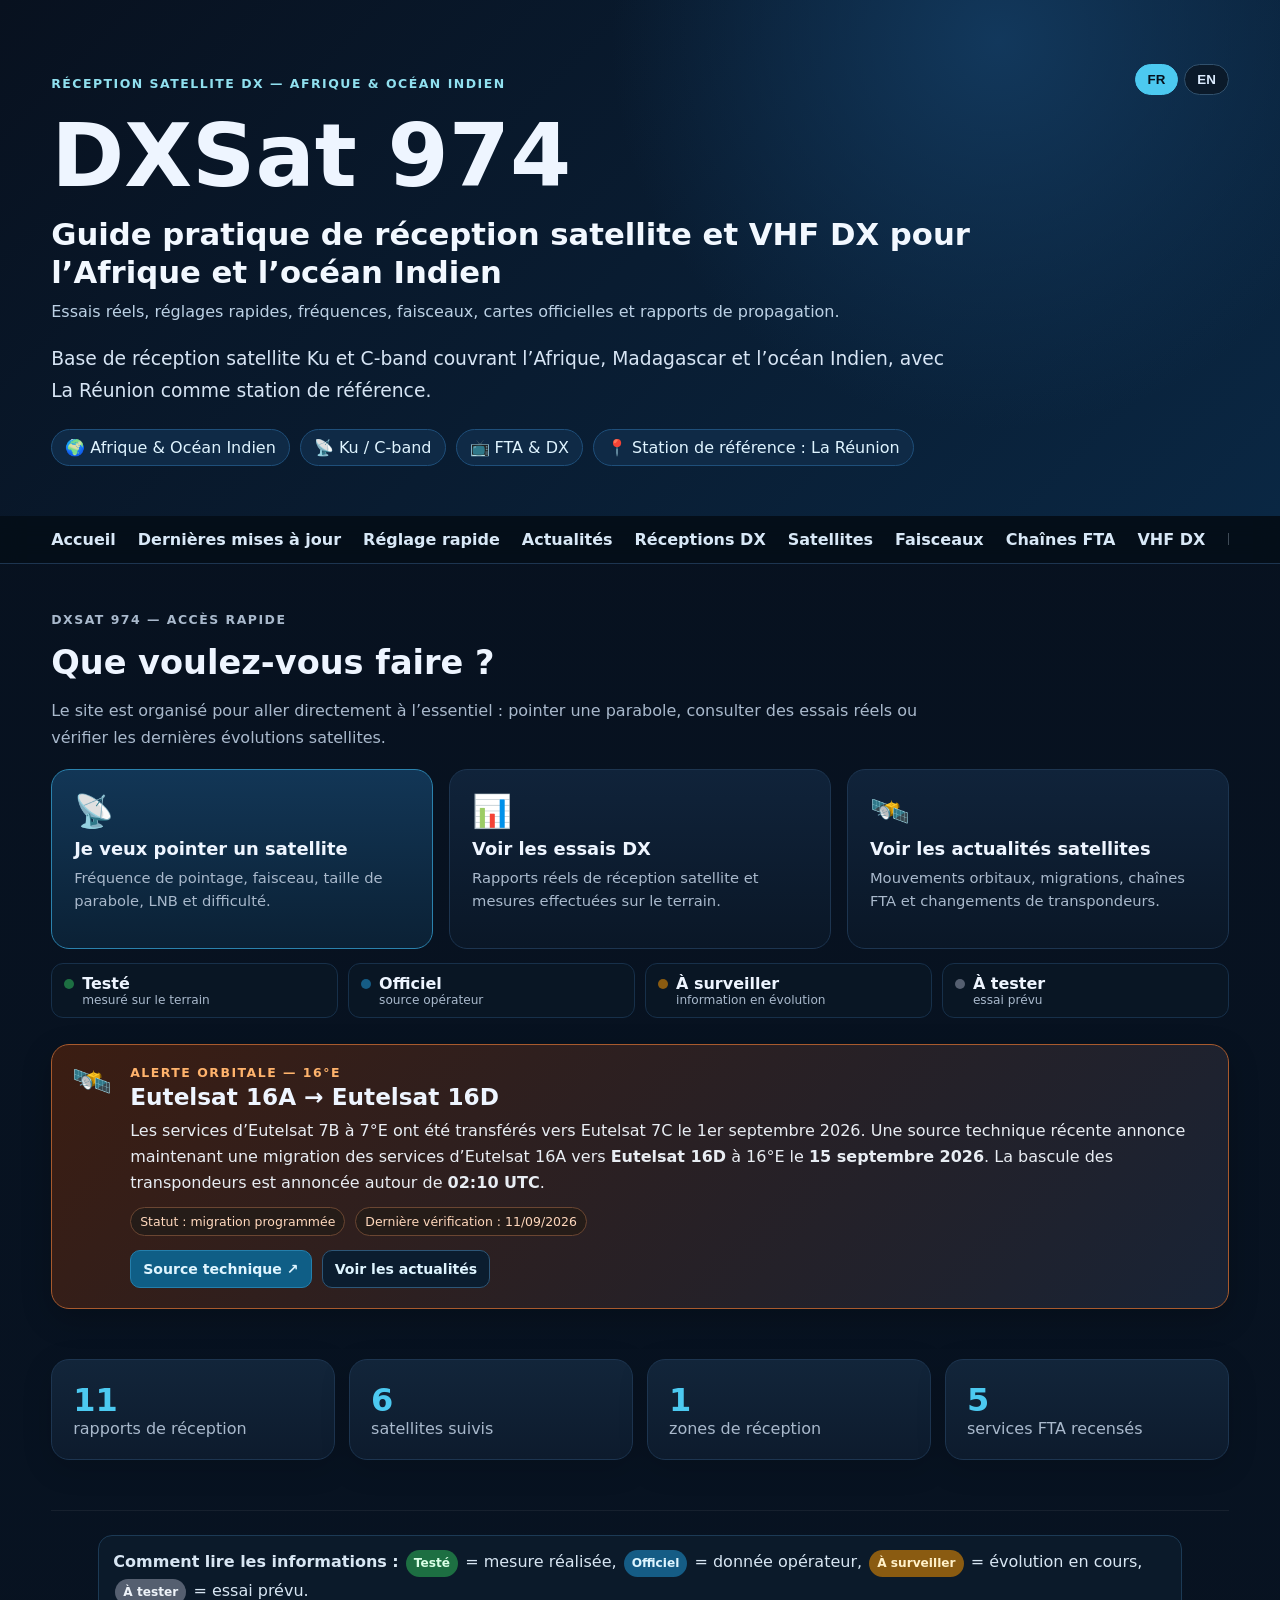
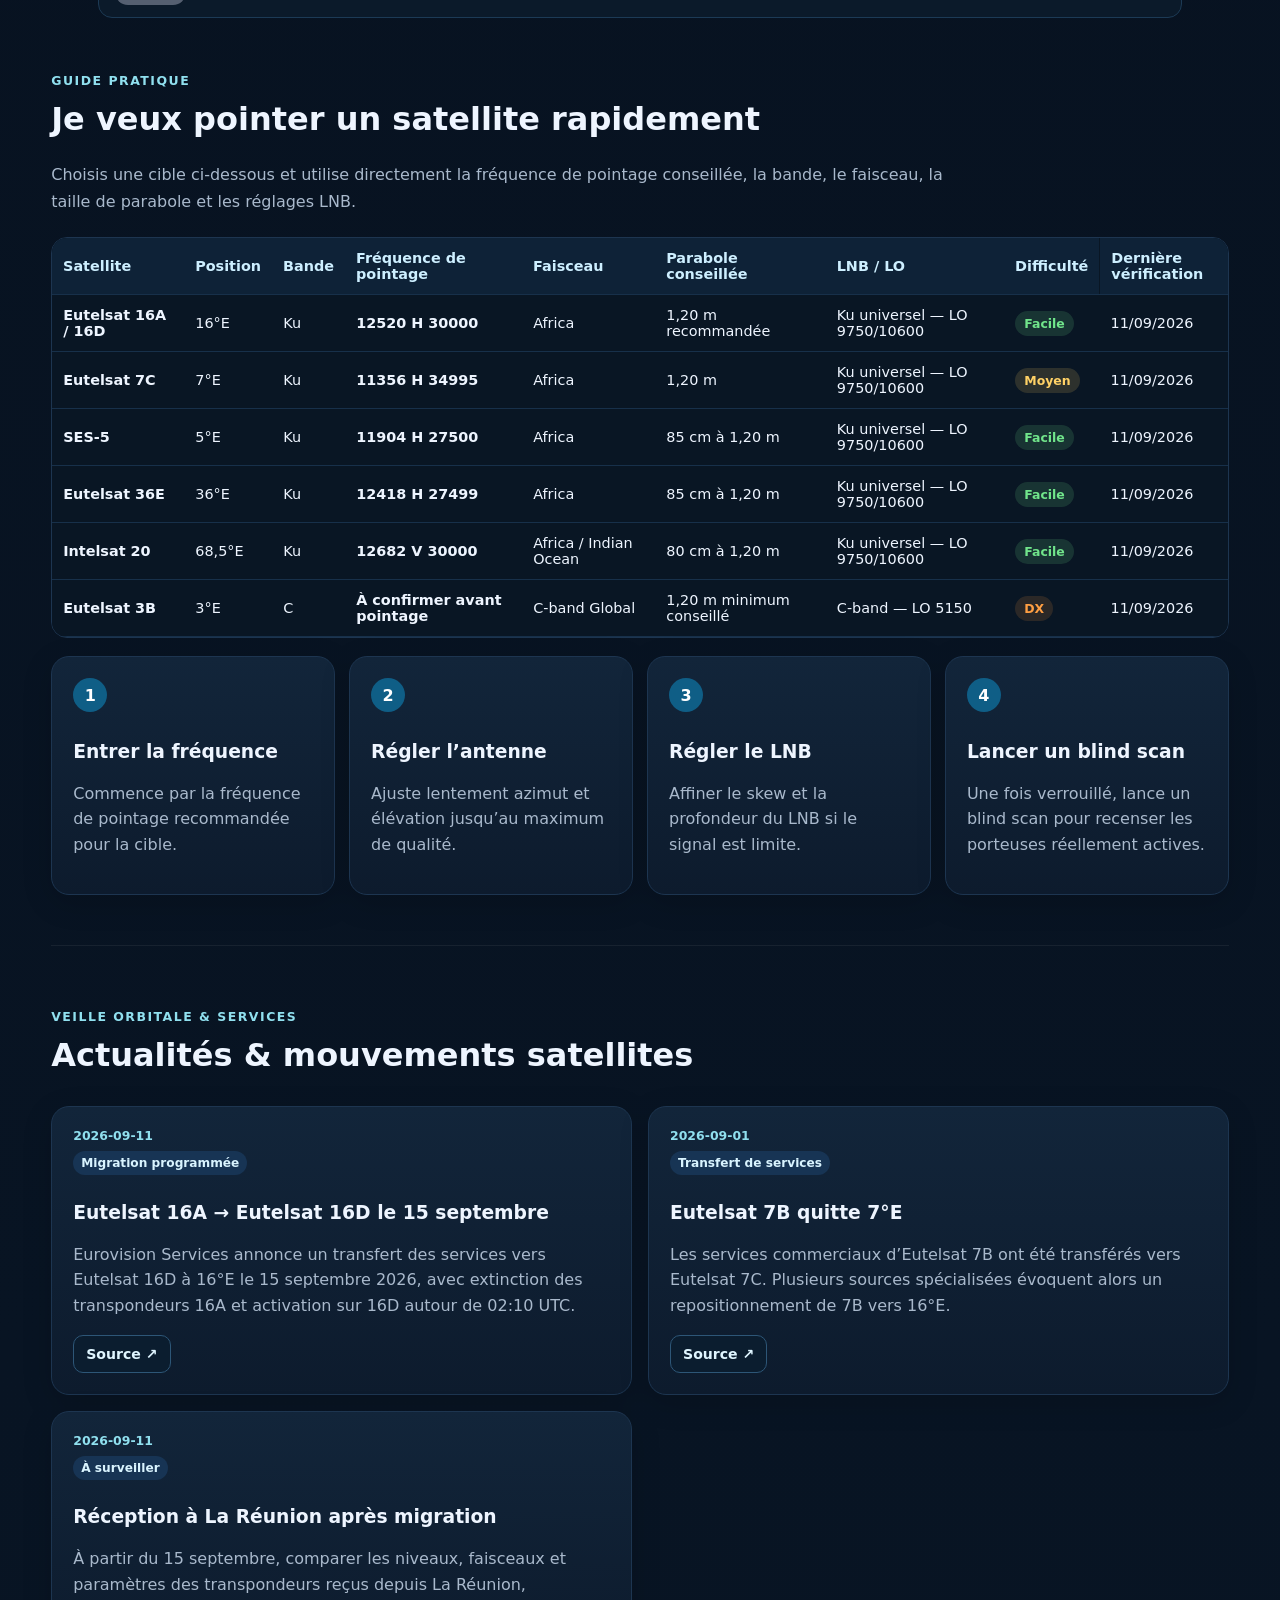
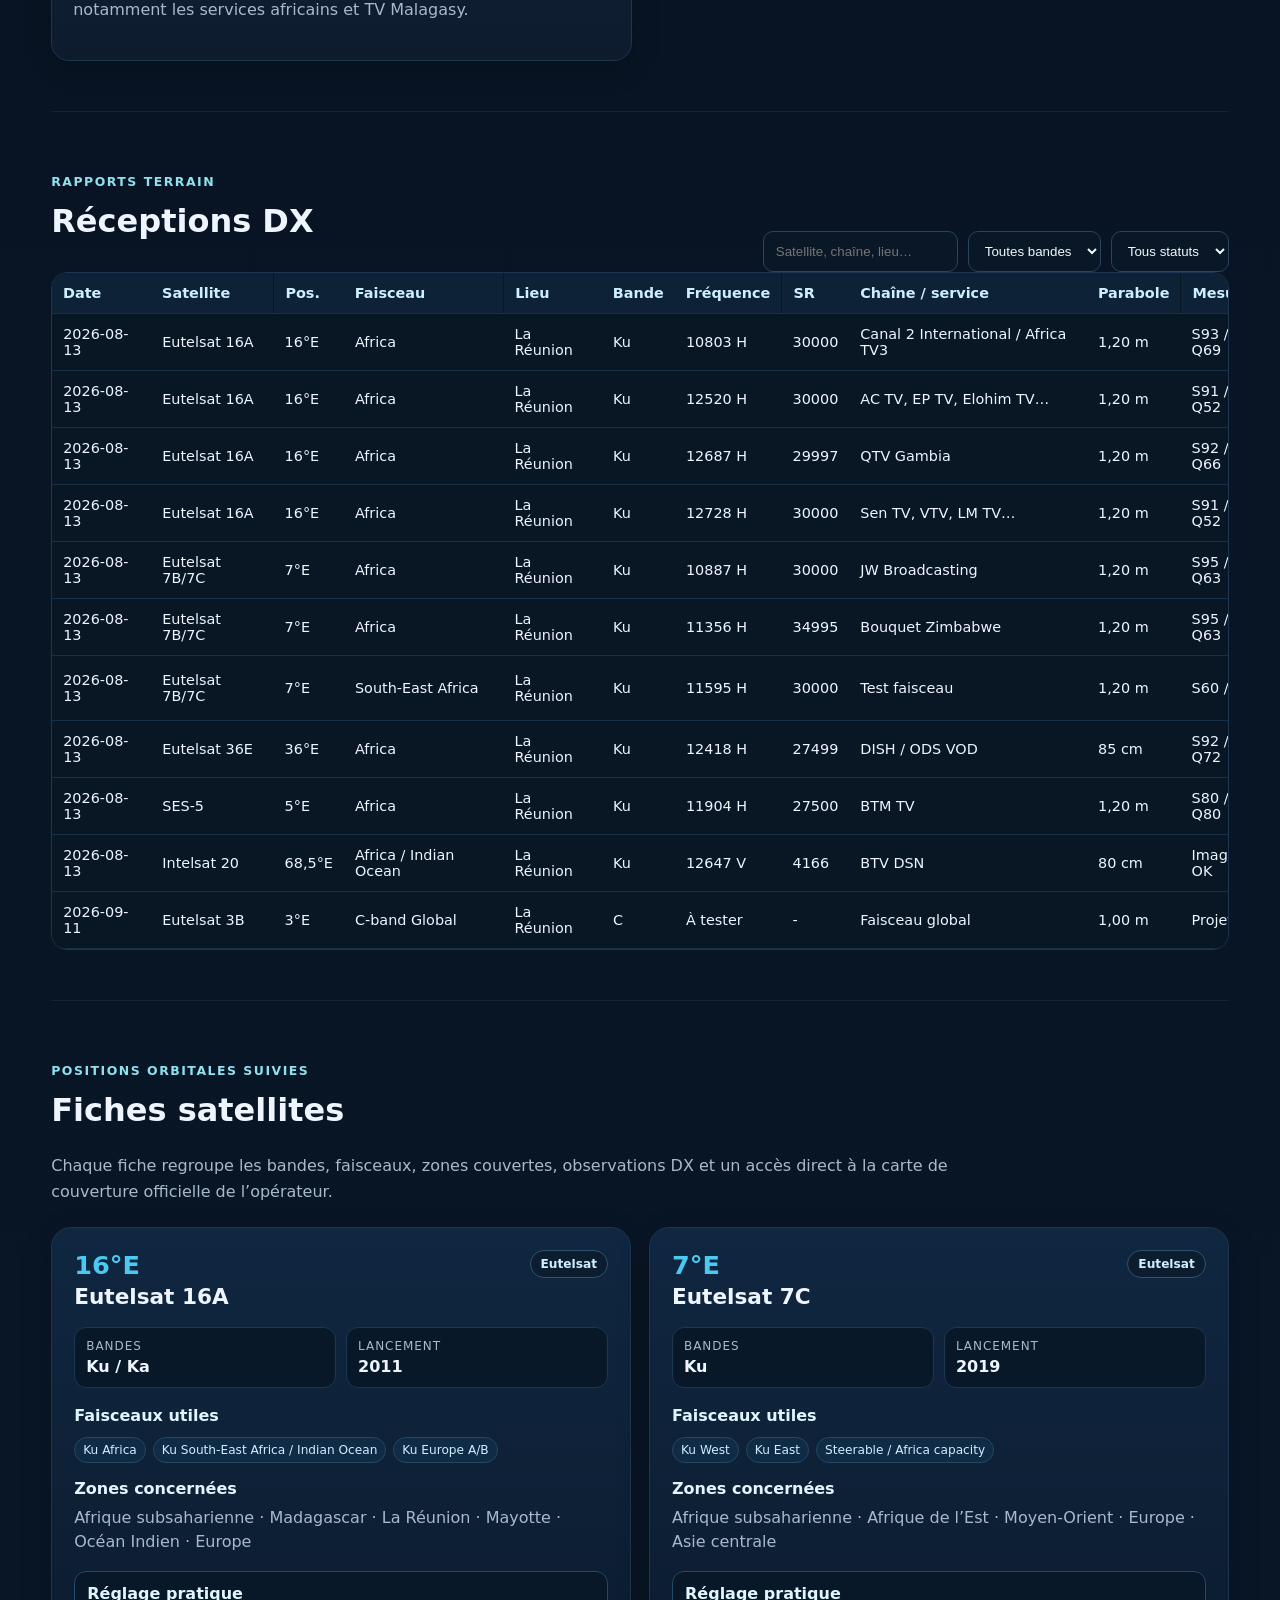
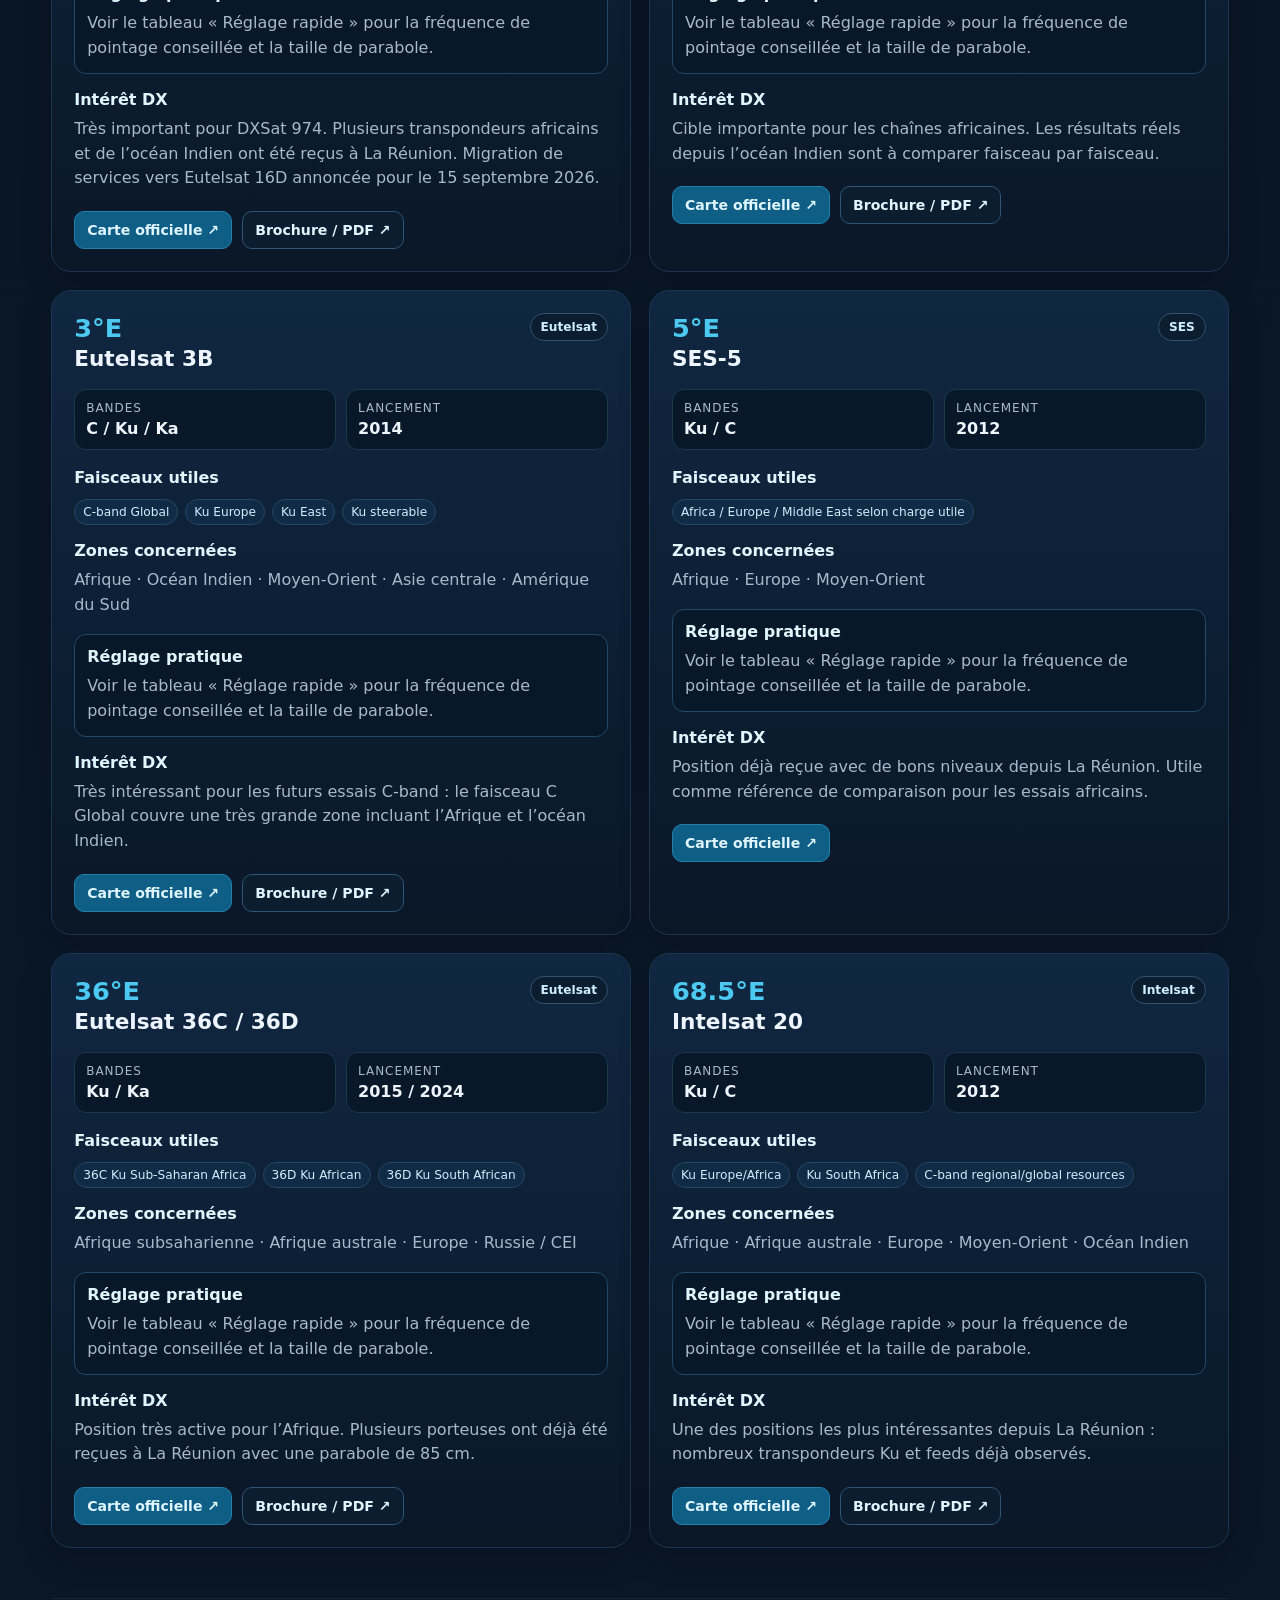
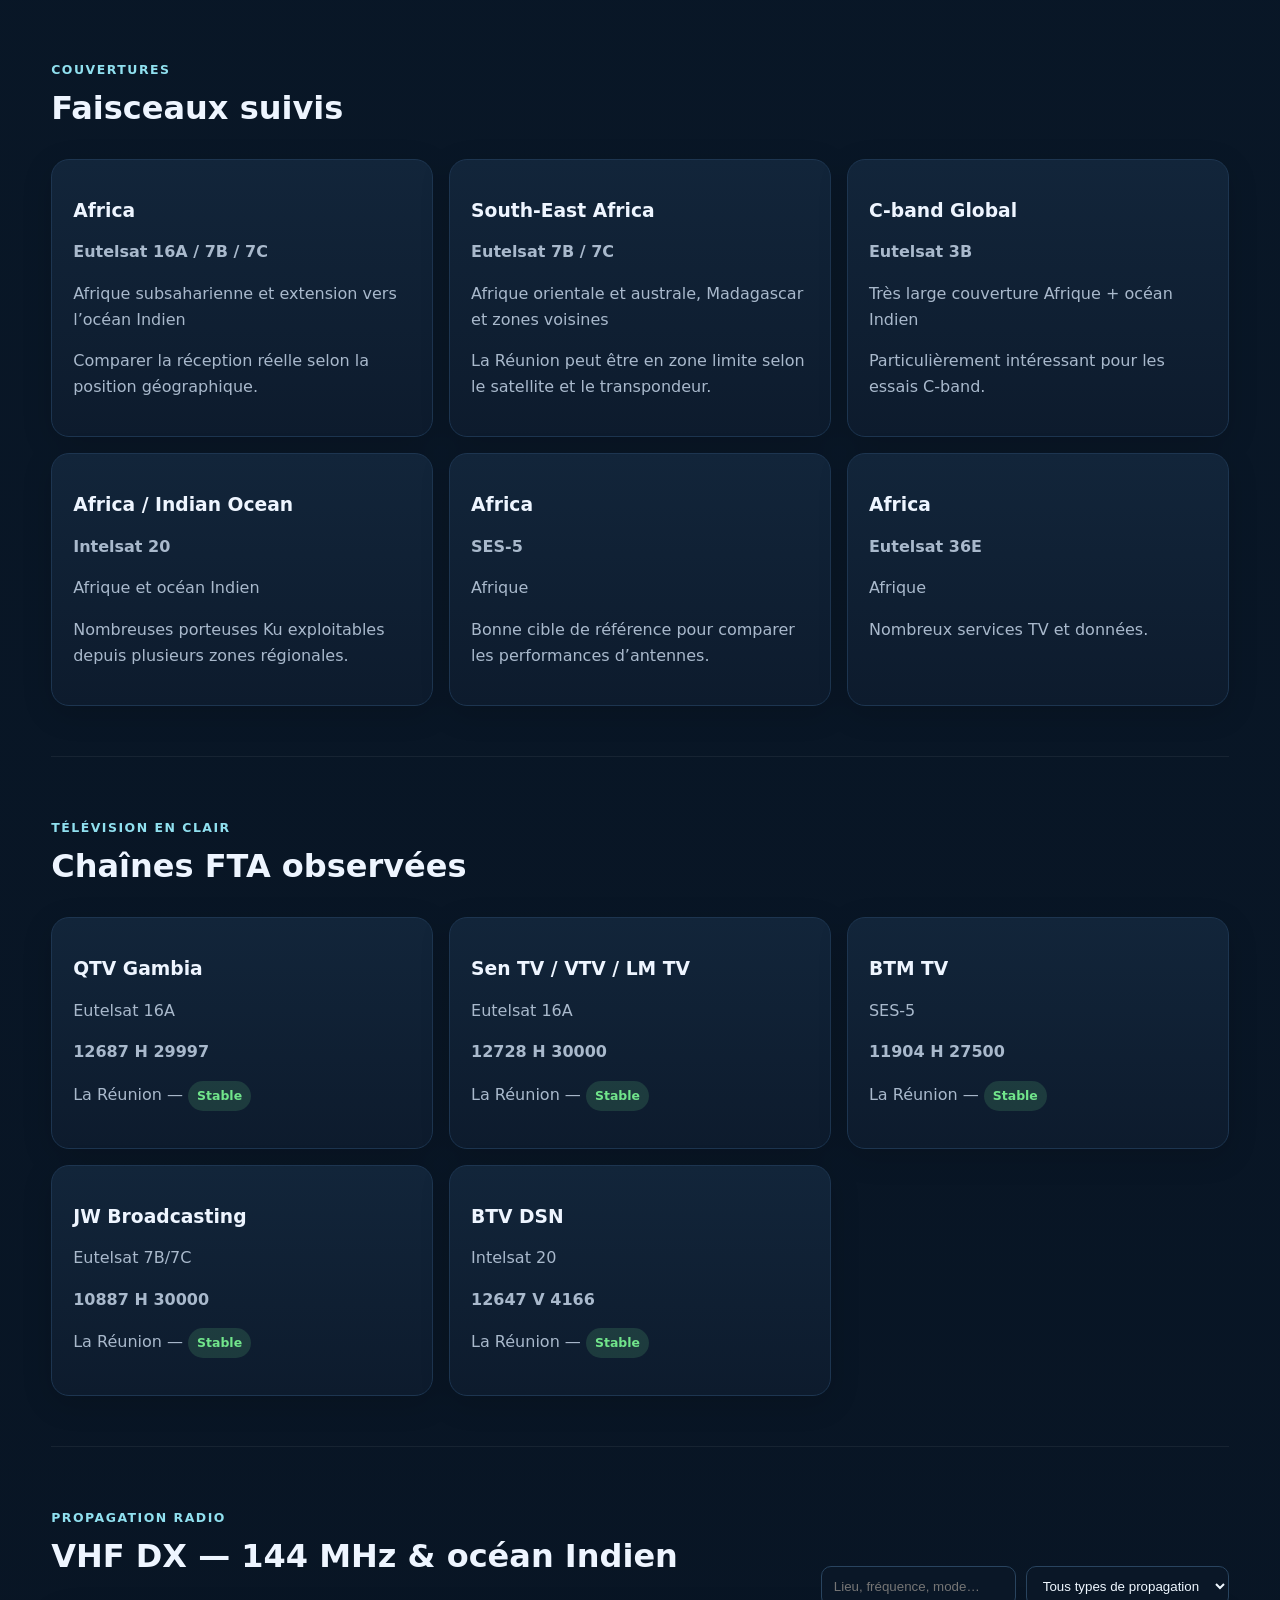
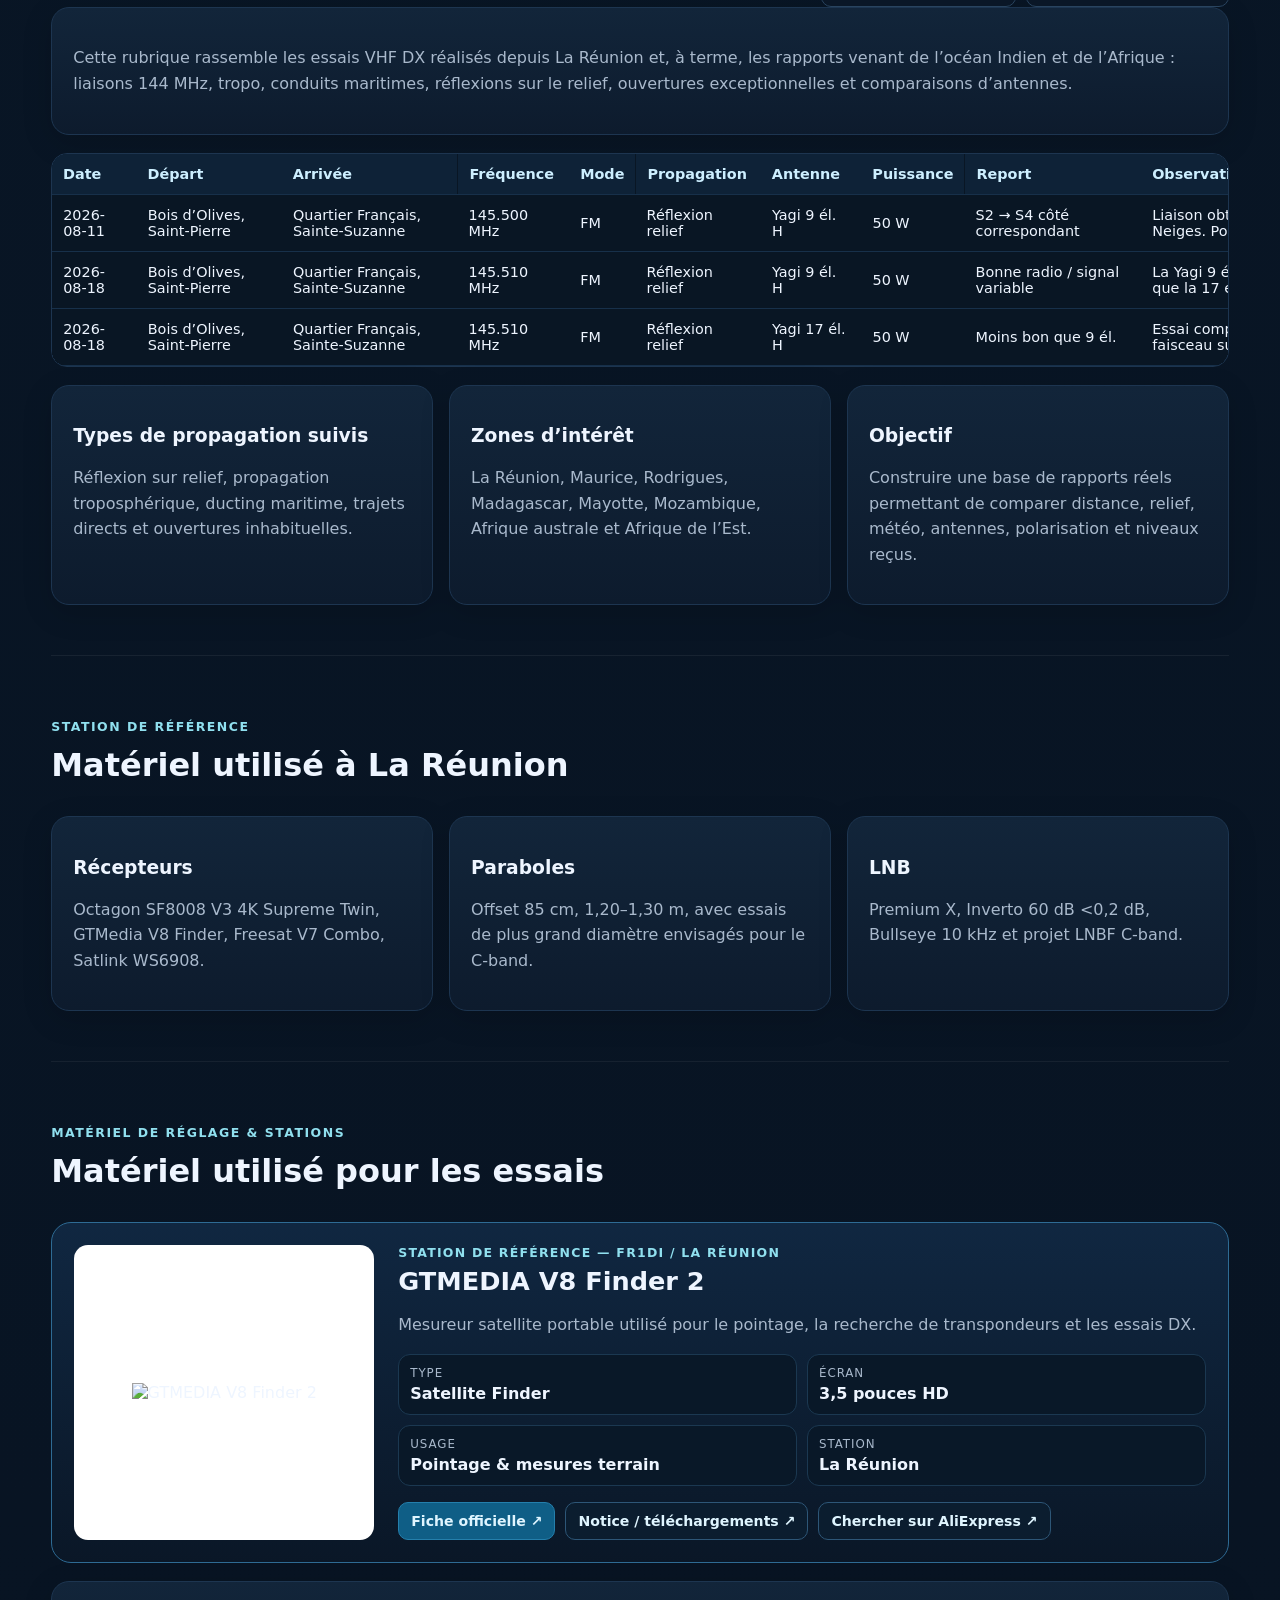
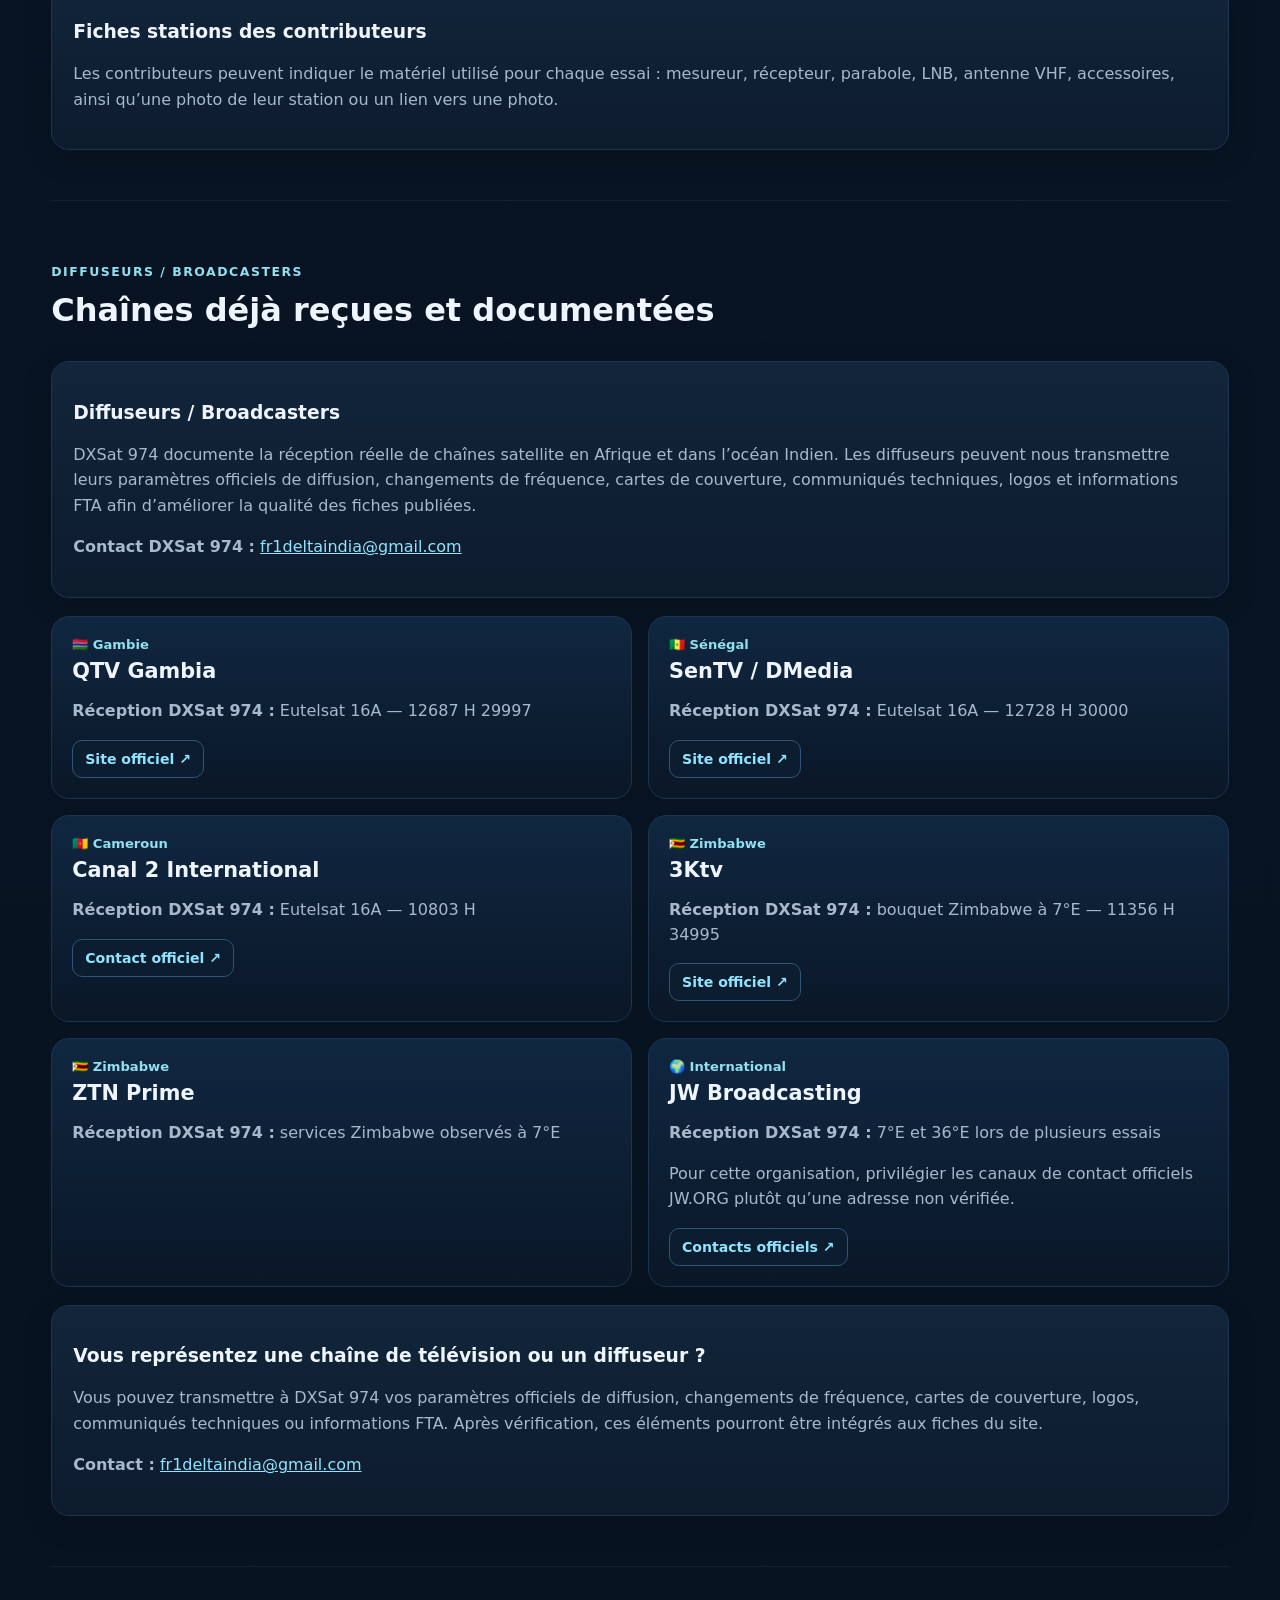
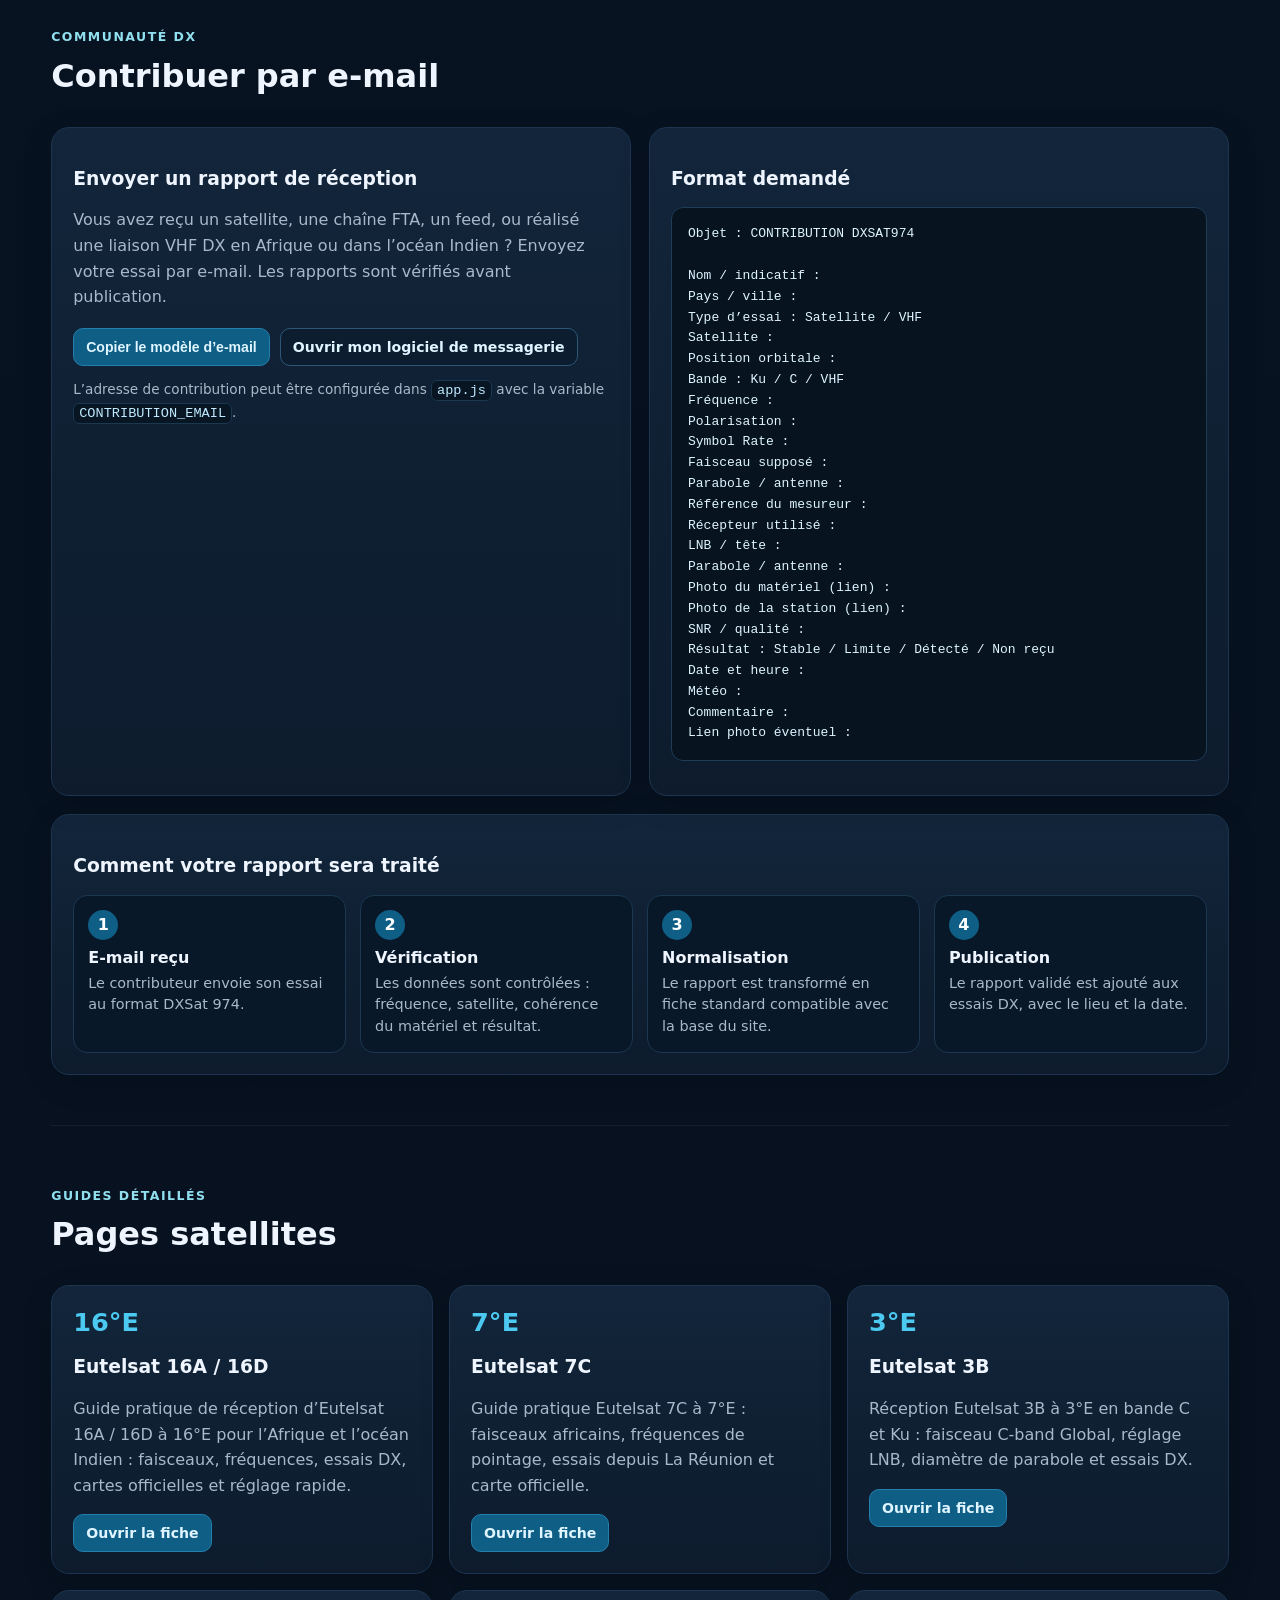
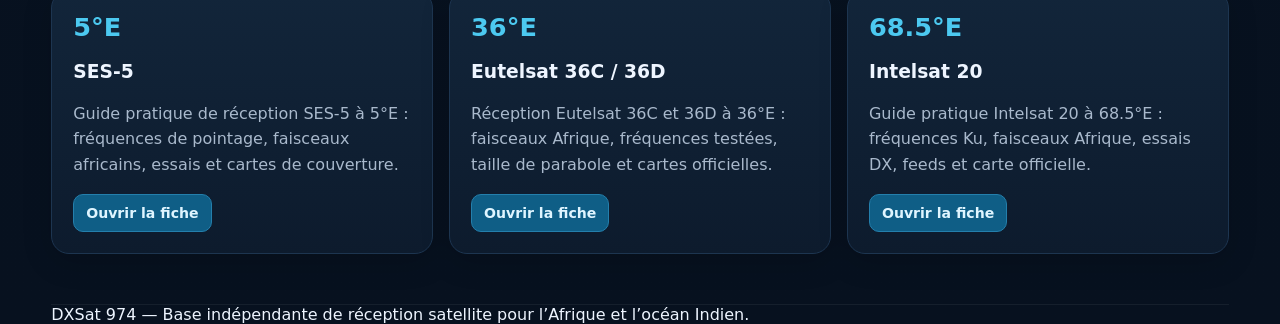
==== index.html @ c262a14e "Add files via upload" ====
<!doctype html>
<html lang="fr">
<head>
  <meta charset="utf-8">
  <meta name="viewport" content="width=device-width, initial-scale=1">
  <meta name="description" content="DXSat 974 — Guide pratique de réception satellite et VHF DX pour l’Afrique et l’océan Indien : essais réels, réglages rapides, fréquences, faisceaux, cartes officielles et rapports de propagation.">
  <title>DXSat 974 — Guide pratique de réception satellite et VHF DX pour l’Afrique et l’océan Indien</title>
  <link rel="stylesheet" href="styles.css">
<link rel="canonical" href="https://fr1deltaindia.github.io/DXSat974/">
<meta property="og:title" content="DXSat 974 — Guide pratique satellite & VHF DX">
<meta property="og:description" content="Guide pratique de réception satellite et VHF DX pour l’Afrique et l’océan Indien.">
<meta property="og:url" content="https://fr1deltaindia.github.io/DXSat974/">
<meta property="og:type" content="website">
</head>
<body>
  <header class="hero">
    <div class="wrap">
      <div class="topbar">
        <div>
          <p class="eyebrow" data-i18n="heroEyebrow">Réception satellite DX — Afrique & Océan Indien</p>
          <h1>DXSat 974</h1>

      <div class="site-tagline">
        <h2 data-i18n="siteTagline">Guide pratique de réception satellite et VHF DX pour l’Afrique et l’océan Indien</h2>
        <p data-i18n="siteSubtagline">Essais réels, réglages rapides, fréquences, faisceaux, cartes officielles et rapports de propagation.</p>
      </div>

        </div>
        <div class="lang-switch">
          <button class="lang-btn active" data-lang="fr">FR</button>
          <button class="lang-btn" data-lang="en">EN</button>
        </div>
      </div>
      <p class="lead" data-i18n="heroLead">Base de réception satellite Ku et C-band couvrant l’Afrique, Madagascar et l’océan Indien, avec La Réunion comme station de référence.</p>
      <div class="badges">
        <span>🌍 Afrique & Océan Indien</span>
        <span>📡 Ku / C-band</span>
        <span>📺 FTA & DX</span>
        <span>📍 Station de référence : La Réunion</span>
      </div>
    </div>
  </header>

  <nav class="nav">
    <div class="wrap navlinks">
      <a href="#accueil">Accueil</a>
      <a href="updates.html">Dernières mises à jour</a>
      <a href="#pointage-rapide">Réglage rapide</a>
      <a href="#actus" data-i18n="navNews">Actualités</a>
      <a href="#essais" data-i18n="navTests">Réceptions DX</a>
      <a href="#satellites" data-i18n="navSats">Satellites</a>
      <a href="#faisceaux" data-i18n="navBeams">Faisceaux</a>
      <a href="#fta" data-i18n="navFta">Chaînes FTA</a>
      <a href="#vhfdx" data-i18n="navVhf">VHF DX</a>
      <a href="#materiel" data-i18n="navGear">Matériel</a>
      <a href="#materiel-stations">Matériel & stations</a>
      <a href="#diffuseurs">Diffuseurs</a>
      <a href="#contribuer" data-i18n="navContrib">Contribuer</a>
    </div>
  </nav>

<section class="home-dashboard" id="accueil">
  <div class="wrap">
    <div class="home-intro">
      <p class="eyebrow">DXSat 974 — accès rapide</p>
      <h2>Que voulez-vous faire ?</h2>
      <p>
        Le site est organisé pour aller directement à l’essentiel : pointer une parabole, consulter des essais réels
        ou vérifier les dernières évolutions satellites.
      </p>
    </div>

    <div class="home-actions">
      <a class="home-action primary" href="#pointage-rapide">
        <span class="home-icon">📡</span>
        <strong>Je veux pointer un satellite</strong>
        <small>Fréquence de pointage, faisceau, taille de parabole, LNB et difficulté.</small>
      </a>

      <a class="home-action" href="#essais">
        <span class="home-icon">📊</span>
        <strong>Voir les essais DX</strong>
        <small>Rapports réels de réception satellite et mesures effectuées sur le terrain.</small>
      </a>

      <a class="home-action" href="#actus">
        <span class="home-icon">🛰️</span>
        <strong>Voir les actualités satellites</strong>
        <small>Mouvements orbitaux, migrations, chaînes FTA et changements de transpondeurs.</small>
      </a>
    </div>

    <div class="trust-strip">
      <div><span class="trust-dot tested"></span><strong>Testé</strong><small>mesuré sur le terrain</small></div>
      <div><span class="trust-dot official"></span><strong>Officiel</strong><small>source opérateur</small></div>
      <div><span class="trust-dot watch"></span><strong>À surveiller</strong><small>information en évolution</small></div>
      <div><span class="trust-dot planned"></span><strong>À tester</strong><small>essai prévu</small></div>
    </div>
  </div>
</section>


<section class="orbit-alert">
  <div class="wrap">
    <div class="alert-icon">🛰️</div>
    <div class="alert-copy">
      <div class="alert-kicker">ALERTE ORBITALE — 16°E</div>
      <h2>Eutelsat 16A → Eutelsat 16D</h2>
      <p>
        Les services d’Eutelsat 7B à 7°E ont été transférés vers Eutelsat 7C le 1er septembre 2026.
        Une source technique récente annonce maintenant une migration des services d’Eutelsat 16A
        vers <strong>Eutelsat 16D</strong> à 16°E le <strong>15 septembre 2026</strong>.
        La bascule des transpondeurs est annoncée autour de <strong>02:10 UTC</strong>.
      </p>
      <div class="alert-meta">
        <span>Statut : migration programmée</span>
        <span>Dernière vérification : 11/09/2026</span>
      </div>
      <div class="alert-actions">
        <a class="btn primary" href="https://www.eurovisionservices.com/insights/technical/transfer-of-services-from-eutelsat-16a-to-eutelsat-16d" target="_blank" rel="noopener">Source technique ↗</a>
        <a class="btn" href="#actus">Voir les actualités</a>
      </div>
    </div>
  </div>
</section>


  <main class="wrap">
    <section class="stats">
      <article><strong id="statTests">0</strong><span data-i18n="statTests">rapports de réception</span></article>
      <article><strong id="statSats">0</strong><span data-i18n="statSats">satellites suivis</span></article>
      <article><strong id="statPlaces">0</strong><span data-i18n="statPlaces">zones de réception</span></article>
      <article><strong id="statFta">0</strong><span data-i18n="statFta">services FTA recensés</span></article>
    </section>

    

<div class="credibility-note">
  <strong>Comment lire les informations :</strong>
  <span class="cred tested">Testé</span> = mesure réalisée,
  <span class="cred official">Officiel</span> = donnée opérateur,
  <span class="cred watch">À surveiller</span> = évolution en cours,
  <span class="cred planned">À tester</span> = essai prévu.
</div>

<section id="pointage-rapide">
  <div class="section-head">
    <div>
      <p class="eyebrow">Guide pratique</p>
      <h2>Je veux pointer un satellite rapidement</h2>
    </div>
  </div>
  <p class="section-intro">
    Choisis une cible ci-dessous et utilise directement la fréquence de pointage conseillée, la bande, le faisceau, la taille de parabole et les réglages LNB.
  </p>

  <div class="table-wrap">
    <table class="quick-table">
      <thead>
        <tr>
          <th>Satellite</th>
          <th>Position</th>
          <th>Bande</th>
          <th>Fréquence de pointage</th>
          <th>Faisceau</th>
          <th>Parabole conseillée</th>
          <th>LNB / LO</th>
          <th>Difficulté</th>
          <th>Dernière vérification</th>
        </tr>
      </thead>
      <tbody id="quickBody"></tbody>
    </table>
  </div>

  <div class="quick-steps">
    <article class="card"><span>1</span><h3>Entrer la fréquence</h3><p>Commence par la fréquence de pointage recommandée pour la cible.</p></article>
    <article class="card"><span>2</span><h3>Régler l’antenne</h3><p>Ajuste lentement azimut et élévation jusqu’au maximum de qualité.</p></article>
    <article class="card"><span>3</span><h3>Régler le LNB</h3><p>Affiner le skew et la profondeur du LNB si le signal est limite.</p></article>
    <article class="card"><span>4</span><h3>Lancer un blind scan</h3><p>Une fois verrouillé, lance un blind scan pour recenser les porteuses réellement actives.</p></article>
  </div>
</section>

<section id="actus">
      <div class="section-head">
        <div>
          <p class="eyebrow" data-i18n="newsEyebrow">Veille orbitale & services</p>
          <h2 data-i18n="newsTitle">Actualités & mouvements satellites</h2>
        </div>
      </div>
      <div id="newsCards" class="news-grid"></div>
    </section>

    <section id="essais">
      <div class="section-head">
        <div>
          <p class="eyebrow" data-i18n="testsEyebrow">Rapports terrain</p>
          <h2 data-i18n="testsTitle">Essais et réceptions DX</h2>
        </div>
        <div class="filters">
          <input id="search" type="search" placeholder="Satellite, chaîne, lieu…">
          <select id="bandFilter">
            <option value="">Toutes bandes</option>
            <option value="Ku">Ku</option>
            <option value="C">C</option>
          </select>
          <select id="resultFilter">
            <option value="">Tous statuts</option>
            <option value="Stable">Stable</option>
            <option value="Limite">Limite</option>
            <option value="Détecté">Détecté</option>
            <option value="Non reçu">Non reçu</option>
            <option value="À tester">À tester</option>
          </select>
        </div>
      </div>
      <div class="table-wrap">
        <table>
          <thead>
            <tr>
              <th data-i18n="thDate">Date</th>
              <th data-i18n="thSat">Satellite</th>
              <th data-i18n="thPos">Pos.</th>
              <th data-i18n="thBeam">Faisceau</th>
              <th data-i18n="thPlace">Lieu</th>
              <th data-i18n="thBand">Bande</th>
              <th data-i18n="thFreq">Fréquence</th>
              <th>SR</th>
              <th data-i18n="thService">Chaîne / service</th>
              <th data-i18n="thDish">Parabole</th>
              <th data-i18n="thMeasure">Mesure</th>
              <th data-i18n="thStatus">Statut</th>
            </tr>
          </thead>
          <tbody id="testsBody"></tbody>
        </table>
      </div>
    </section>

    
<section id="satellites">
  <div class="section-head">
    <div>
      <p class="eyebrow" data-i18n="satsEyebrow">Positions orbitales suivies</p>
      <h2 data-i18n="satsTitle">Fiches pratiques des satellites</h2>
    </div>
  </div>
  <p class="section-intro" data-i18n="satIntro">
    Chaque fiche regroupe les bandes, faisceaux, zones couvertes, observations DX et un accès direct à la carte de couverture officielle de l’opérateur.
  </p>
  <div id="satCards" class="sat-profile-grid"></div>
</section>


    <section id="faisceaux">
      <p class="eyebrow" data-i18n="beamsEyebrow">Couvertures</p>
      <h2 data-i18n="beamsTitle">Faisceaux suivis</h2>
      <div id="beamCards" class="grid three"></div>
    </section>

    <section id="fta">
      <p class="eyebrow" data-i18n="ftaEyebrow">Télévision en clair</p>
      <h2 data-i18n="ftaTitle">Chaînes FTA observées</h2>
      <div id="ftaCards" class="grid three"></div>
    </section>


    <section id="vhfdx">
      <div class="section-head">
        <div>
          <p class="eyebrow" data-i18n="vhfEyebrow">Propagation radio</p>
          <h2 data-i18n="vhfTitle">VHF DX — 144 MHz & océan Indien</h2>
        </div>
        <div class="filters">
          <input id="vhfSearch" type="search" placeholder="Lieu, fréquence, mode…">
          <select id="vhfPropFilter">
            <option value="">Tous types de propagation</option>
            <option value="Réflexion relief">Réflexion relief</option>
            <option value="Tropo">Tropo</option>
            <option value="Ducting">Ducting</option>
            <option value="Direct">Direct</option>
            <option value="À déterminer">À déterminer</option>
          </select>
        </div>
      </div>

      <div class="vhf-intro card">
        <p data-i18n="vhfIntro">Cette rubrique rassemble les essais VHF DX réalisés depuis La Réunion et, à terme, les rapports venant de l’océan Indien et de l’Afrique : liaisons 144 MHz, tropo, conduits maritimes, réflexions sur le relief, ouvertures exceptionnelles et comparaisons d’antennes.</p>
      </div>

      <div class="table-wrap">
        <table>
          <thead>
            <tr>
              <th data-i18n="vhfDate">Date</th>
              <th data-i18n="vhfFrom">Départ</th>
              <th data-i18n="vhfTo">Arrivée</th>
              <th data-i18n="vhfFreq">Fréquence</th>
              <th data-i18n="vhfMode">Mode</th>
              <th data-i18n="vhfProp">Propagation</th>
              <th data-i18n="vhfAnt">Antenne</th>
              <th data-i18n="vhfPower">Puissance</th>
              <th data-i18n="vhfReport">Report</th>
              <th data-i18n="vhfNotes">Observations</th>
            </tr>
          </thead>
          <tbody id="vhfBody"></tbody>
        </table>
      </div>

      <div class="grid three vhf-cards">
        <article class="card">
          <h3 data-i18n="vhfPropTypes">Types de propagation suivis</h3>
          <p data-i18n="vhfPropTypesText">Réflexion sur relief, propagation troposphérique, ducting maritime, trajets directs et ouvertures inhabituelles.</p>
        </article>
        <article class="card">
          <h3 data-i18n="vhfZones">Zones d’intérêt</h3>
          <p data-i18n="vhfZonesText">La Réunion, Maurice, Rodrigues, Madagascar, Mayotte, Mozambique, Afrique australe et Afrique de l’Est.</p>
        </article>
        <article class="card">
          <h3 data-i18n="vhfGoal">Objectif</h3>
          <p data-i18n="vhfGoalText">Construire une base de rapports réels permettant de comparer distance, relief, météo, antennes, polarisation et niveaux reçus.</p>
        </article>
      </div>
    </section>

    <section id="materiel">
      <p class="eyebrow" data-i18n="gearEyebrow">Station de référence</p>
      <h2 data-i18n="gearTitle">Matériel utilisé à La Réunion</h2>
      <div class="grid three">
        <article class="card"><h3 data-i18n="receivers">Récepteurs</h3><p>Octagon SF8008 V3 4K Supreme Twin, GTMedia V8 Finder, Freesat V7 Combo, Satlink WS6908.</p></article>
        <article class="card"><h3 data-i18n="dishes">Paraboles</h3><p data-i18n="dishText">Offset 85 cm, 1,20–1,30 m, avec essais de plus grand diamètre envisagés pour le C-band.</p></article>
        <article class="card"><h3>LNB</h3><p data-i18n="lnbText">Premium X, Inverto 60 dB &lt;0,2 dB, Bullseye 10 kHz et projet LNBF C-band.</p></article>
      </div>
    </section>

    

<section id="materiel-stations">
  <div class="section-head">
    <div>
      <p class="eyebrow">Matériel de réglage & stations</p>
      <h2>Matériel utilisé pour les essais</h2>
    </div>
  </div>

  <div class="gear-grid">
    <article class="gear-card featured">
      <div class="gear-photo-wrap">
        <img class="gear-photo" src="https://gtmedia.cc/cdn/shop/files/V8Finder2_1.jpg" alt="GTMEDIA V8 Finder 2">
      </div>
      <div class="gear-content">
        <div class="gear-kicker">Station de référence — FR1DI / La Réunion</div>
        <h3>GTMEDIA V8 Finder 2</h3>
        <p class="muted">Mesureur satellite portable utilisé pour le pointage, la recherche de transpondeurs et les essais DX.</p>

        <div class="gear-specs">
          <div><span>Type</span><strong>Satellite Finder</strong></div>
          <div><span>Écran</span><strong>3,5 pouces HD</strong></div>
          <div><span>Usage</span><strong>Pointage & mesures terrain</strong></div>
          <div><span>Station</span><strong>La Réunion</strong></div>
        </div>

        <div class="gear-actions">
          <a class="btn primary" href="https://gtmedia.cc/products/v8-finder-2" target="_blank" rel="noopener">Fiche officielle ↗</a>
          <a class="btn" href="https://gtmedia.cc/pages/download-center" target="_blank" rel="noopener">Notice / téléchargements ↗</a>
          <a class="btn" href="https://www.aliexpress.com/wholesale?SearchText=GTMEDIA+V8+Finder+2" target="_blank" rel="noopener">Chercher sur AliExpress ↗</a>
        </div>
      </div>
    </article>
  </div>

  <div class="card station-note">
    <h3>Fiches stations des contributeurs</h3>
    <p class="muted">Les contributeurs peuvent indiquer le matériel utilisé pour chaque essai : mesureur, récepteur, parabole, LNB, antenne VHF, accessoires, ainsi qu’une photo de leur station ou un lien vers une photo.</p>
  </div>
</section>


<section id="diffuseurs">
  <div class="section-head">
    <div>
      <p class="eyebrow">Diffuseurs / Broadcasters</p>
      <h2>Chaînes déjà reçues et documentées</h2>
    </div>
  </div>

  <div class="broadcaster-intro card">
    <h3>Diffuseurs / Broadcasters</h3>
    <p>
      DXSat 974 documente la réception réelle de chaînes satellite en Afrique et dans l’océan Indien.
      Les diffuseurs peuvent nous transmettre leurs paramètres officiels de diffusion, changements de fréquence,
      cartes de couverture, communiqués techniques, logos et informations FTA afin d’améliorer la qualité des fiches publiées.
    </p>
    <p><strong>Contact DXSat 974 :</strong> <a href="mailto:fr1deltaindia@gmail.com">fr1deltaindia@gmail.com</a></p>
  </div>
<div class="broadcaster-grid">

    <article class="broadcaster-card">
      <div class="broadcaster-country">🇬🇲 Gambie</div>
      <h3>QTV Gambia</h3>
      <p><strong>Réception DXSat 974 :</strong> Eutelsat 16A — 12687 H 29997</p>
      <div class="gear-actions">
        <a class="btn" href="https://www.qtv.gm/" target="_blank" rel="noopener">Site officiel ↗</a>
      </div>
    </article>

    <article class="broadcaster-card">
      <div class="broadcaster-country">🇸🇳 Sénégal</div>
      <h3>SenTV / DMedia</h3>
      <p><strong>Réception DXSat 974 :</strong> Eutelsat 16A — 12728 H 30000</p>
      <div class="gear-actions">
        <a class="btn" href="https://sentv.sn/" target="_blank" rel="noopener">Site officiel ↗</a>
      </div>
    </article>

    <article class="broadcaster-card">
      <div class="broadcaster-country">🇨🇲 Cameroun</div>
      <h3>Canal 2 International</h3>
      <p><strong>Réception DXSat 974 :</strong> Eutelsat 16A — 10803 H</p>
      <div class="gear-actions">
        <a class="btn" href="https://www.canal2international.net/contact" target="_blank" rel="noopener">Contact officiel ↗</a>
      </div>
    </article>

    <article class="broadcaster-card">
      <div class="broadcaster-country">🇿🇼 Zimbabwe</div>
      <h3>3Ktv</h3>
      <p><strong>Réception DXSat 974 :</strong> bouquet Zimbabwe à 7°E — 11356 H 34995</p>
      <div class="gear-actions">
        <a class="btn" href="https://3ktv.co.zw/" target="_blank" rel="noopener">Site officiel ↗</a>
      </div>
    </article>

    <article class="broadcaster-card">
      <div class="broadcaster-country">🇿🇼 Zimbabwe</div>
      <h3>ZTN Prime</h3>
      <p><strong>Réception DXSat 974 :</strong> services Zimbabwe observés à 7°E</p>
      <div class="gear-actions">
        </div>
    </article>

    <article class="broadcaster-card">
      <div class="broadcaster-country">🌍 International</div>
      <h3>JW Broadcasting</h3>
      <p><strong>Réception DXSat 974 :</strong> 7°E et 36°E lors de plusieurs essais</p>
      <p>Pour cette organisation, privilégier les canaux de contact officiels JW.ORG plutôt qu’une adresse non vérifiée.</p>
      <div class="gear-actions">
        <a class="btn" href="https://www.jw.org/en/global-communications/country/" target="_blank" rel="noopener">Contacts officiels ↗</a>
      </div>
    </article>

  </div>

  <div class="card broadcaster-note">
    <h3>Vous représentez une chaîne de télévision ou un diffuseur ?</h3>
    <p>
      Vous pouvez transmettre à DXSat 974 vos paramètres officiels de diffusion, changements de fréquence,
      cartes de couverture, logos, communiqués techniques ou informations FTA.
      Après vérification, ces éléments pourront être intégrés aux fiches du site.
    </p>
    <p><strong>Contact :</strong> <a href="mailto:fr1deltaindia@gmail.com">fr1deltaindia@gmail.com</a></p>
  </div>
</section>

<section id="contribuer">
  <div class="section-head">
    <div>
      <p class="eyebrow">Communauté DX</p>
      <h2>Contribuer par e-mail</h2>
    </div>
  </div>

  <div class="contrib-layout">
    <article class="card">
      <h3>Envoyer un rapport de réception</h3>
      <p>
        Vous avez reçu un satellite, une chaîne FTA, un feed, ou réalisé une liaison VHF DX en Afrique ou dans l’océan Indien ?
        Envoyez votre essai par e-mail. Les rapports sont vérifiés avant publication.
      </p>

      <div class="contrib-actions">
        <button class="btn primary" id="copyReport">Copier le modèle d’e-mail</button>
        <a class="btn" id="mailtoReport" href="#">Ouvrir mon logiciel de messagerie</a>
      </div>

      <p class="muted small">
        L’adresse de contribution peut être configurée dans <code>app.js</code> avec la variable <code>CONTRIBUTION_EMAIL</code>.
      </p>
    </article>

    <article class="card">
      <h3>Format demandé</h3>
      <pre class="mail-template" id="mailTemplate">Objet : CONTRIBUTION DXSAT974

Nom / indicatif :
Pays / ville :
Type d’essai : Satellite / VHF
Satellite :
Position orbitale :
Bande : Ku / C / VHF
Fréquence :
Polarisation :
Symbol Rate :
Faisceau supposé :
Parabole / antenne :
Référence du mesureur :
Récepteur utilisé :
LNB / tête :
Parabole / antenne :
Photo du matériel (lien) :
Photo de la station (lien) :
SNR / qualité :
Résultat : Stable / Limite / Détecté / Non reçu
Date et heure :
Météo :
Commentaire :
Lien photo éventuel :</pre>
    </article>
  </div>

  <article class="card workflow-card">
    <h3>Comment votre rapport sera traité</h3>
    <div class="workflow">
      <div><span>1</span><strong>E-mail reçu</strong><p>Le contributeur envoie son essai au format DXSat 974.</p></div>
      <div><span>2</span><strong>Vérification</strong><p>Les données sont contrôlées : fréquence, satellite, cohérence du matériel et résultat.</p></div>
      <div><span>3</span><strong>Normalisation</strong><p>Le rapport est transformé en fiche standard compatible avec la base du site.</p></div>
      <div><span>4</span><strong>Publication</strong><p>Le rapport validé est ajouté aux essais DX, avec le lieu et la date.</p></div>
    </div>
  </article>
</section>

  
<section id="pages-satellites">
  <p class="eyebrow">Guides détaillés</p>
  <h2>Pages satellites</h2>
  <div class="grid three">
<article class="card"><div class="pos">16°E</div><h3>Eutelsat 16A / 16D</h3><p class="muted">Guide pratique de réception d’Eutelsat 16A / 16D à 16°E pour l’Afrique et l’océan Indien : faisceaux, fréquences, essais DX, cartes officielles et réglage rapide.</p><a class="btn primary" href="eutelsat-16a-16d.html">Ouvrir la fiche</a></article><article class="card"><div class="pos">7°E</div><h3>Eutelsat 7C</h3><p class="muted">Guide pratique Eutelsat 7C à 7°E : faisceaux africains, fréquences de pointage, essais depuis La Réunion et carte officielle.</p><a class="btn primary" href="eutelsat-7c.html">Ouvrir la fiche</a></article><article class="card"><div class="pos">3°E</div><h3>Eutelsat 3B</h3><p class="muted">Réception Eutelsat 3B à 3°E en bande C et Ku : faisceau C-band Global, réglage LNB, diamètre de parabole et essais DX.</p><a class="btn primary" href="eutelsat-3b.html">Ouvrir la fiche</a></article><article class="card"><div class="pos">5°E</div><h3>SES-5</h3><p class="muted">Guide pratique de réception SES-5 à 5°E : fréquences de pointage, faisceaux africains, essais et cartes de couverture.</p><a class="btn primary" href="ses-5.html">Ouvrir la fiche</a></article><article class="card"><div class="pos">36°E</div><h3>Eutelsat 36C / 36D</h3><p class="muted">Réception Eutelsat 36C et 36D à 36°E : faisceaux Afrique, fréquences testées, taille de parabole et cartes officielles.</p><a class="btn primary" href="eutelsat-36e.html">Ouvrir la fiche</a></article><article class="card"><div class="pos">68.5°E</div><h3>Intelsat 20</h3><p class="muted">Guide pratique Intelsat 20 à 68.5°E : fréquences Ku, faisceaux Afrique, essais DX, feeds et carte officielle.</p><a class="btn primary" href="intelsat-20.html">Ouvrir la fiche</a></article>
  </div>
</section>

</main>

  <footer>
    <div class="wrap" data-i18n="footer">DXSat 974 — Base indépendante de réception satellite pour l’Afrique et l’océan Indien.</div>
  </footer>

  <script src="data.js"></script>
  <script src="app.js"></script>
<!-- Cloudflare Web Analytics -->
<script type='module' src='https://static.cloudflareinsights.com/beacon.min.js' data-cf-beacon='{"token": "afcb0a51dbe3402bac4068cb3b8f62c8"}'></script>
<!-- End Cloudflare Web Analytics -->
</body>
</html>
---- styles.css ----
:root{--bg:#07111f;--panel:#0d1b2d;--panel2:#12253a;--text:#eef5ff;--muted:#a9b9cc;--accent:#4cc9f0;--accent2:#90e0ef;--line:#1d3550;--ok:#71e58b;--warn:#ffd166;--detect:#ff9f43;--bad:#ff7676;--todo:#aab8c7}
*{box-sizing:border-box}html{scroll-behavior:smooth}body{margin:0;background:linear-gradient(180deg,#07111f,#091727 45%,#07111f);color:var(--text);font-family:Inter,system-ui,-apple-system,Segoe UI,Roboto,Arial,sans-serif}.wrap{width:min(1220px,92%);margin:auto}
.hero{padding:64px 0 50px;background:radial-gradient(circle at 78% 8%,#12385c 0,transparent 35%),linear-gradient(135deg,#08111f,#0a2743)}.topbar{display:flex;justify-content:space-between;gap:24px;align-items:flex-start}.eyebrow{text-transform:uppercase;letter-spacing:.12em;font-size:.78rem;color:var(--accent2);font-weight:800}h1{font-size:clamp(2.8rem,7vw,5.5rem);margin:.08em 0}h2{font-size:2rem;margin:.2em 0 1em}.lead{font-size:1.17rem;line-height:1.7;max-width:900px;color:#d7e5f5}.badges{display:flex;gap:10px;flex-wrap:wrap;margin-top:22px}.badges span{background:#0f2a46;border:1px solid #1f4f7a;border-radius:999px;padding:8px 13px;color:#dff4ff}
.lang-switch{display:flex;gap:6px}.lang-btn{border:1px solid #31516d;background:#0b1a2a;color:#dcecff;border-radius:999px;padding:7px 12px;font-weight:800;cursor:pointer}.lang-btn.active{background:var(--accent);color:#06111d;border-color:var(--accent)}
.nav{position:sticky;top:0;background:rgba(5,14,25,.94);backdrop-filter:blur(10px);z-index:10;border-bottom:1px solid var(--line)}.navlinks{display:flex;gap:22px;overflow:auto;padding:14px 0}.nav a{color:#d8e8f7;text-decoration:none;font-weight:700;white-space:nowrap}
main section{padding:50px 0;border-bottom:1px solid rgba(255,255,255,.06)}.stats{display:grid;grid-template-columns:repeat(4,1fr);gap:14px}.stats article,.card,.sat-card,.beam-card,.fta-card,.news-card{background:linear-gradient(180deg,var(--panel2),var(--panel));border:1px solid var(--line);border-radius:18px;padding:21px;box-shadow:0 8px 30px rgba(0,0,0,.15)}.stats strong{font-size:2rem;display:block;color:var(--accent)}.stats span{color:var(--muted)}
.section-head{display:flex;align-items:end;justify-content:space-between;gap:20px;flex-wrap:wrap}.filters{display:flex;gap:10px;flex-wrap:wrap}input,select{background:#0a1727;color:#eff7ff;border:1px solid #29445f;border-radius:10px;padding:11px 12px}
.table-wrap{overflow:auto;border:1px solid var(--line);border-radius:16px;background:#091624}table{width:100%;border-collapse:collapse;min-width:1320px}th,td{padding:12px 11px;text-align:left;border-bottom:1px solid #17304a;font-size:.9rem}th{position:sticky;top:0;background:#0e2237;color:#cdefff}tr:hover td{background:#0d2034}
.status{display:inline-block;padding:5px 9px;border-radius:999px;font-size:.78rem;font-weight:800}.stable{background:rgba(113,229,139,.15);color:var(--ok)}.limite{background:rgba(255,209,102,.15);color:var(--warn)}.detecte{background:rgba(255,159,67,.14);color:var(--detect)}.nonrecu{background:rgba(255,118,118,.14);color:var(--bad)}.atester{background:rgba(170,184,199,.12);color:var(--todo)}
.grid{display:grid;grid-template-columns:repeat(2,1fr);gap:16px}.grid.three{grid-template-columns:repeat(3,1fr)}.pos{font-size:1.6rem;color:var(--accent);font-weight:900}.muted,.sat-card p,.beam-card p,.fta-card p,.news-card p,.card p{color:var(--muted);line-height:1.6}.tags{display:flex;gap:7px;flex-wrap:wrap;margin-top:12px}.tag{font-size:.76rem;padding:5px 8px;border-radius:999px;background:#102b45;color:#cdefff;border:1px solid #224862}
.news-grid{display:grid;grid-template-columns:repeat(2,1fr);gap:16px}.news-date{font-size:.78rem;color:var(--accent2);font-weight:800}.news-type{display:inline-block;margin:8px 0;padding:5px 8px;border-radius:999px;background:#173454;color:#d9f4ff;font-size:.76rem;font-weight:800}
@media(max-width:900px){.stats{grid-template-columns:repeat(2,1fr)}.grid,.grid.three,.news-grid{grid-template-columns:1fr}.topbar{flex-direction:column}.lang-switch{align-self:flex-start}}

.vhf-intro{margin-bottom:18px}
.vhf-cards{margin-top:18px}
#vhfdx table{min-width:1450px}

.section-intro{max-width:900px;color:var(--muted);line-height:1.65;margin-top:-8px;margin-bottom:22px}
.sat-profile-grid{display:grid;grid-template-columns:repeat(2,1fr);gap:18px}
.sat-profile{background:linear-gradient(180deg,#102741,#0a1727);border:1px solid var(--line);border-radius:20px;padding:22px;box-shadow:0 10px 32px rgba(0,0,0,.18)}
.sat-head{display:flex;align-items:flex-start;justify-content:space-between;gap:16px}
.sat-head h3{font-size:1.35rem;margin:.2rem 0 0}
.operator{border:1px solid #31516d;border-radius:999px;padding:6px 10px;color:#cdefff;font-size:.76rem;font-weight:800;background:#0c1d30}
.sat-meta{display:grid;grid-template-columns:1fr 1fr;gap:10px;margin:18px 0}
.sat-meta>div{background:#091828;border:1px solid #1b3851;border-radius:12px;padding:11px}
.meta-label{display:block;color:var(--muted);font-size:.75rem;margin-bottom:4px;text-transform:uppercase;letter-spacing:.08em}
.profile-block{margin-top:16px}.profile-block h4{margin:0 0 8px;color:#dff6ff}.profile-block p{margin:0;color:var(--muted);line-height:1.55}
.sat-actions{display:flex;gap:10px;flex-wrap:wrap;margin-top:20px}
.btn{display:inline-block;text-decoration:none;border:1px solid #2d5677;color:#dff5ff;background:#0b1d2f;border-radius:10px;padding:10px 12px;font-weight:800;font-size:.88rem}
.btn:hover{background:#102b45}.btn.primary{background:#0f5e86;border-color:#247fac}
.btn.primary:hover{background:#14739f}
@media(max-width:900px){.sat-profile-grid{grid-template-columns:1fr}.sat-meta{grid-template-columns:1fr 1fr}}

.orbit-alert{padding:18px 0 0;background:transparent;border:0}
.orbit-alert .wrap{display:flex;gap:18px;align-items:flex-start;background:linear-gradient(135deg,#3b1d12,#182335);border:1px solid #a85a2d;border-radius:18px;padding:20px;box-shadow:0 10px 30px rgba(0,0,0,.22)}
.alert-icon{font-size:2rem;line-height:1}
.alert-kicker{font-size:.78rem;letter-spacing:.12em;font-weight:900;color:#ffb36c}
.orbit-alert h2{margin:.2rem 0 .5rem;font-size:1.45rem}
.orbit-alert p{margin:.2rem 0;color:#e8edf3;line-height:1.6}
.alert-meta{display:flex;gap:10px;flex-wrap:wrap;margin-top:12px}
.alert-meta span{background:#251c18;border:1px solid #6b4632;border-radius:999px;padding:6px 9px;font-size:.78rem;color:#ffd8bd}
.alert-actions{display:flex;gap:10px;flex-wrap:wrap;margin-top:14px}
@media(max-width:700px){.orbit-alert .wrap{flex-direction:column}}

#pointage-rapide{padding-top:42px}
.quick-table{min-width:1200px}
.quick-steps{display:grid;grid-template-columns:repeat(4,1fr);gap:14px;margin-top:18px}
.quick-steps article{position:relative}
.quick-steps article>span{display:inline-grid;place-items:center;width:34px;height:34px;border-radius:50%;background:#0f5e86;color:white;font-weight:900;margin-bottom:10px}
.difficulty{display:inline-block;padding:5px 9px;border-radius:999px;font-size:.78rem;font-weight:900}
.difficulty.easy{background:rgba(113,229,139,.15);color:#71e58b}
.difficulty.medium{background:rgba(255,209,102,.15);color:#ffd166}
.difficulty.dx{background:rgba(255,159,67,.14);color:#ff9f43}
.practical-box{background:#091828;border:1px solid #21496a;border-radius:12px;padding:12px}
@media(max-width:900px){.quick-steps{grid-template-columns:1fr 1fr}}
@media(max-width:600px){.quick-steps{grid-template-columns:1fr}}

.contrib-layout{display:grid;grid-template-columns:1fr 1fr;gap:18px}
.contrib-actions{display:flex;gap:10px;flex-wrap:wrap;margin-top:18px}
.mail-template{white-space:pre-wrap;background:#07131f;border:1px solid #1f3d57;border-radius:12px;padding:16px;color:#dff5ff;overflow:auto;font:13px/1.6 ui-monospace,SFMono-Regular,Consolas,monospace}
.workflow-card{margin-top:18px}
.workflow{display:grid;grid-template-columns:repeat(4,1fr);gap:14px}
.workflow div{background:#091828;border:1px solid #1b3851;border-radius:14px;padding:14px}
.workflow span{display:inline-grid;place-items:center;width:30px;height:30px;border-radius:50%;background:#0f5e86;color:white;font-weight:900;margin-bottom:8px}
.workflow strong{display:block;margin-bottom:6px}
.workflow p{margin:0;color:var(--muted);font-size:.9rem;line-height:1.5}
.small{font-size:.85rem}
code{background:#081522;border:1px solid #1b3851;border-radius:6px;padding:2px 5px;color:#bfeaff}
@media(max-width:900px){.contrib-layout,.workflow{grid-template-columns:1fr 1fr}}
@media(max-width:600px){.contrib-layout,.workflow{grid-template-columns:1fr}}

.home-dashboard{padding:34px 0 8px;background:transparent}
.home-intro{max-width:900px;margin-bottom:18px}
.home-intro h2{margin:.2rem 0 .45rem;font-size:2.1rem}
.home-intro p{color:var(--muted);line-height:1.65}
.home-actions{display:grid;grid-template-columns:repeat(3,1fr);gap:16px}
.home-action{display:flex;flex-direction:column;gap:8px;text-decoration:none;background:linear-gradient(180deg,#10233a,#0a1727);border:1px solid var(--line);border-radius:18px;padding:22px;color:var(--text);min-height:180px;transition:transform .15s ease,border-color .15s ease,background .15s ease}
.home-action:hover{transform:translateY(-2px);border-color:#2e658f;background:#102944}
.home-action.primary{border-color:#2b82ad;background:linear-gradient(180deg,#123656,#0b2135)}
.home-icon{font-size:2rem}
.home-action strong{font-size:1.12rem}
.home-action small{color:var(--muted);line-height:1.55;font-size:.92rem}
.trust-strip{display:grid;grid-template-columns:repeat(4,1fr);gap:10px;margin-top:14px}
.trust-strip>div{background:#091624;border:1px solid #17304a;border-radius:12px;padding:10px 12px;display:grid;grid-template-columns:auto 1fr;column-gap:8px;align-items:center}
.trust-strip small{grid-column:2;color:var(--muted);font-size:.76rem}
.trust-dot{width:10px;height:10px;border-radius:50%;display:inline-block}
.trust-dot.tested,.cred.tested{background:#1d6f42;color:#d9ffe6}
.trust-dot.official,.cred.official{background:#155c85;color:#ddf5ff}
.trust-dot.watch,.cred.watch{background:#8a5b11;color:#fff0c7}
.trust-dot.planned,.cred.planned{background:#555f70;color:#eef3f9}
.credibility-note{width:min(1220px,92%);margin:24px auto 0;background:#0b1a2a;border:1px solid #1c3a55;border-radius:14px;padding:12px 14px;color:#d8e6f3;line-height:1.7}
.cred{display:inline-block;border-radius:999px;padding:3px 8px;margin:0 2px;font-size:.76rem;font-weight:800}
@media(max-width:900px){.home-actions{grid-template-columns:1fr}.trust-strip{grid-template-columns:1fr 1fr}}
@media(max-width:600px){.trust-strip{grid-template-columns:1fr}}

.site-tagline{max-width:980px;margin-top:8px}
.site-tagline h2{font-size:clamp(1.25rem,2.4vw,2rem);margin:.25rem 0 .45rem;line-height:1.25;color:#f2f8ff}
.site-tagline p{margin:0;color:#bcd1e5;line-height:1.6;font-size:1rem}

.gear-grid{display:grid;grid-template-columns:1fr;gap:18px}
.gear-card{display:grid;grid-template-columns:300px 1fr;gap:24px;background:linear-gradient(180deg,#102741,#0a1727);border:1px solid var(--line);border-radius:20px;padding:22px}
.gear-card.featured{border-color:#2e6b94}
.gear-photo-wrap{background:#fff;border-radius:14px;padding:14px;display:flex;align-items:center;justify-content:center;min-height:240px}
.gear-photo{max-width:100%;max-height:260px;object-fit:contain}
.gear-kicker{font-size:.78rem;text-transform:uppercase;letter-spacing:.1em;color:var(--accent2);font-weight:800}
.gear-content h3{font-size:1.6rem;margin:.35rem 0}
.gear-specs{display:grid;grid-template-columns:repeat(2,1fr);gap:10px;margin:16px 0}
.gear-specs div{background:#091828;border:1px solid #1b3851;border-radius:12px;padding:11px}
.gear-specs span{display:block;color:var(--muted);font-size:.74rem;text-transform:uppercase;letter-spacing:.08em;margin-bottom:4px}
.gear-actions{display:flex;gap:10px;flex-wrap:wrap;margin-top:16px}
.station-note{margin-top:18px}
@media(max-width:800px){.gear-card{grid-template-columns:1fr}.gear-specs{grid-template-columns:1fr}}

.broadcaster-grid{display:grid;grid-template-columns:repeat(2,1fr);gap:16px;margin-top:18px}
.broadcaster-card{background:linear-gradient(180deg,#102741,#0a1727);border:1px solid var(--line);border-radius:18px;padding:20px}
.broadcaster-country{font-size:.82rem;color:var(--accent2);font-weight:800;margin-bottom:7px}
.broadcaster-card h3{margin:.2rem 0 .65rem;font-size:1.3rem}
.broadcaster-card p{color:var(--muted);line-height:1.55}
.broadcaster-card a,.broadcaster-note a,.broadcaster-intro a{color:#8fe5ff}
.broadcaster-intro{margin-bottom:4px}
.broadcaster-note{margin-top:18px}
@media(max-width:800px){.broadcaster-grid{grid-template-columns:1fr}}
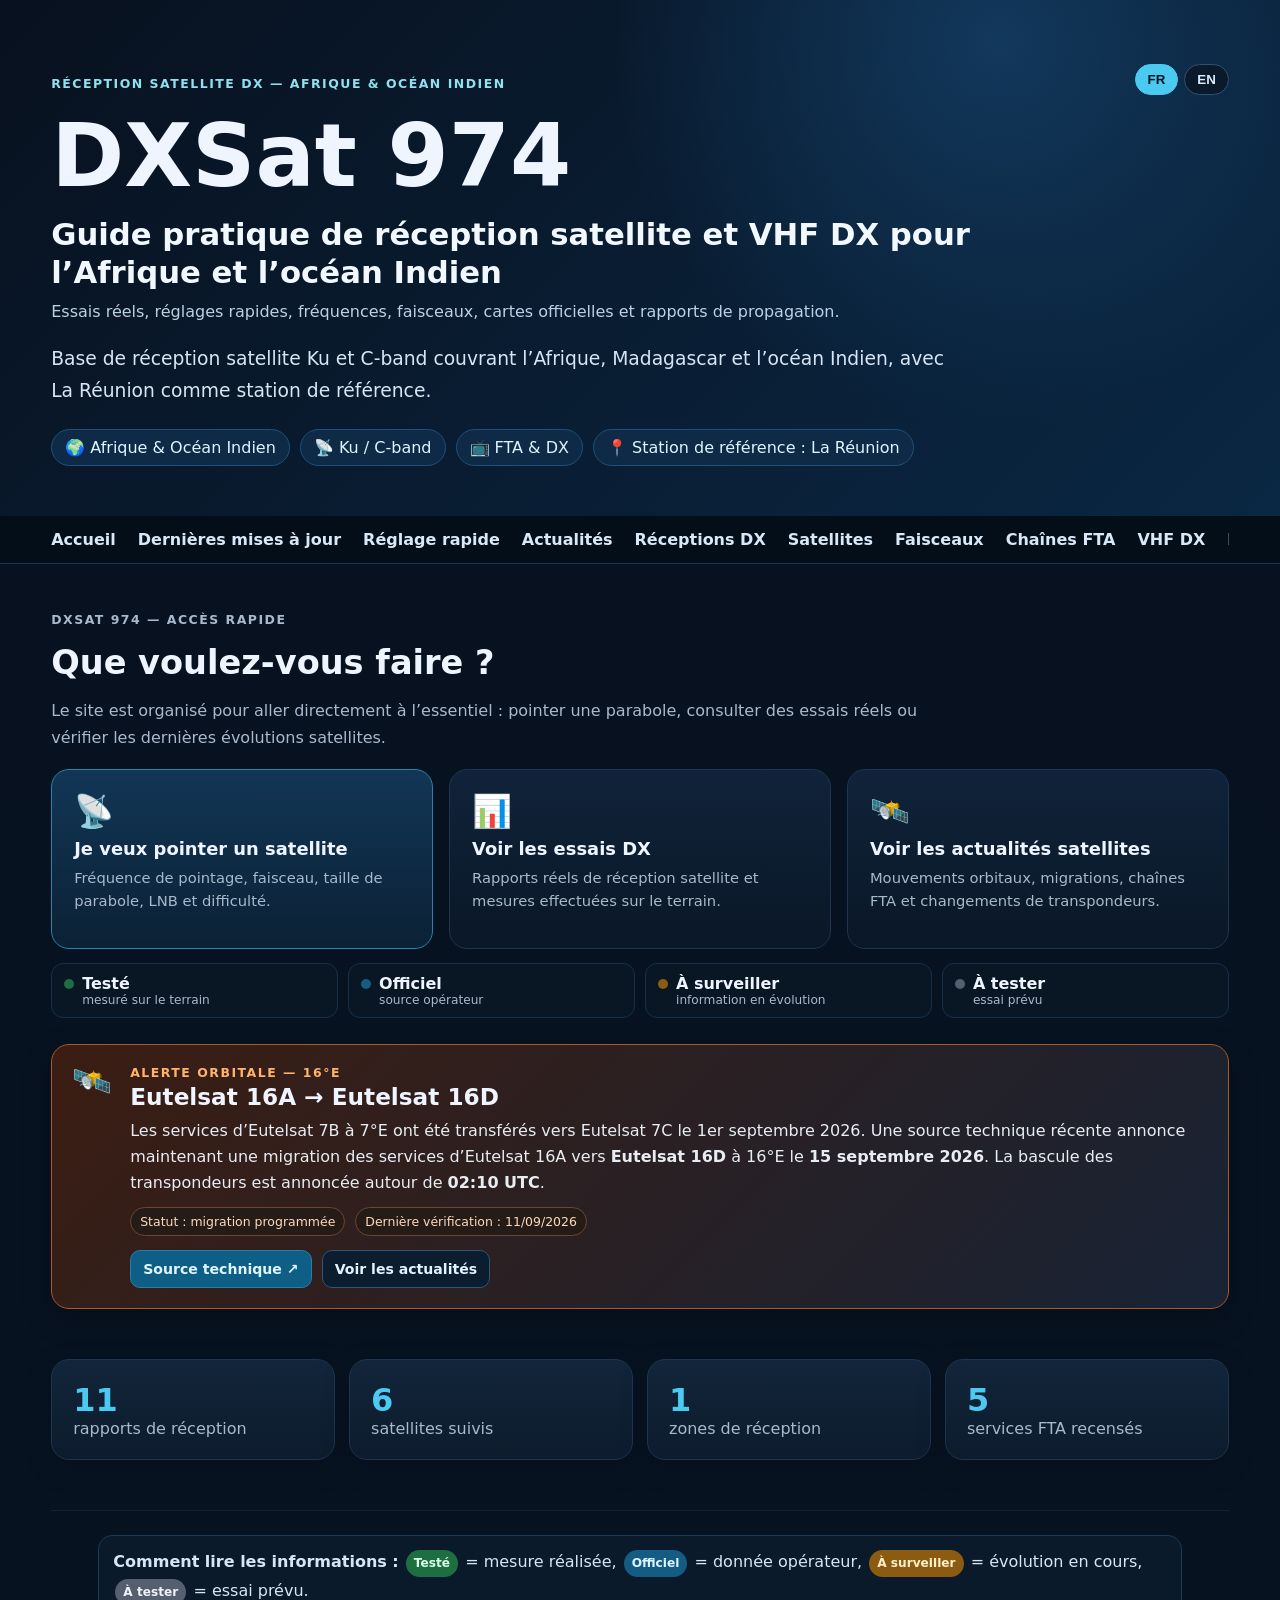
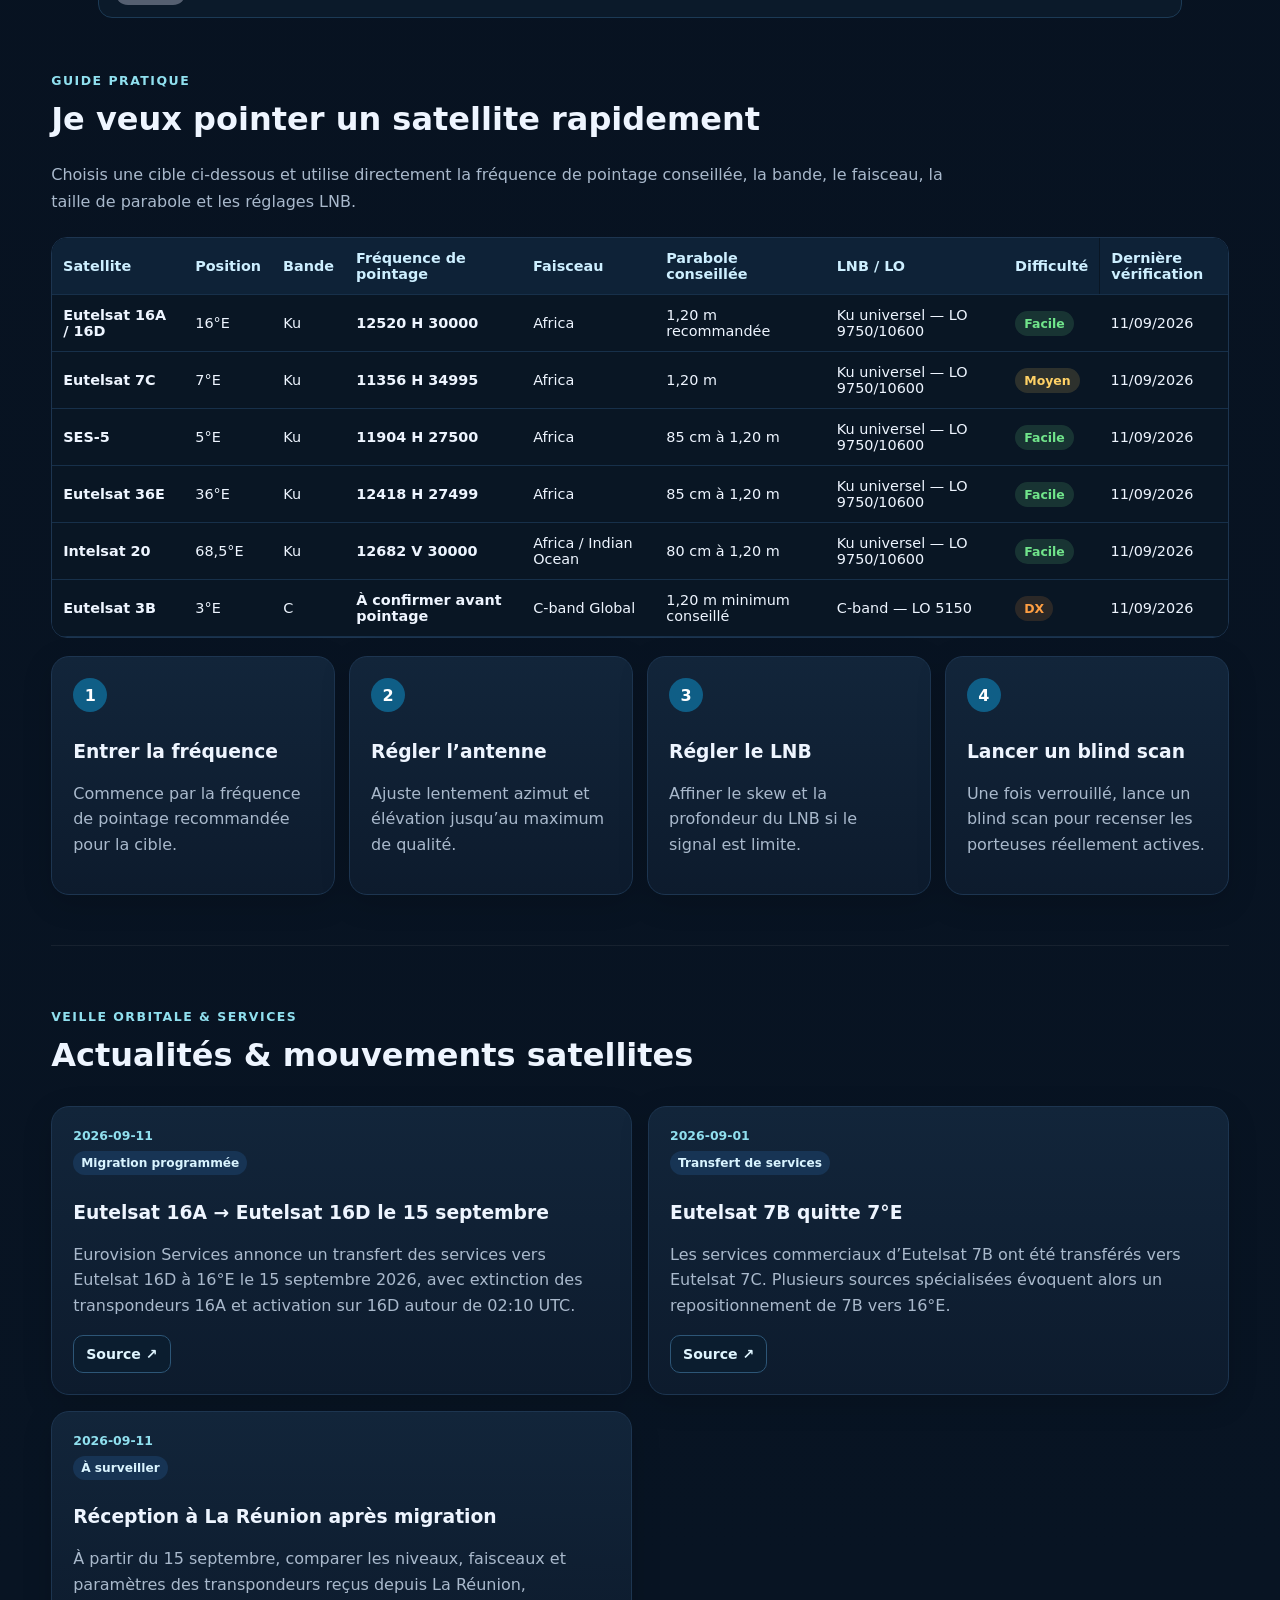
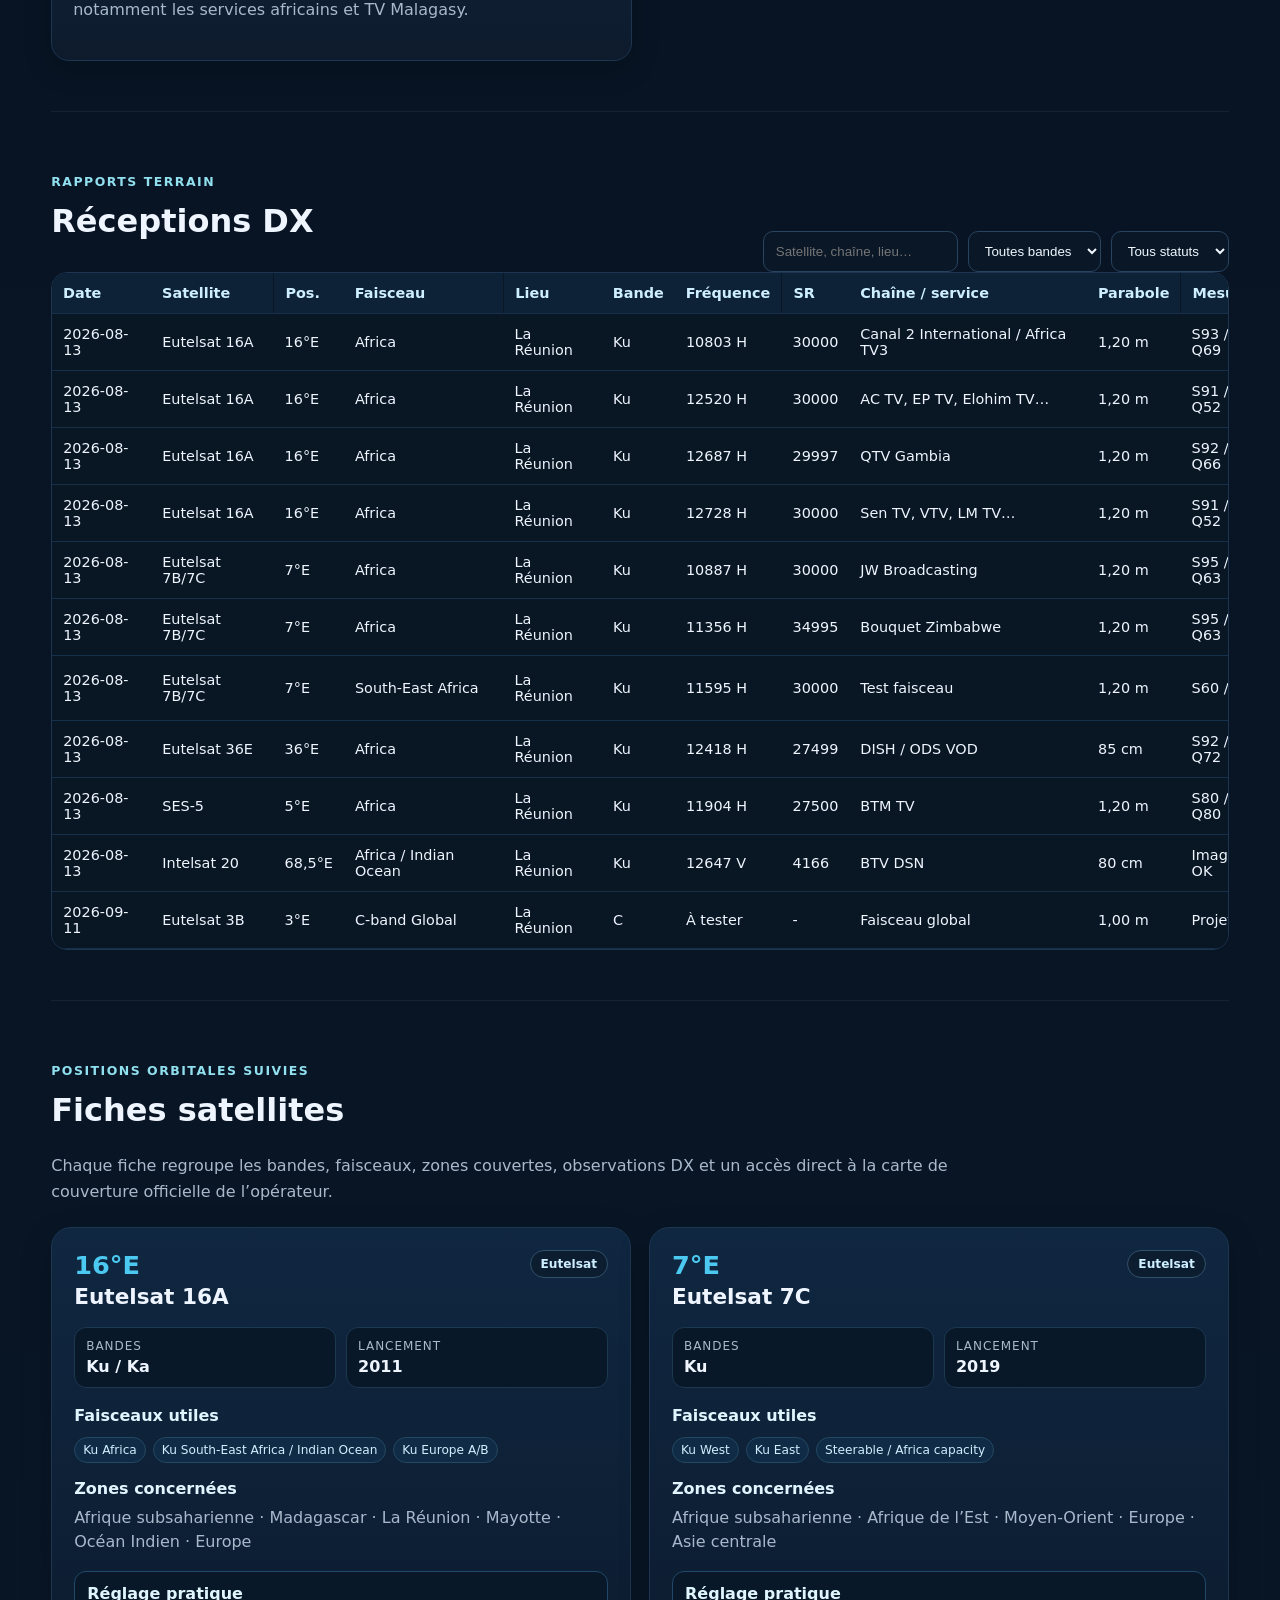
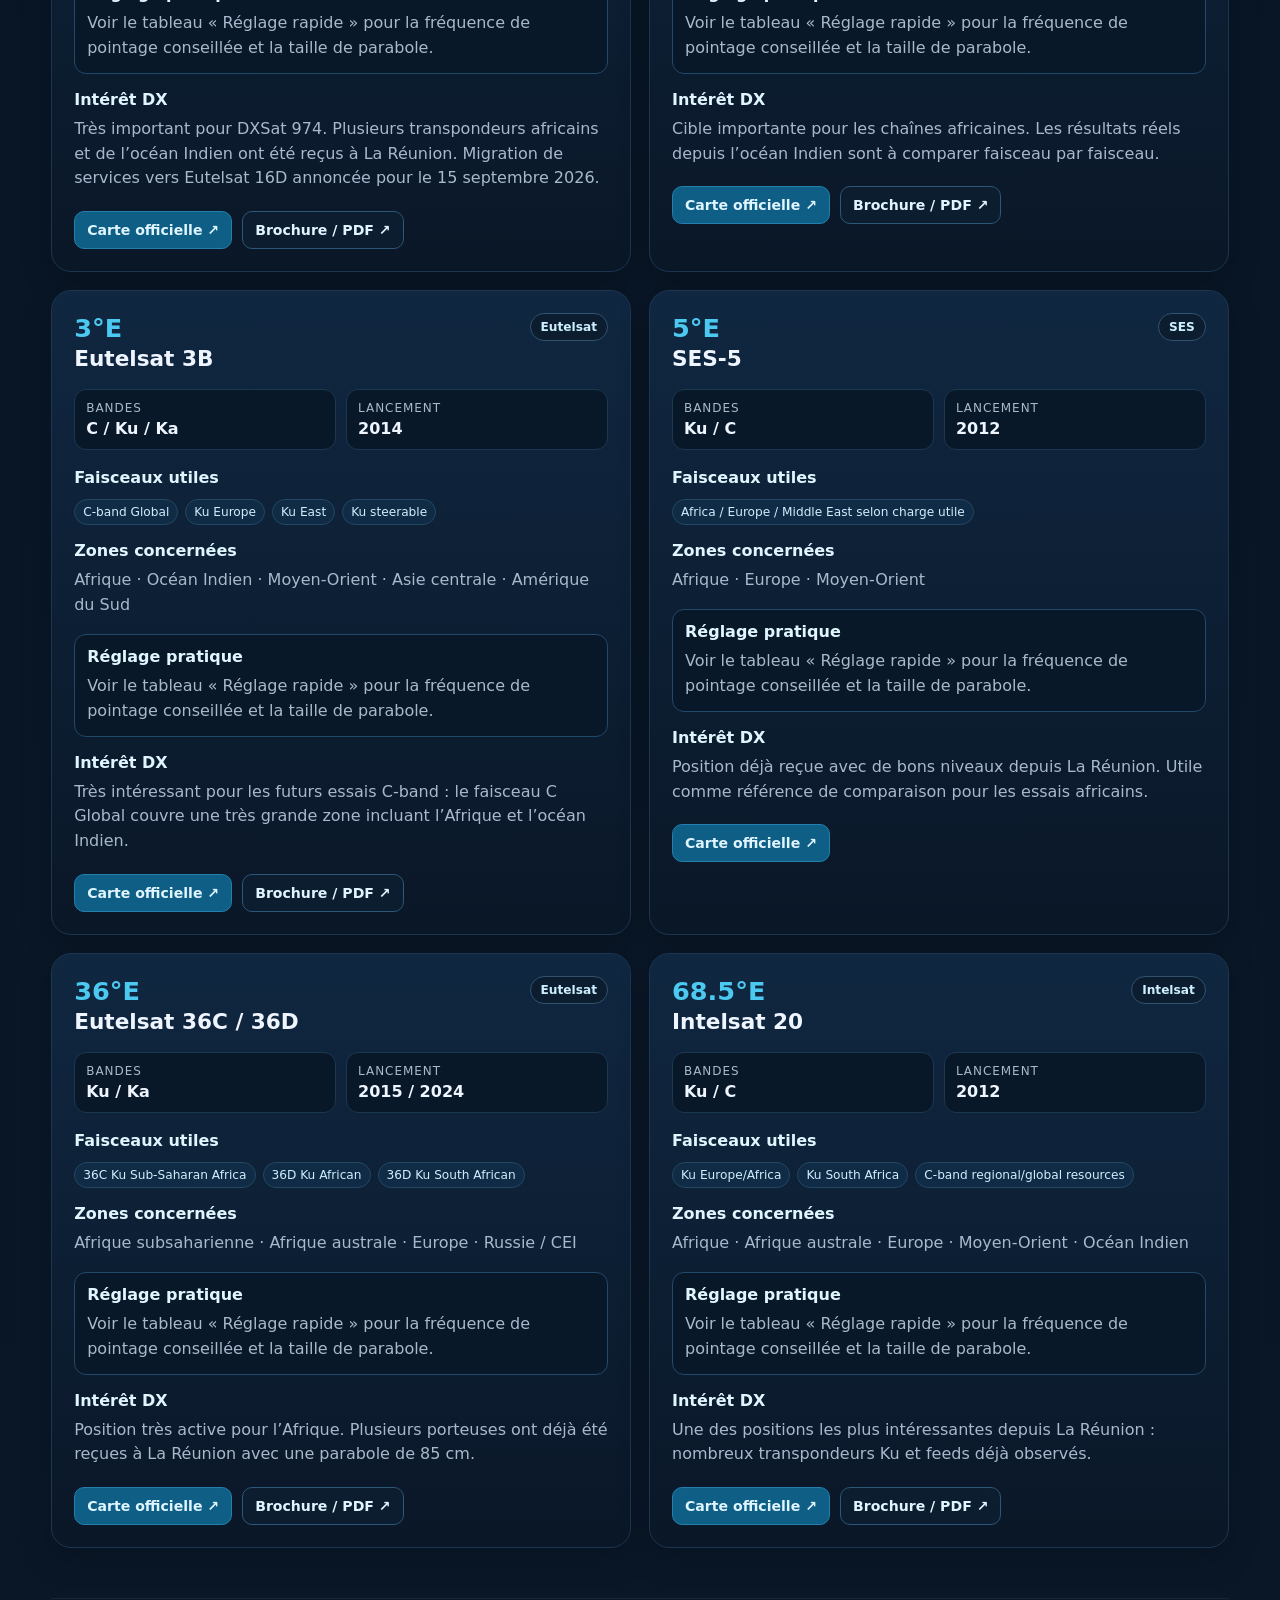
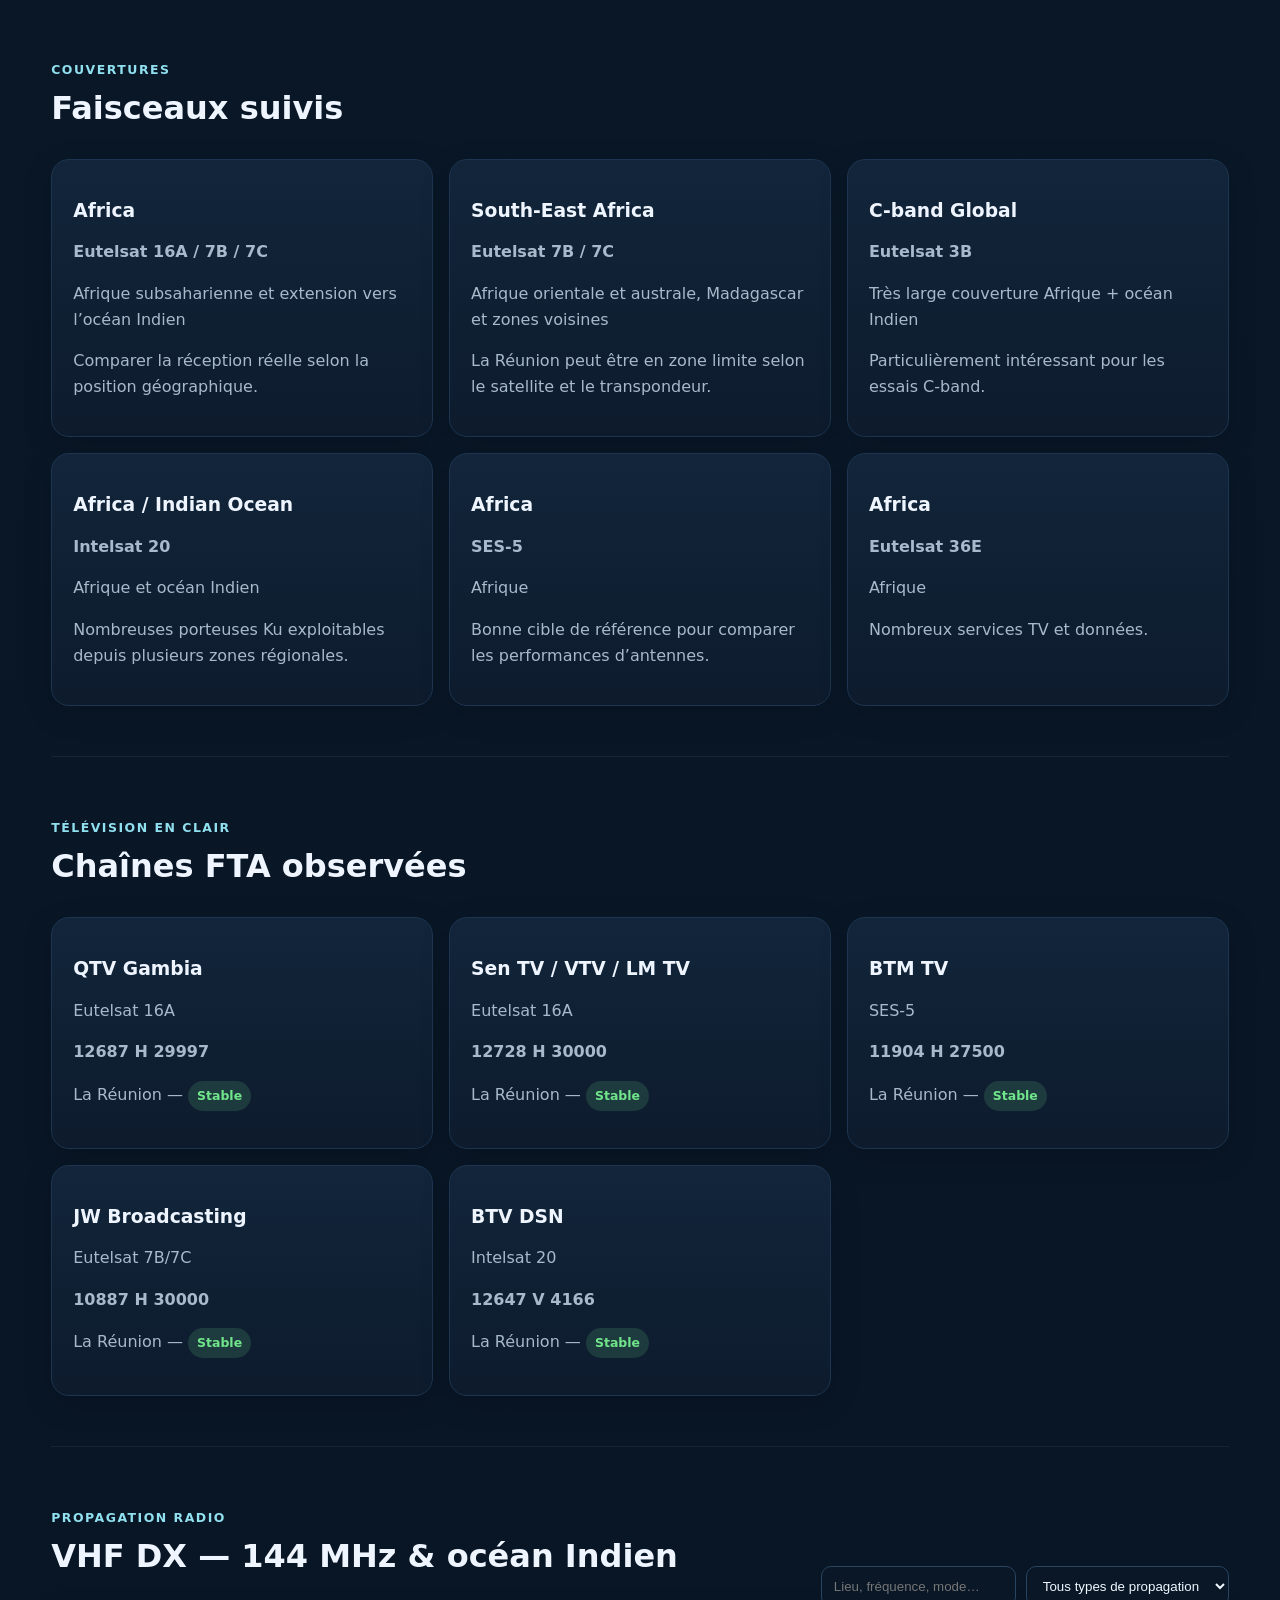
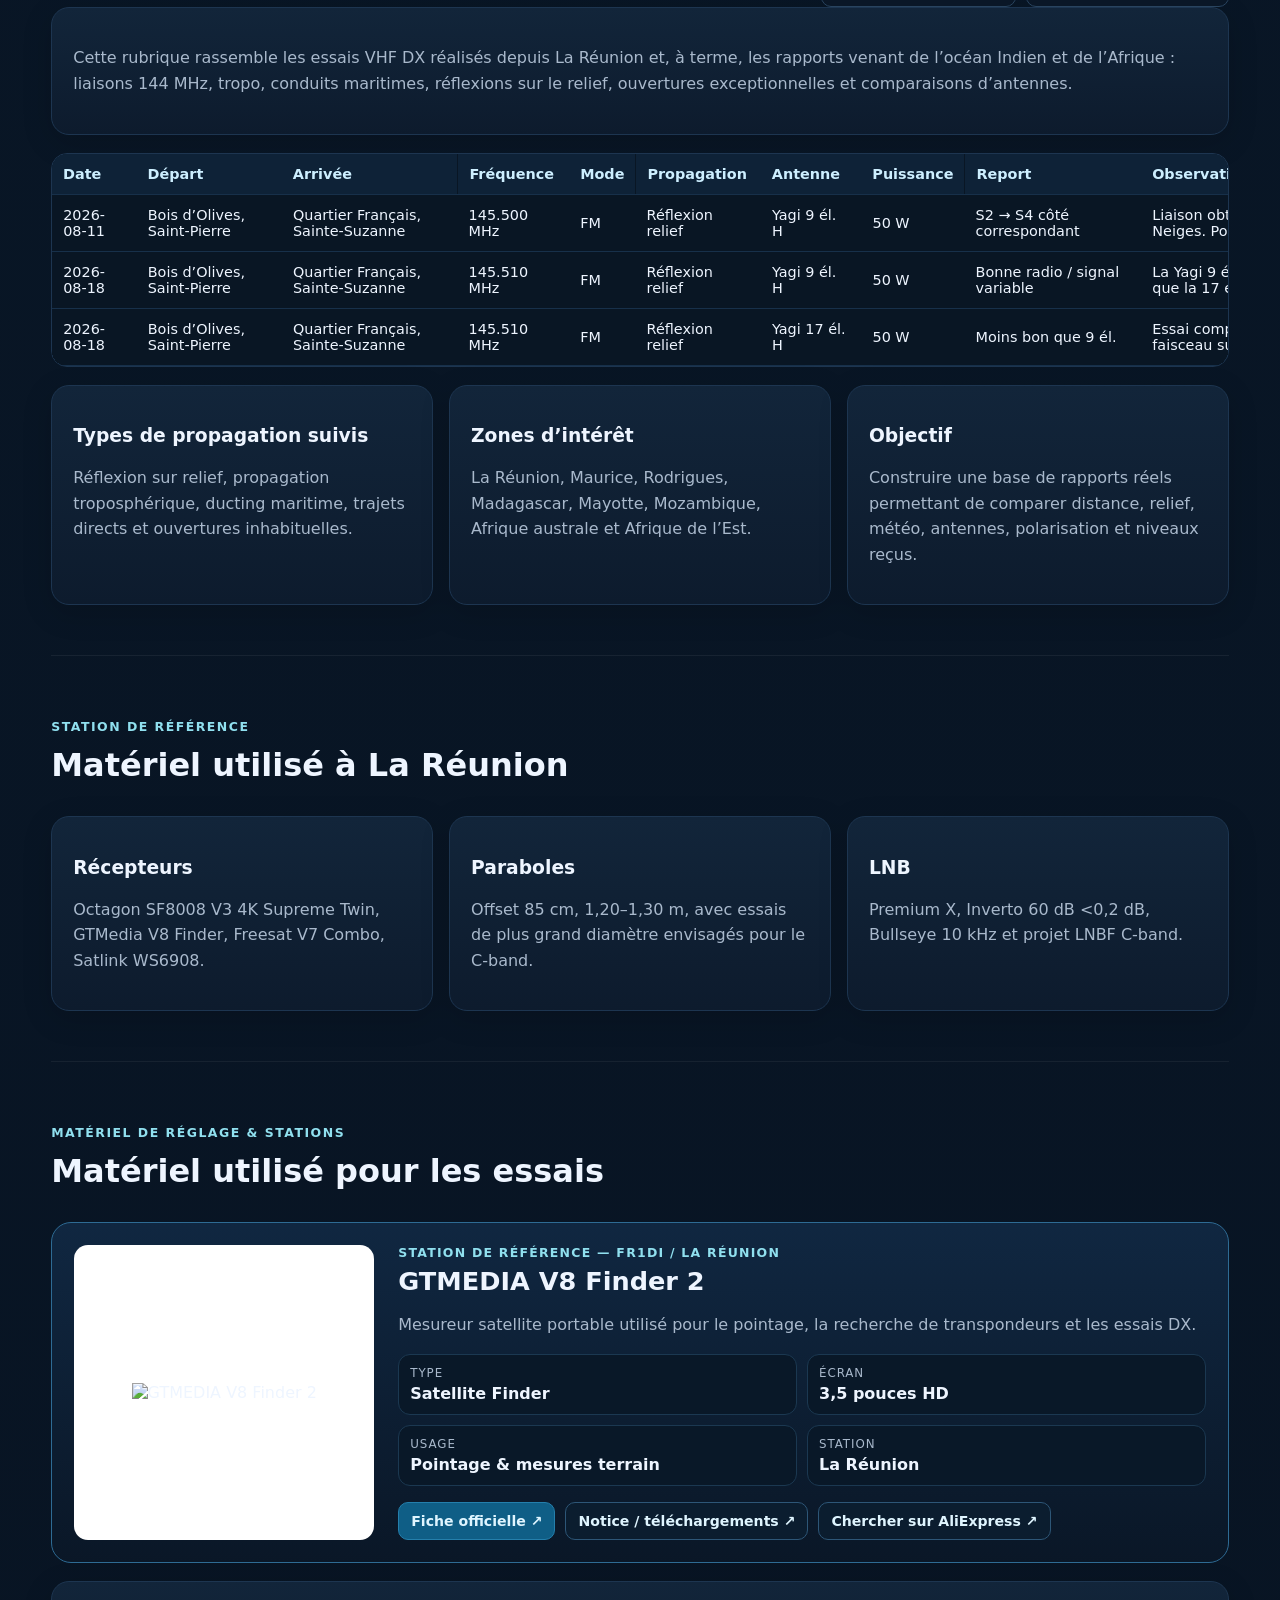
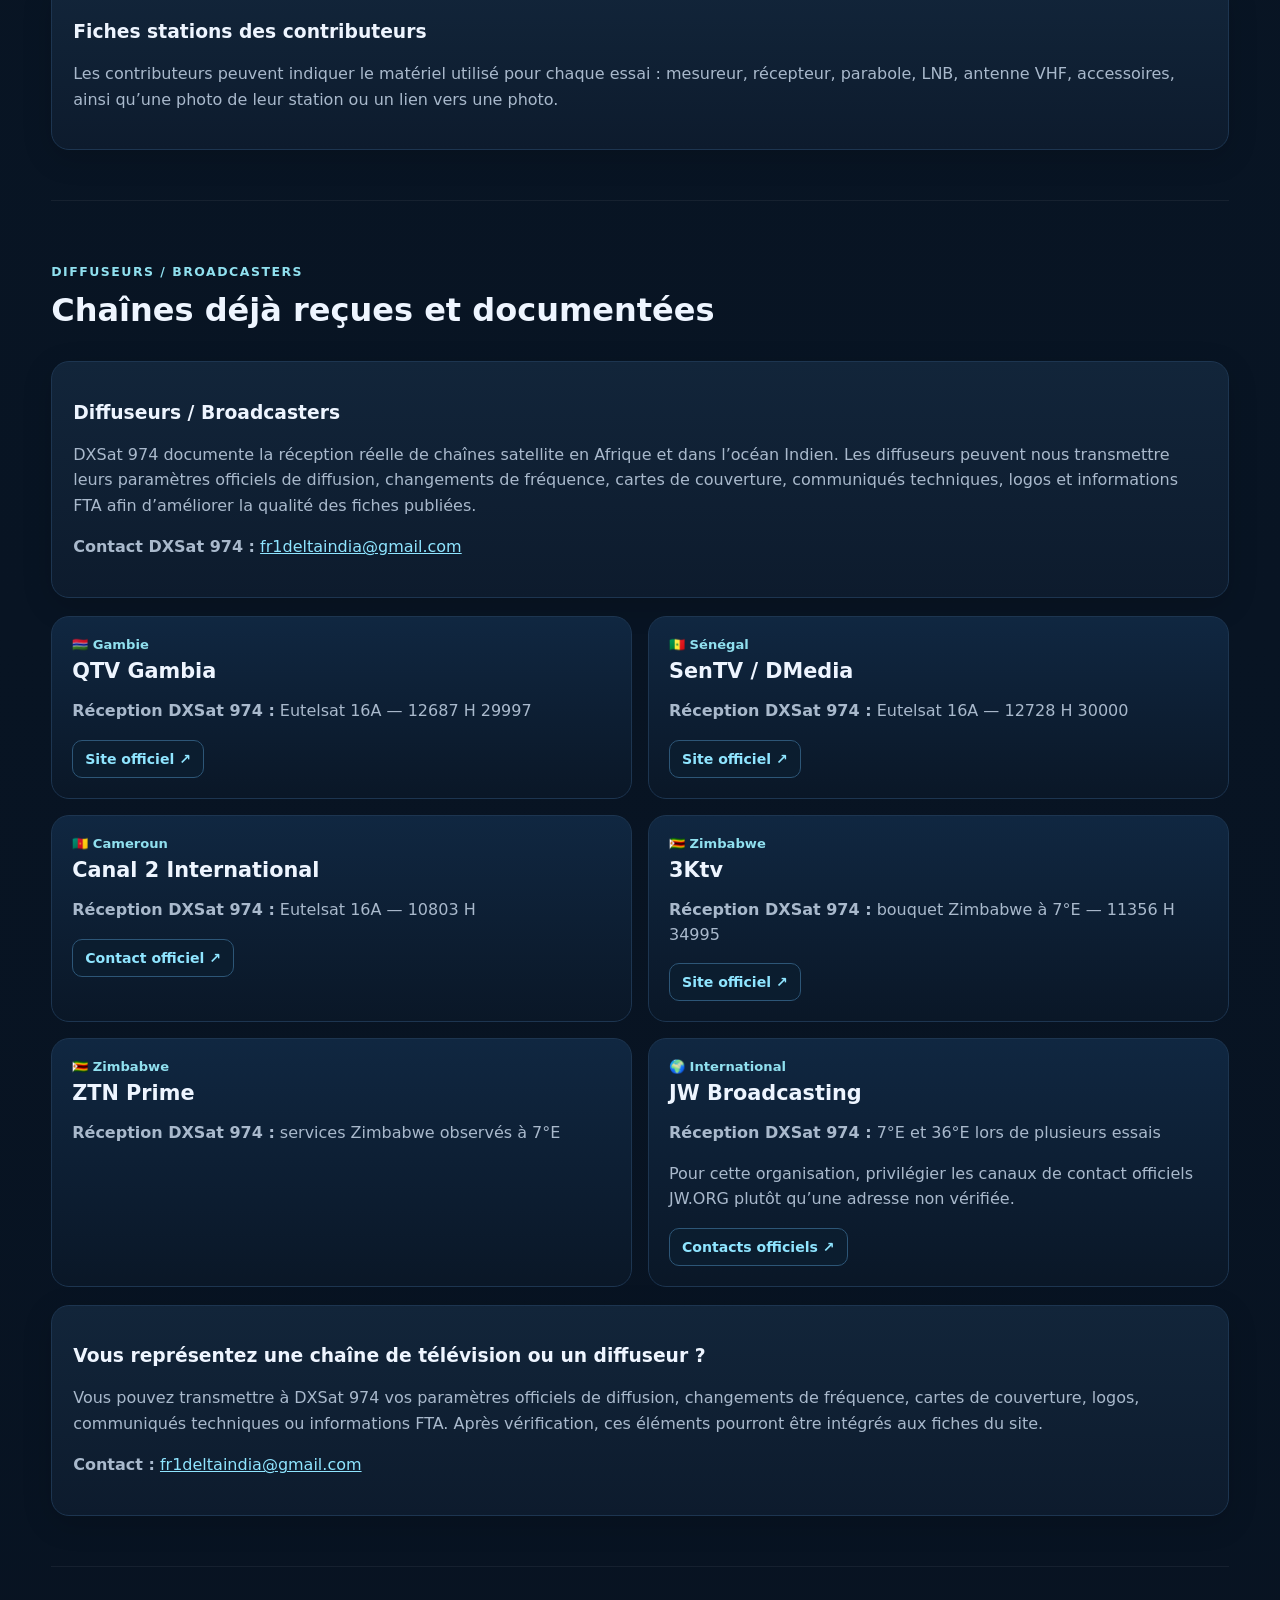
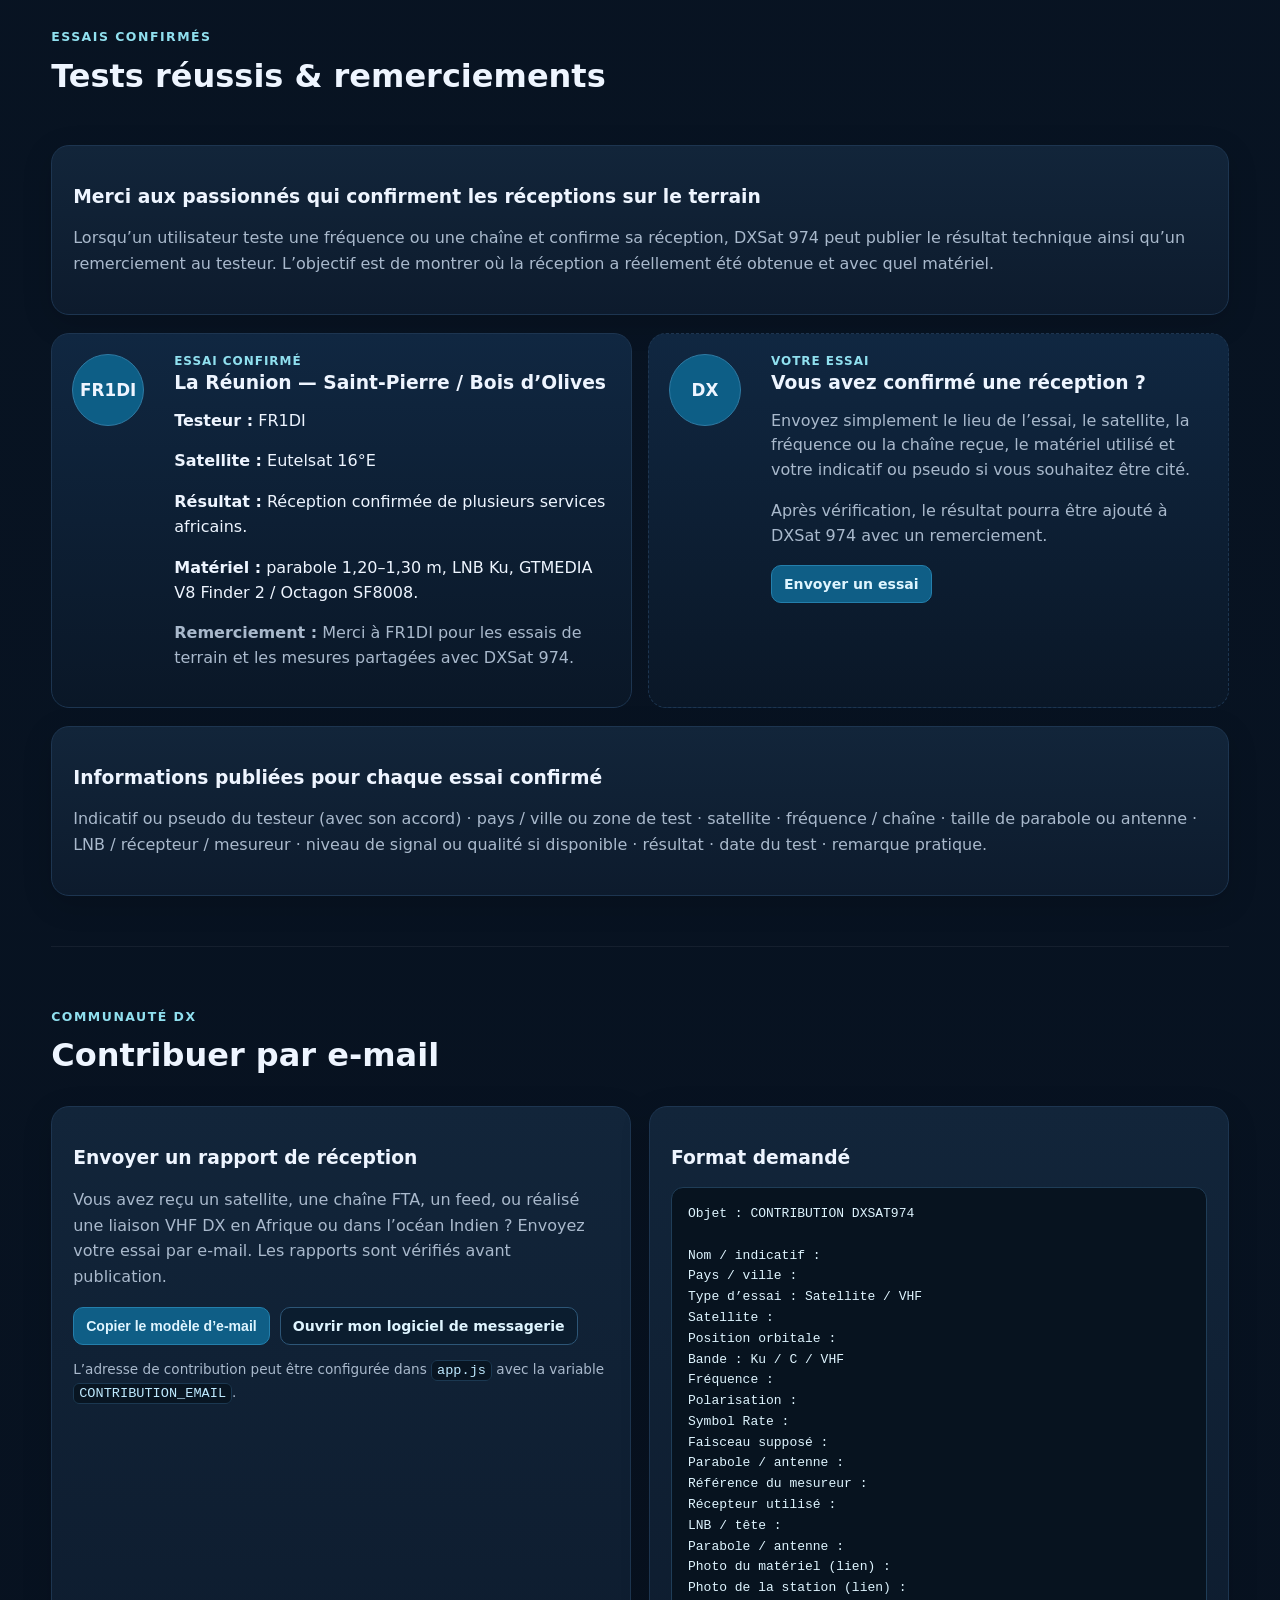
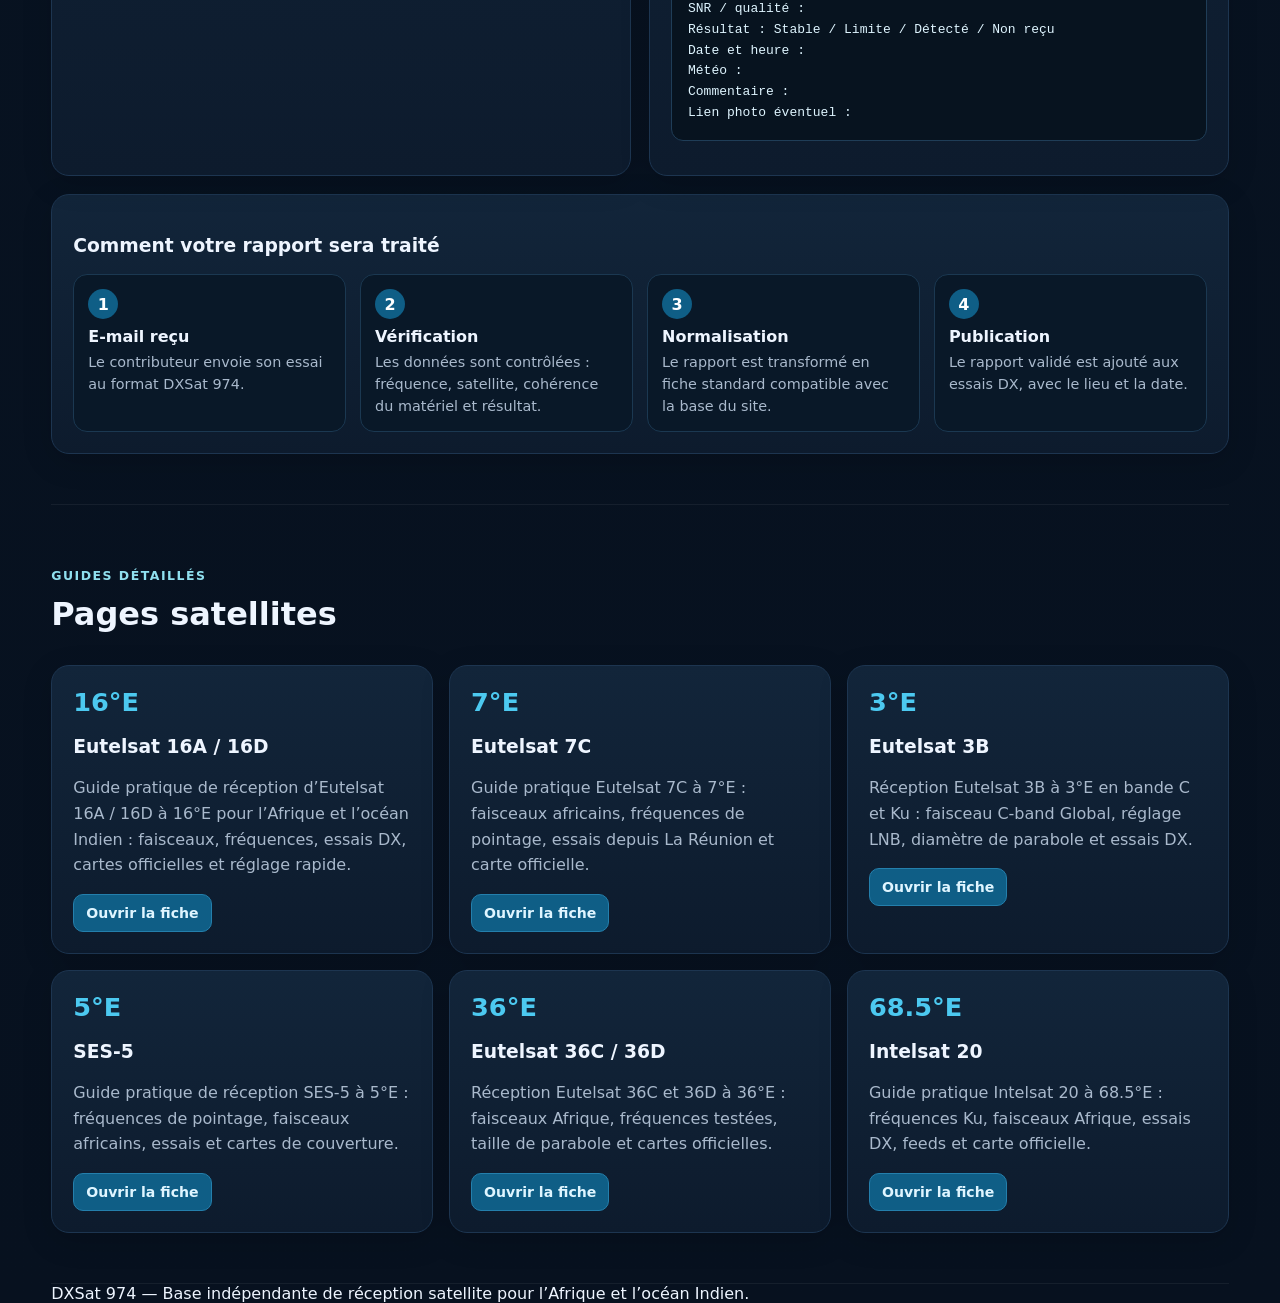
==== commit db8df402: "Add files via upload" ====
--- a/index.html
+++ b/index.html
@@ -55,6 +55,7 @@
       <a href="#materiel" data-i18n="navGear">Matériel</a>
       <a href="#materiel-stations">Matériel & stations</a>
       <a href="#diffuseurs">Diffuseurs</a>
+      <a href="#contributeurs">Tests confirmés</a>
       <a href="#contribuer" data-i18n="navContrib">Contribuer</a>
     </div>
   </nav>
@@ -462,6 +463,67 @@
     <p><strong>Contact :</strong> <a href="mailto:fr1deltaindia@gmail.com">fr1deltaindia@gmail.com</a></p>
   </div>
 </section>
+
+
+
+<section id="contributeurs">
+  <div class="section-head">
+    <div>
+      <p class="eyebrow">Essais confirmés</p>
+      <h2>Tests réussis & remerciements</h2>
+    </div>
+  </div>
+
+  <div class="card contributors-intro">
+    <h3>Merci aux passionnés qui confirment les réceptions sur le terrain</h3>
+    <p class="muted">
+      Lorsqu’un utilisateur teste une fréquence ou une chaîne et confirme sa réception,
+      DXSat 974 peut publier le résultat technique ainsi qu’un remerciement au testeur.
+      L’objectif est de montrer où la réception a réellement été obtenue et avec quel matériel.
+    </p>
+  </div>
+
+  <div class="contributors-grid">
+    <article class="contributor-card">
+      <div class="contributor-avatar">FR1DI</div>
+      <div>
+        <div class="contributor-role">Essai confirmé</div>
+        <h3>La Réunion — Saint-Pierre / Bois d’Olives</h3>
+        <p><strong>Testeur :</strong> FR1DI</p>
+        <p><strong>Satellite :</strong> Eutelsat 16°E</p>
+        <p><strong>Résultat :</strong> Réception confirmée de plusieurs services africains.</p>
+        <p><strong>Matériel :</strong> parabole 1,20–1,30 m, LNB Ku, GTMEDIA V8 Finder 2 / Octagon SF8008.</p>
+        <p class="muted"><strong>Remerciement :</strong> Merci à FR1DI pour les essais de terrain et les mesures partagées avec DXSat 974.</p>
+      </div>
+    </article>
+
+    <article class="contributor-card placeholder">
+      <div class="contributor-avatar">DX</div>
+      <div>
+        <div class="contributor-role">Votre essai</div>
+        <h3>Vous avez confirmé une réception ?</h3>
+        <p class="muted">
+          Envoyez simplement le lieu de l’essai, le satellite, la fréquence ou la chaîne reçue,
+          le matériel utilisé et votre indicatif ou pseudo si vous souhaitez être cité.
+        </p>
+        <p class="muted">
+          Après vérification, le résultat pourra être ajouté à DXSat 974 avec un remerciement.
+        </p>
+        <a class="btn primary" href="mailto:fr1deltaindia@gmail.com?subject=CONTRIBUTION%20DXSAT974">Envoyer un essai</a>
+      </div>
+    </article>
+  </div>
+
+  <div class="card thanks-card">
+    <h3>Informations publiées pour chaque essai confirmé</h3>
+    <p class="muted">
+      Indicatif ou pseudo du testeur (avec son accord) · pays / ville ou zone de test · satellite ·
+      fréquence / chaîne · taille de parabole ou antenne · LNB / récepteur / mesureur ·
+      niveau de signal ou qualité si disponible · résultat · date du test · remarque pratique.
+    </p>
+  </div>
+</section>
+
 
 <section id="contribuer">
   <div class="section-head">
--- a/styles.css
+++ b/styles.css
@@ -121,3 +121,13 @@
 .broadcaster-intro{margin-bottom:4px}
 .broadcaster-note{margin-top:18px}
 @media(max-width:800px){.broadcaster-grid{grid-template-columns:1fr}}
+
+.contributors-grid{display:grid;grid-template-columns:repeat(2,1fr);gap:16px;margin-top:18px}
+.contributor-card{display:grid;grid-template-columns:86px 1fr;gap:16px;align-items:start;background:linear-gradient(180deg,#102741,#0a1727);border:1px solid var(--line);border-radius:18px;padding:20px}
+.contributor-avatar{width:72px;height:72px;border-radius:50%;display:flex;align-items:center;justify-content:center;background:#0d5e86;border:1px solid #2f7ba4;font-weight:900;font-size:1.05rem}
+.contributor-role{font-size:.75rem;text-transform:uppercase;letter-spacing:.08em;color:var(--accent2);font-weight:800;margin-bottom:4px}
+.contributor-card h3{margin:.15rem 0 .5rem}
+.contributor-card p{line-height:1.55}
+.thanks-card,.contributors-intro{margin-top:18px}
+.placeholder{border-style:dashed}
+@media(max-width:800px){.contributors-grid{grid-template-columns:1fr}.contributor-card{grid-template-columns:72px 1fr}}
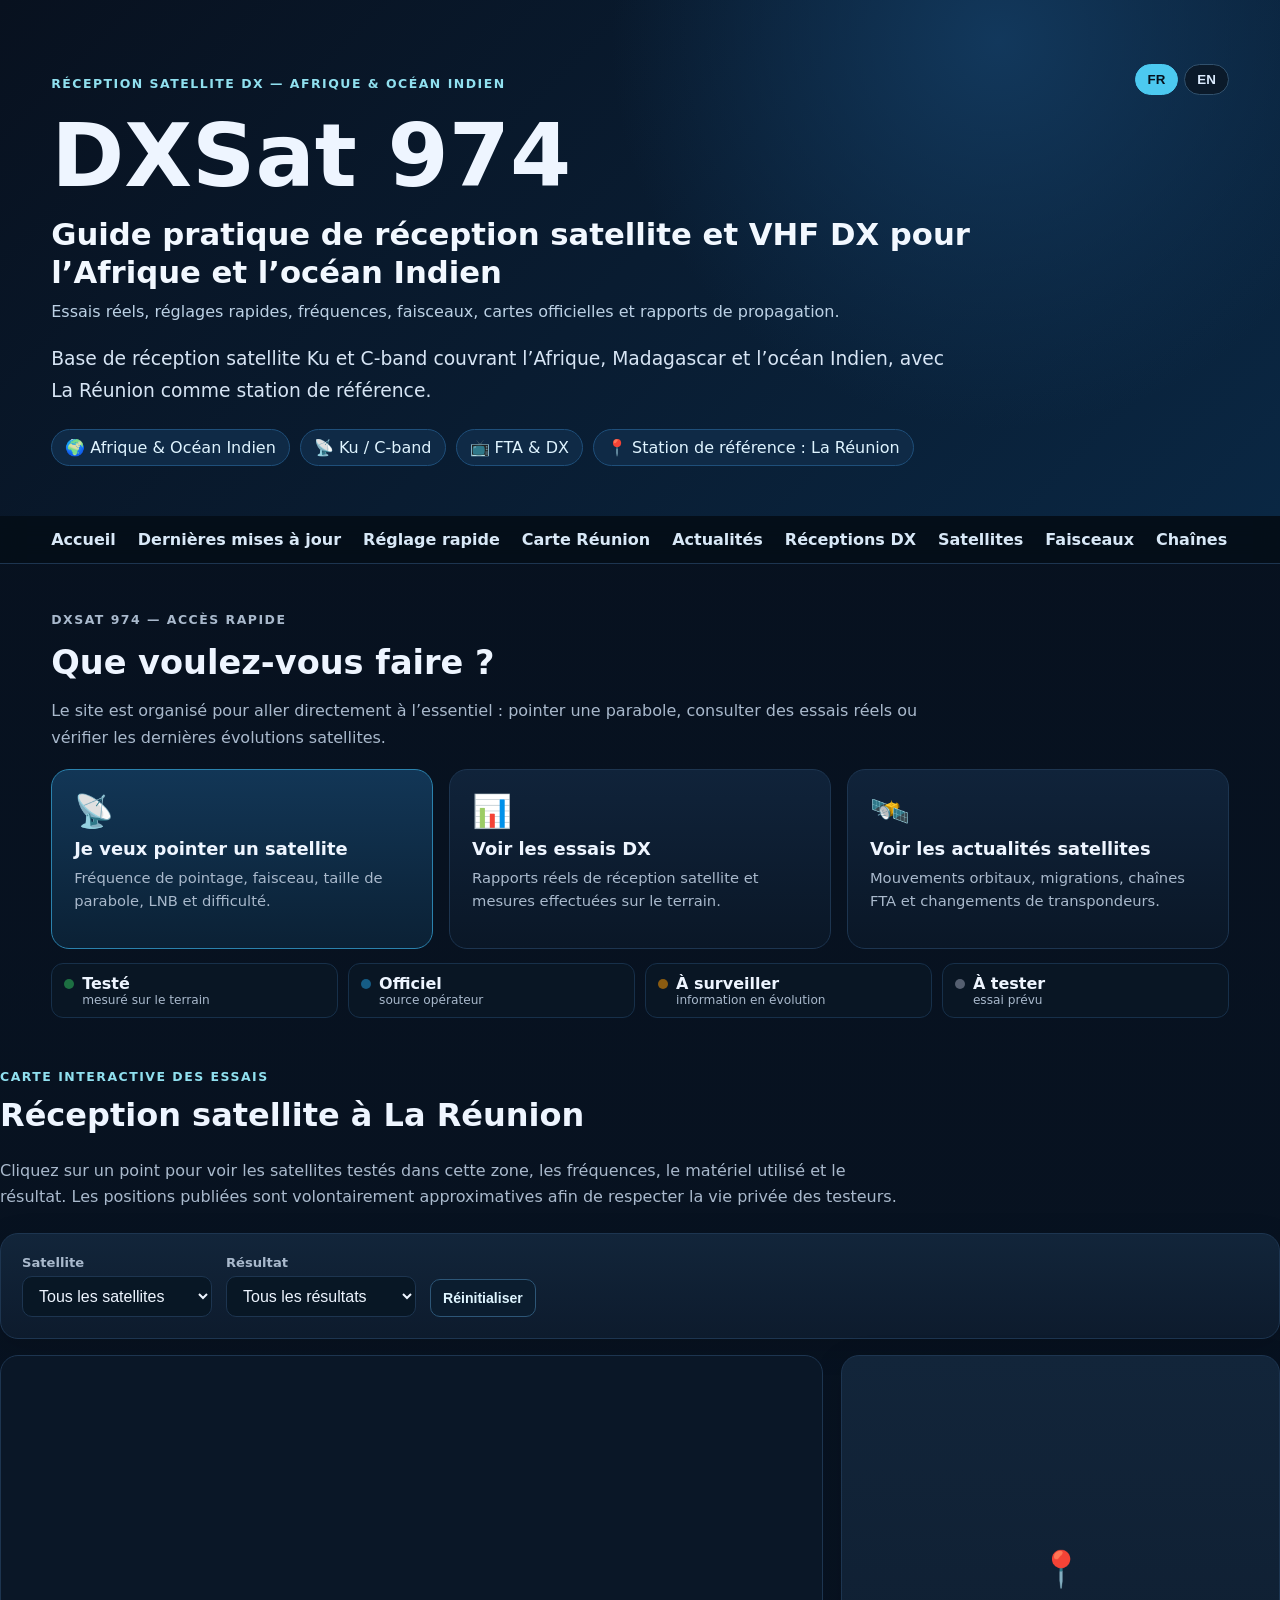
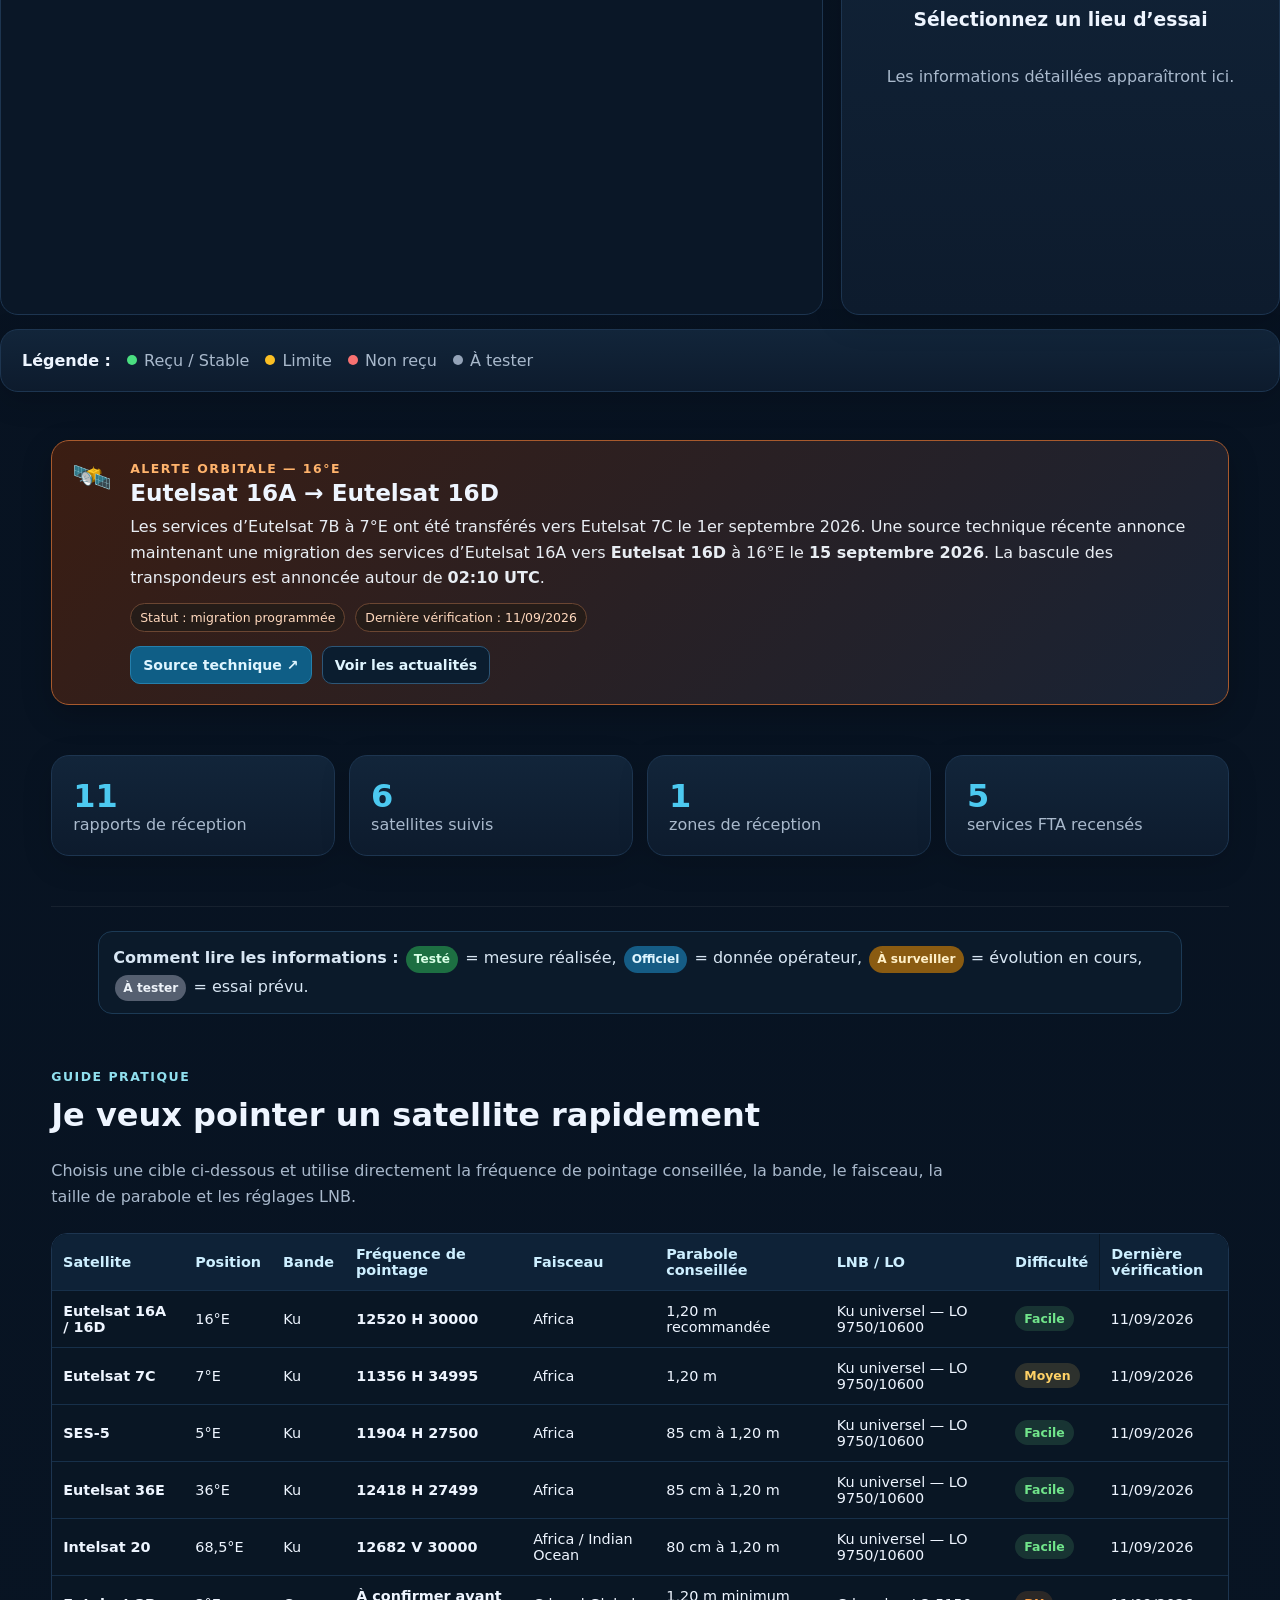
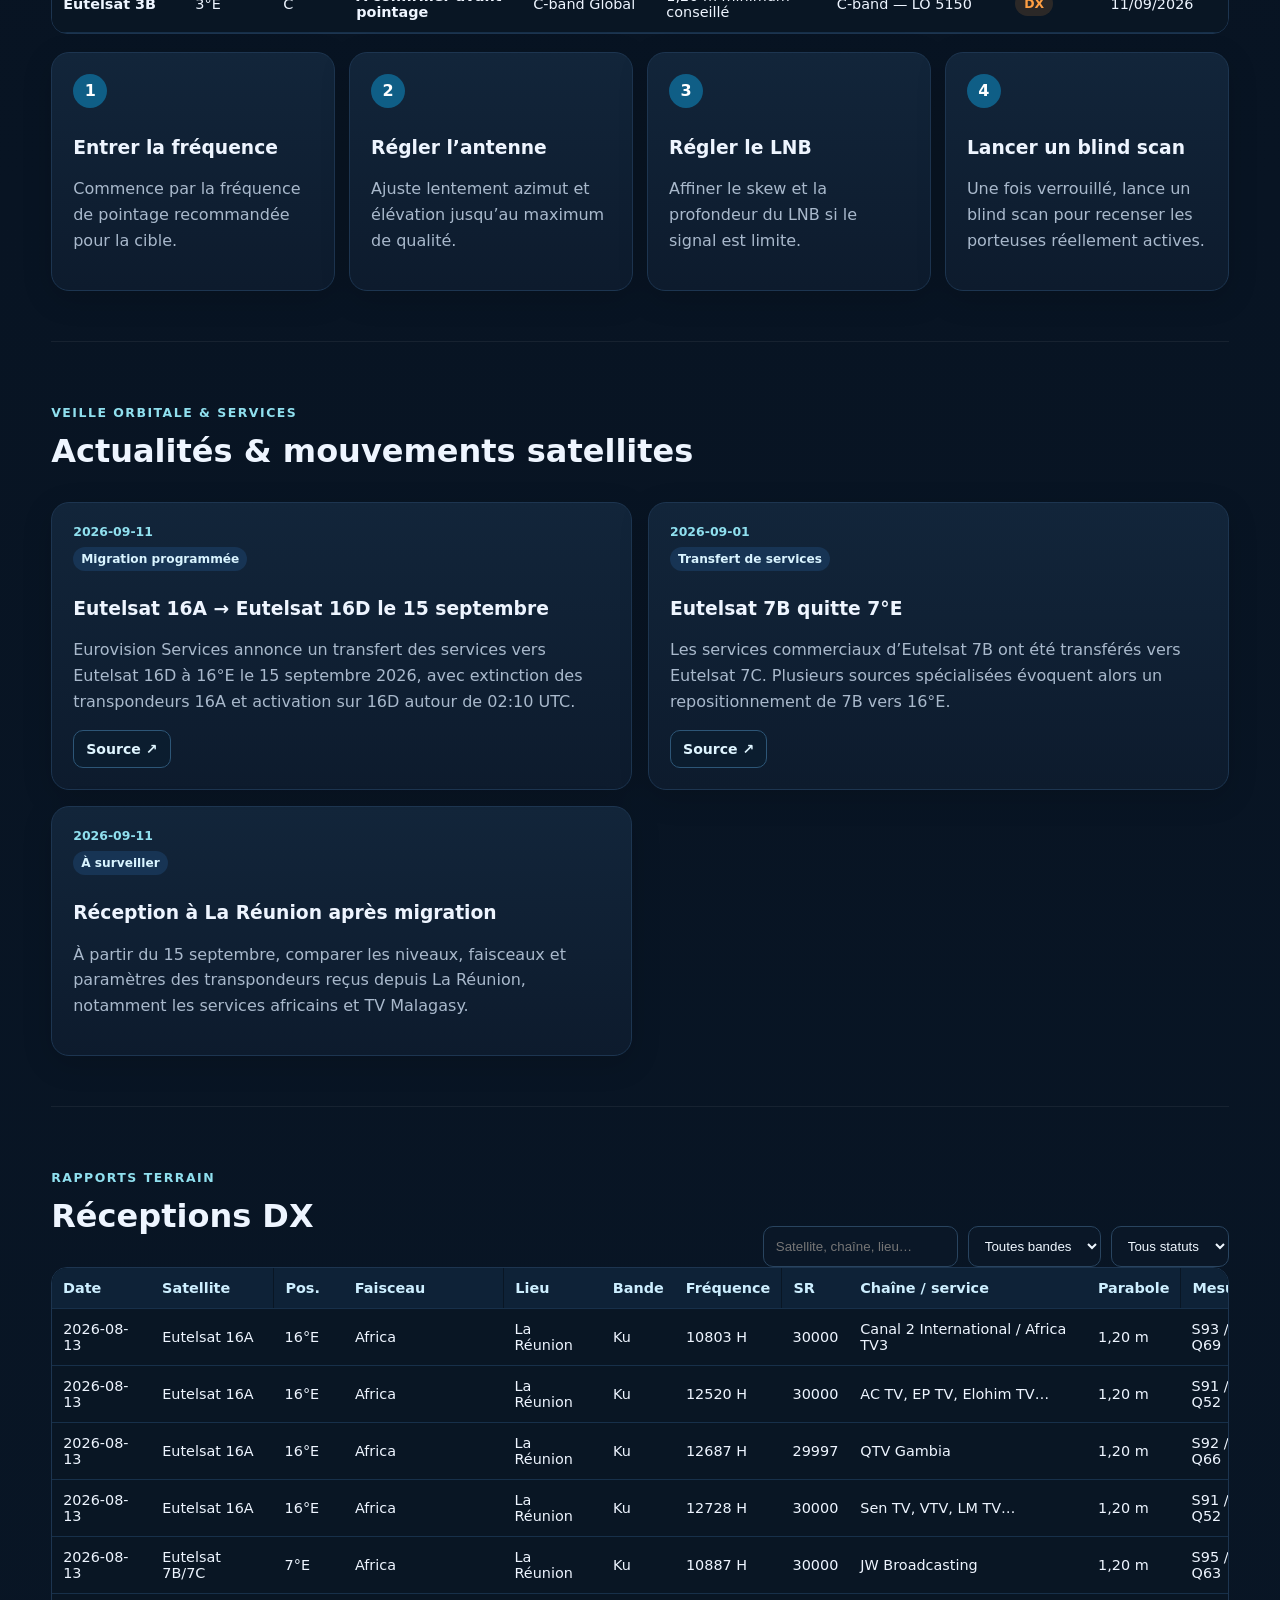
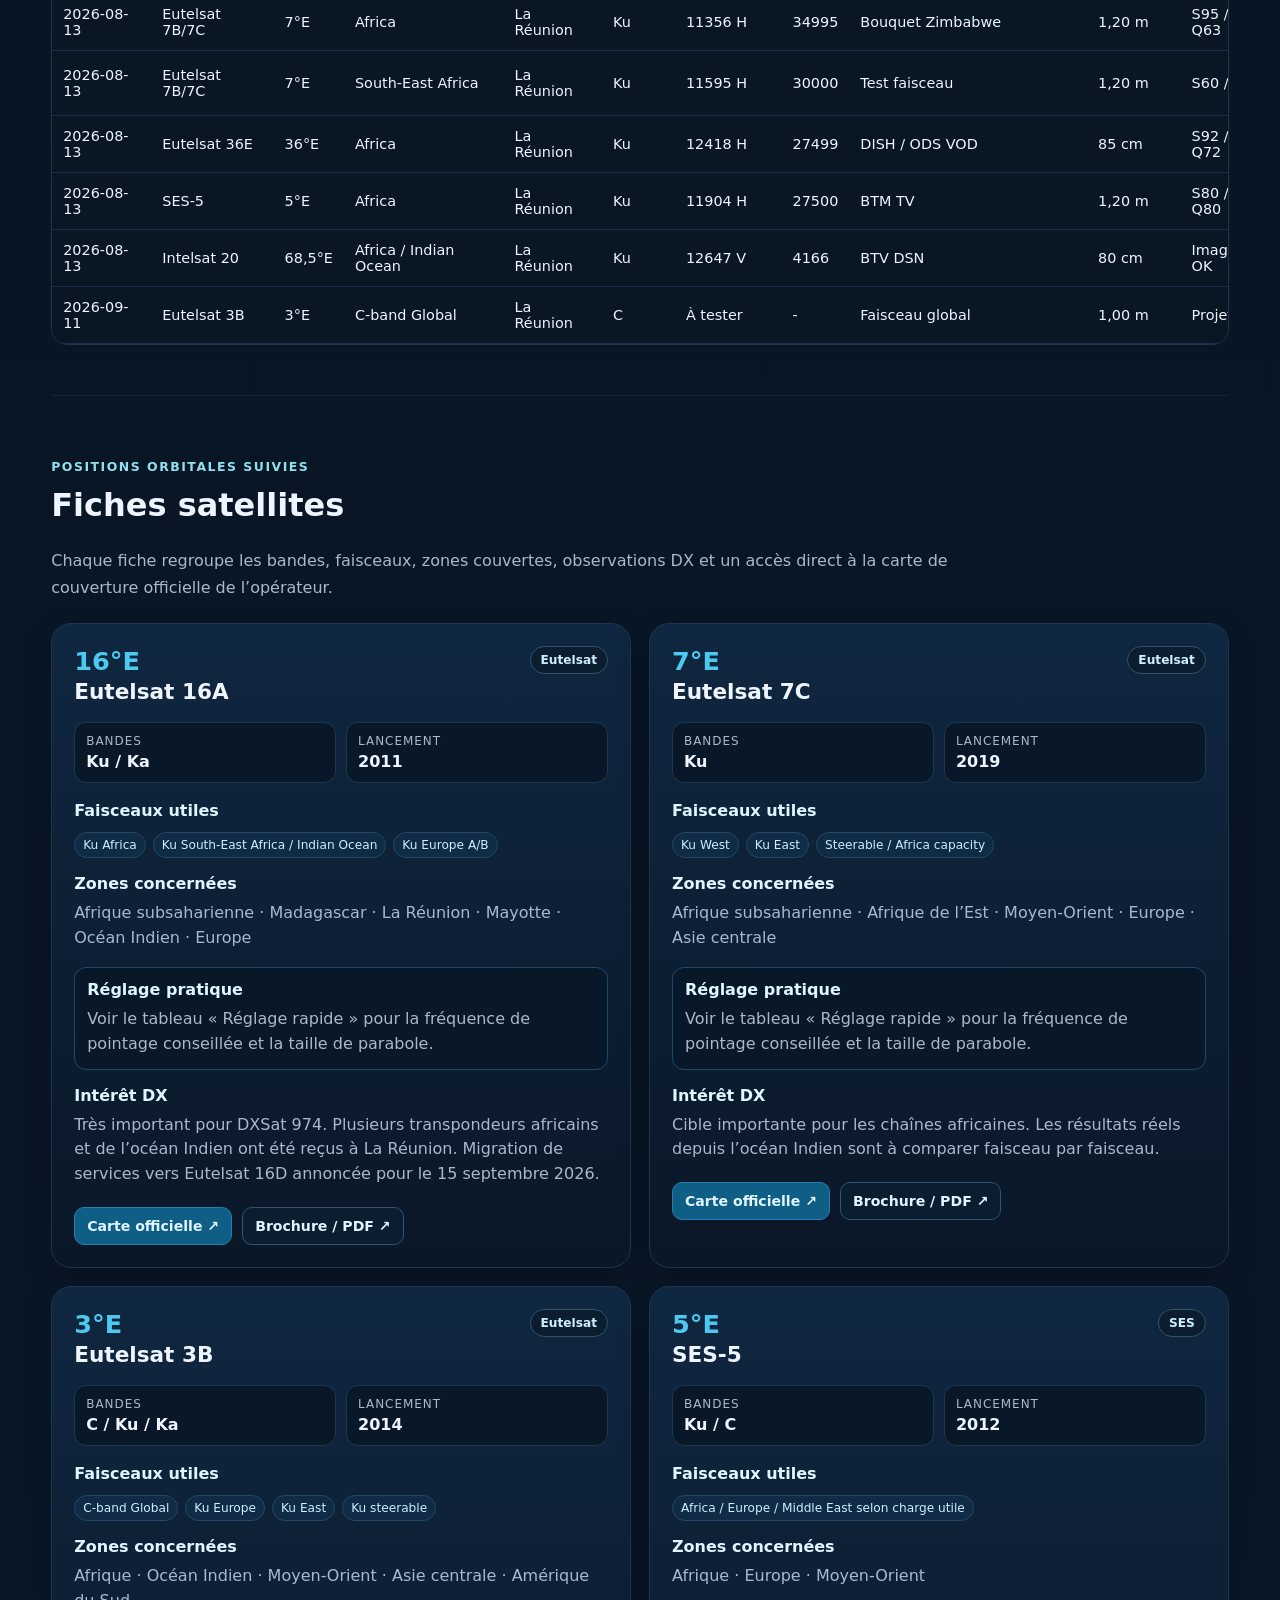
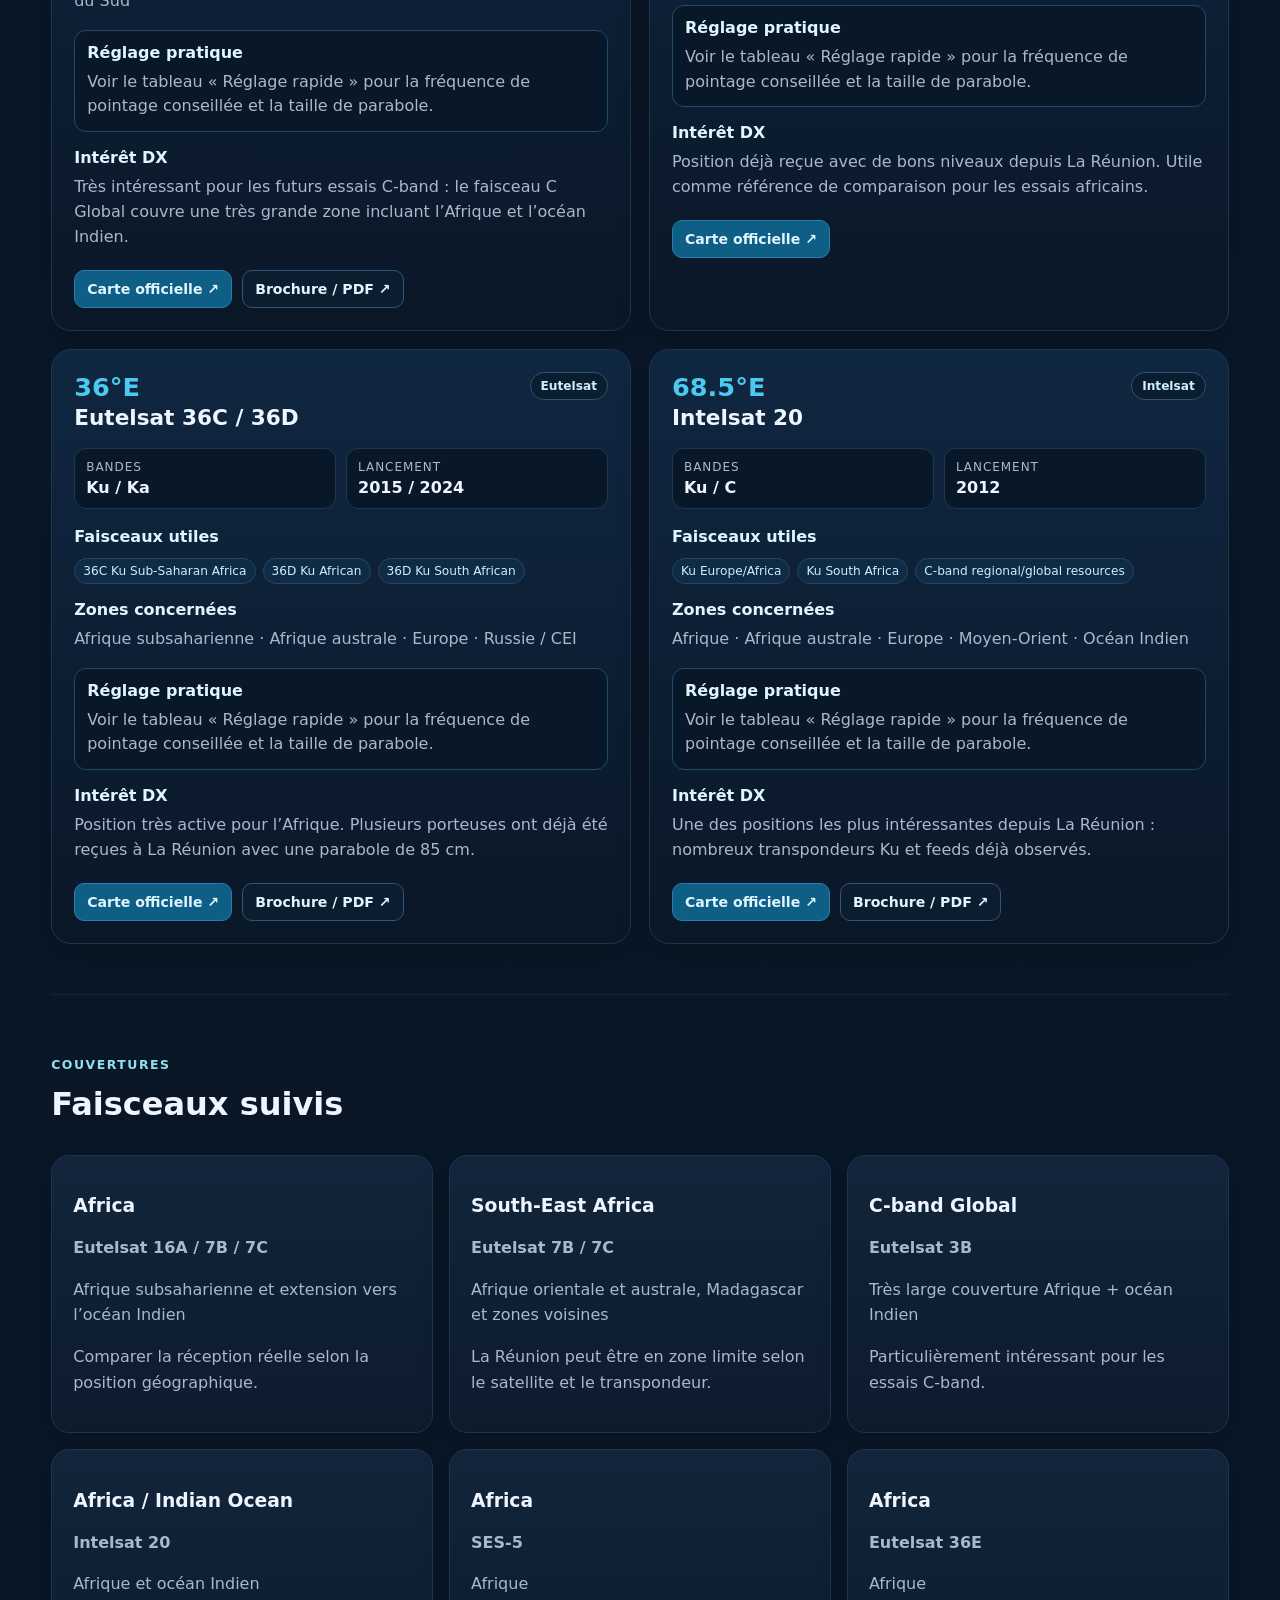
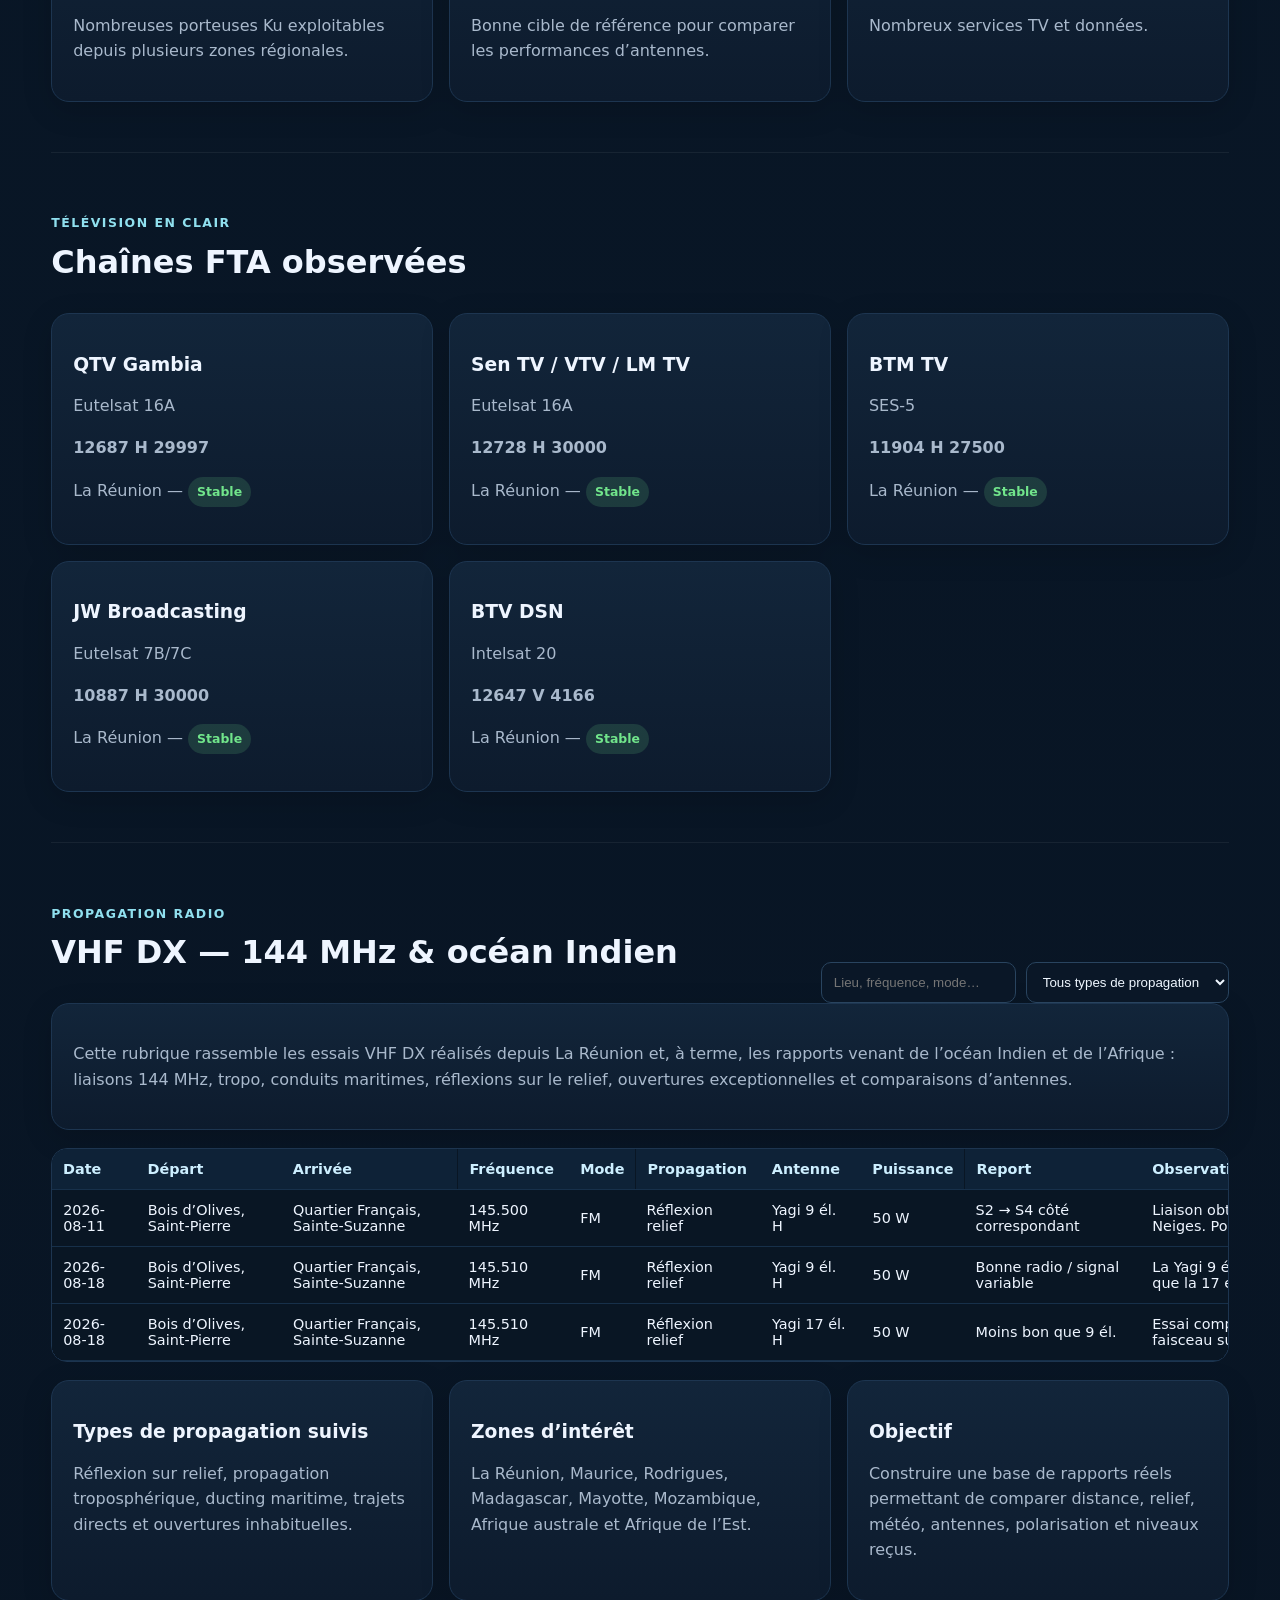
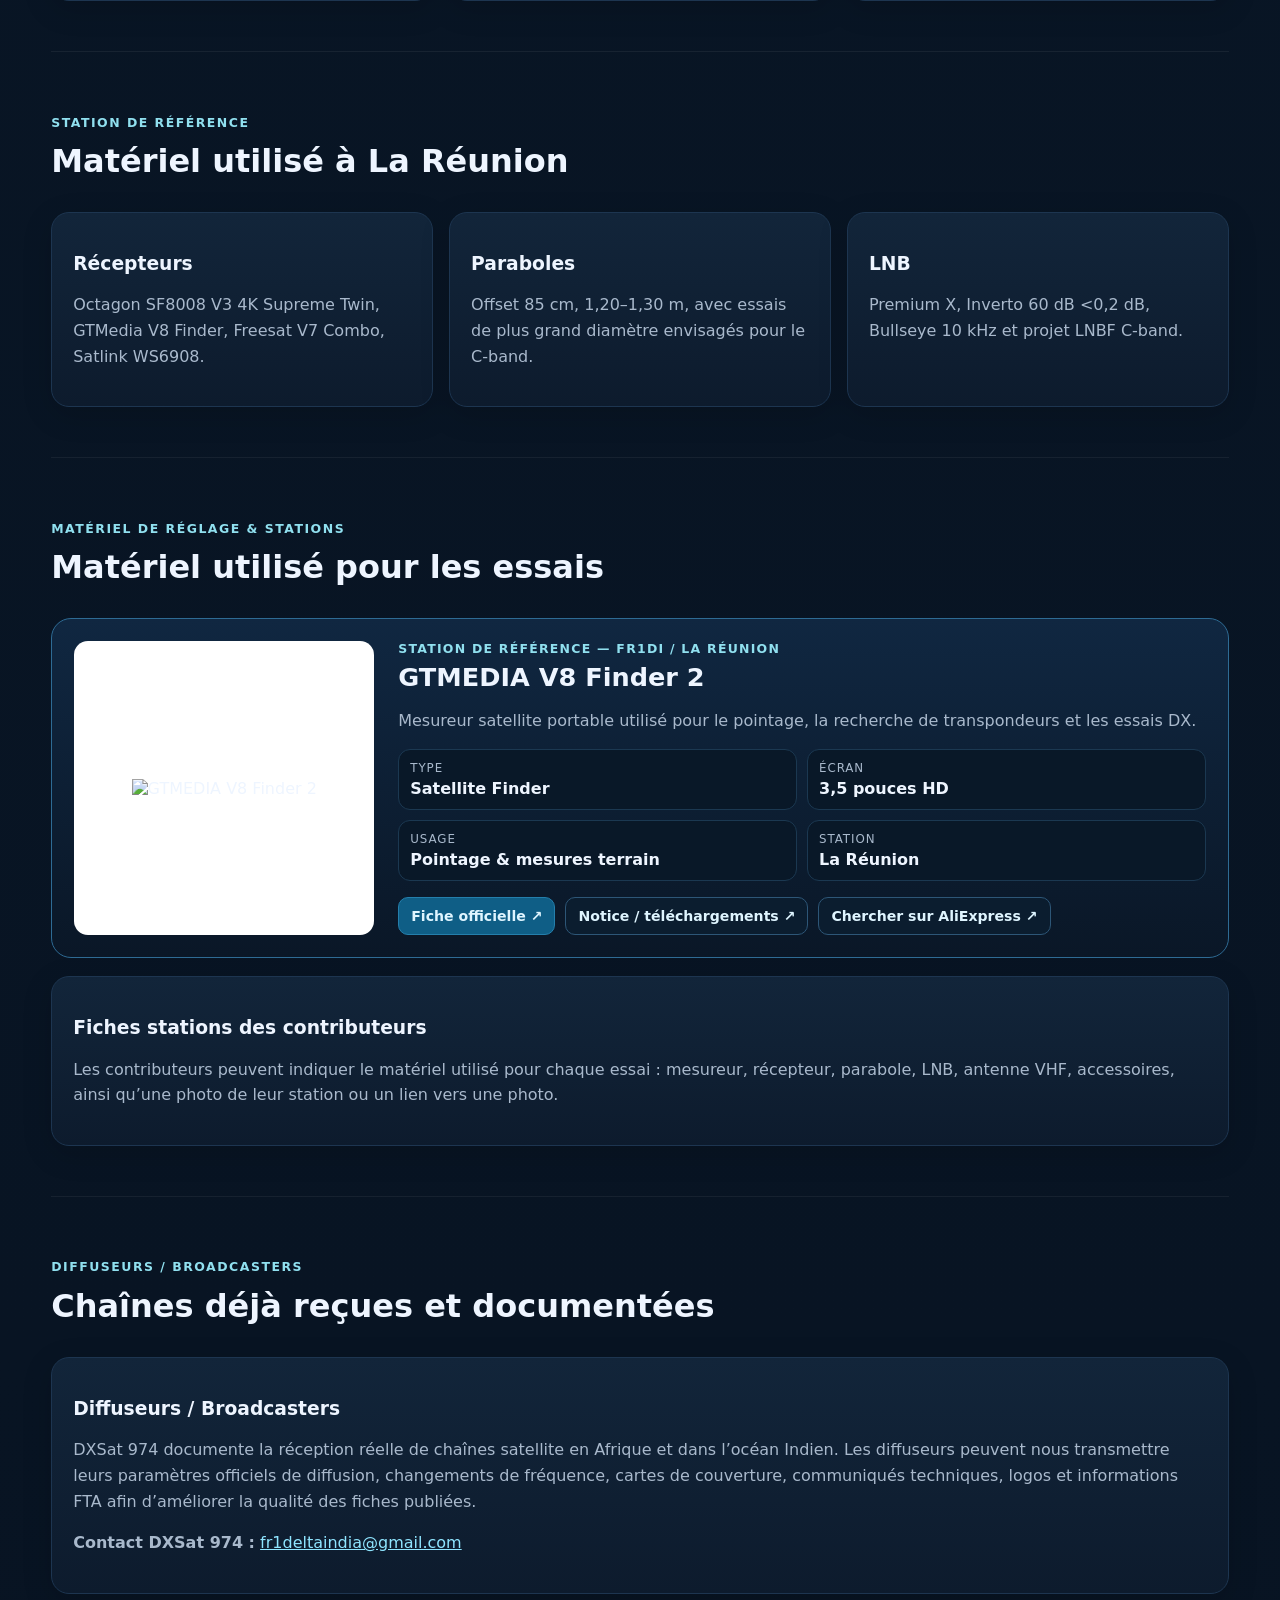
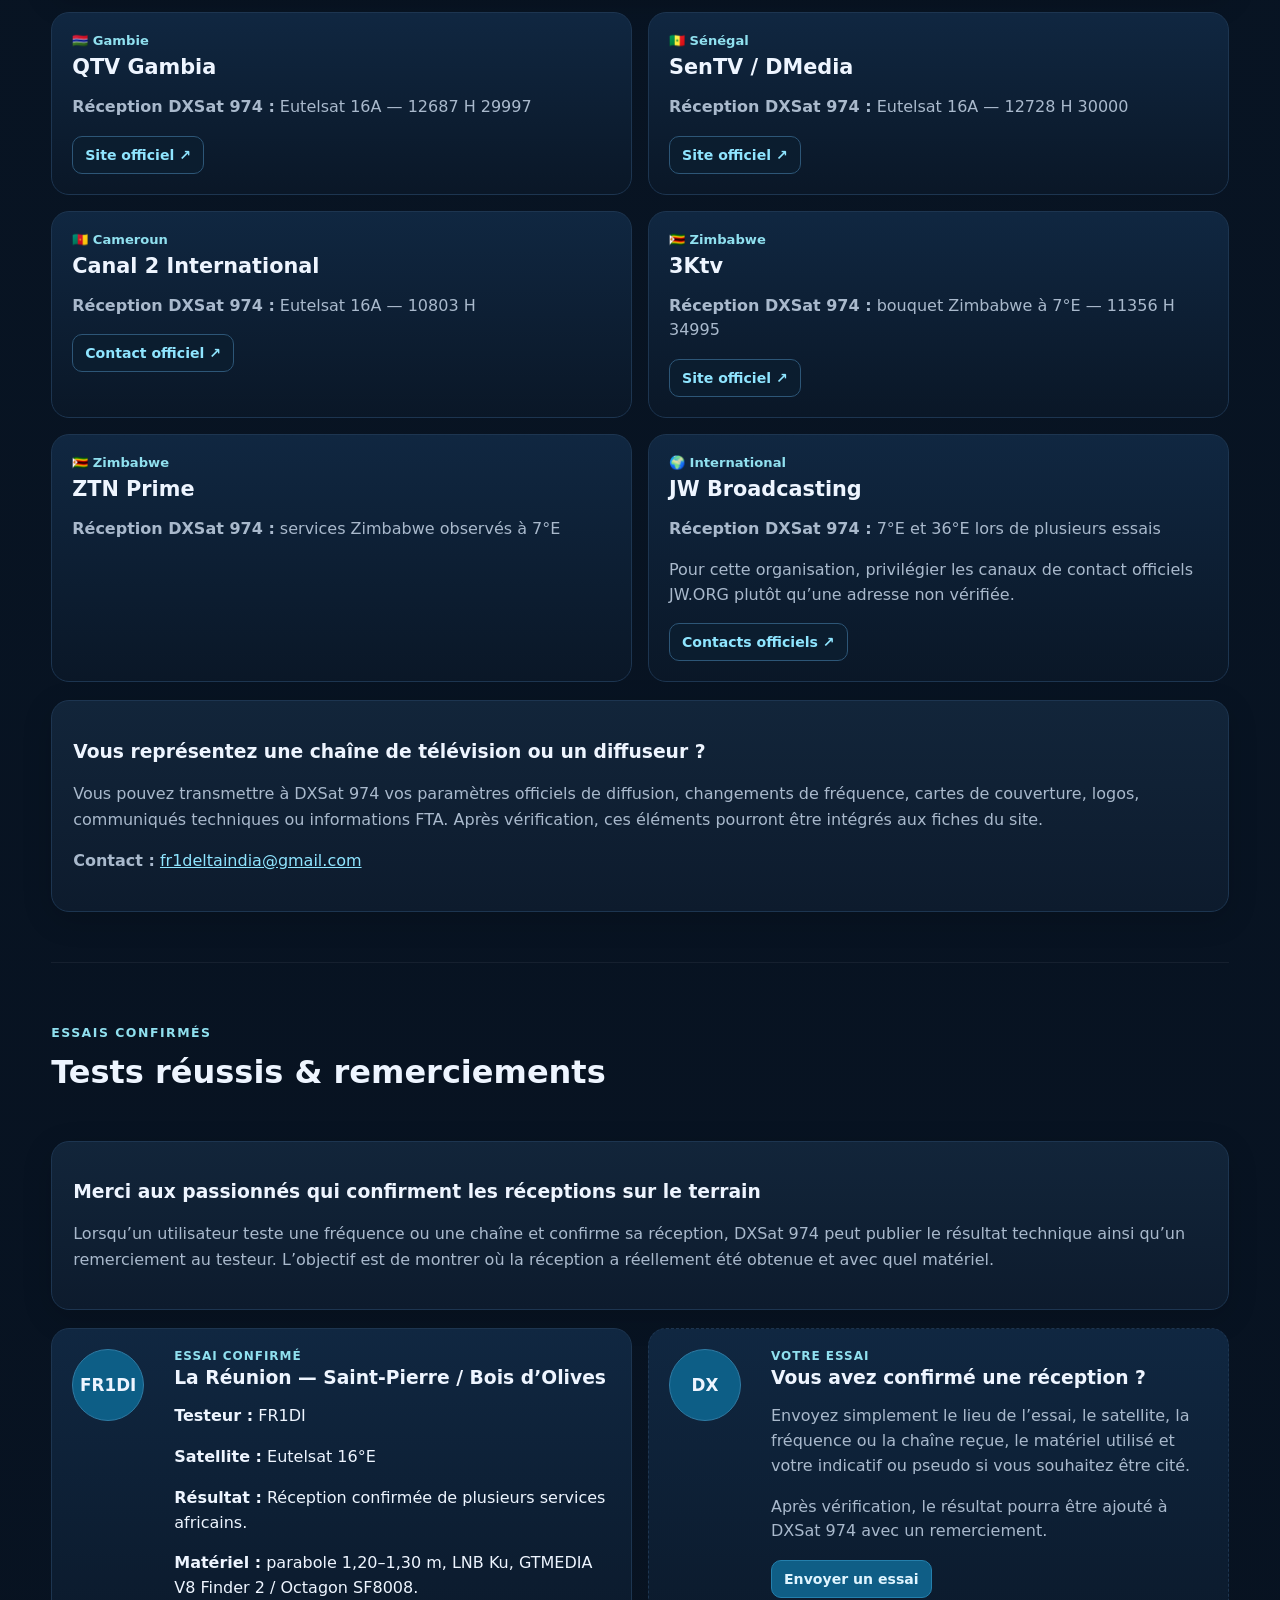
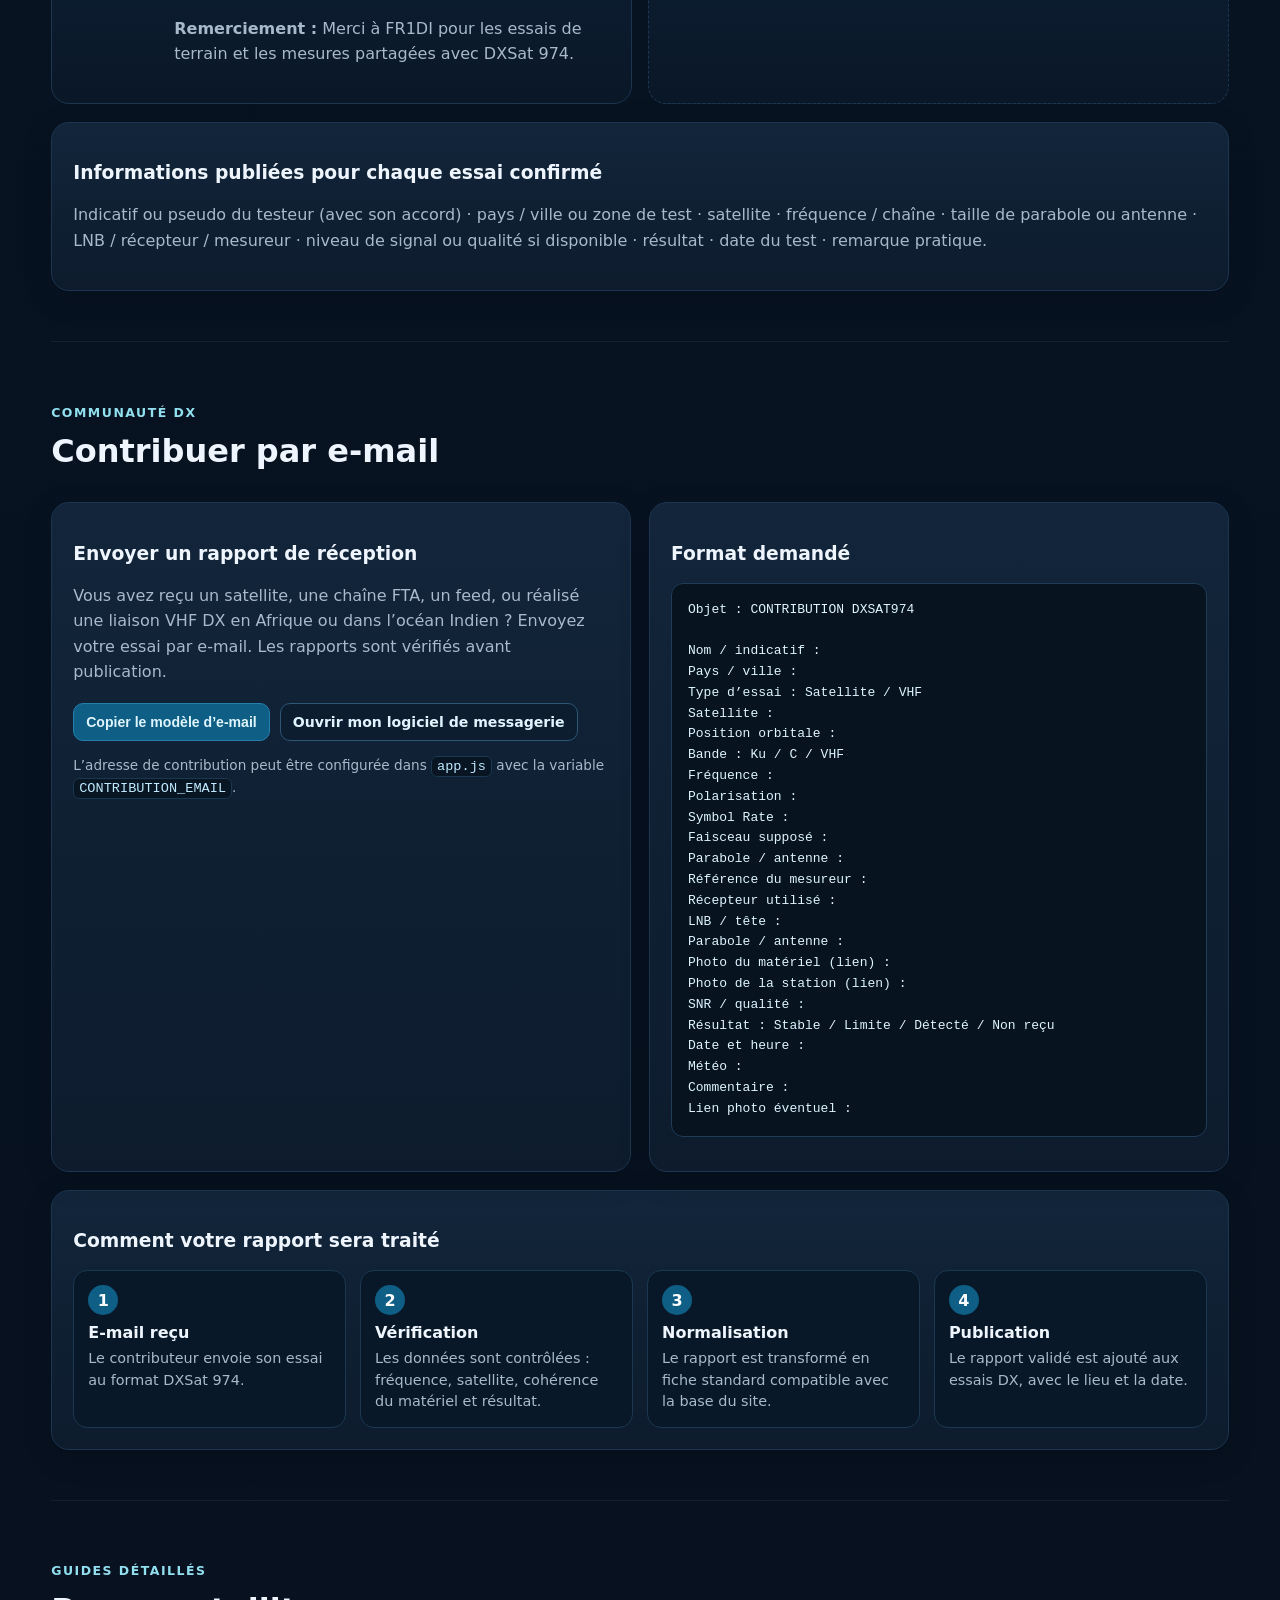
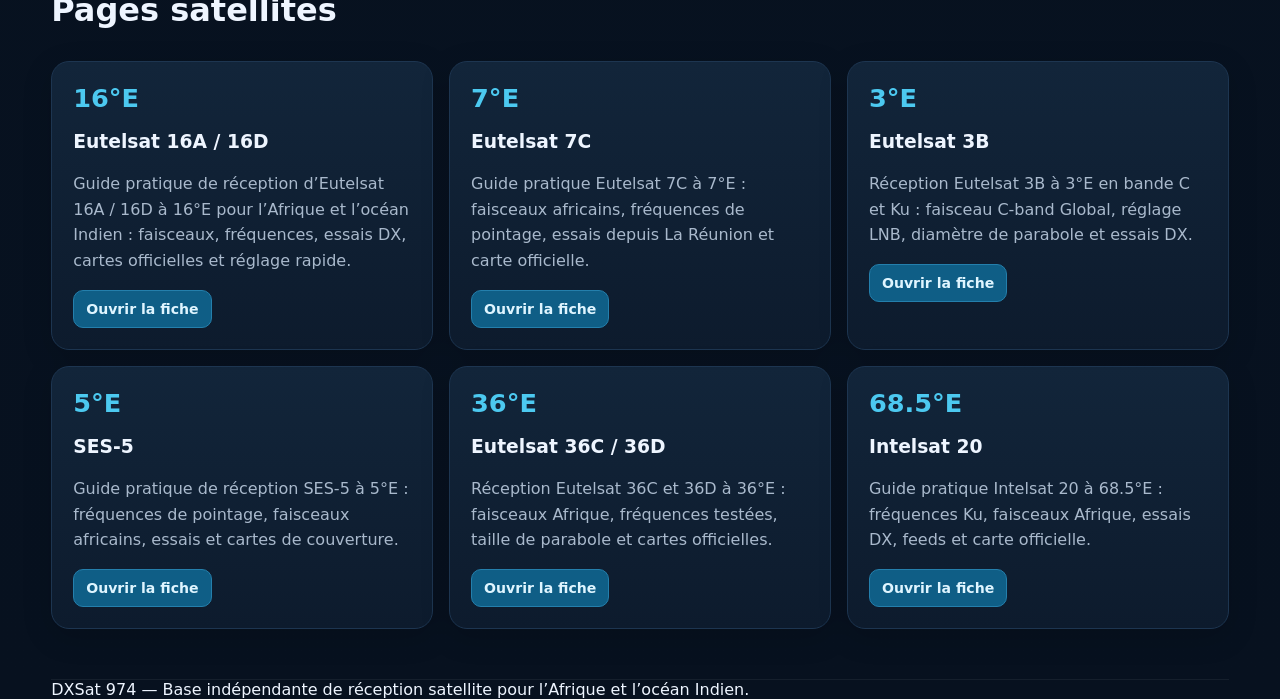
==== commit ea1378f7: "Add files via upload" ====
--- a/index.html
+++ b/index.html
@@ -5,6 +5,7 @@
   <meta name="viewport" content="width=device-width, initial-scale=1">
   <meta name="description" content="DXSat 974 — Guide pratique de réception satellite et VHF DX pour l’Afrique et l’océan Indien : essais réels, réglages rapides, fréquences, faisceaux, cartes officielles et rapports de propagation.">
   <title>DXSat 974 — Guide pratique de réception satellite et VHF DX pour l’Afrique et l’océan Indien</title>
+  <link rel="stylesheet" href="https://unpkg.com/leaflet@1.9.4/dist/leaflet.css" integrity="sha256-p4NxAoJBhIINfQ3ynOSWqKZq8F0RzGZ93yWQh5B2F5Q=" crossorigin="">
   <link rel="stylesheet" href="styles.css">
 <link rel="canonical" href="https://fr1deltaindia.github.io/DXSat974/">
 <meta property="og:title" content="DXSat 974 — Guide pratique satellite & VHF DX">
@@ -46,6 +47,7 @@
       <a href="#accueil">Accueil</a>
       <a href="updates.html">Dernières mises à jour</a>
       <a href="#pointage-rapide">Réglage rapide</a>
+      <a href="#carte-reunion">Carte Réunion</a>
       <a href="#actus" data-i18n="navNews">Actualités</a>
       <a href="#essais" data-i18n="navTests">Réceptions DX</a>
       <a href="#satellites" data-i18n="navSats">Satellites</a>
@@ -97,6 +99,55 @@
       <div><span class="trust-dot watch"></span><strong>À surveiller</strong><small>information en évolution</small></div>
       <div><span class="trust-dot planned"></span><strong>À tester</strong><small>essai prévu</small></div>
     </div>
+  </div>
+</section>
+
+
+
+<section id="carte-reunion" class="interactive-map-section">
+  <div class="section-head">
+    <div>
+      <p class="eyebrow">Carte interactive des essais</p>
+      <h2>Réception satellite à La Réunion</h2>
+    </div>
+  </div>
+  <p class="section-intro">
+    Cliquez sur un point pour voir les satellites testés dans cette zone, les fréquences, le matériel utilisé et le résultat. Les positions publiées sont volontairement approximatives afin de respecter la vie privée des testeurs.
+  </p>
+
+  <div class="map-controls card">
+    <label>Satellite
+      <select id="mapSatelliteFilter"><option value="">Tous les satellites</option></select>
+    </label>
+    <label>Résultat
+      <select id="mapStatusFilter">
+        <option value="">Tous les résultats</option>
+        <option value="Stable">Reçu / Stable</option>
+        <option value="Limite">Limite</option>
+        <option value="Non reçu">Non reçu</option>
+        <option value="À tester">À tester</option>
+      </select>
+    </label>
+    <button class="btn" id="mapReset" type="button">Réinitialiser</button>
+  </div>
+
+  <div class="interactive-map-layout">
+    <div id="reunionMap" class="reunion-map" aria-label="Carte interactive des essais de réception satellite à La Réunion"></div>
+    <aside class="map-detail card" id="mapDetail" aria-live="polite">
+      <div class="map-detail-empty">
+        <span class="map-detail-icon">📍</span>
+        <h3>Sélectionnez un lieu d’essai</h3>
+        <p class="muted">Les informations détaillées apparaîtront ici.</p>
+      </div>
+    </aside>
+  </div>
+
+  <div class="map-legend card">
+    <strong>Légende :</strong>
+    <span><i class="dot dot-stable"></i> Reçu / Stable</span>
+    <span><i class="dot dot-limit"></i> Limite</span>
+    <span><i class="dot dot-fail"></i> Non reçu</span>
+    <span><i class="dot dot-planned"></i> À tester</span>
   </div>
 </section>
 
@@ -607,6 +658,7 @@
     <div class="wrap" data-i18n="footer">DXSat 974 — Base indépendante de réception satellite pour l’Afrique et l’océan Indien.</div>
   </footer>
 
+  <script src="https://unpkg.com/leaflet@1.9.4/dist/leaflet.js" integrity="sha256-20nQCchB9co0qIjJZRGuk2/Z9VM+kNiyxNV1lvTlZBo=" crossorigin=""></script>
   <script src="data.js"></script>
   <script src="app.js"></script>
 <!-- Cloudflare Web Analytics -->
--- a/styles.css
+++ b/styles.css
@@ -131,3 +131,40 @@
 .thanks-card,.contributors-intro{margin-top:18px}
 .placeholder{border-style:dashed}
 @media(max-width:800px){.contributors-grid{grid-template-columns:1fr}.contributor-card{grid-template-columns:72px 1fr}}
+
+.map-showcase{margin:26px auto 8px}
+.map-card{display:grid;grid-template-columns:1.35fr .9fr;gap:22px;align-items:start;background:linear-gradient(180deg,#0d2033,#091726);border:1px solid var(--line);border-radius:22px;padding:20px;box-shadow:0 14px 34px rgba(0,0,0,.25)}
+.map-image{display:block;width:100%;height:auto;border-radius:16px;border:1px solid #1c3953;box-shadow:0 10px 24px rgba(0,0,0,.28)}
+.map-sidebar{display:flex;flex-direction:column;gap:12px}
+.map-badge{display:inline-block;align-self:flex-start;padding:7px 10px;border-radius:999px;background:rgba(88,214,255,.12);border:1px solid rgba(88,214,255,.35);color:#9fe8ff;font-size:.82rem;font-weight:800;text-transform:uppercase;letter-spacing:.06em}
+.map-sidebar h3{margin:0;font-size:1.45rem}
+.map-points{margin:0;padding-left:18px;color:var(--muted);line-height:1.65}
+.map-points li{margin:0 0 6px}
+.map-actions{display:flex;gap:10px;flex-wrap:wrap;margin-top:4px}
+@media(max-width:980px){.map-card{grid-template-columns:1fr}.map-sidebar{padding-top:4px}}
+
+
+/* Version 19 — carte interactive */
+.interactive-map-section{margin:30px 0}
+.map-controls{display:flex;gap:14px;align-items:end;flex-wrap:wrap;margin-bottom:16px}
+.map-controls label{display:flex;flex-direction:column;gap:6px;font-size:.82rem;font-weight:800;color:var(--muted)}
+.map-controls select{min-width:190px;background:#081725;color:var(--text);border:1px solid var(--line);border-radius:10px;padding:10px 12px;font-size:1rem}
+.interactive-map-layout{display:grid;grid-template-columns:minmax(0,1.5fr) minmax(300px,.8fr);gap:18px;align-items:stretch}
+.reunion-map{min-height:560px;border-radius:18px;border:1px solid var(--line);overflow:hidden;background:#0a1727;z-index:1}
+.map-detail{margin:0;min-height:560px;overflow:auto}
+.map-detail-empty{display:flex;min-height:500px;flex-direction:column;align-items:center;justify-content:center;text-align:center}
+.map-detail-icon{font-size:2.2rem}
+.map-location-head{border-bottom:1px solid var(--line);padding-bottom:12px;margin-bottom:12px}
+.map-location-head h3{margin:.2rem 0}
+.map-location-meta{font-size:.85rem;color:var(--muted)}
+.map-test{border:1px solid var(--line);border-radius:14px;padding:13px;margin:10px 0;background:#0a1827}
+.map-test h4{margin:0 0 8px;font-size:1rem}
+.map-test-grid{display:grid;grid-template-columns:1fr 1fr;gap:7px 12px;font-size:.86rem}
+.map-test-grid span{color:var(--muted)}
+.map-status{display:inline-flex;align-items:center;gap:6px;border-radius:999px;padding:5px 9px;font-size:.76rem;font-weight:800;margin-top:9px;border:1px solid var(--line)}
+.map-legend{display:flex;gap:16px;align-items:center;flex-wrap:wrap;margin-top:14px}
+.map-legend span{display:inline-flex;align-items:center;gap:7px;color:var(--muted)}
+.dot{width:10px;height:10px;border-radius:50%;display:inline-block}.dot-stable{background:#4ade80}.dot-limit{background:#fbbf24}.dot-fail{background:#f87171}.dot-planned{background:#94a3b8}
+.leaflet-popup-content-wrapper,.leaflet-popup-tip{background:#0d2033;color:#eef5ff}.leaflet-popup-content{margin:12px 14px}.leaflet-container a{color:#45c8ff}
+@media(max-width:980px){.interactive-map-layout{grid-template-columns:1fr}.reunion-map{min-height:460px}.map-detail{min-height:auto}.map-detail-empty{min-height:220px}}
+@media(max-width:520px){.reunion-map{min-height:390px}.map-controls label,.map-controls select{width:100%;min-width:0}.map-test-grid{grid-template-columns:1fr}}
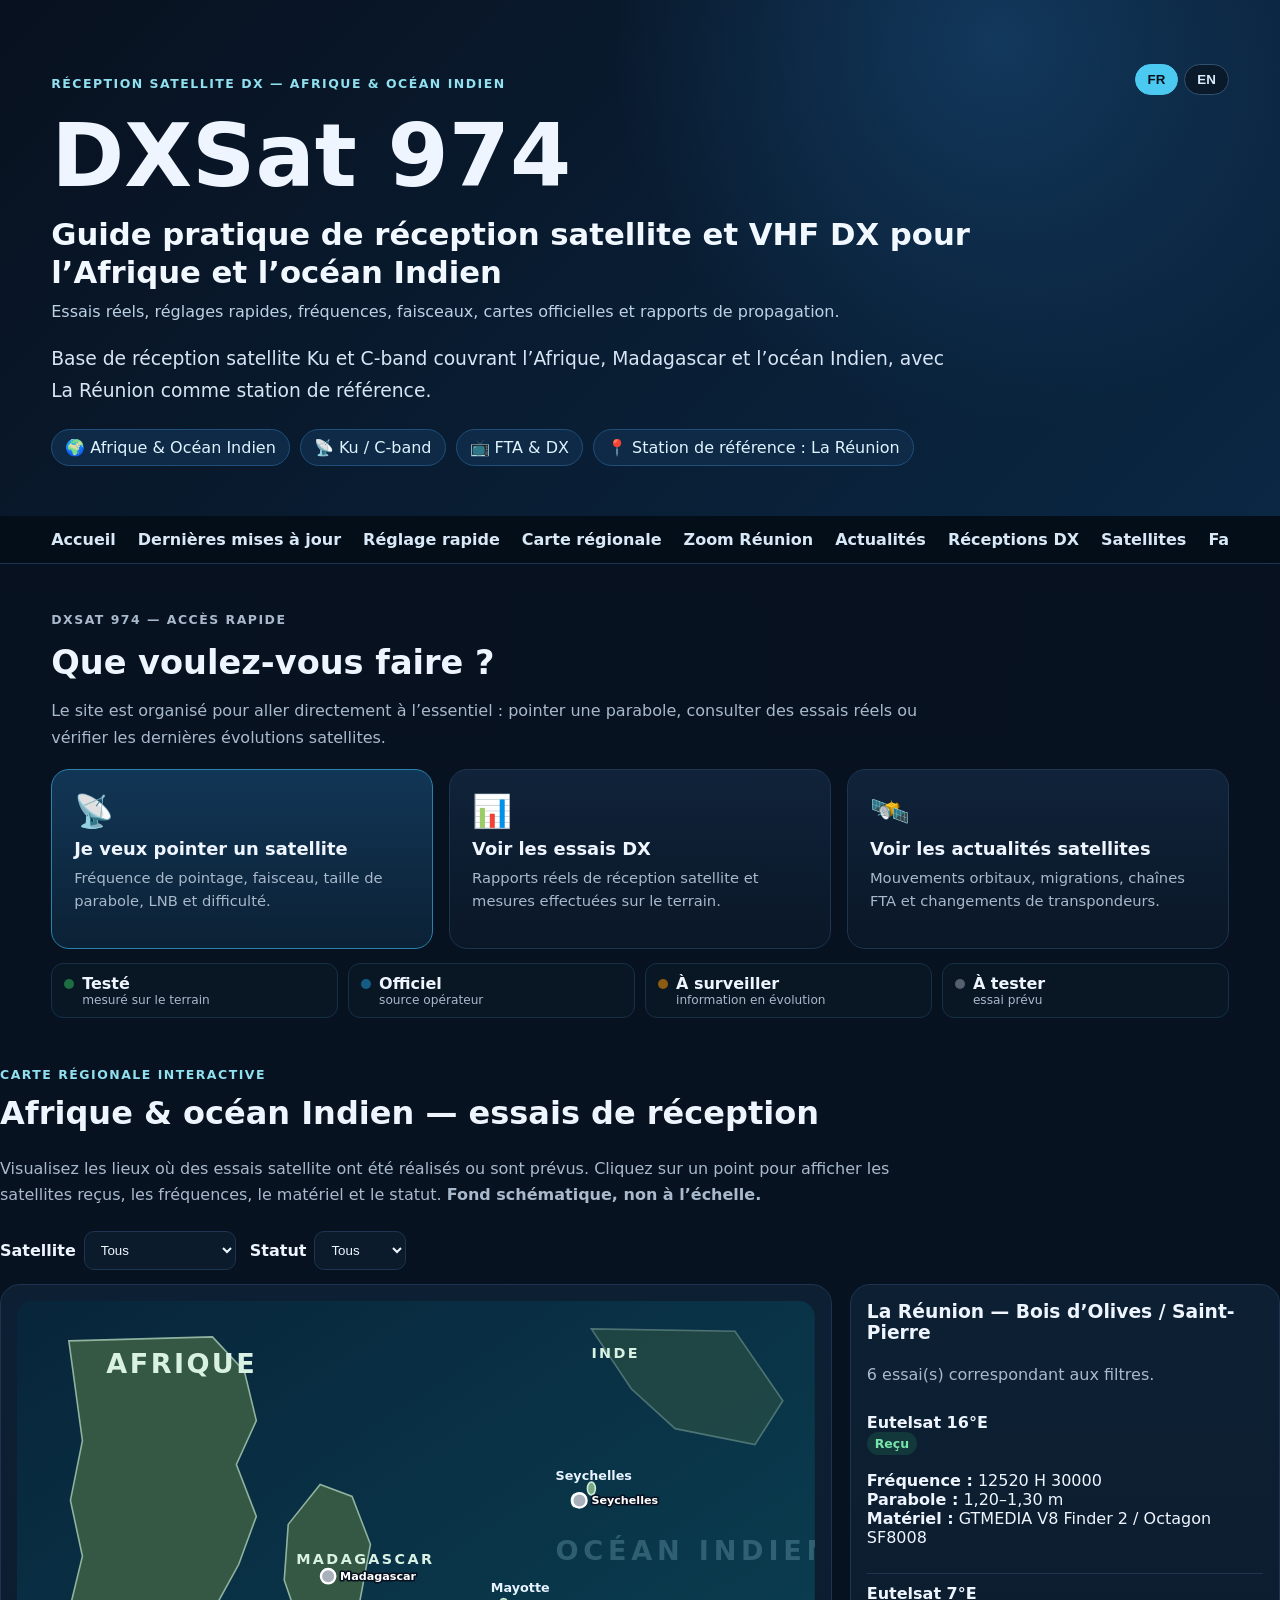
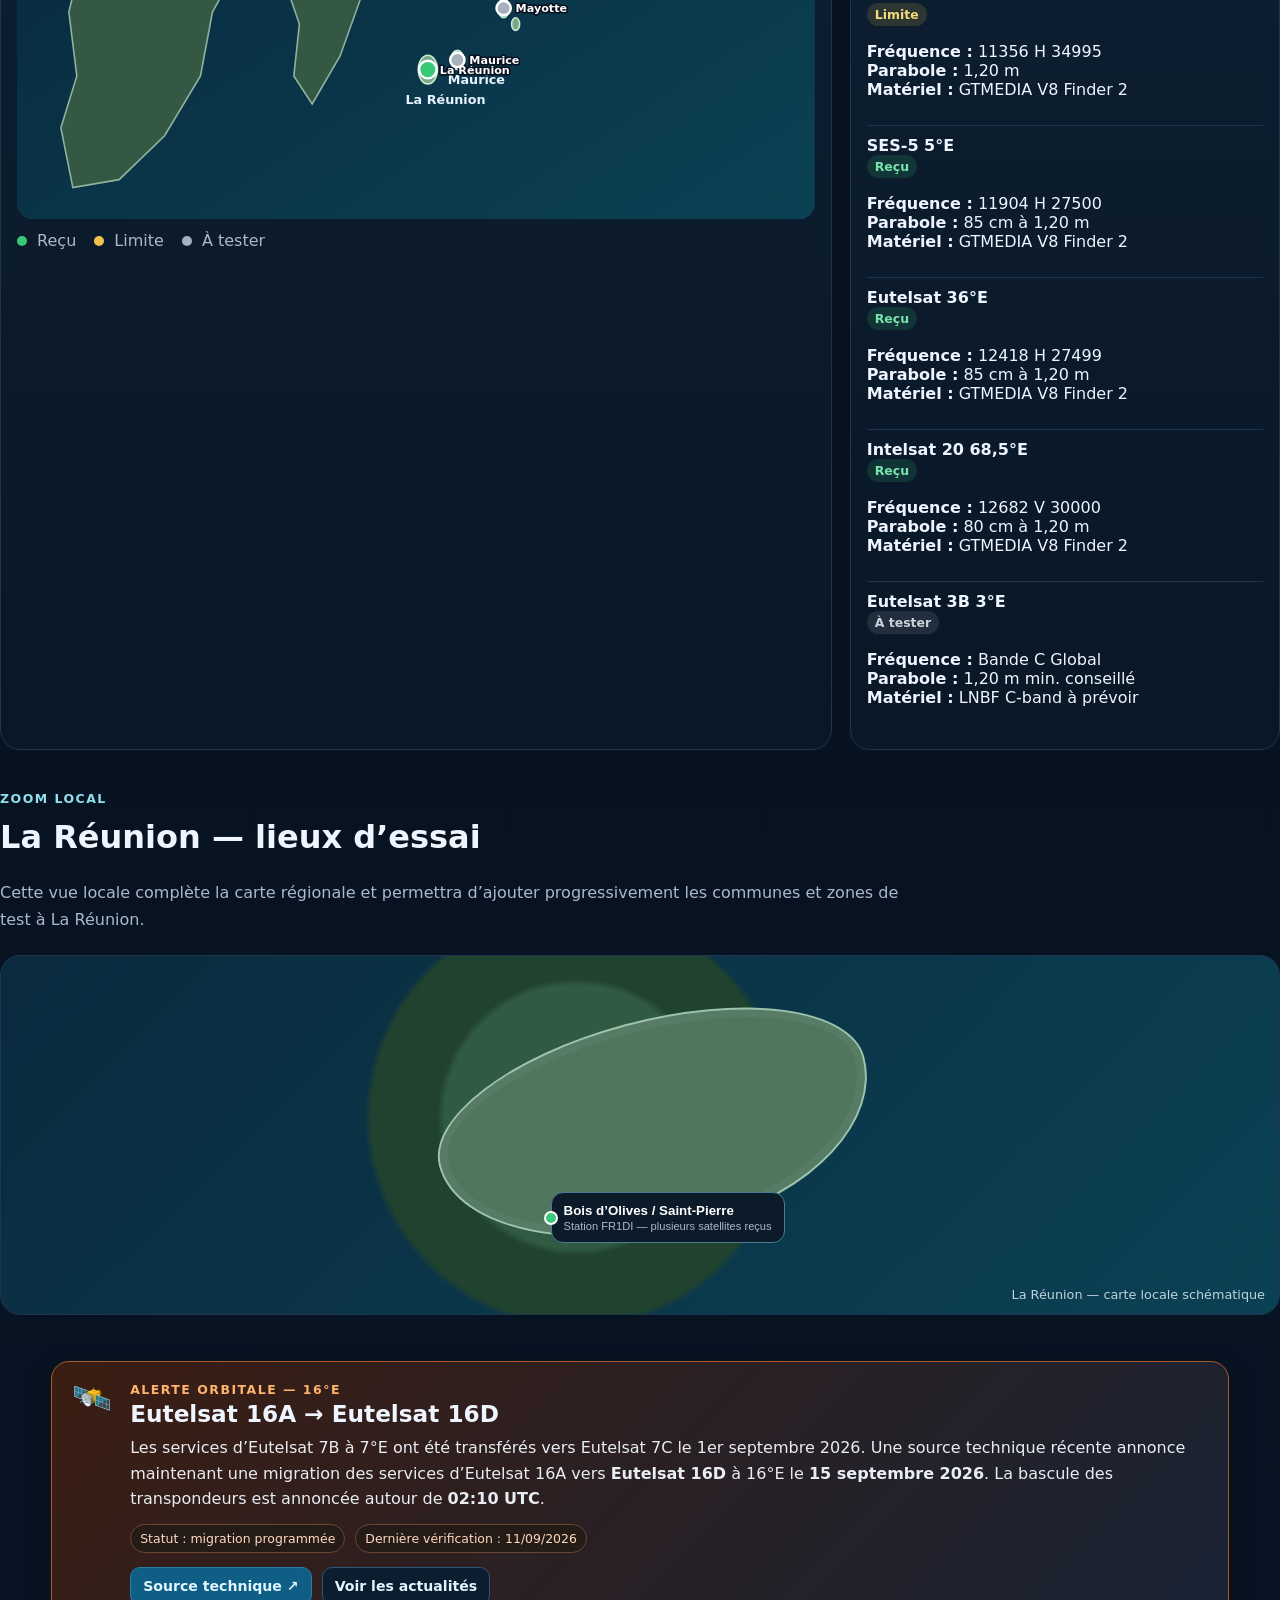
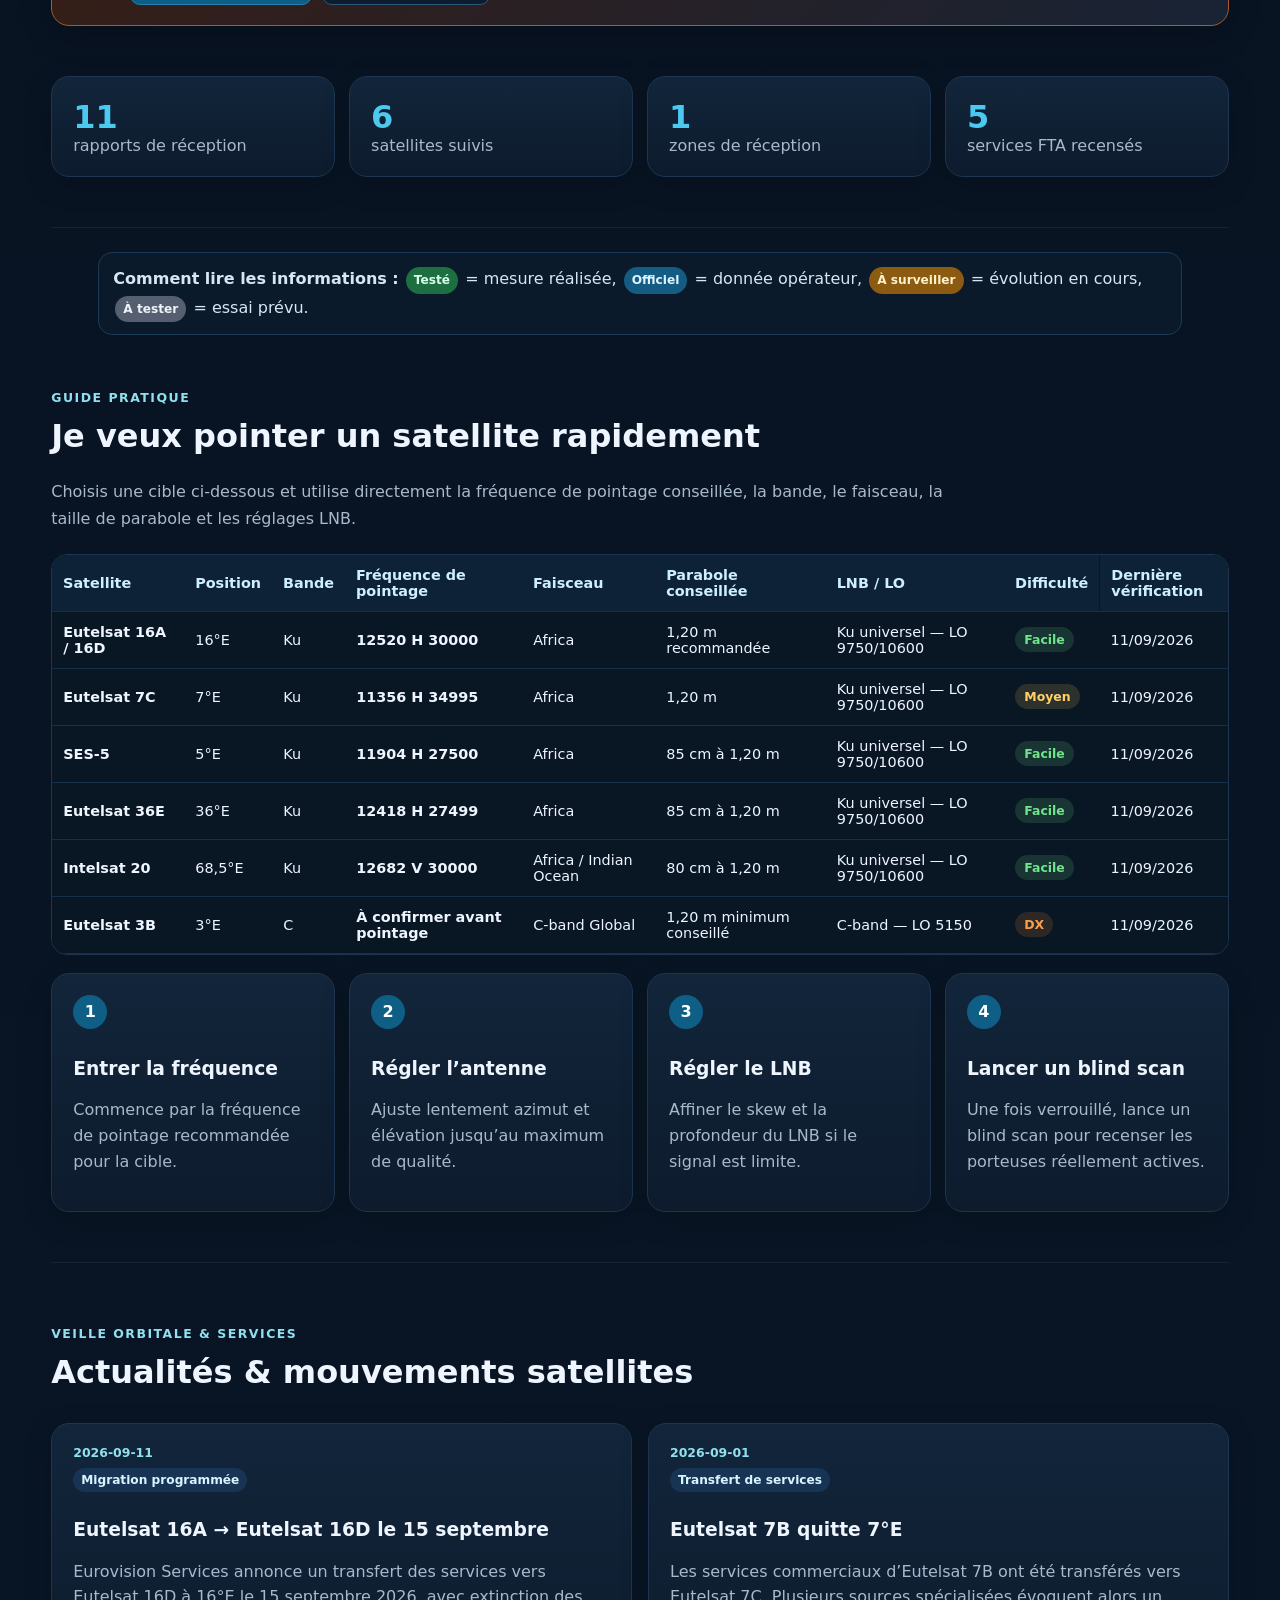
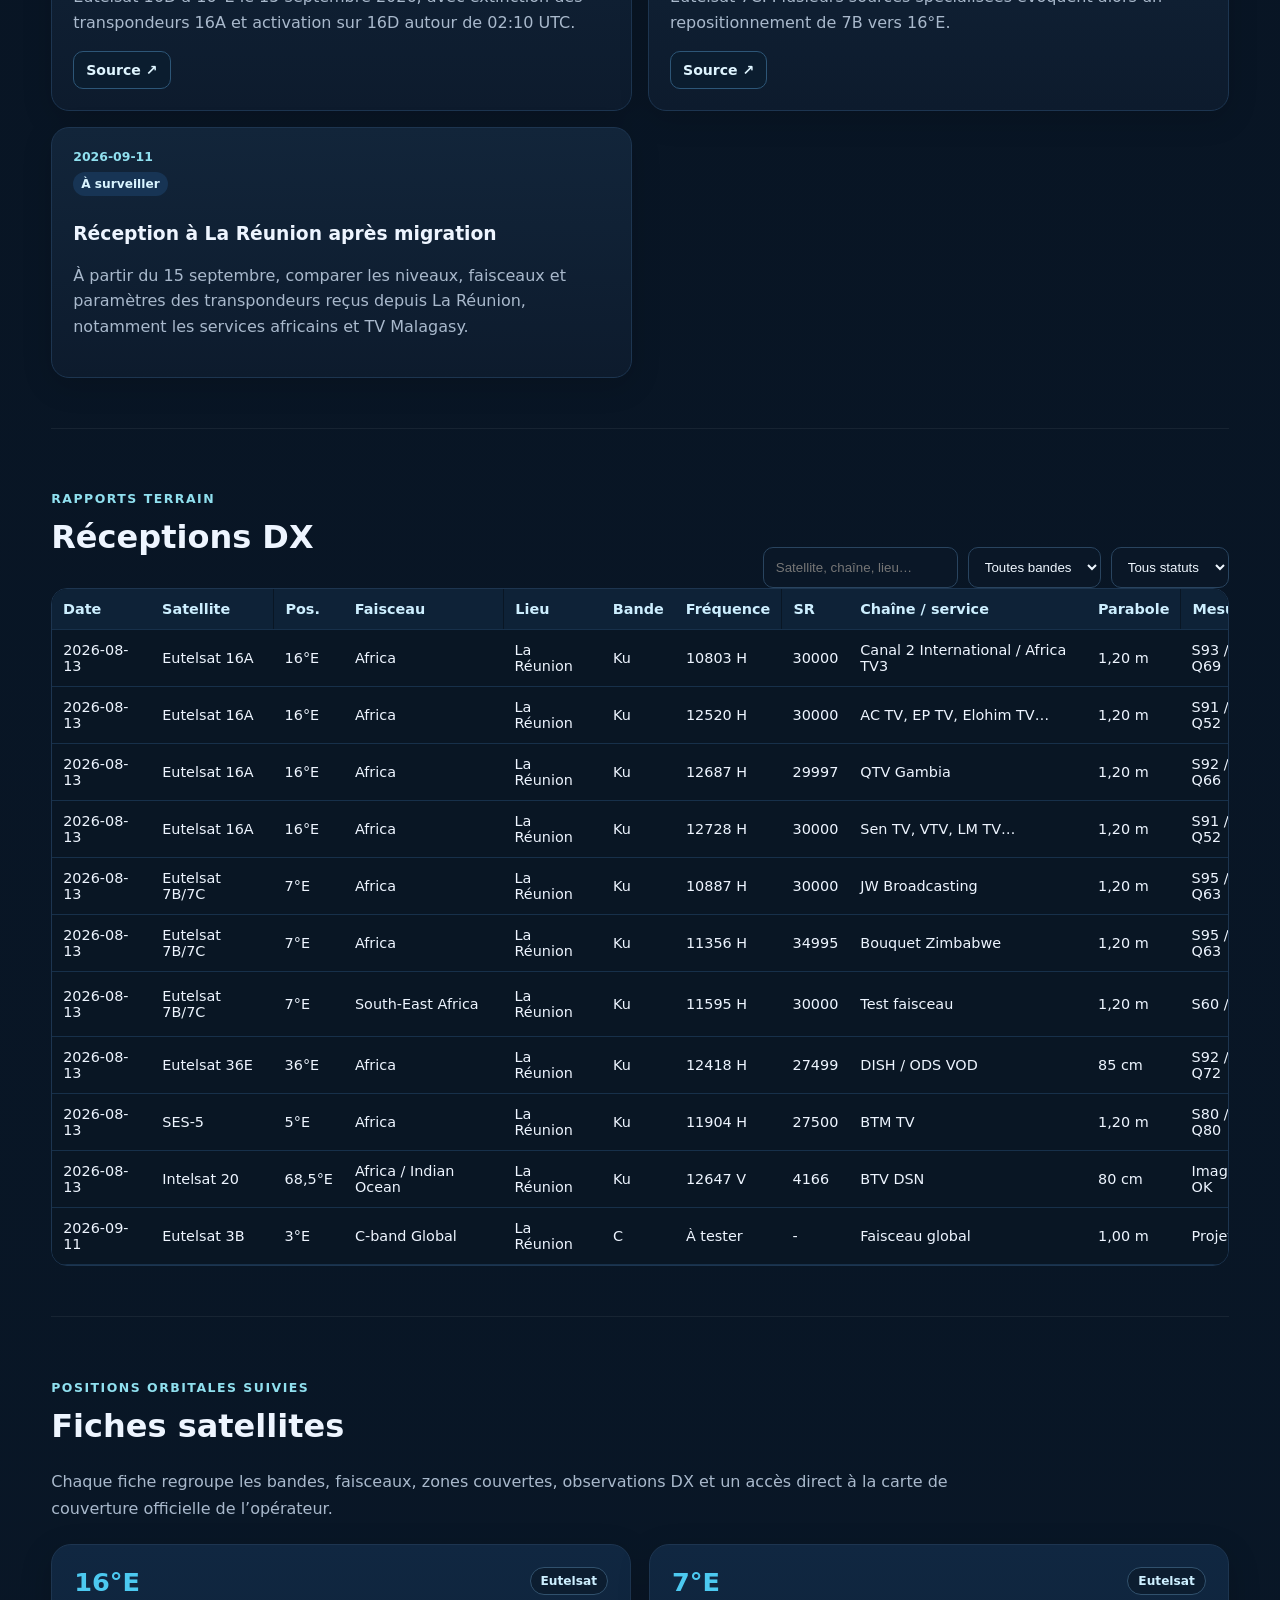
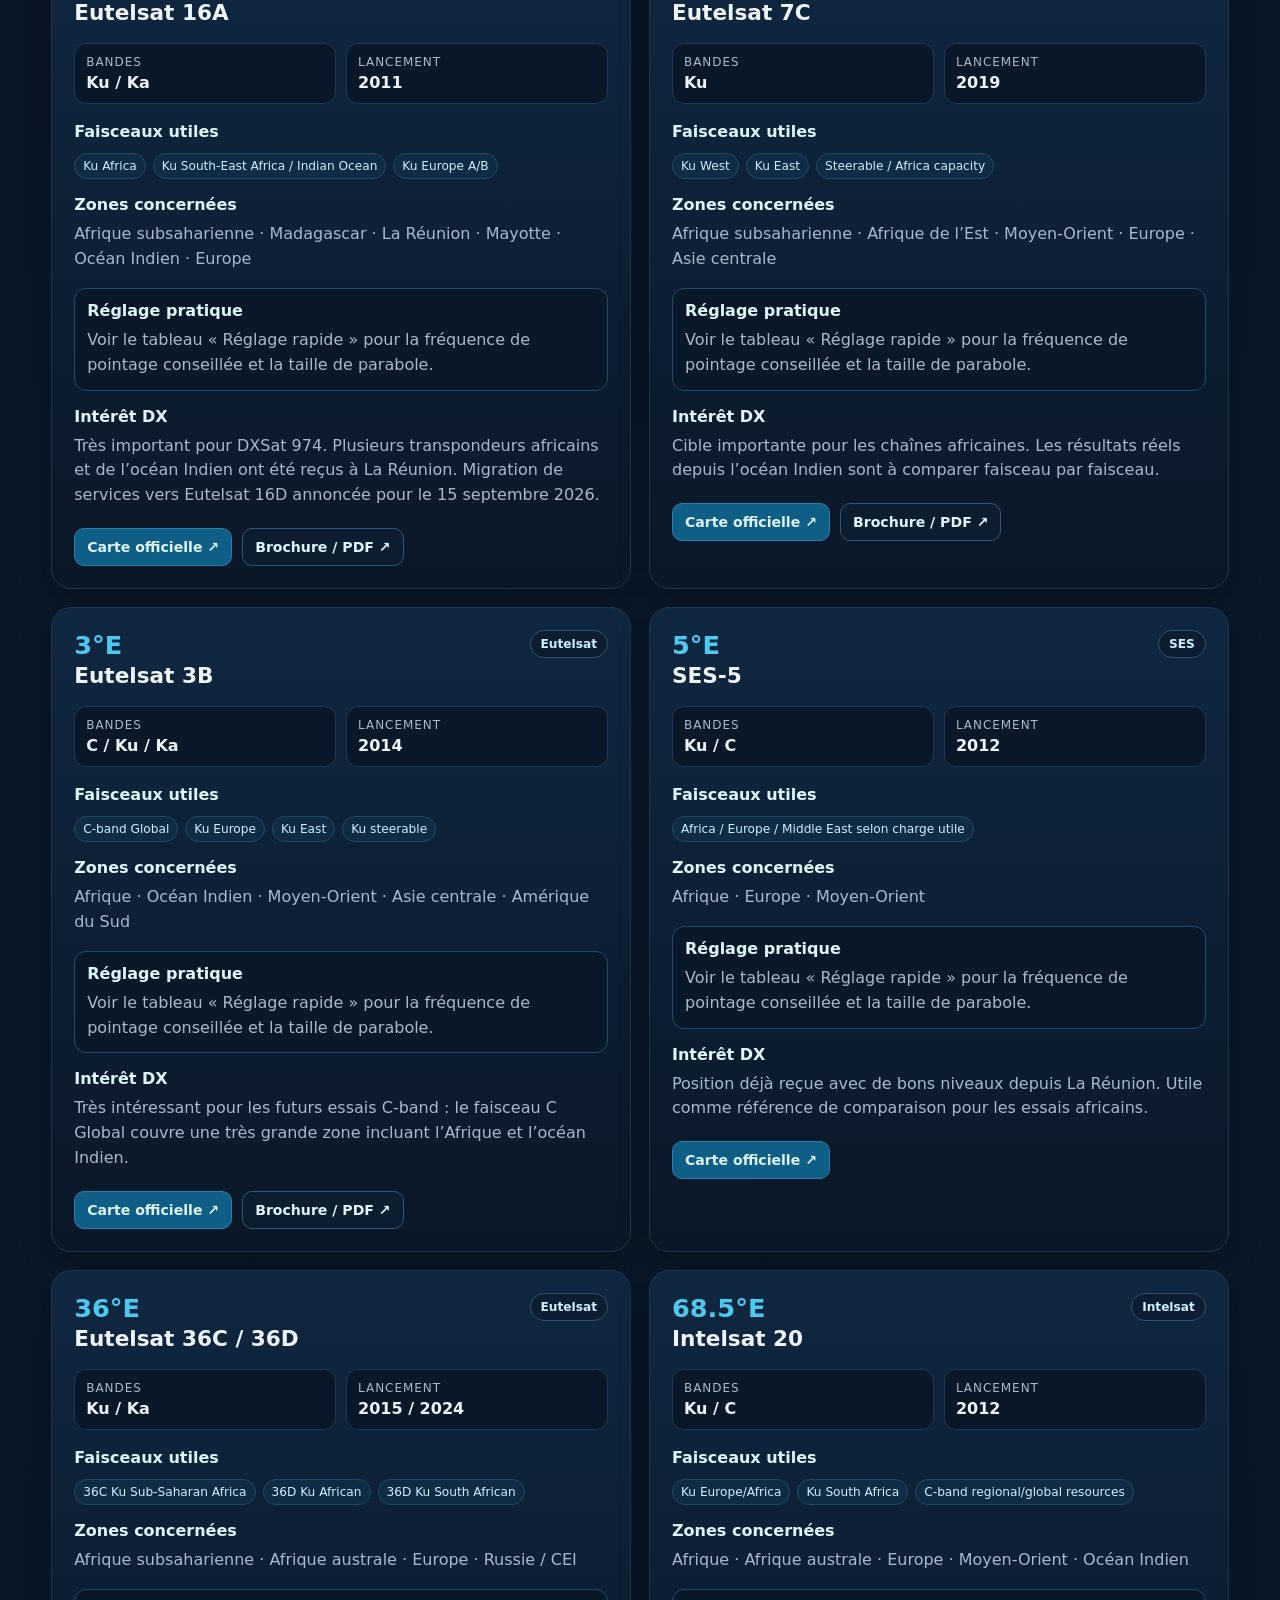
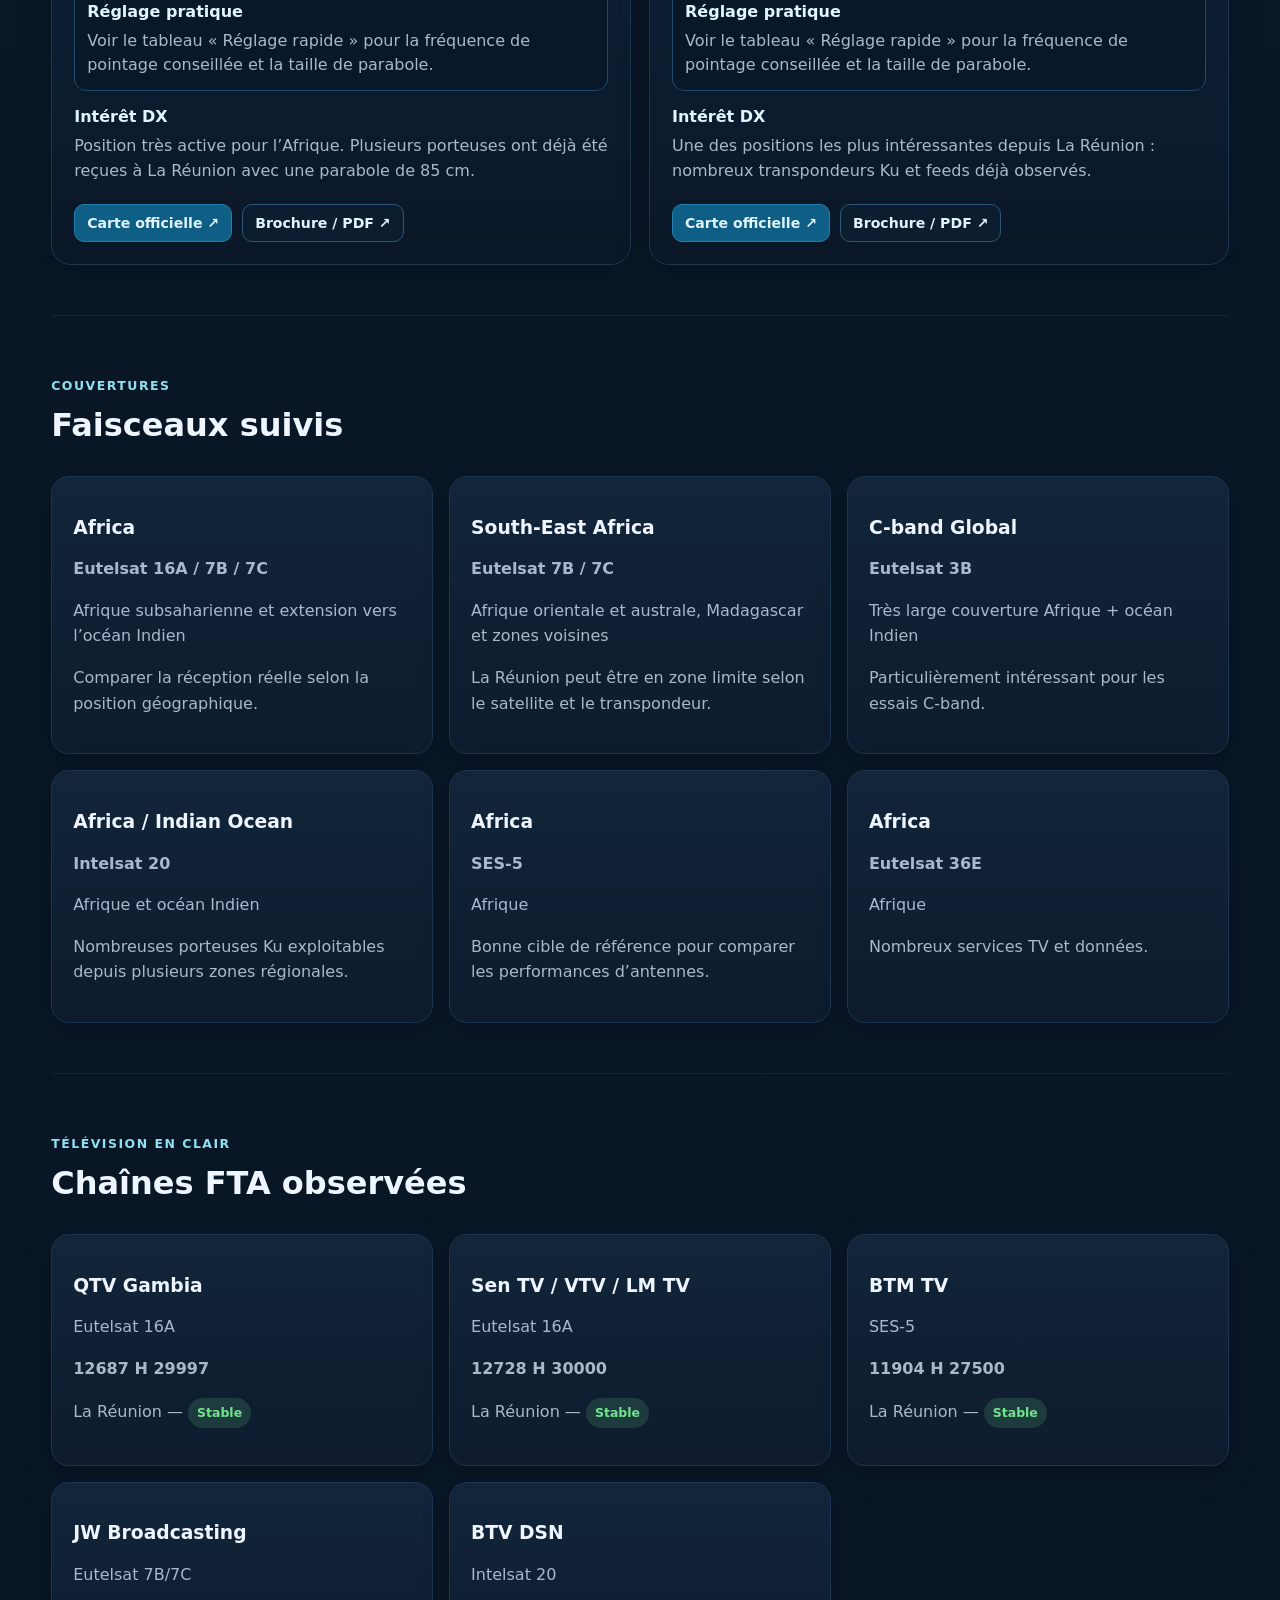
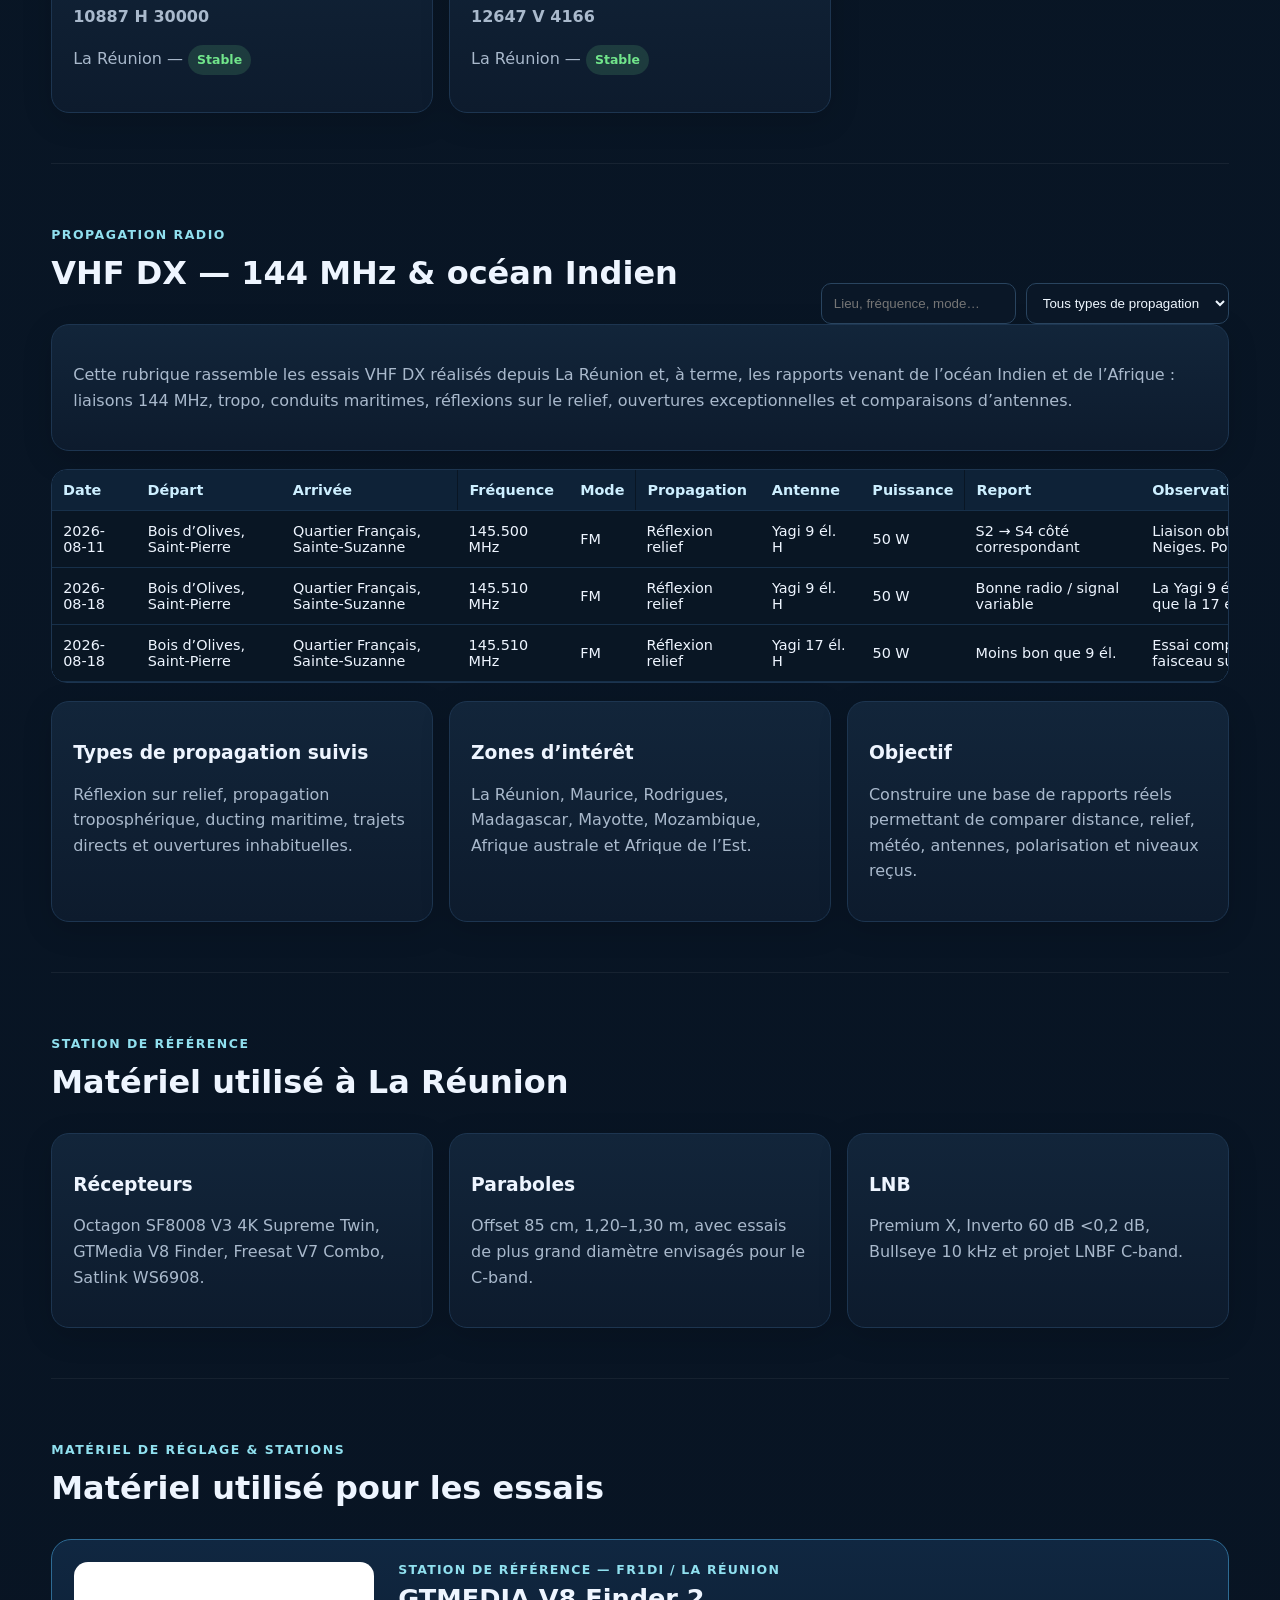
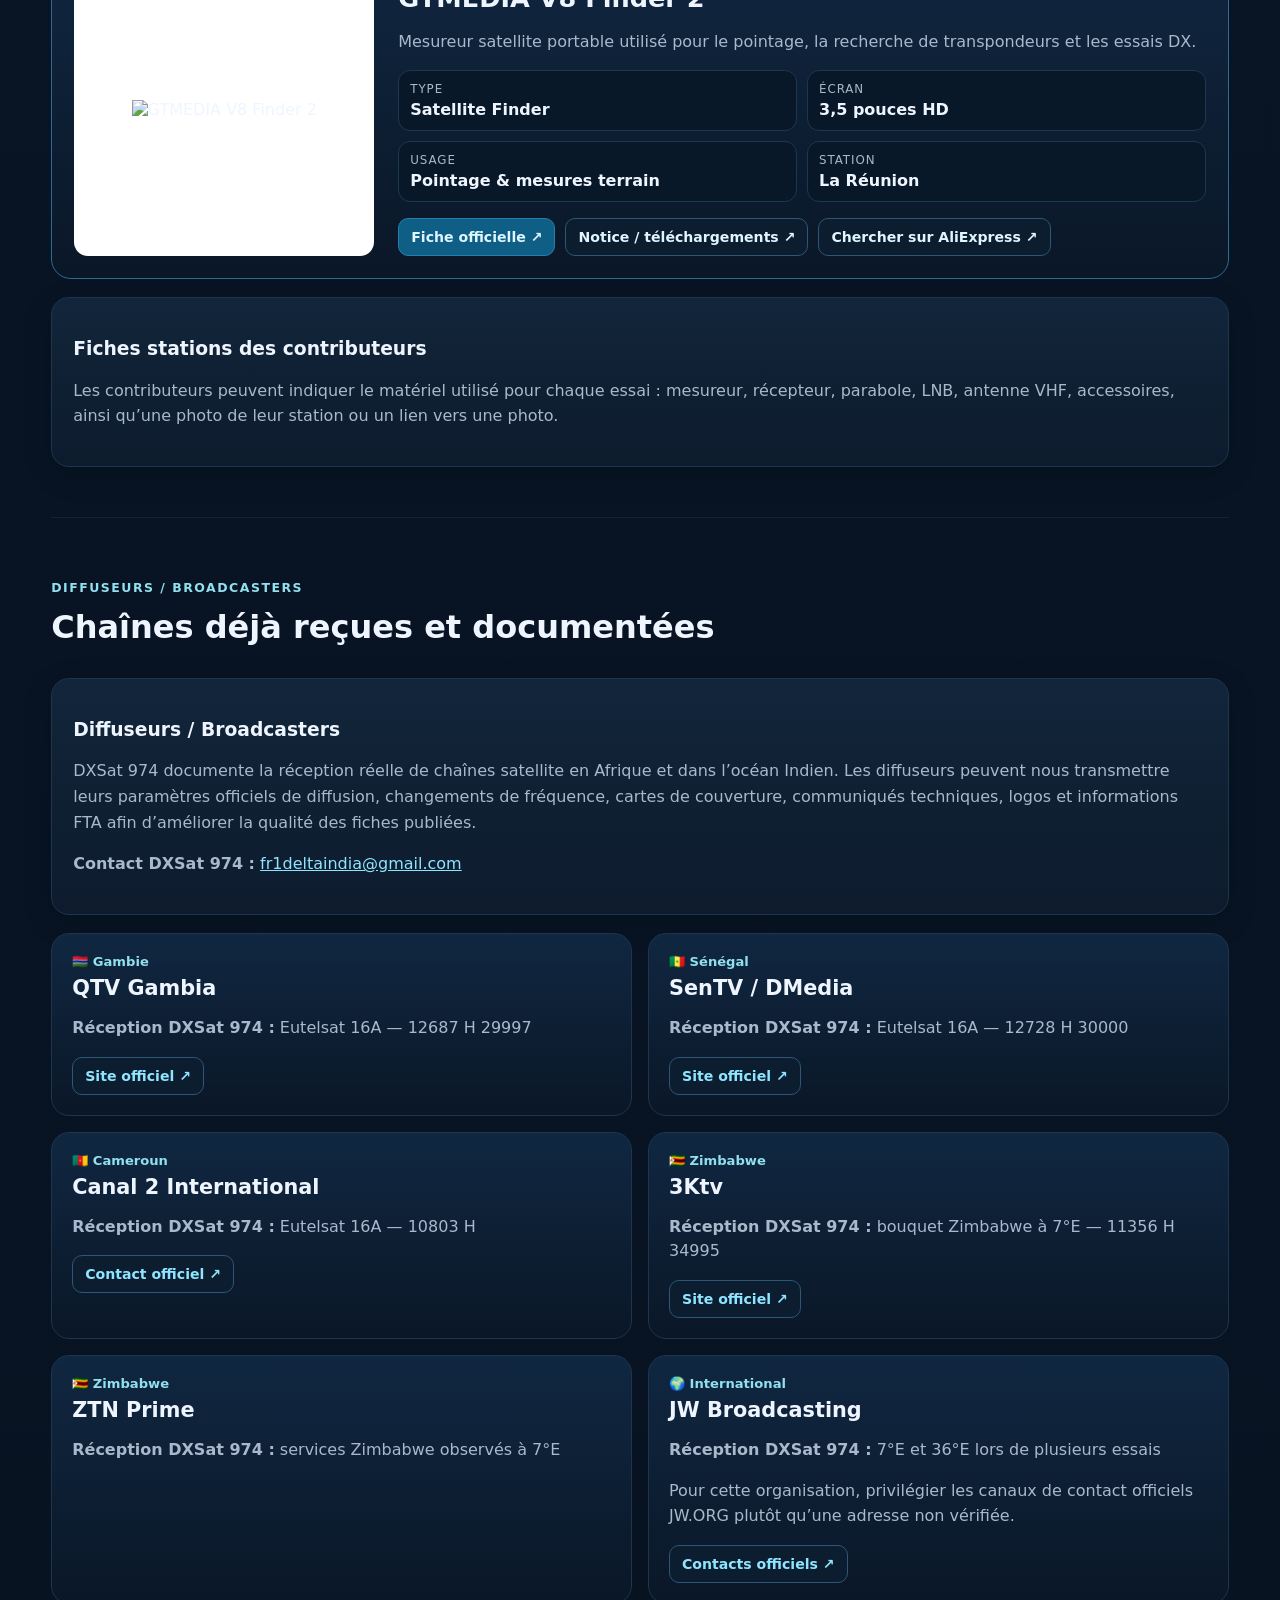
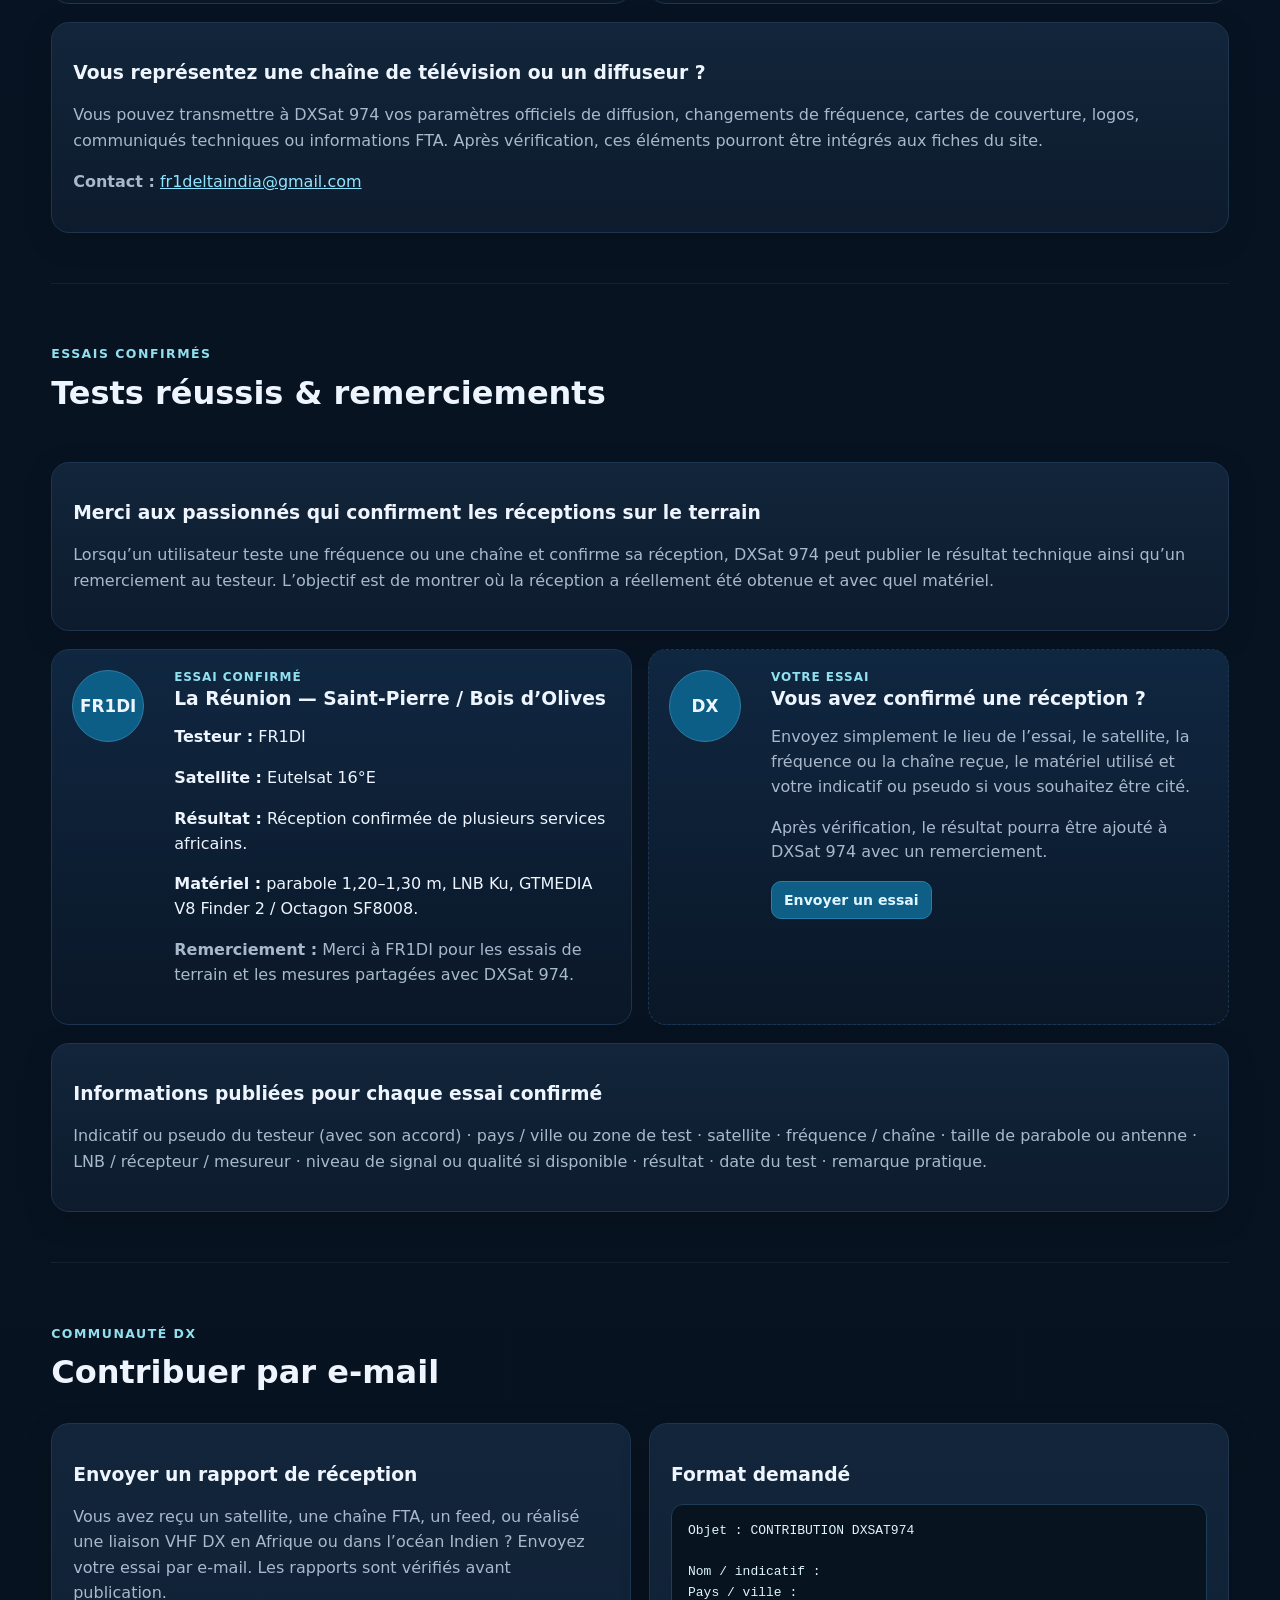
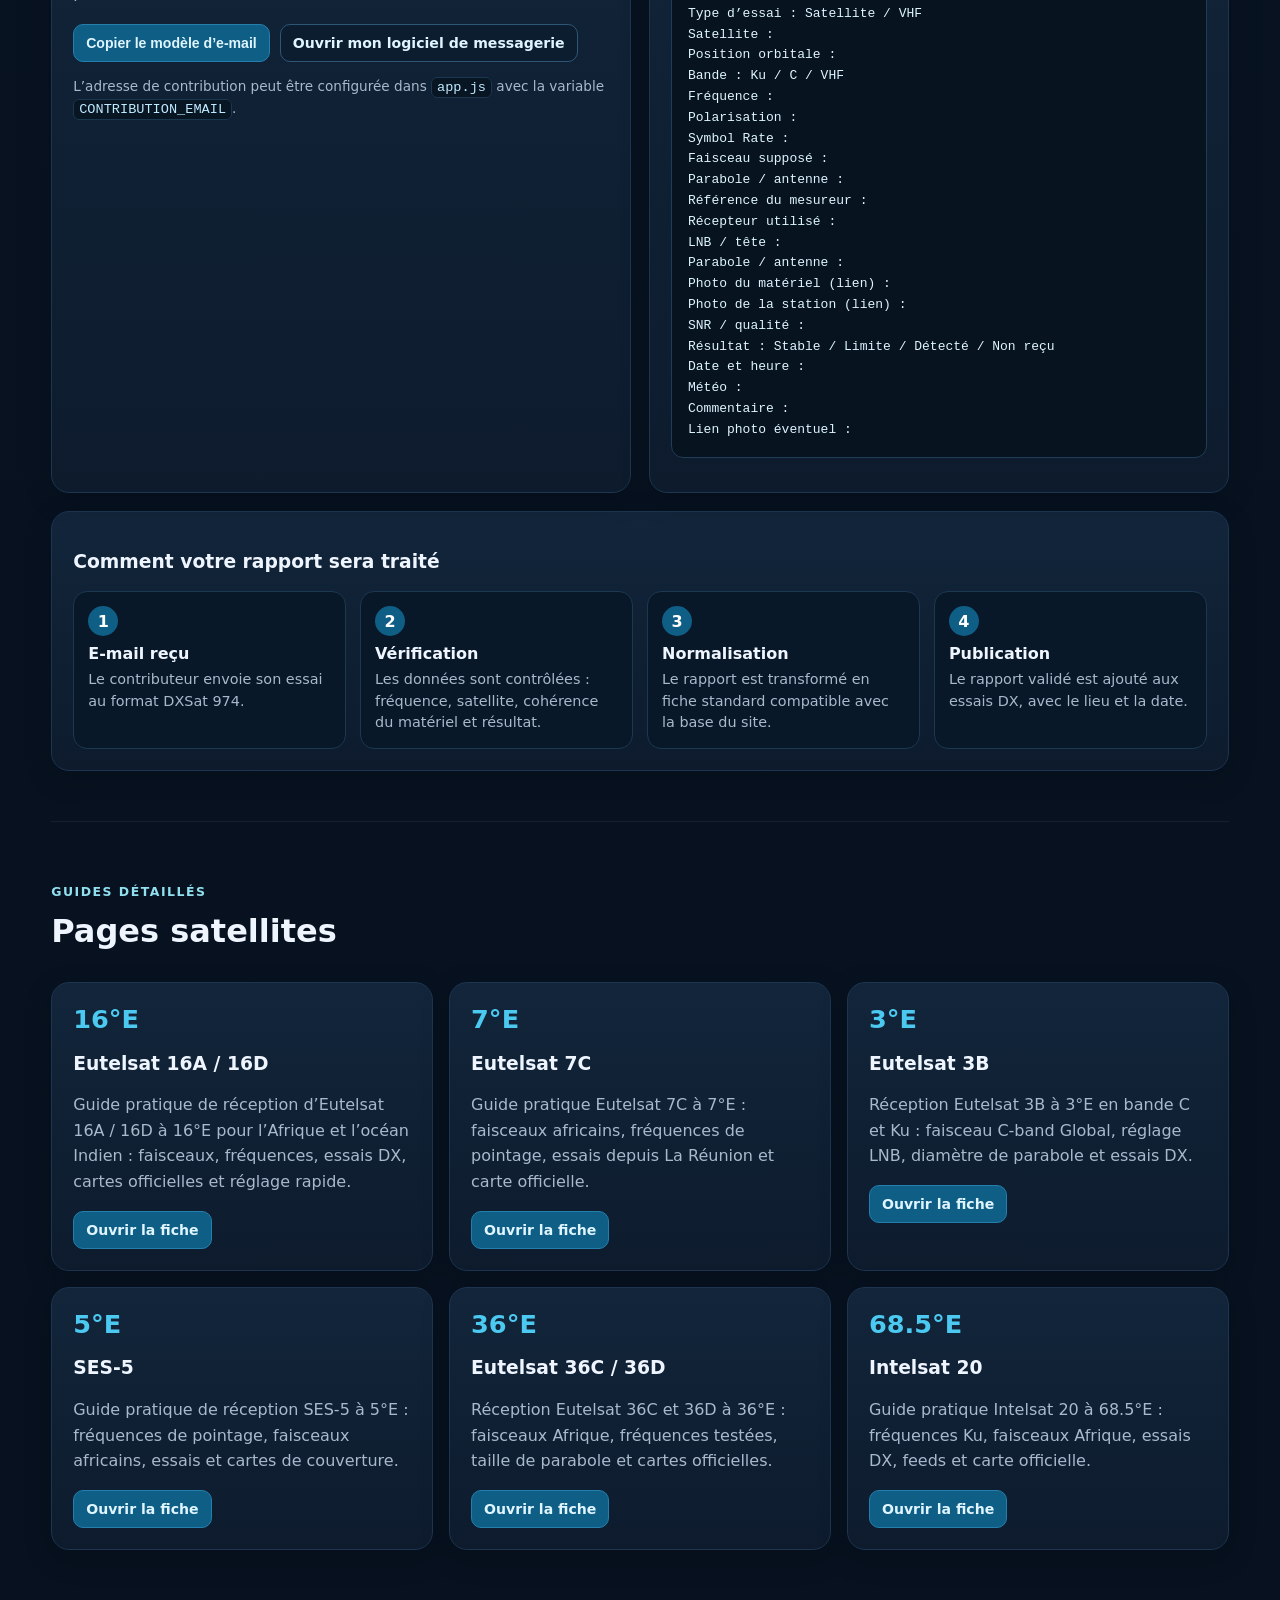
==== commit 9101b15e: "Add files via upload" ====
--- a/index.html
+++ b/index.html
@@ -5,7 +5,6 @@
   <meta name="viewport" content="width=device-width, initial-scale=1">
   <meta name="description" content="DXSat 974 — Guide pratique de réception satellite et VHF DX pour l’Afrique et l’océan Indien : essais réels, réglages rapides, fréquences, faisceaux, cartes officielles et rapports de propagation.">
   <title>DXSat 974 — Guide pratique de réception satellite et VHF DX pour l’Afrique et l’océan Indien</title>
-  <link rel="stylesheet" href="https://unpkg.com/leaflet@1.9.4/dist/leaflet.css" integrity="sha256-p4NxAoJBhIINfQ3ynOSWqKZq8F0RzGZ93yWQh5B2F5Q=" crossorigin="">
   <link rel="stylesheet" href="styles.css">
 <link rel="canonical" href="https://fr1deltaindia.github.io/DXSat974/">
 <meta property="og:title" content="DXSat 974 — Guide pratique satellite & VHF DX">
@@ -47,7 +46,8 @@
       <a href="#accueil">Accueil</a>
       <a href="updates.html">Dernières mises à jour</a>
       <a href="#pointage-rapide">Réglage rapide</a>
-      <a href="#carte-reunion">Carte Réunion</a>
+      <a href="#carte-regionale">Carte régionale</a>
+      <a href="#carte-reunion">Zoom Réunion</a>
       <a href="#actus" data-i18n="navNews">Actualités</a>
       <a href="#essais" data-i18n="navTests">Réceptions DX</a>
       <a href="#satellites" data-i18n="navSats">Satellites</a>
@@ -104,53 +104,59 @@
 
 
 
-<section id="carte-reunion" class="interactive-map-section">
-  <div class="section-head">
-    <div>
-      <p class="eyebrow">Carte interactive des essais</p>
-      <h2>Réception satellite à La Réunion</h2>
-    </div>
-  </div>
-  <p class="section-intro">
-    Cliquez sur un point pour voir les satellites testés dans cette zone, les fréquences, le matériel utilisé et le résultat. Les positions publiées sont volontairement approximatives afin de respecter la vie privée des testeurs.
-  </p>
-
-  <div class="map-controls card">
-    <label>Satellite
-      <select id="mapSatelliteFilter"><option value="">Tous les satellites</option></select>
-    </label>
-    <label>Résultat
-      <select id="mapStatusFilter">
-        <option value="">Tous les résultats</option>
-        <option value="Stable">Reçu / Stable</option>
-        <option value="Limite">Limite</option>
-        <option value="Non reçu">Non reçu</option>
-        <option value="À tester">À tester</option>
-      </select>
-    </label>
-    <button class="btn" id="mapReset" type="button">Réinitialiser</button>
-  </div>
-
-  <div class="interactive-map-layout">
-    <div id="reunionMap" class="reunion-map" aria-label="Carte interactive des essais de réception satellite à La Réunion"></div>
-    <aside class="map-detail card" id="mapDetail" aria-live="polite">
-      <div class="map-detail-empty">
-        <span class="map-detail-icon">📍</span>
-        <h3>Sélectionnez un lieu d’essai</h3>
-        <p class="muted">Les informations détaillées apparaîtront ici.</p>
-      </div>
+
+
+
+
+<section id="carte-regionale" class="regional-map-section">
+  <div class="section-head"><div><p class="eyebrow">Carte régionale interactive</p><h2>Afrique & océan Indien — essais de réception</h2></div></div>
+  <p class="section-intro">Visualisez les lieux où des essais satellite ont été réalisés ou sont prévus. Cliquez sur un point pour afficher les satellites reçus, les fréquences, le matériel et le statut. <strong>Fond schématique, non à l’échelle.</strong></p>
+  <div class="regional-controls">
+    <label>Satellite <select id="regionalSatFilter"><option value="">Tous</option></select></label>
+    <label>Statut <select id="regionalStatusFilter"><option value="">Tous</option><option>Reçu</option><option>Limite</option><option>À tester</option></select></label>
+  </div>
+  <div class="regional-layout">
+    <div class="regional-map-card">
+      <svg id="regionalMap" class="regional-map" viewBox="0 0 1000 650" role="img" aria-label="Carte schématique interactive de l'Afrique orientale et de l'océan Indien">
+        <defs>
+          <linearGradient id="oceanGrad" x1="0" y1="0" x2="1" y2="1"><stop offset="0" stop-color="#08253a"/><stop offset="1" stop-color="#0b4154"/></linearGradient>
+        </defs>
+        <rect width="1000" height="650" fill="url(#oceanGrad)" rx="20"/>
+        <text x="675" y="325" class="ocean-label">OCÉAN INDIEN</text>
+        <path class="land" d="M65 50 L245 45 L285 88 L300 150 L275 205 L300 270 L278 330 L245 390 L230 470 L185 545 L128 600 L70 610 L55 535 L75 470 L65 390 L82 320 L67 250 L82 175 Z"/>
+        <path class="land" d="M340 280 L380 230 L420 245 L443 305 L430 375 L405 445 L370 505 L347 470 L354 405 L335 350 Z"/>
+        <ellipse class="island" cx="515" cy="462" rx="12" ry="18"/>
+        <ellipse class="island" cx="552" cy="450" rx="8" ry="12"/>
+        <ellipse class="island" cx="610" cy="385" rx="7" ry="12"/>
+        <ellipse class="island" cx="625" cy="405" rx="5" ry="8"/>
+        <ellipse class="island" cx="700" cy="250" rx="5" ry="8"/>
+        <ellipse class="island" cx="720" cy="235" rx="5" ry="8"/>
+        <path class="land faint" d="M720 35 L900 38 L960 125 L925 180 L825 160 L770 110 Z"/>
+        <text x="112" y="90" class="region-label">AFRIQUE</text>
+        <text x="350" y="330" class="region-label small">MADAGASCAR</text>
+        <text x="487" y="505" class="place-label">La Réunion</text>
+        <text x="540" y="480" class="place-label">Maurice</text>
+        <text x="594" y="365" class="place-label">Mayotte</text>
+        <text x="675" y="225" class="place-label">Seychelles</text>
+        <text x="720" y="72" class="region-label small">INDE</text>
+        <g id="regionalMarkers"></g>
+      </svg>
+      <div class="regional-legend"><span><i class="dot received"></i> Reçu</span><span><i class="dot limited"></i> Limite</span><span><i class="dot planned"></i> À tester</span></div>
+    </div>
+    <aside id="regionalDetails" class="regional-details">
+      <div class="regional-placeholder"><strong>Sélectionnez un point</strong><p>Cliquez sur un lieu pour afficher les essais associés.</p></div>
     </aside>
   </div>
-
-  <div class="map-legend card">
-    <strong>Légende :</strong>
-    <span><i class="dot dot-stable"></i> Reçu / Stable</span>
-    <span><i class="dot dot-limit"></i> Limite</span>
-    <span><i class="dot dot-fail"></i> Non reçu</span>
-    <span><i class="dot dot-planned"></i> À tester</span>
-  </div>
-</section>
-
+</section>
+
+<section id="carte-reunion" class="local-map-section">
+  <div class="section-head"><div><p class="eyebrow">Zoom local</p><h2>La Réunion — lieux d’essai</h2></div></div>
+  <p class="section-intro">Cette vue locale complète la carte régionale et permettra d’ajouter progressivement les communes et zones de test à La Réunion.</p>
+  <div id="reunionMapStandalone" class="local-map-placeholder">
+    <button type="button" class="local-point" data-place="Bois d’Olives / Saint-Pierre"><span></span><strong>Bois d’Olives / Saint-Pierre</strong><small>Station FR1DI — plusieurs satellites reçus</small></button>
+    <div class="local-map-caption">La Réunion — carte locale schématique</div>
+  </div>
+</section>
 
 <section class="orbit-alert">
   <div class="wrap">
@@ -657,8 +663,6 @@
   <footer>
     <div class="wrap" data-i18n="footer">DXSat 974 — Base indépendante de réception satellite pour l’Afrique et l’océan Indien.</div>
   </footer>
-
-  <script src="https://unpkg.com/leaflet@1.9.4/dist/leaflet.js" integrity="sha256-20nQCchB9co0qIjJZRGuk2/Z9VM+kNiyxNV1lvTlZBo=" crossorigin=""></script>
   <script src="data.js"></script>
   <script src="app.js"></script>
 <!-- Cloudflare Web Analytics -->
--- a/styles.css
+++ b/styles.css
@@ -168,3 +168,26 @@
 .leaflet-popup-content-wrapper,.leaflet-popup-tip{background:#0d2033;color:#eef5ff}.leaflet-popup-content{margin:12px 14px}.leaflet-container a{color:#45c8ff}
 @media(max-width:980px){.interactive-map-layout{grid-template-columns:1fr}.reunion-map{min-height:460px}.map-detail{min-height:auto}.map-detail-empty{min-height:220px}}
 @media(max-width:520px){.reunion-map{min-height:390px}.map-controls label,.map-controls select{width:100%;min-width:0}.map-test-grid{grid-template-columns:1fr}}
+
+/* v20 autonomous interactive La Reunion map */
+.reunion-map-local{position:relative;min-height:0;aspect-ratio:1672/941;background:#061421;overflow:hidden}
+.reunion-map-bg{display:block;width:100%;height:100%;object-fit:cover;user-select:none;pointer-events:none}
+.map-markers{position:absolute;inset:0;z-index:5}
+.map-marker{position:absolute;transform:translate(-50%,-50%);width:28px;height:28px;border:0;background:transparent;padding:0;cursor:pointer;overflow:visible;z-index:6}
+.marker-core{position:absolute;inset:6px;border-radius:50%;background:#94a3b8;border:3px solid #fff;box-shadow:0 2px 8px rgba(0,0,0,.55)}
+.marker-pulse{position:absolute;inset:1px;border-radius:50%;border:2px solid rgba(255,255,255,.8);opacity:.7;animation:dxpulse 1.8s infinite}
+.map-marker.stable .marker-core{background:#22c55e}.map-marker.limit .marker-core{background:#f59e0b}.map-marker.fail .marker-core{background:#ef4444}.map-marker.planned .marker-core{background:#94a3b8}
+.map-marker.active .marker-core{box-shadow:0 0 0 5px rgba(255,255,255,.25),0 3px 10px rgba(0,0,0,.65)}
+.marker-label{position:absolute;left:32px;top:50%;transform:translateY(-50%);white-space:nowrap;background:rgba(5,20,34,.92);color:#fff;border:1px solid rgba(110,220,255,.45);border-radius:10px;padding:6px 9px;font-size:.74rem;font-weight:800;text-align:left;box-shadow:0 4px 14px rgba(0,0,0,.32)}
+.marker-label small{display:block;color:#9fdff2;font-size:.66rem;font-weight:600;margin-top:2px}
+.map-mapnote{position:absolute;left:12px;bottom:12px;background:rgba(4,18,30,.82);color:#cceaf4;border:1px solid rgba(120,210,235,.28);border-radius:9px;padding:6px 9px;font-size:.72rem;z-index:4}
+@keyframes dxpulse{0%{transform:scale(.7);opacity:.8}70%{transform:scale(1.55);opacity:0}100%{transform:scale(1.55);opacity:0}}
+@media(prefers-reduced-motion:reduce){.marker-pulse{animation:none}}
+@media(max-width:700px){.marker-label{left:22px;font-size:.68rem;padding:5px 7px;max-width:140px;white-space:normal}.map-mapnote{font-size:.64rem}.reunion-map-local{aspect-ratio:4/3}.reunion-map-bg{object-fit:cover}}
+
+.regional-map-section,.local-map-section{margin:28px 0}
+.regional-controls{display:flex;gap:14px;flex-wrap:wrap;margin:14px 0}.regional-controls label{display:flex;gap:8px;align-items:center;font-weight:700}.regional-controls select{background:#0b1b2c;color:#eef7ff;border:1px solid var(--line);border-radius:10px;padding:10px 12px}
+.regional-layout{display:grid;grid-template-columns:minmax(0,1.45fr) minmax(280px,.75fr);gap:18px}.regional-map-card,.regional-details{background:linear-gradient(180deg,#0d2033,#091726);border:1px solid var(--line);border-radius:20px;padding:16px}.regional-map{width:100%;height:auto;display:block}.land{fill:#355844;stroke:#8fb39f;stroke-width:2}.land.faint{opacity:.5}.island{fill:#7aa786;stroke:#c7ead2;stroke-width:2}.ocean-label{fill:#74a9bb;font-size:34px;font-weight:800;letter-spacing:6px;opacity:.35}.region-label{fill:#d8f1e3;font-size:34px;font-weight:900;letter-spacing:3px}.region-label.small{font-size:18px}.place-label{fill:#e7f4ff;font-size:16px;font-weight:700}.regional-legend{display:flex;gap:18px;flex-wrap:wrap;margin-top:12px;color:var(--muted)}.dot{display:inline-block;width:10px;height:10px;border-radius:50%;margin-right:5px}.dot.received{background:#37c878}.dot.limited{background:#f0c44c}.dot.planned{background:#a7b0bb}.regional-details h3{margin-top:0}.regional-details .trial{border-top:1px solid var(--line);padding:10px 0}.regional-details .trial:first-of-type{border-top:0}.regional-details .status{display:inline-block;border-radius:999px;padding:4px 8px;font-size:.78rem;font-weight:800}.status-recu{background:rgba(55,200,120,.15);color:#79e5aa}.status-limite{background:rgba(240,196,76,.14);color:#f5d978}.status-a-tester{background:rgba(167,176,187,.14);color:#cbd2da}.regional-placeholder{color:var(--muted)}
+.regional-marker{cursor:pointer;outline:none}.regional-marker circle{stroke:#fff;stroke-width:3}.regional-marker text{fill:#fff;font-size:14px;font-weight:800;paint-order:stroke;stroke:#07111f;stroke-width:4px;stroke-linejoin:round}.regional-marker:hover circle,.regional-marker:focus circle{stroke-width:5}
+.local-map-placeholder{position:relative;min-height:360px;border-radius:20px;border:1px solid var(--line);background:radial-gradient(circle at 45% 45%,#315a43 0 18%,#21422f 19% 28%,transparent 29%),linear-gradient(135deg,#0a2a3e,#0b4154);overflow:hidden}.local-map-placeholder:before{content:"";position:absolute;left:34%;top:18%;width:34%;height:58%;background:#50765e;border:2px solid #9bc4aa;border-radius:49% 51% 43% 57%/42% 44% 56% 58%;transform:rotate(-15deg);box-shadow:inset 0 0 0 8px rgba(255,255,255,.04)}.local-point{position:absolute;z-index:2;left:43%;top:66%;display:grid;gap:2px;text-align:left;background:#0c1b2a;color:#fff;border:1px solid #4a7c93;border-radius:12px;padding:10px 12px;cursor:pointer}.local-point span{position:absolute;width:14px;height:14px;border-radius:50%;background:#39c879;left:-8px;top:18px;border:2px solid white}.local-point small{color:var(--muted)}.local-map-caption{position:absolute;right:14px;bottom:12px;color:#bdd3dd;font-size:.8rem}
+@media(max-width:900px){.regional-layout{grid-template-columns:1fr}.regional-details{min-height:180px}}
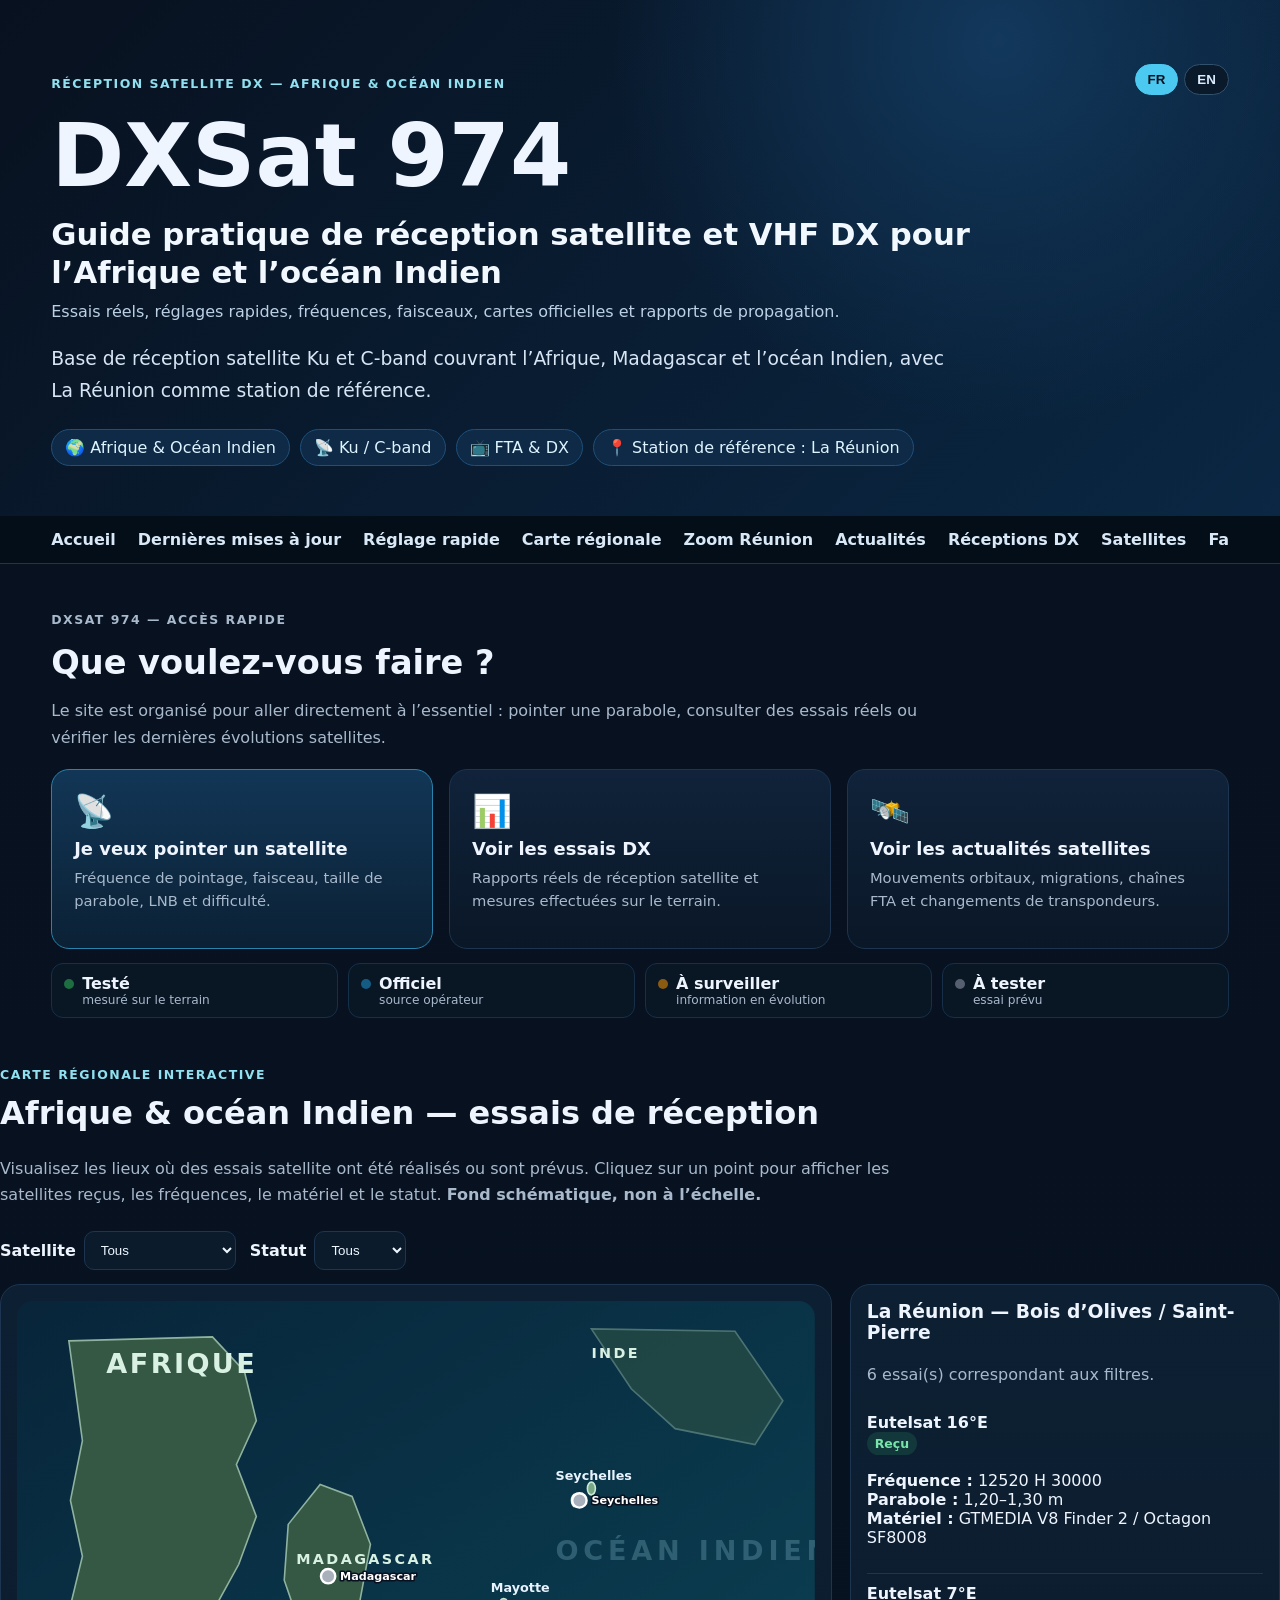
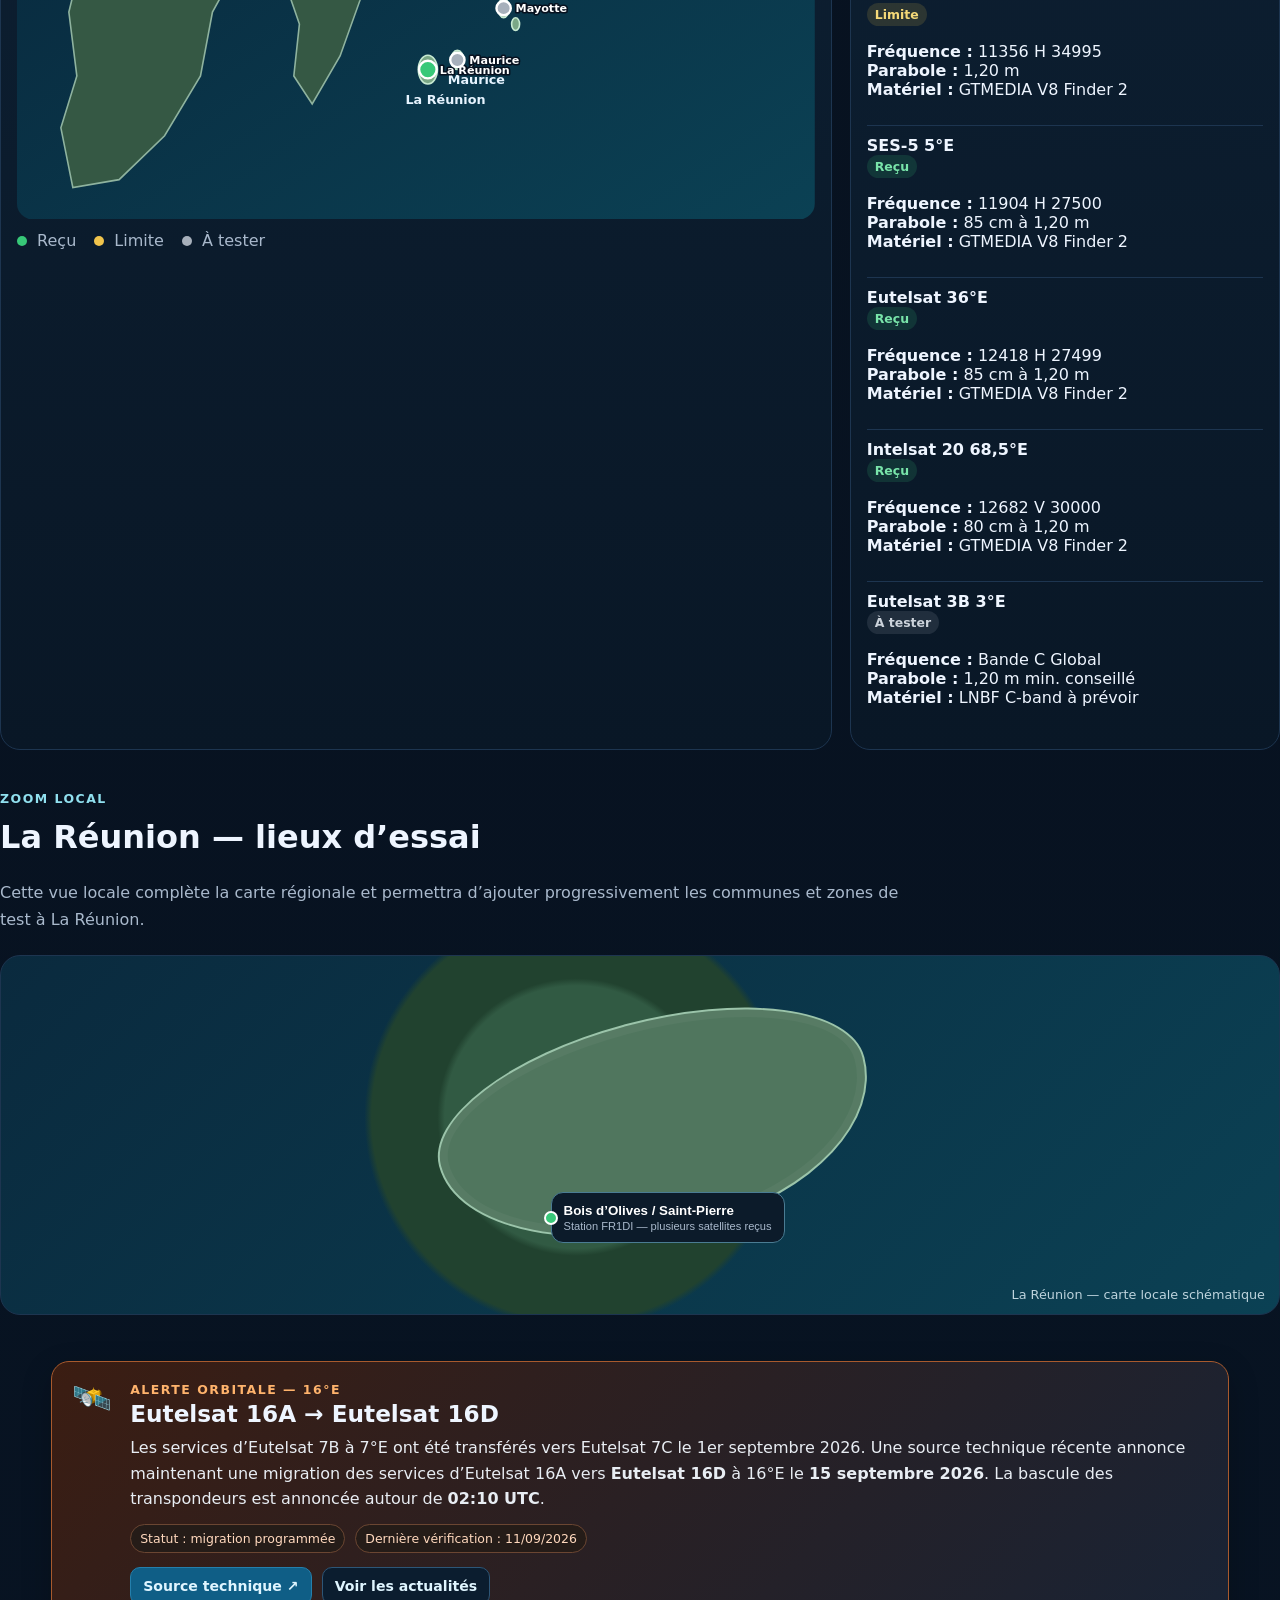
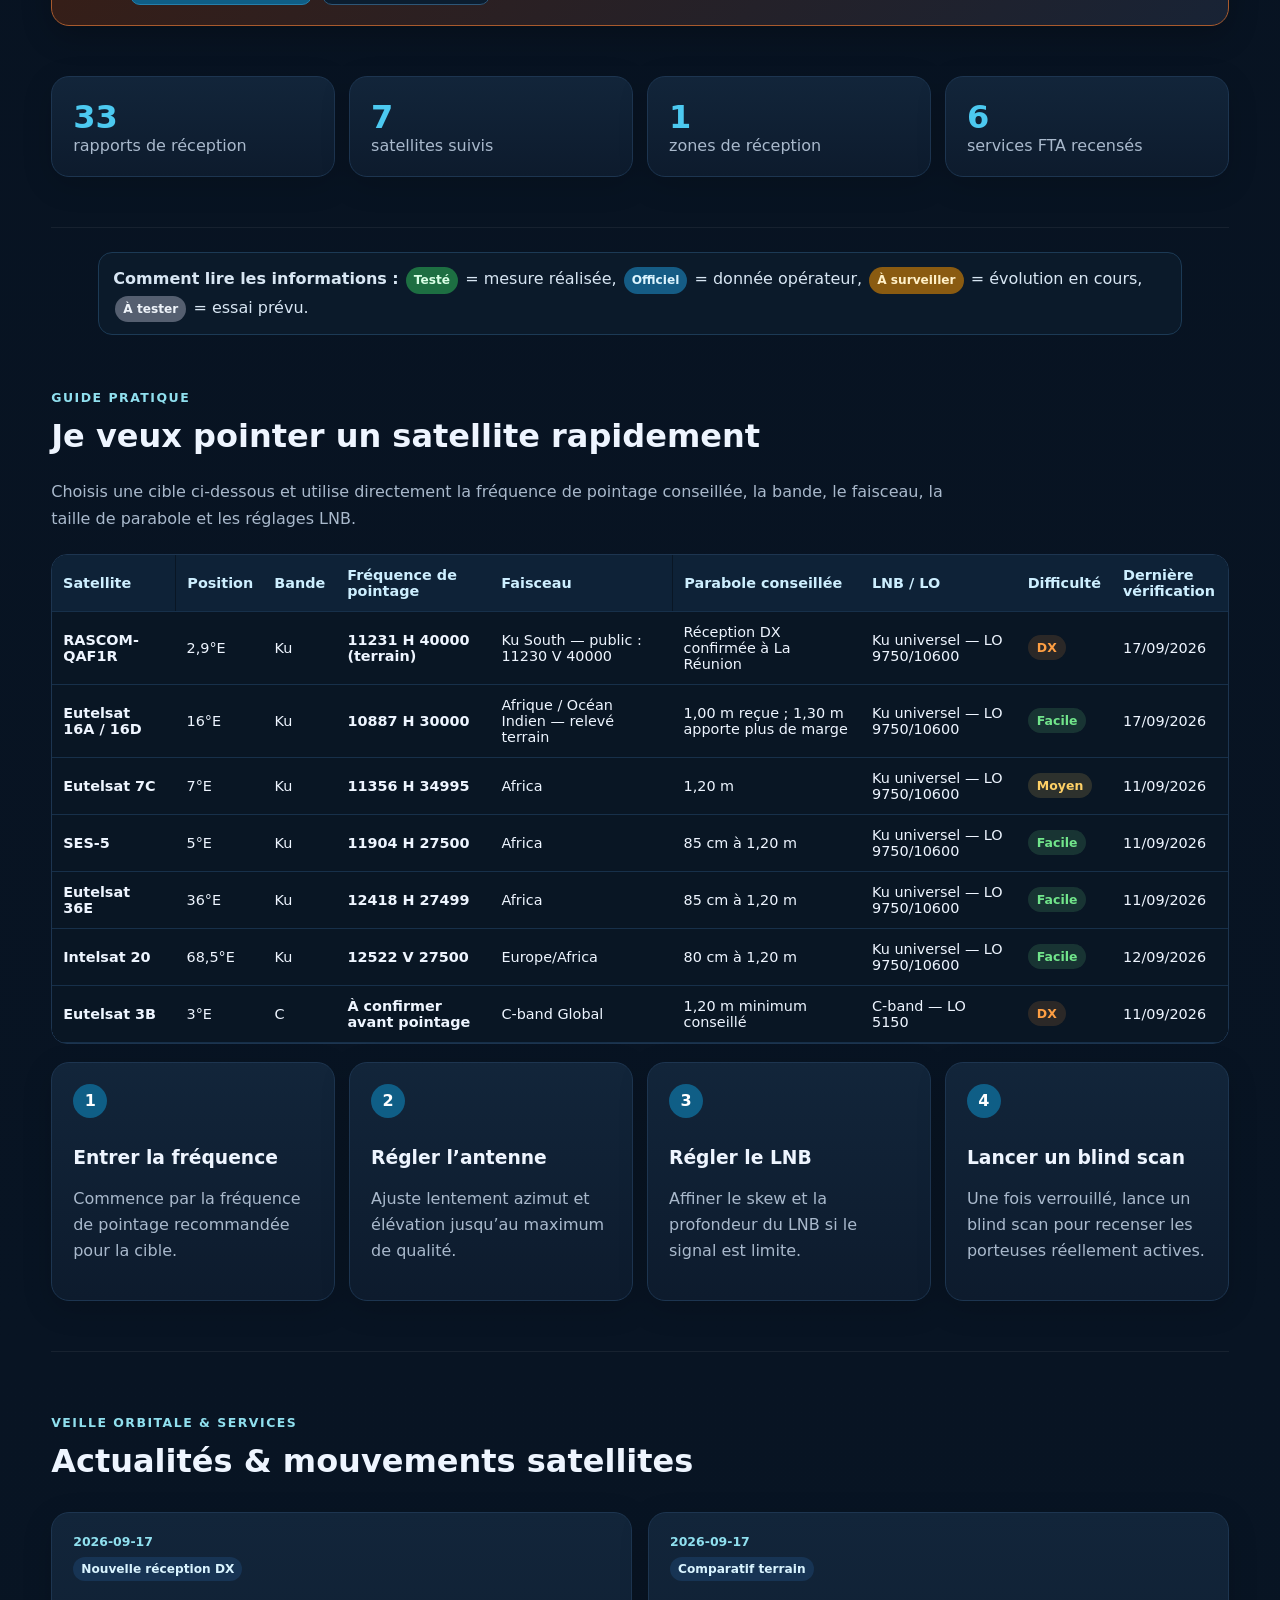
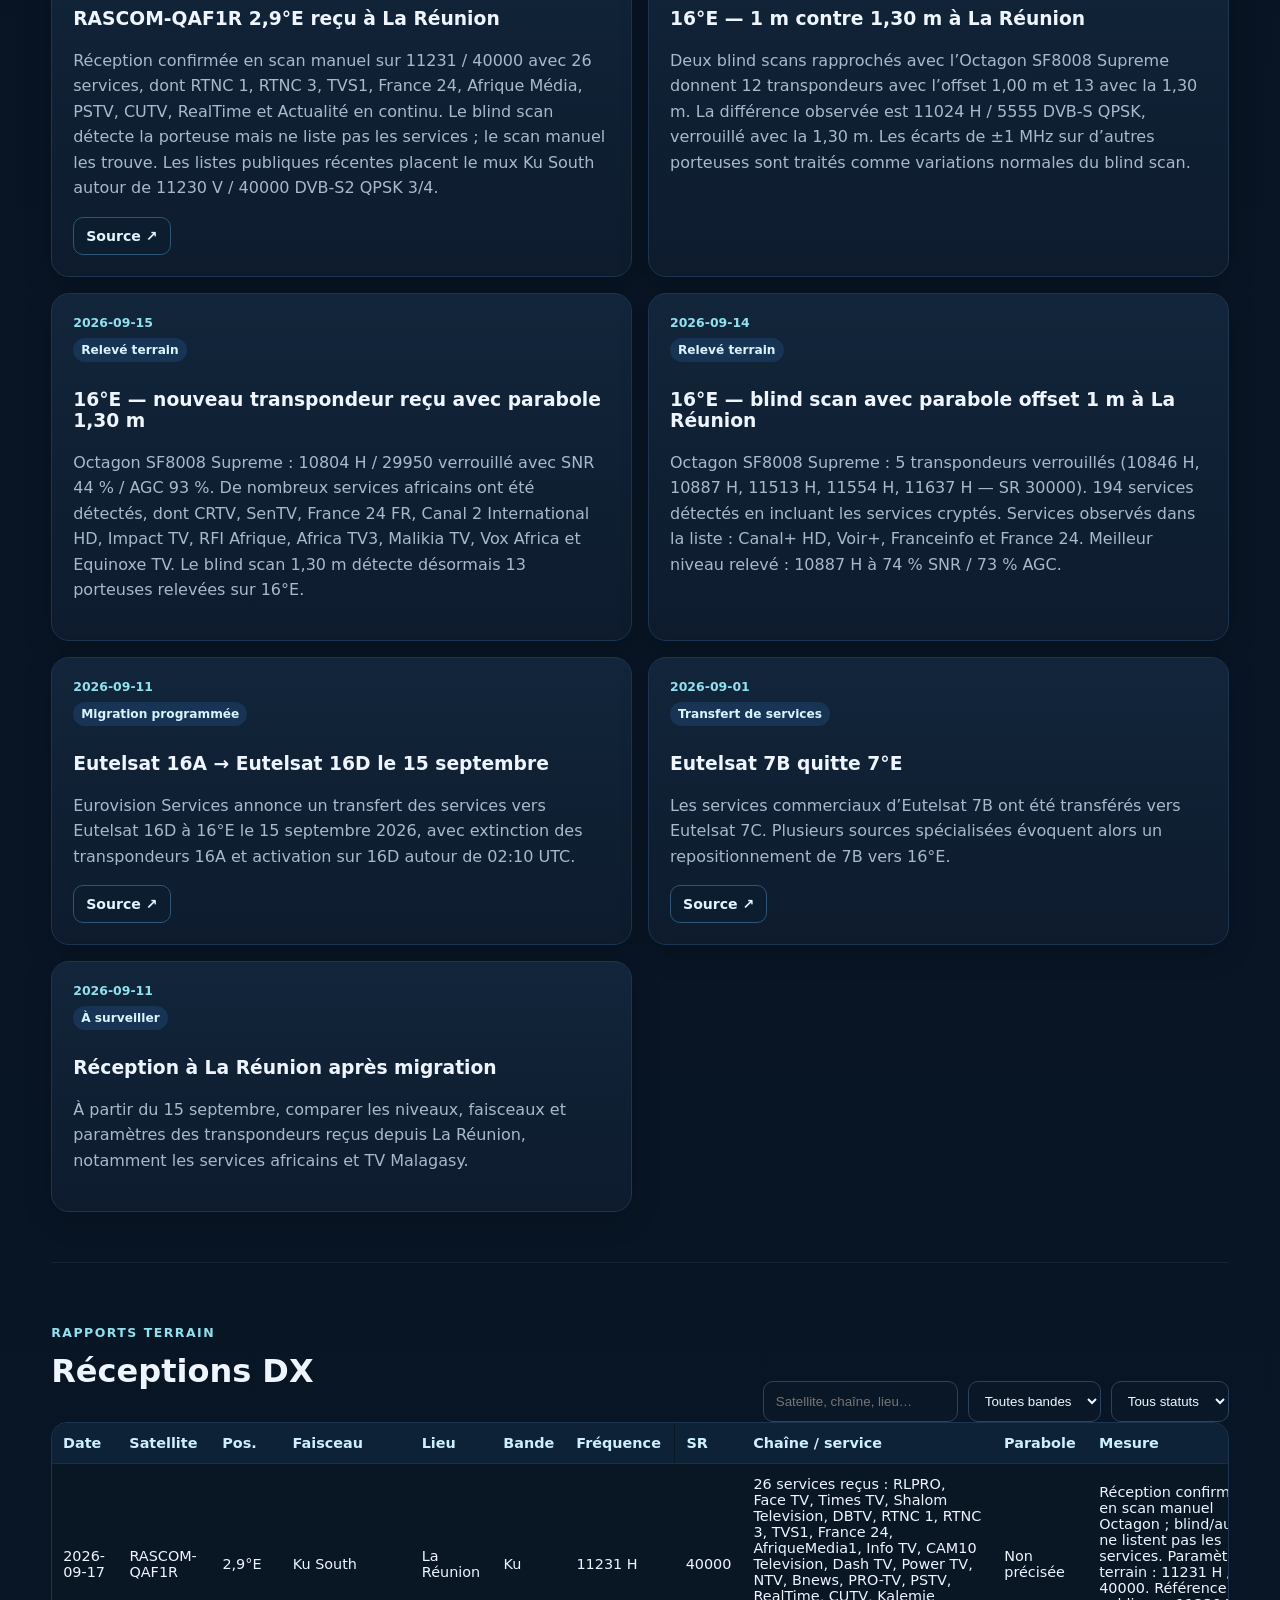
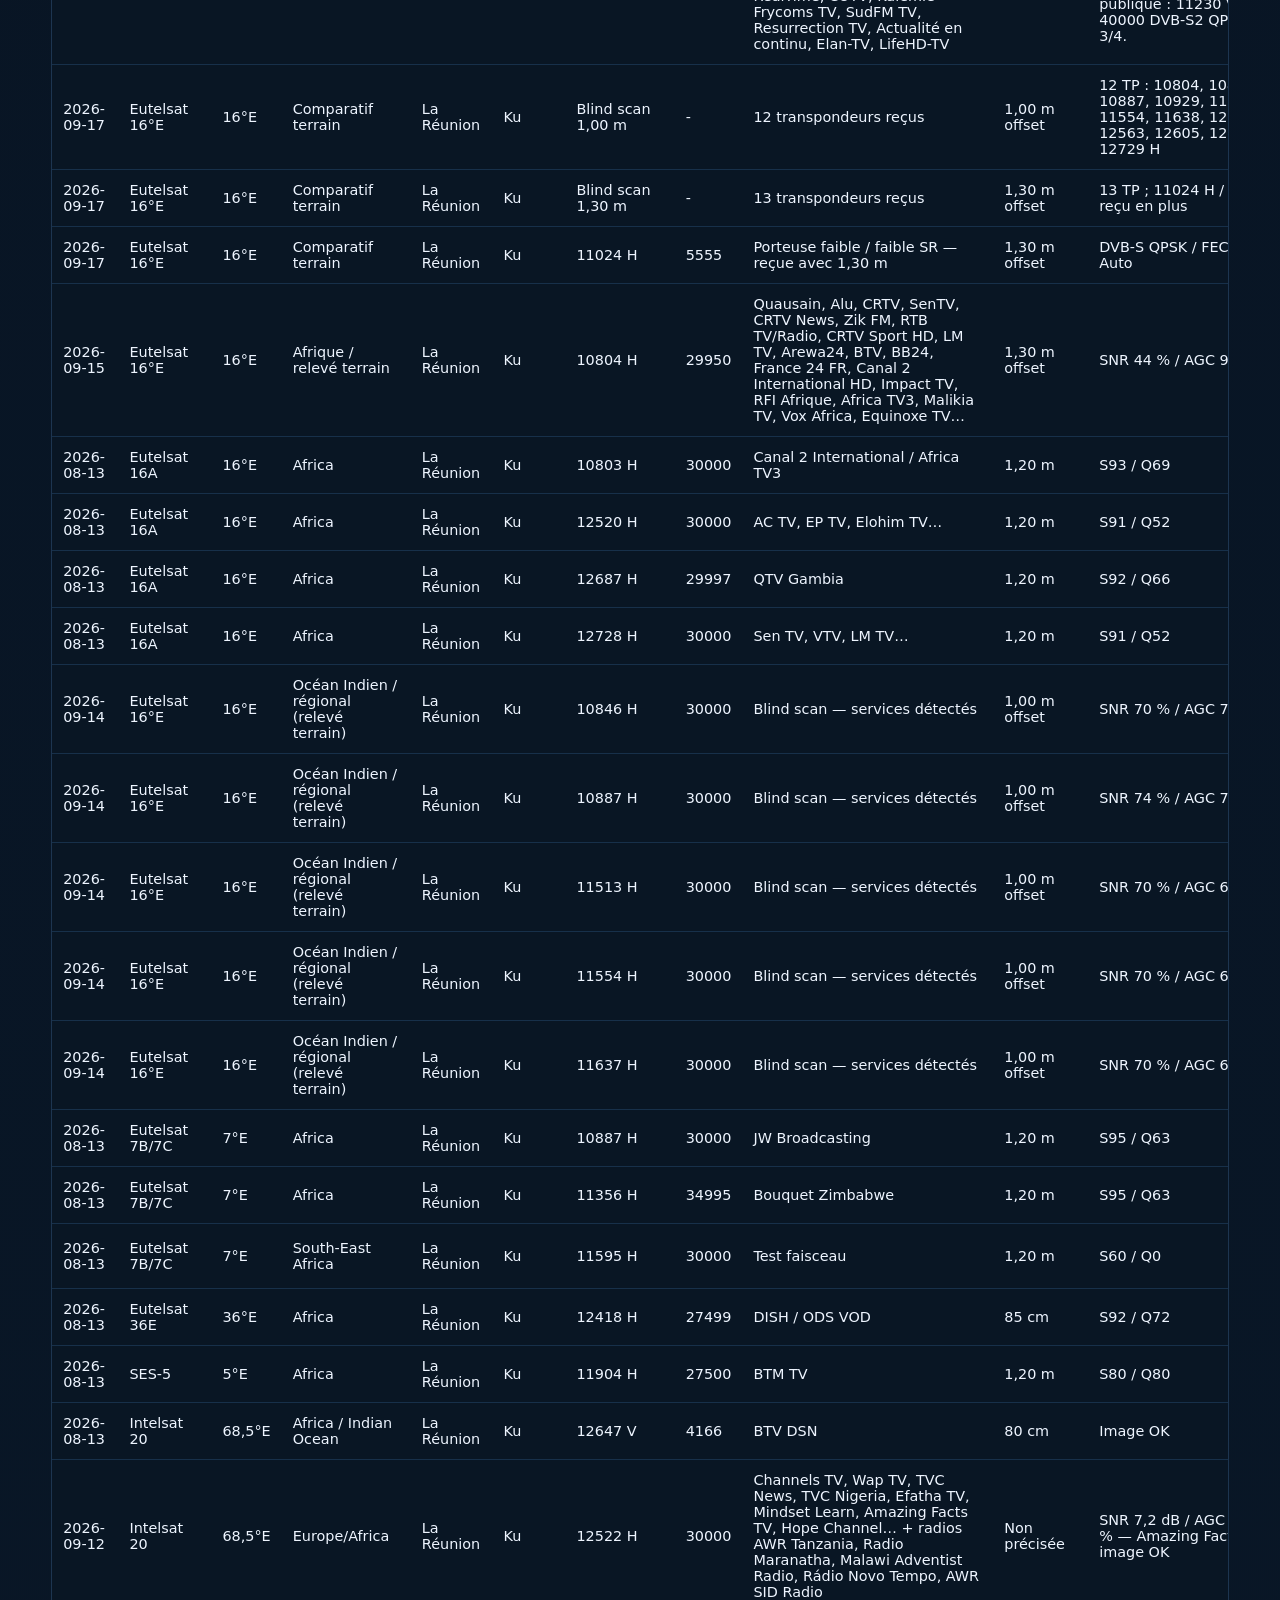
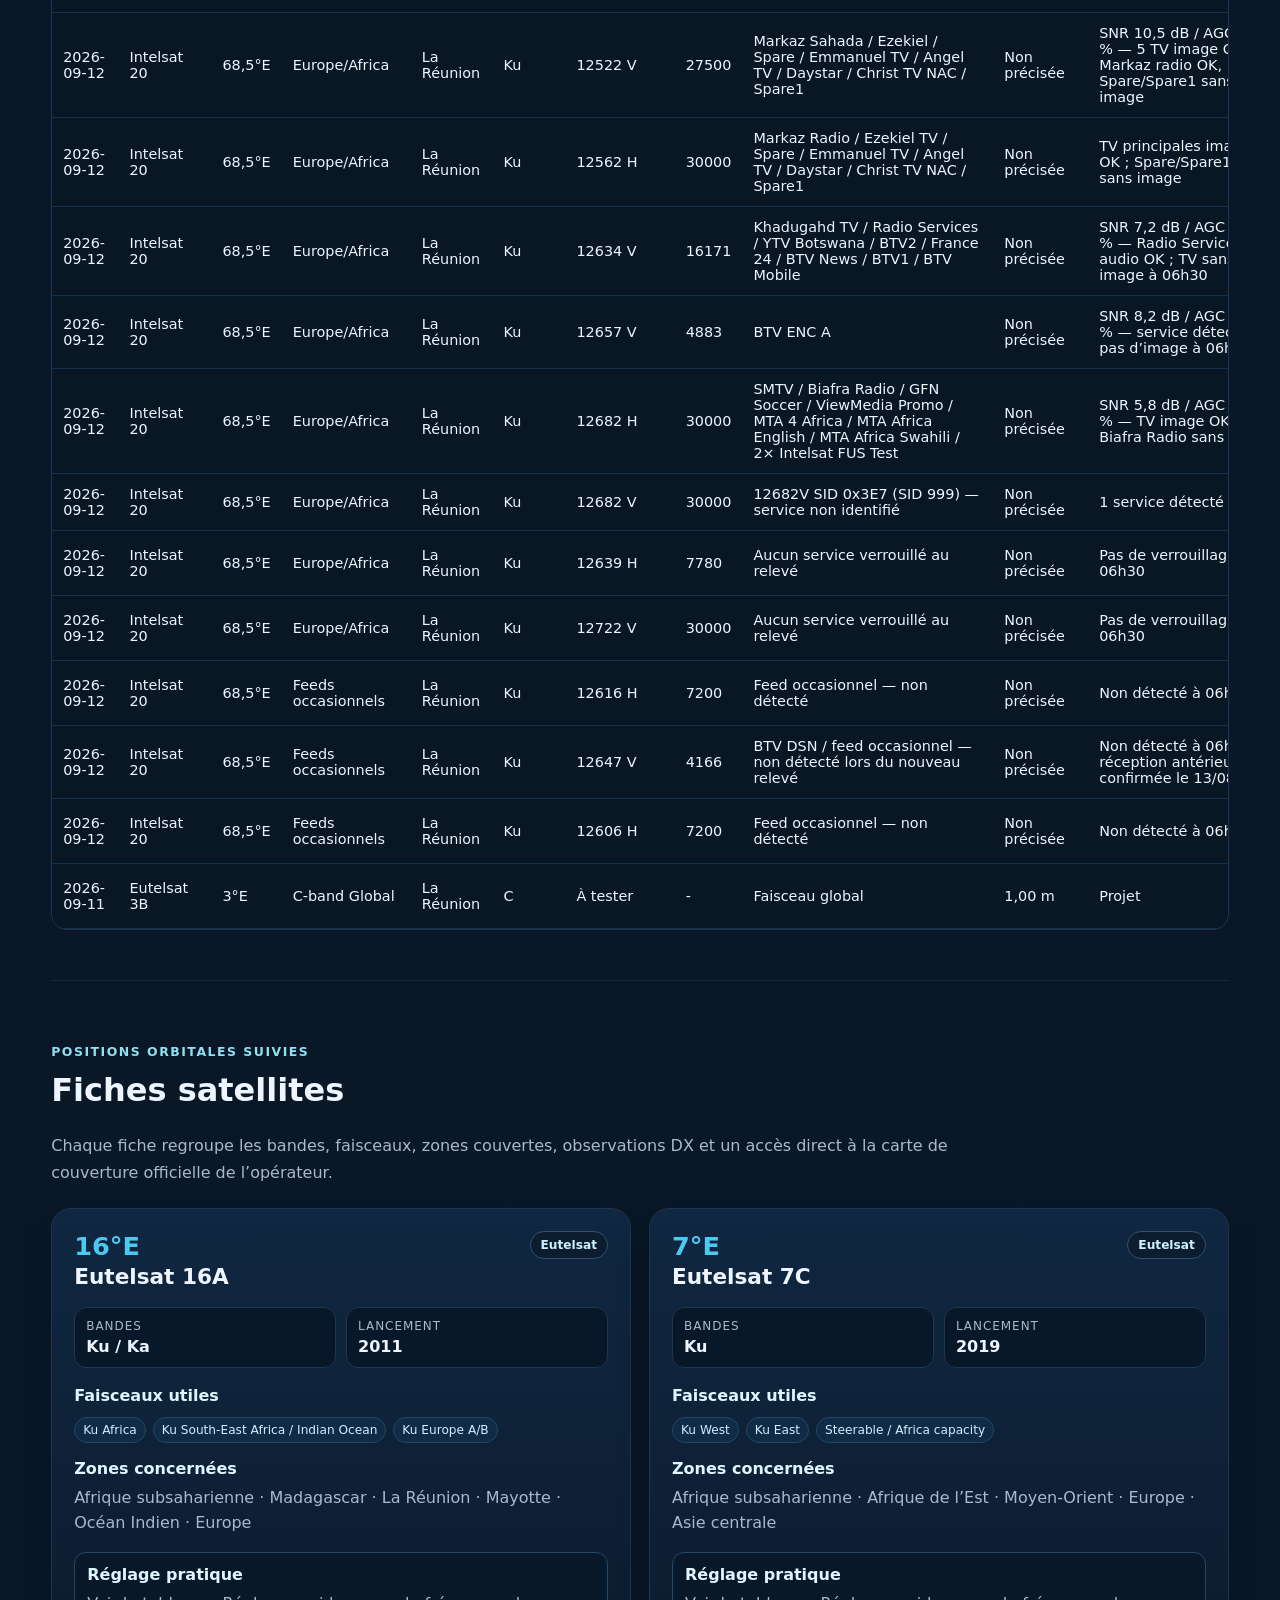
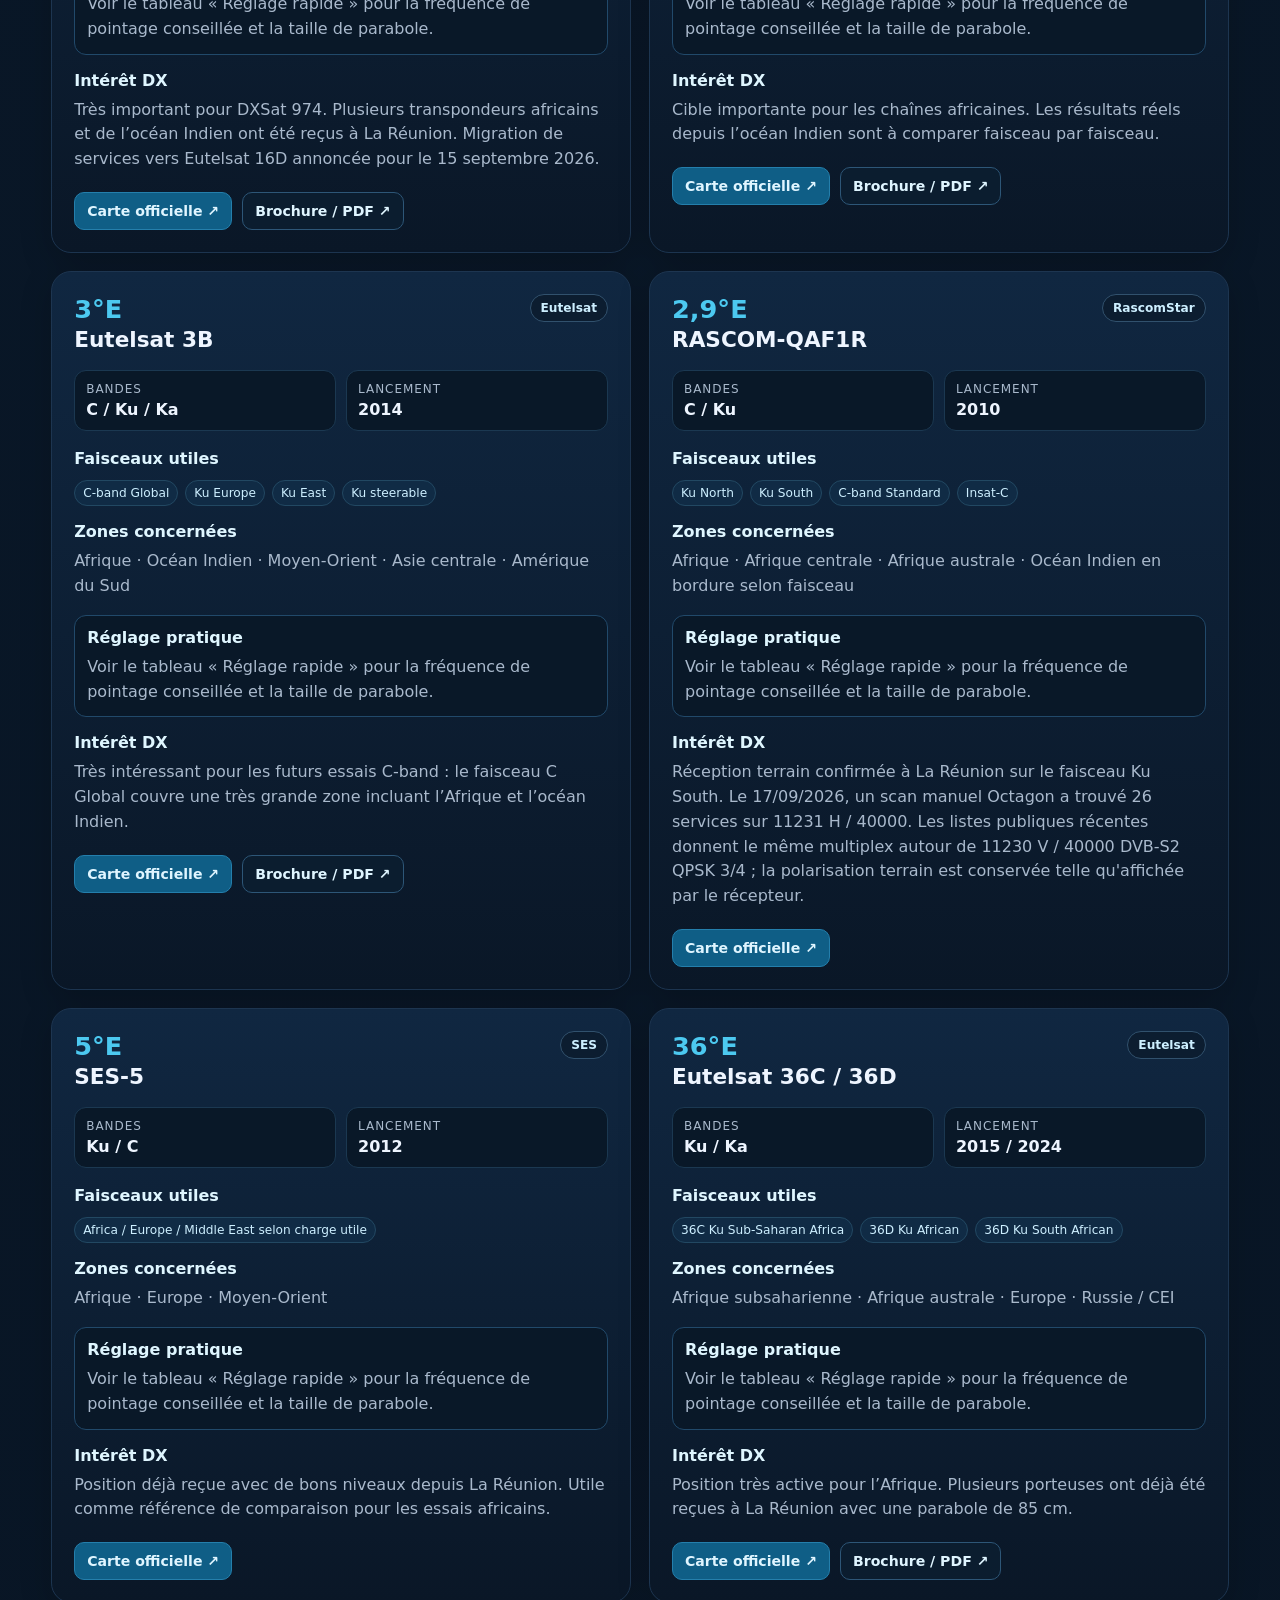
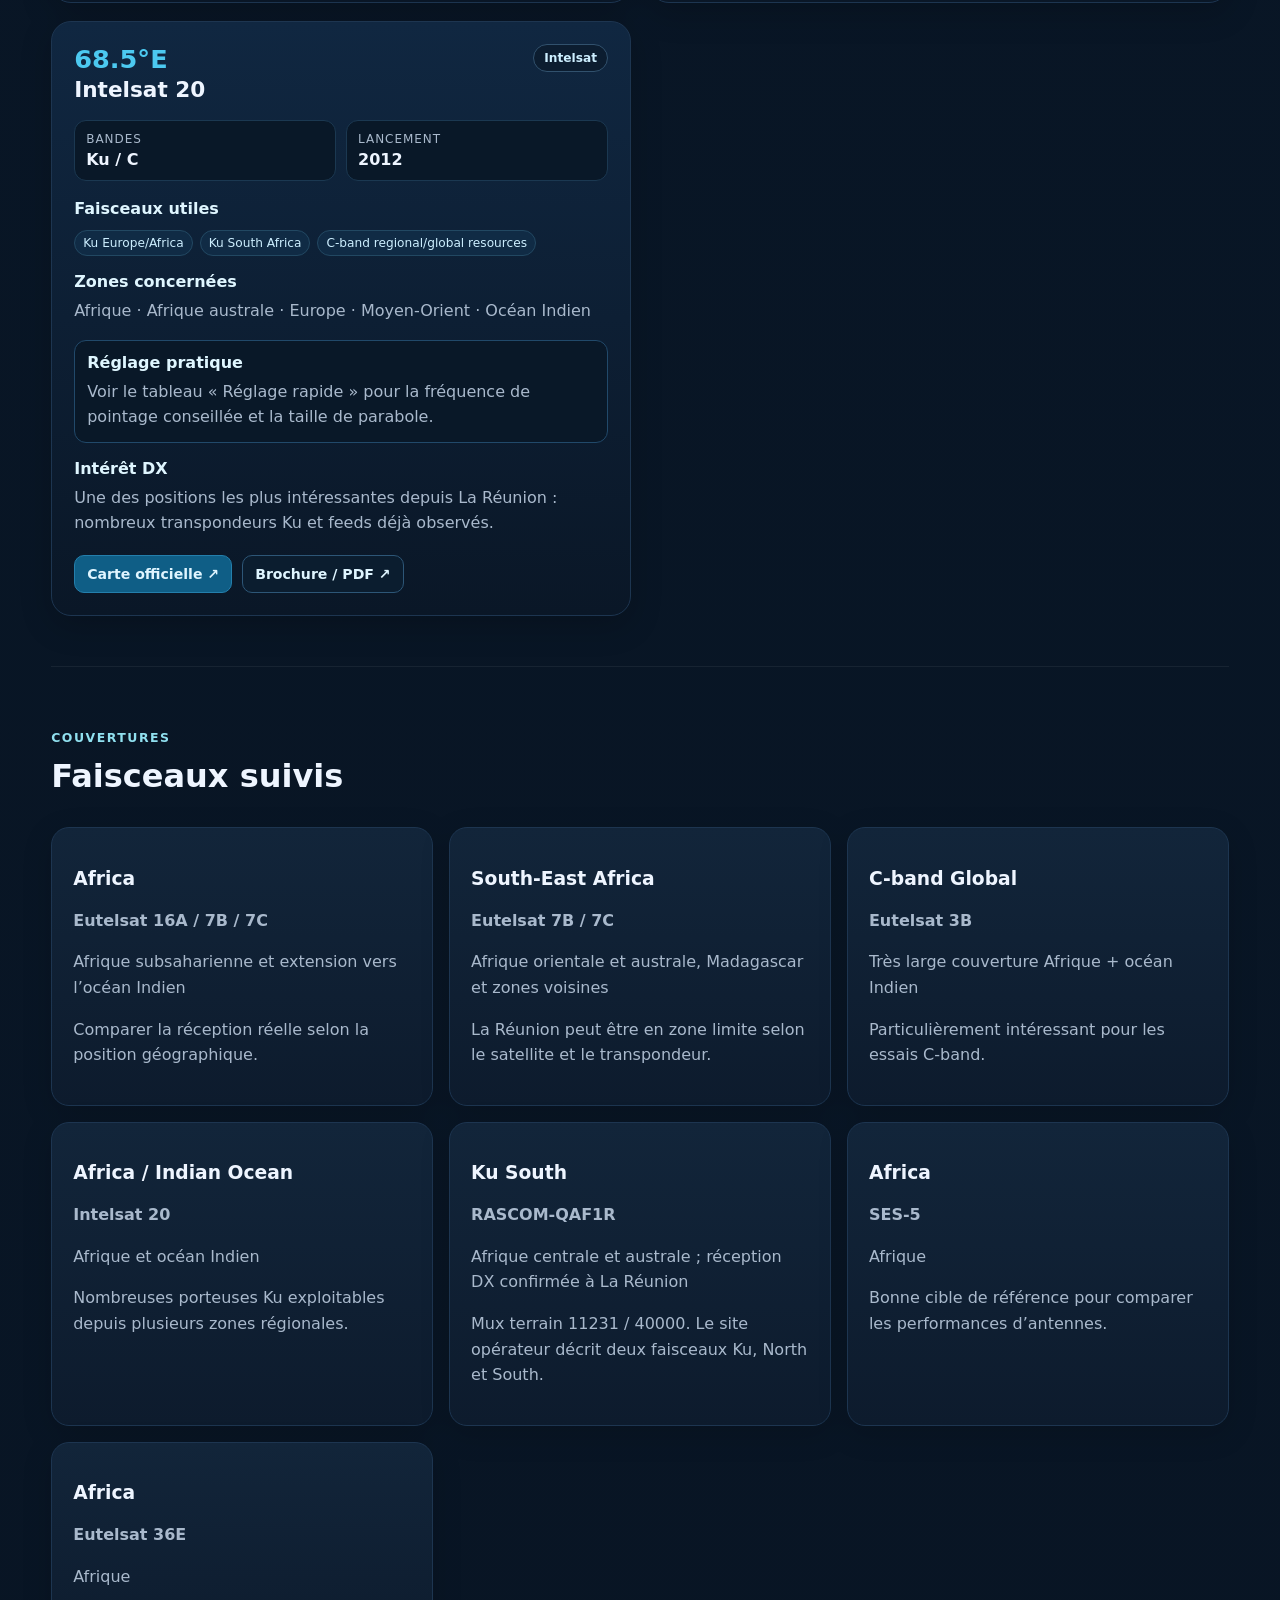
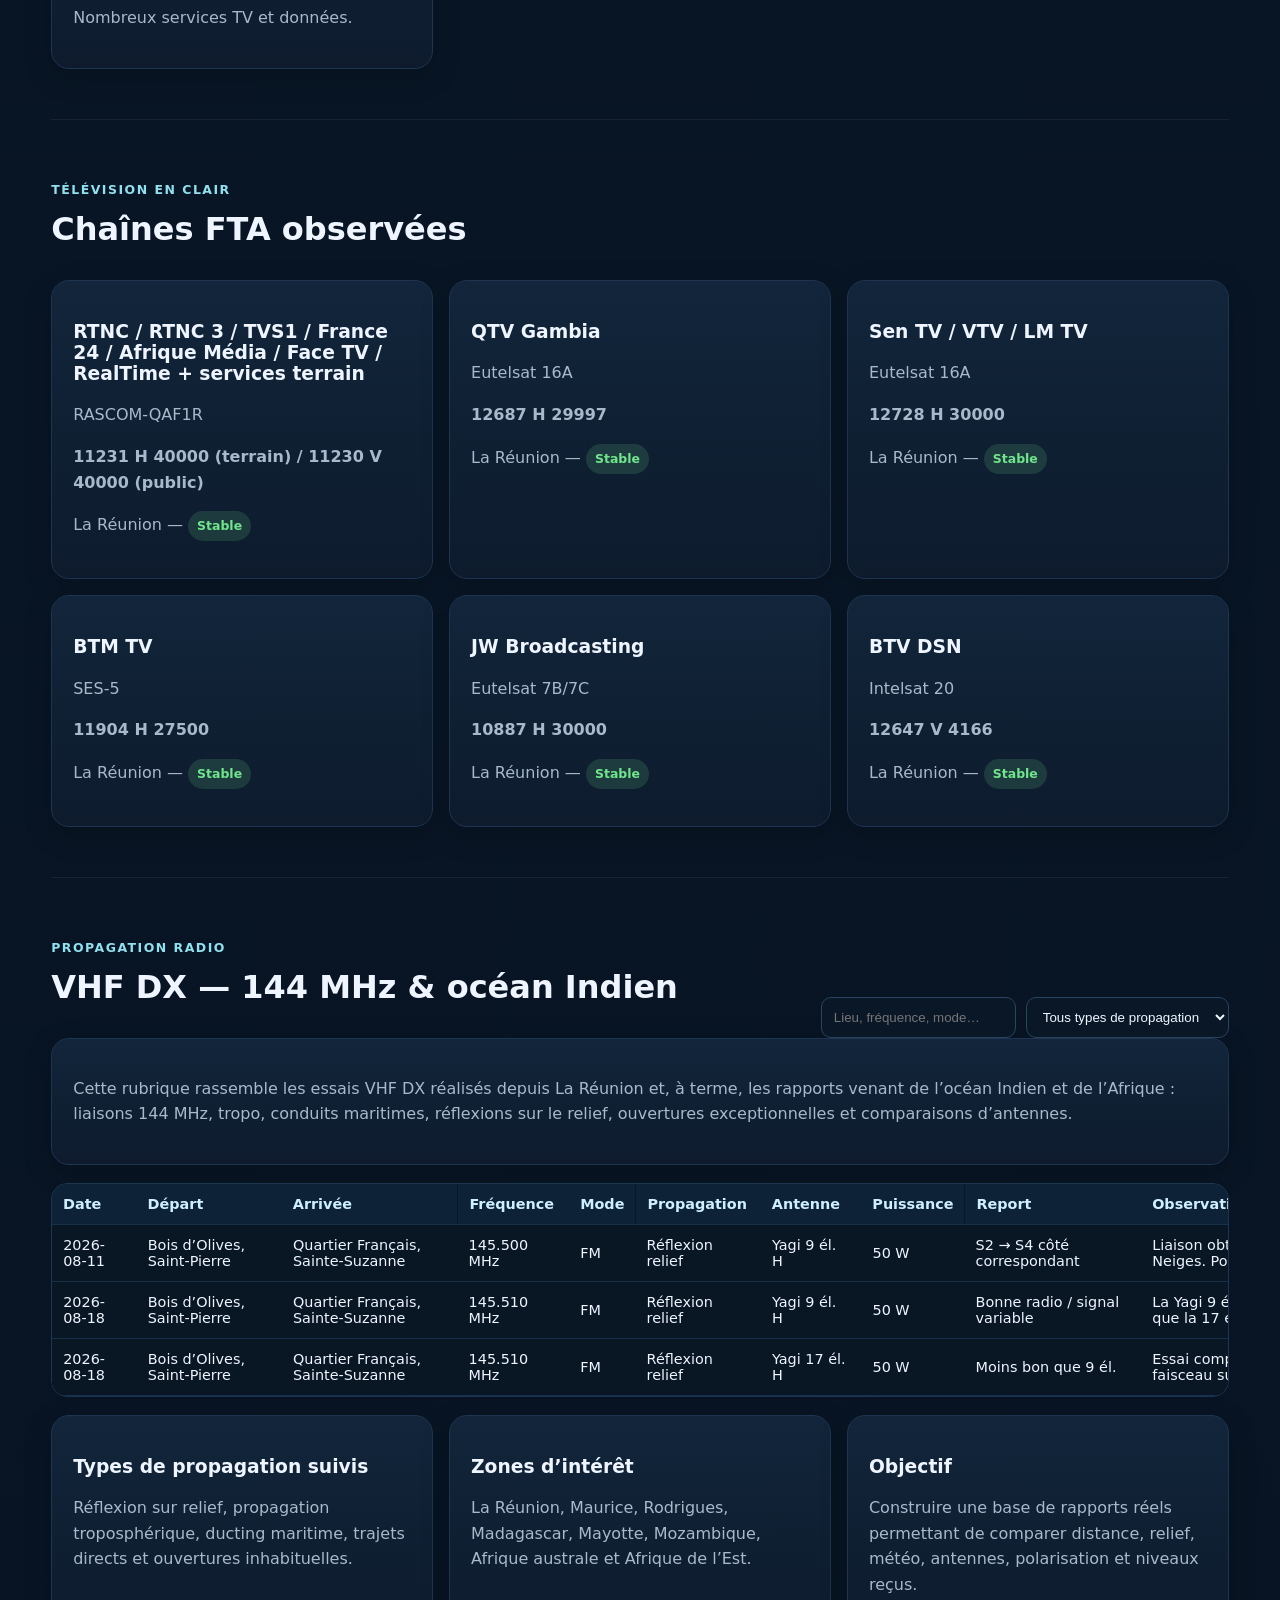
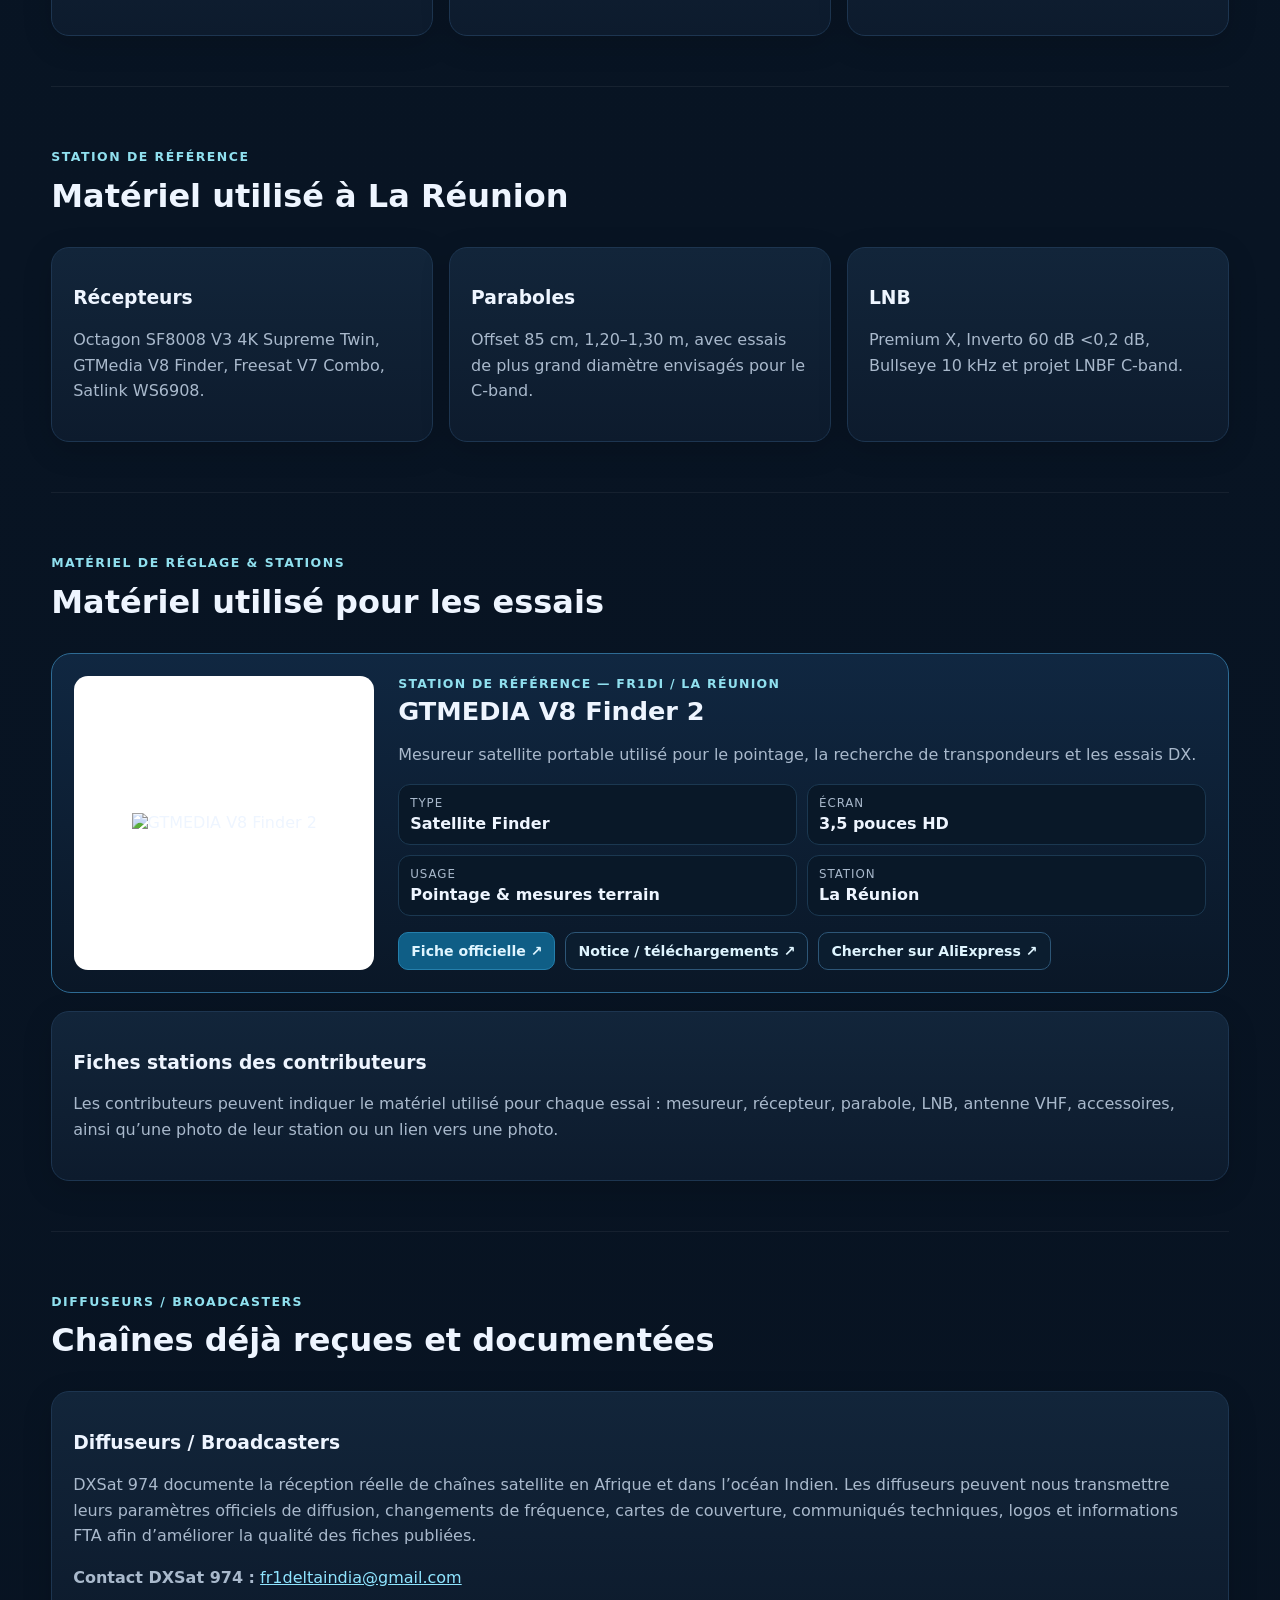
==== commit 028b0a80: "Add files via upload" ====
--- a/index.html
+++ b/index.html
@@ -654,7 +654,7 @@
   <p class="eyebrow">Guides détaillés</p>
   <h2>Pages satellites</h2>
   <div class="grid three">
-<article class="card"><div class="pos">16°E</div><h3>Eutelsat 16A / 16D</h3><p class="muted">Guide pratique de réception d’Eutelsat 16A / 16D à 16°E pour l’Afrique et l’océan Indien : faisceaux, fréquences, essais DX, cartes officielles et réglage rapide.</p><a class="btn primary" href="eutelsat-16a-16d.html">Ouvrir la fiche</a></article><article class="card"><div class="pos">7°E</div><h3>Eutelsat 7C</h3><p class="muted">Guide pratique Eutelsat 7C à 7°E : faisceaux africains, fréquences de pointage, essais depuis La Réunion et carte officielle.</p><a class="btn primary" href="eutelsat-7c.html">Ouvrir la fiche</a></article><article class="card"><div class="pos">3°E</div><h3>Eutelsat 3B</h3><p class="muted">Réception Eutelsat 3B à 3°E en bande C et Ku : faisceau C-band Global, réglage LNB, diamètre de parabole et essais DX.</p><a class="btn primary" href="eutelsat-3b.html">Ouvrir la fiche</a></article><article class="card"><div class="pos">5°E</div><h3>SES-5</h3><p class="muted">Guide pratique de réception SES-5 à 5°E : fréquences de pointage, faisceaux africains, essais et cartes de couverture.</p><a class="btn primary" href="ses-5.html">Ouvrir la fiche</a></article><article class="card"><div class="pos">36°E</div><h3>Eutelsat 36C / 36D</h3><p class="muted">Réception Eutelsat 36C et 36D à 36°E : faisceaux Afrique, fréquences testées, taille de parabole et cartes officielles.</p><a class="btn primary" href="eutelsat-36e.html">Ouvrir la fiche</a></article><article class="card"><div class="pos">68.5°E</div><h3>Intelsat 20</h3><p class="muted">Guide pratique Intelsat 20 à 68.5°E : fréquences Ku, faisceaux Afrique, essais DX, feeds et carte officielle.</p><a class="btn primary" href="intelsat-20.html">Ouvrir la fiche</a></article>
+<article class="card"><div class="pos">16°E</div><h3>Eutelsat 16A / 16D</h3><p class="muted">Guide pratique de réception d’Eutelsat 16A / 16D à 16°E pour l’Afrique et l’océan Indien : faisceaux, fréquences, essais DX, cartes officielles et réglage rapide.</p><a class="btn primary" href="eutelsat-16a-16d.html">Ouvrir la fiche</a></article><article class="card"><div class="pos">7°E</div><h3>Eutelsat 7C</h3><p class="muted">Guide pratique Eutelsat 7C à 7°E : faisceaux africains, fréquences de pointage, essais depuis La Réunion et carte officielle.</p><a class="btn primary" href="eutelsat-7c.html">Ouvrir la fiche</a></article><article class="card"><div class="pos">3°E</div><h3>Eutelsat 3B</h3><p class="muted">Réception Eutelsat 3B à 3°E en bande C et Ku : faisceau C-band Global, réglage LNB, diamètre de parabole et essais DX.</p><a class="btn primary" href="eutelsat-3b.html">Ouvrir la fiche</a></article><article class="card"><div class="pos">2,9°E</div><h3>RASCOM-QAF1R</h3><p class="muted">Réception DX confirmée à La Réunion sur le faisceau Ku South : 11231 / 40000 et 26 services reçus en scan manuel.</p><a class="btn primary" href="rascom-qaf1r.html">Ouvrir la fiche</a></article><article class="card"><div class="pos">5°E</div><h3>SES-5</h3><p class="muted">Guide pratique de réception SES-5 à 5°E : fréquences de pointage, faisceaux africains, essais et cartes de couverture.</p><a class="btn primary" href="ses-5.html">Ouvrir la fiche</a></article><article class="card"><div class="pos">36°E</div><h3>Eutelsat 36C / 36D</h3><p class="muted">Réception Eutelsat 36C et 36D à 36°E : faisceaux Afrique, fréquences testées, taille de parabole et cartes officielles.</p><a class="btn primary" href="eutelsat-36e.html">Ouvrir la fiche</a></article><article class="card"><div class="pos">68.5°E</div><h3>Intelsat 20</h3><p class="muted">Guide pratique Intelsat 20 à 68.5°E : fréquences Ku, faisceaux Afrique, essais DX, feeds et carte officielle.</p><a class="btn primary" href="intelsat-20.html">Ouvrir la fiche</a></article>
   </div>
 </section>
 
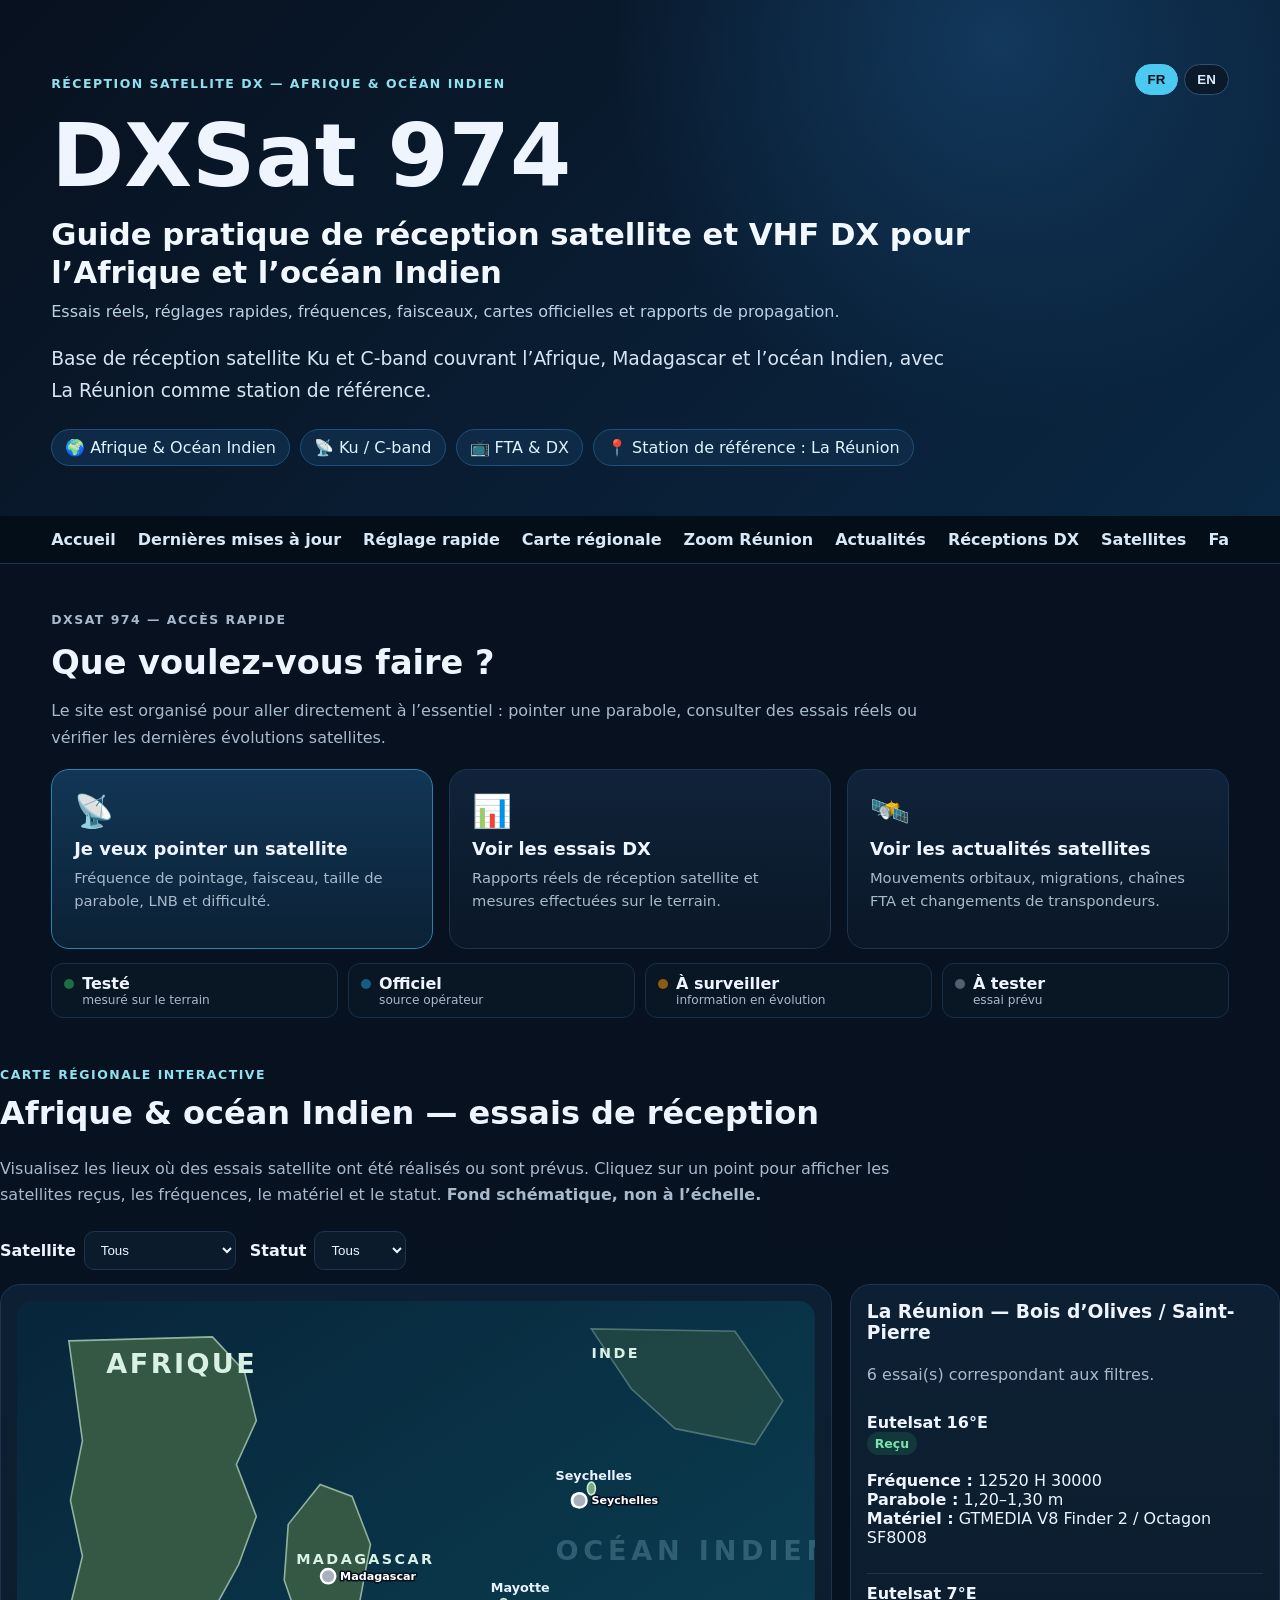
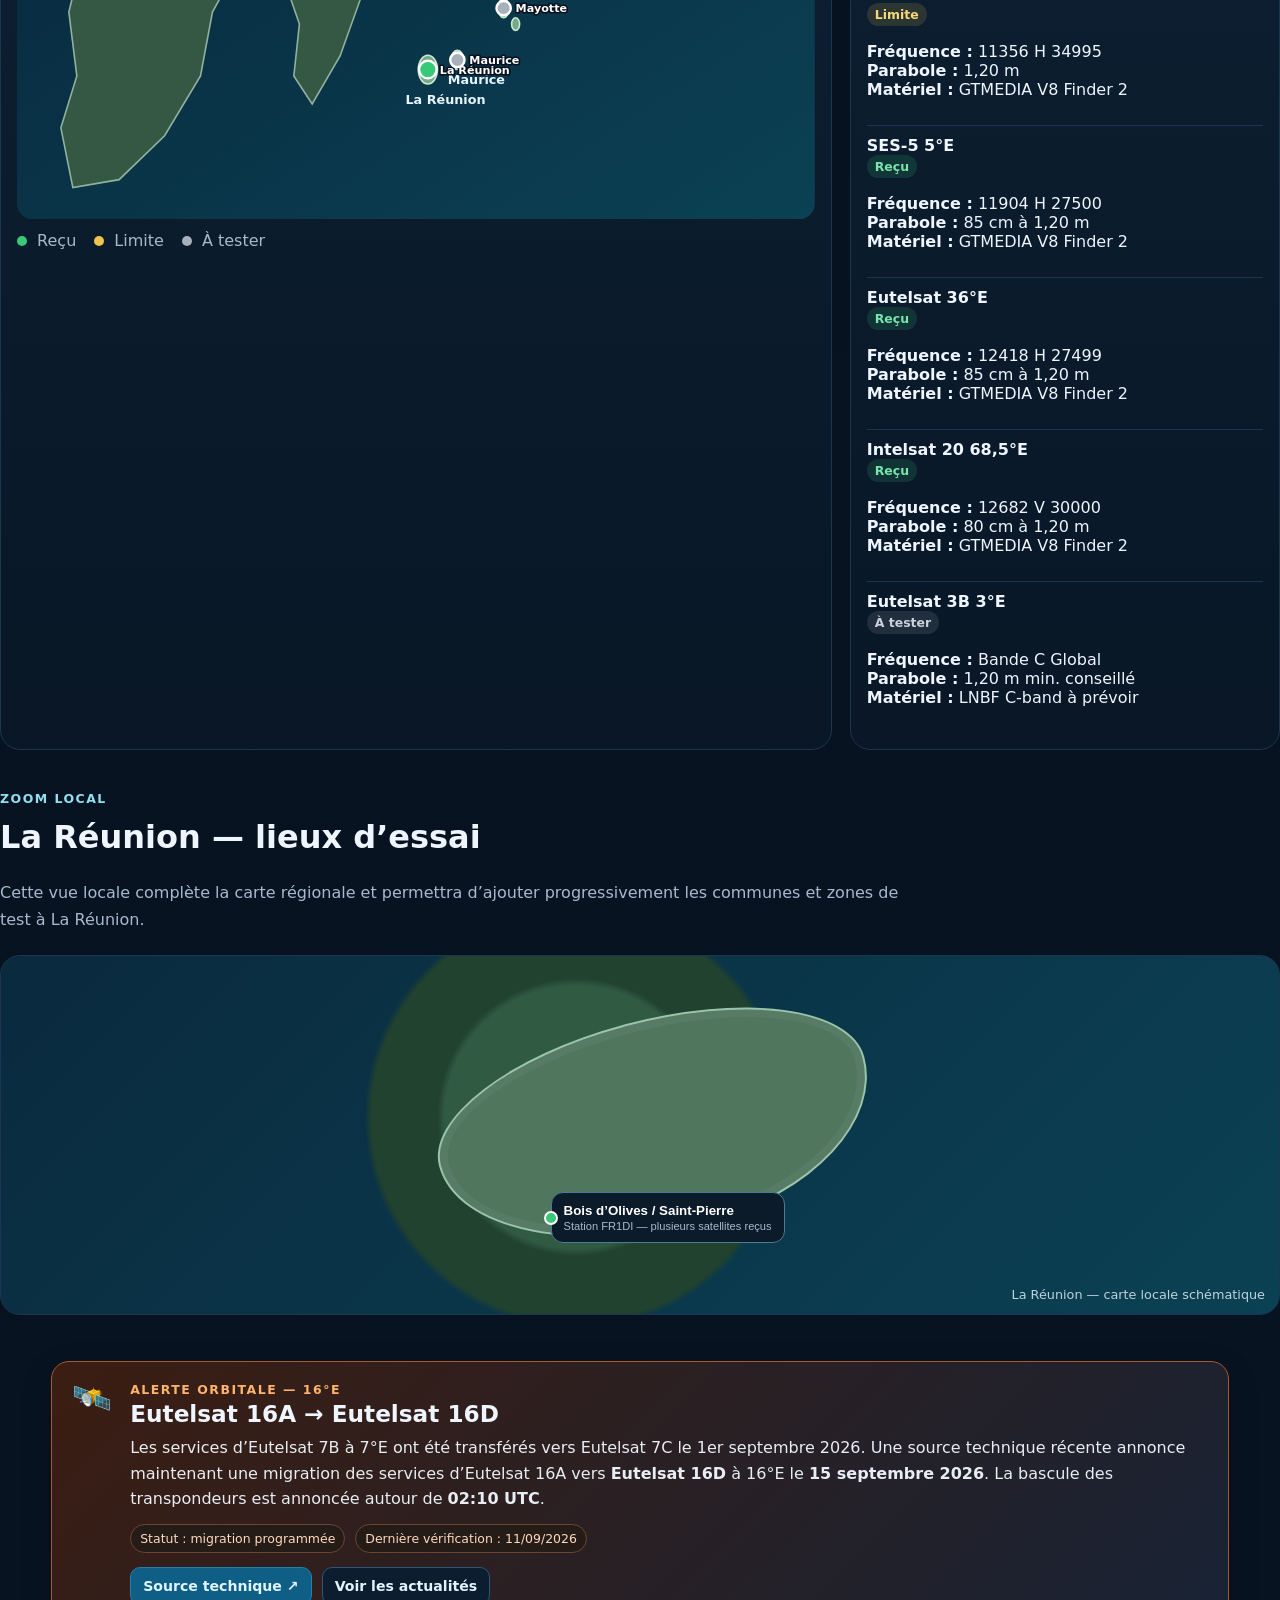
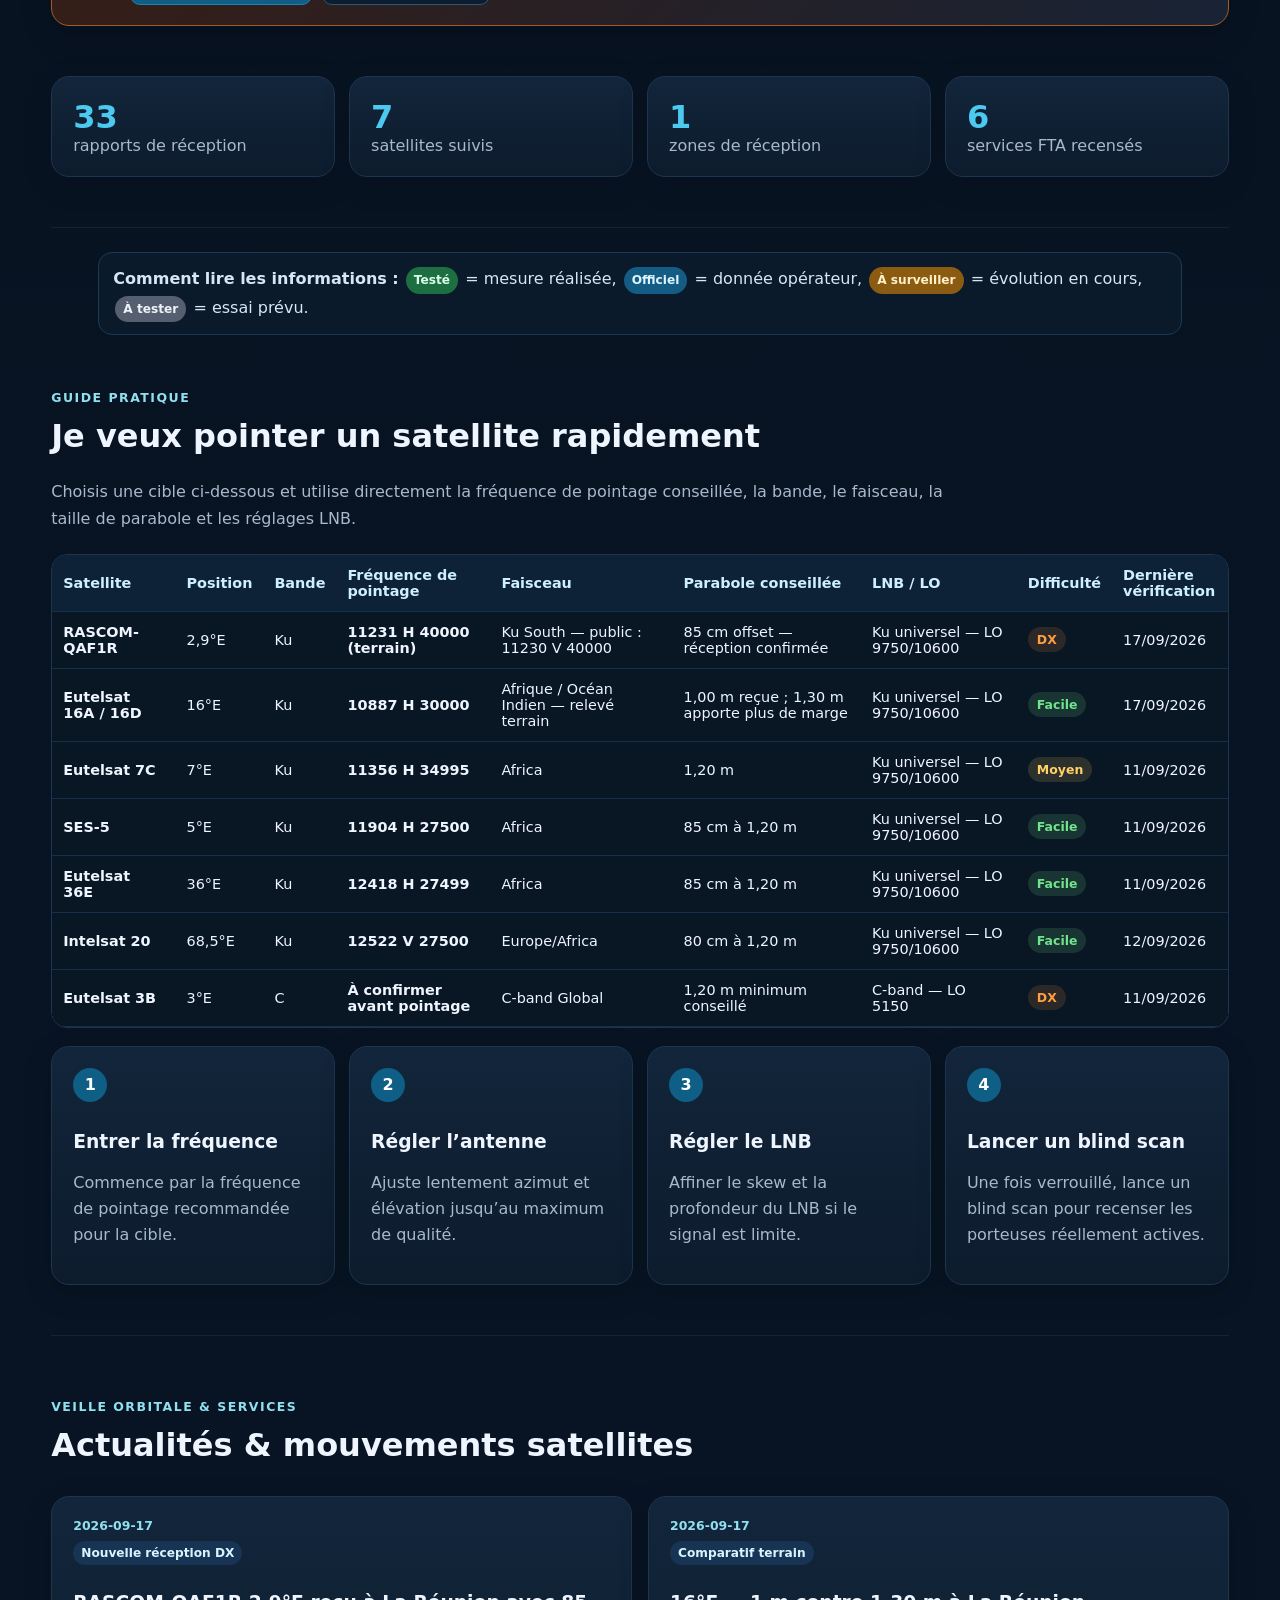
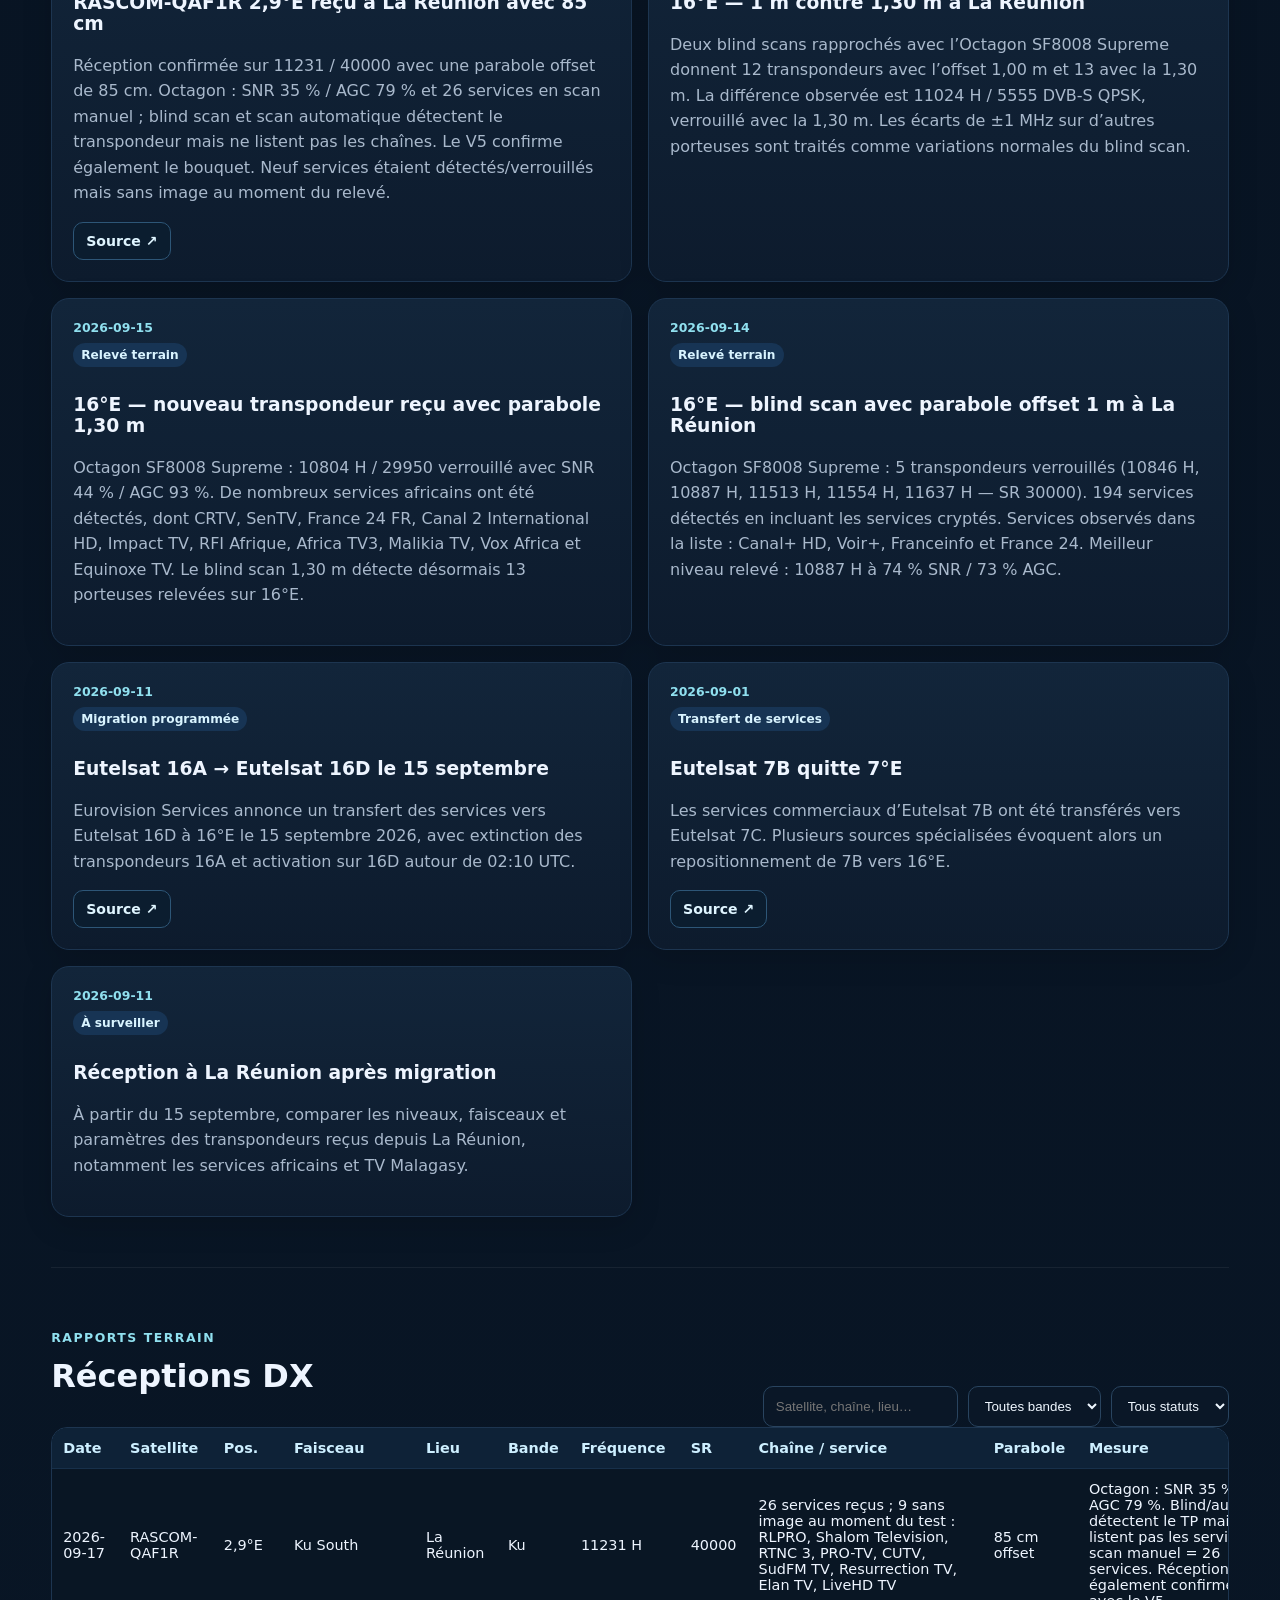
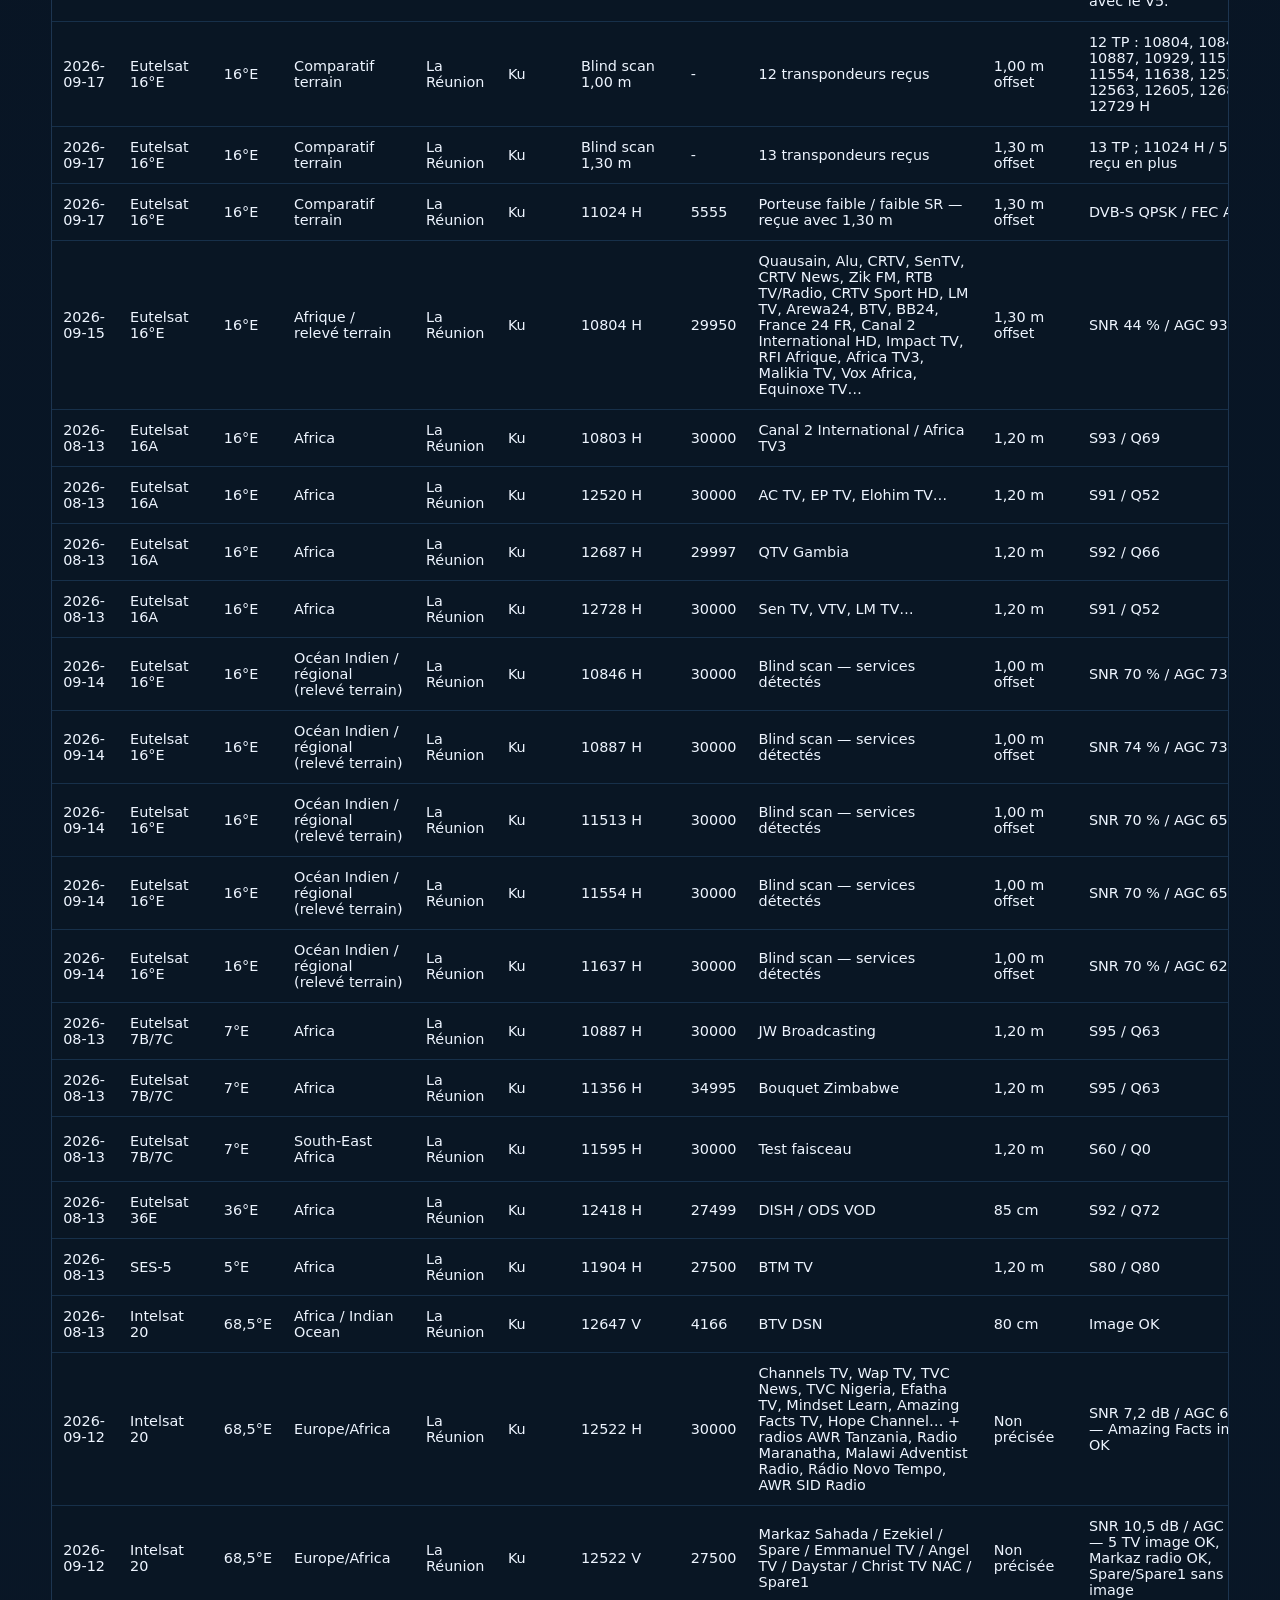
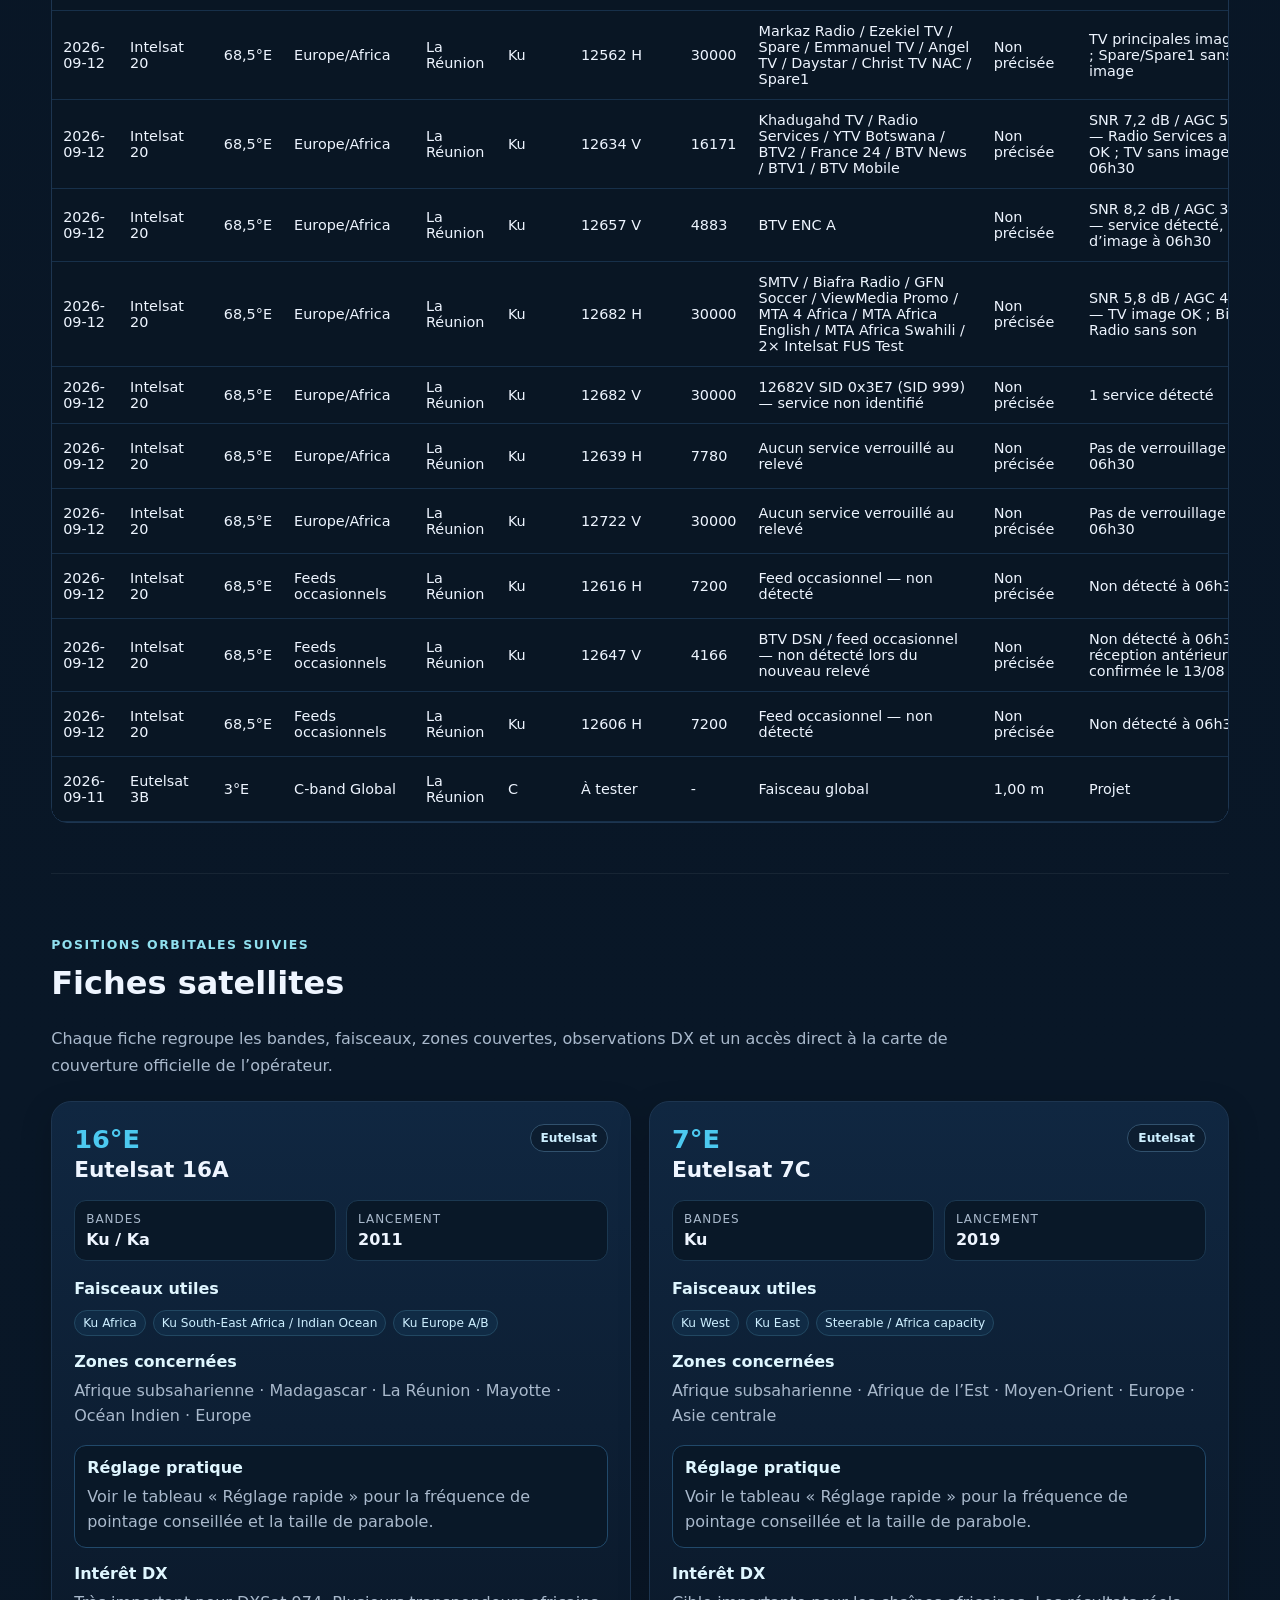
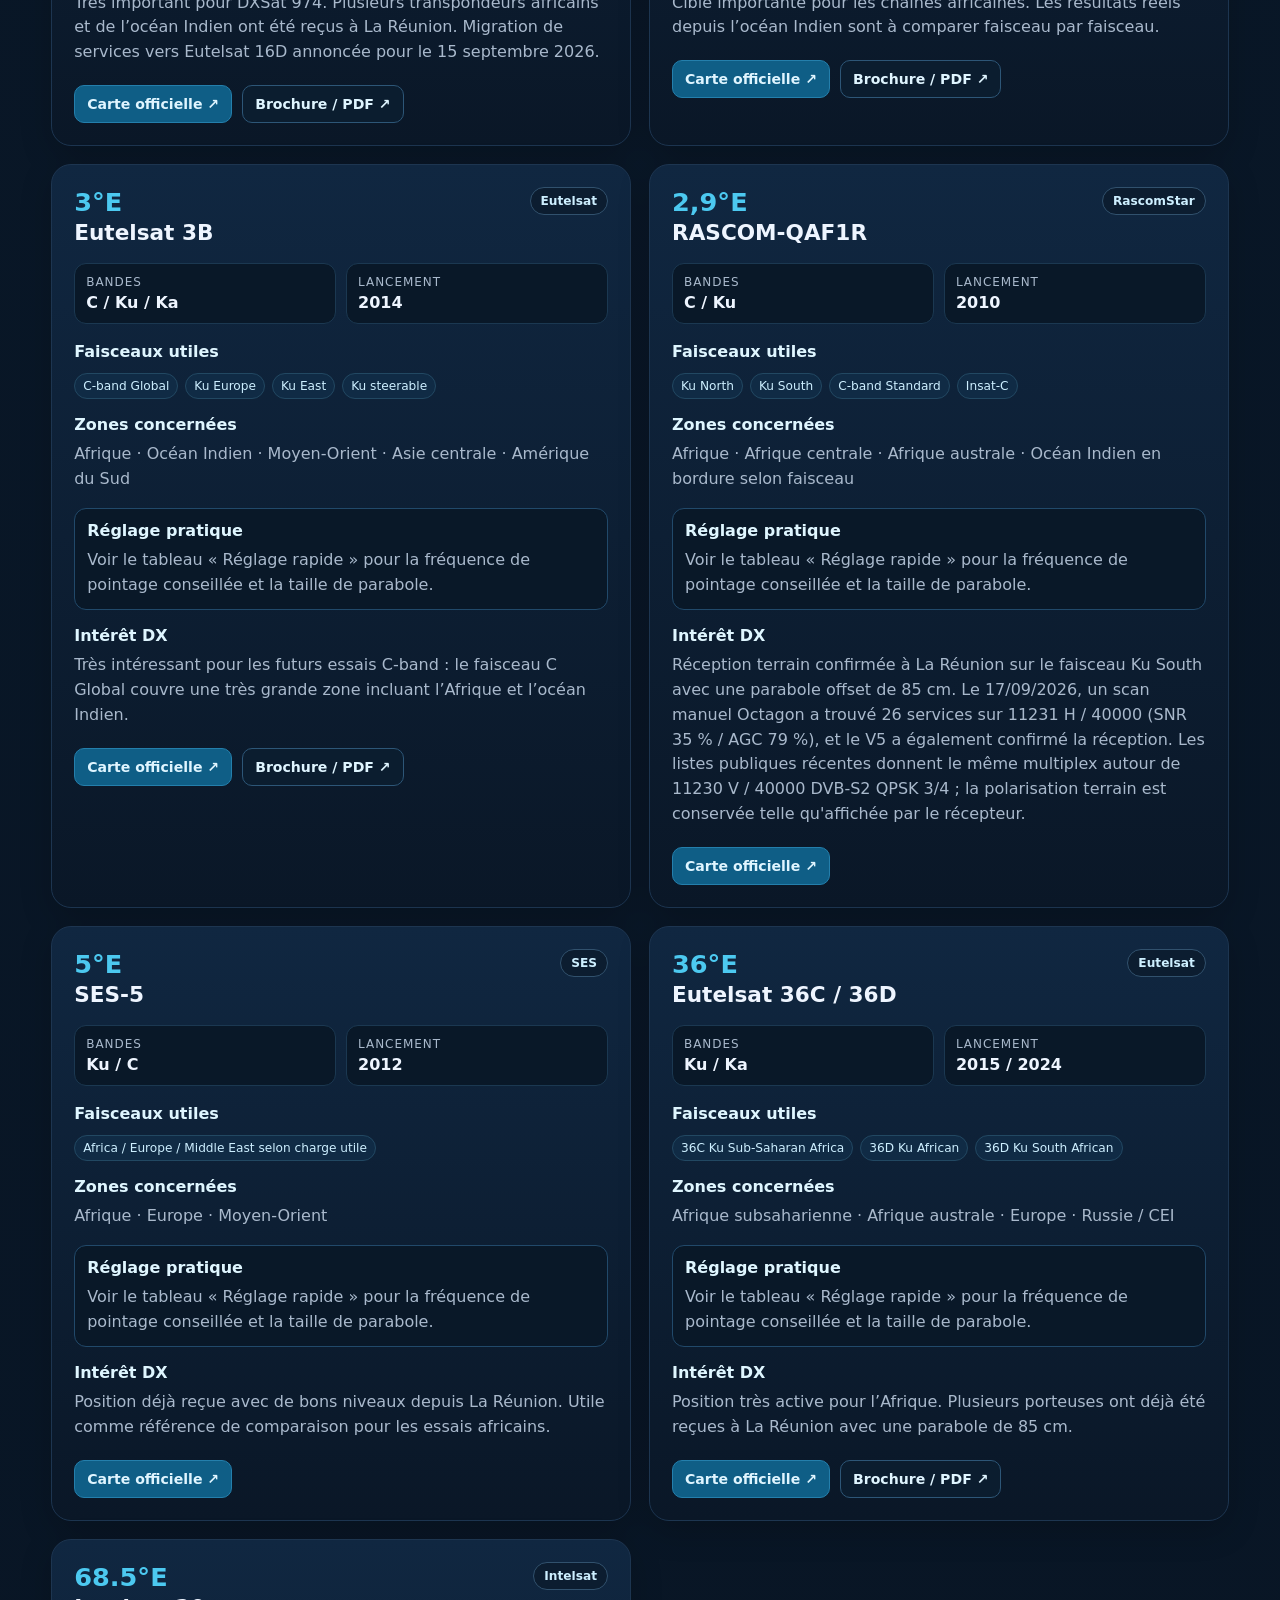
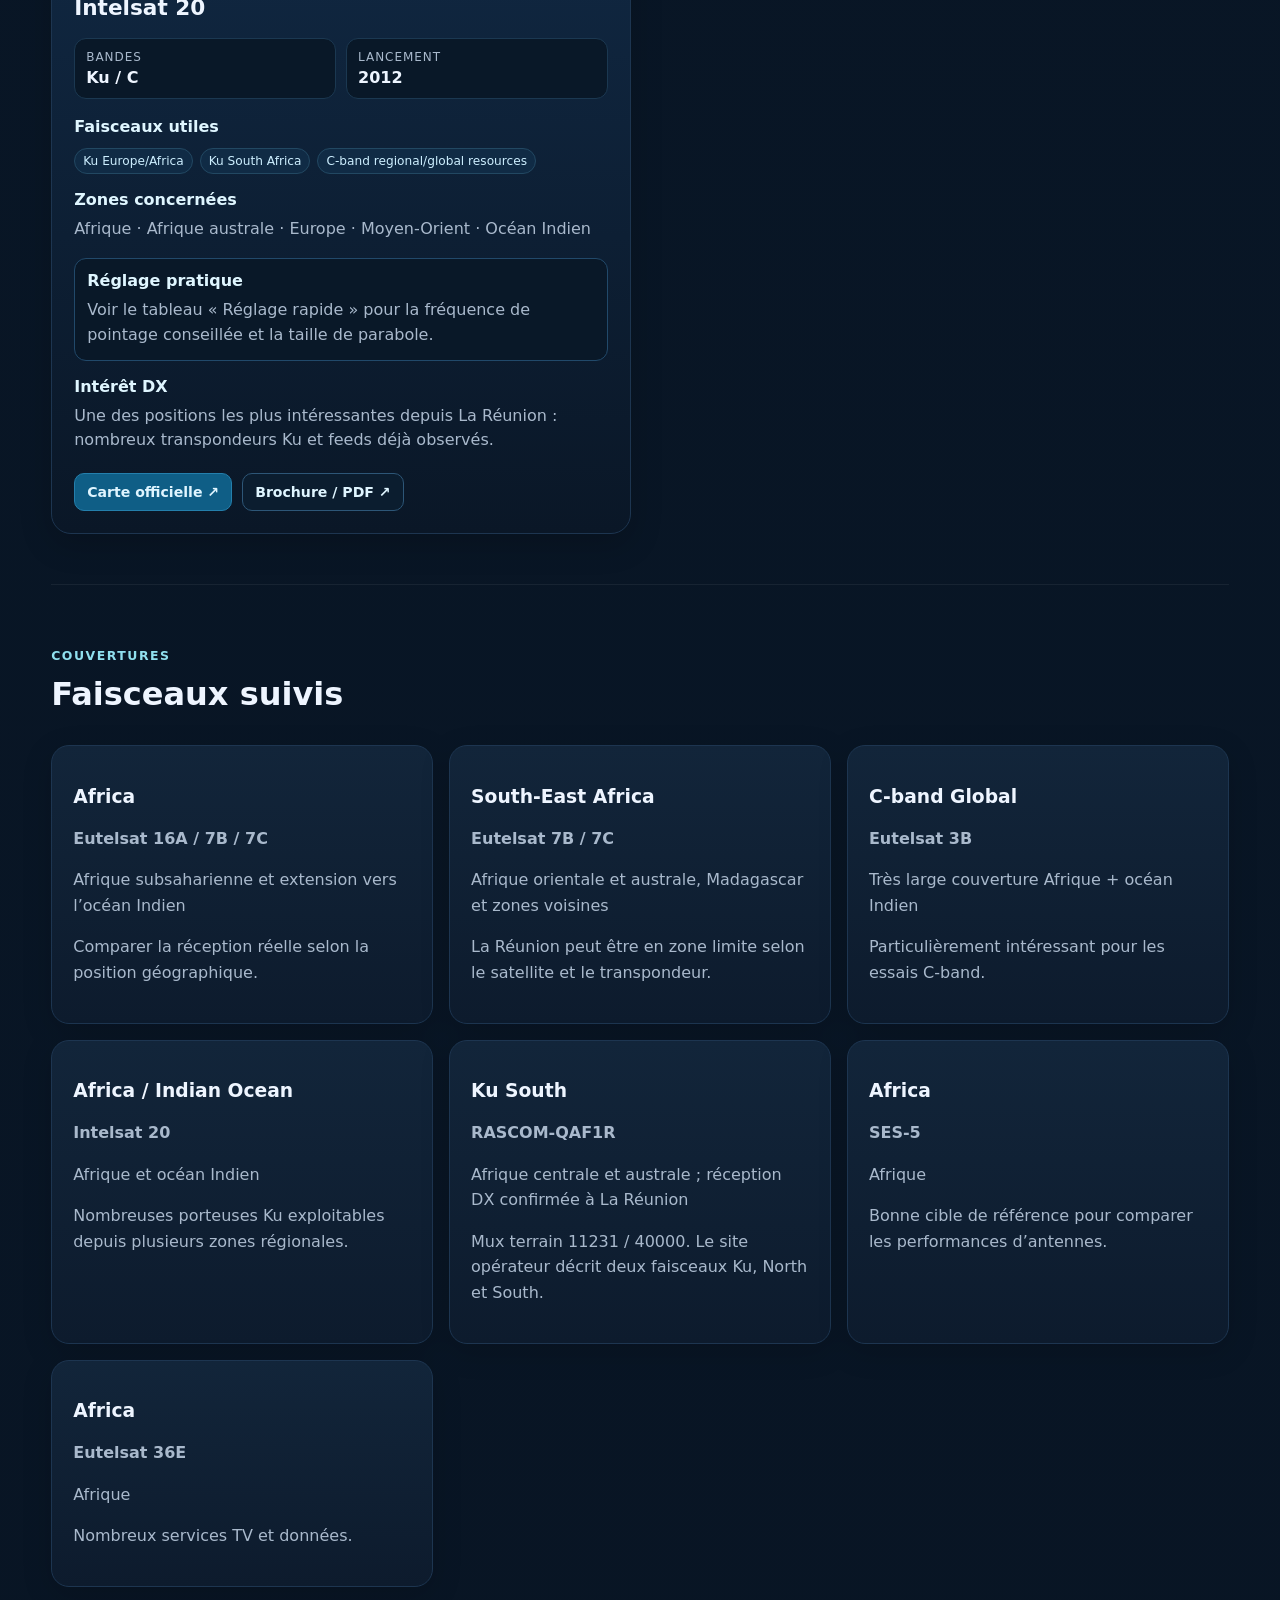
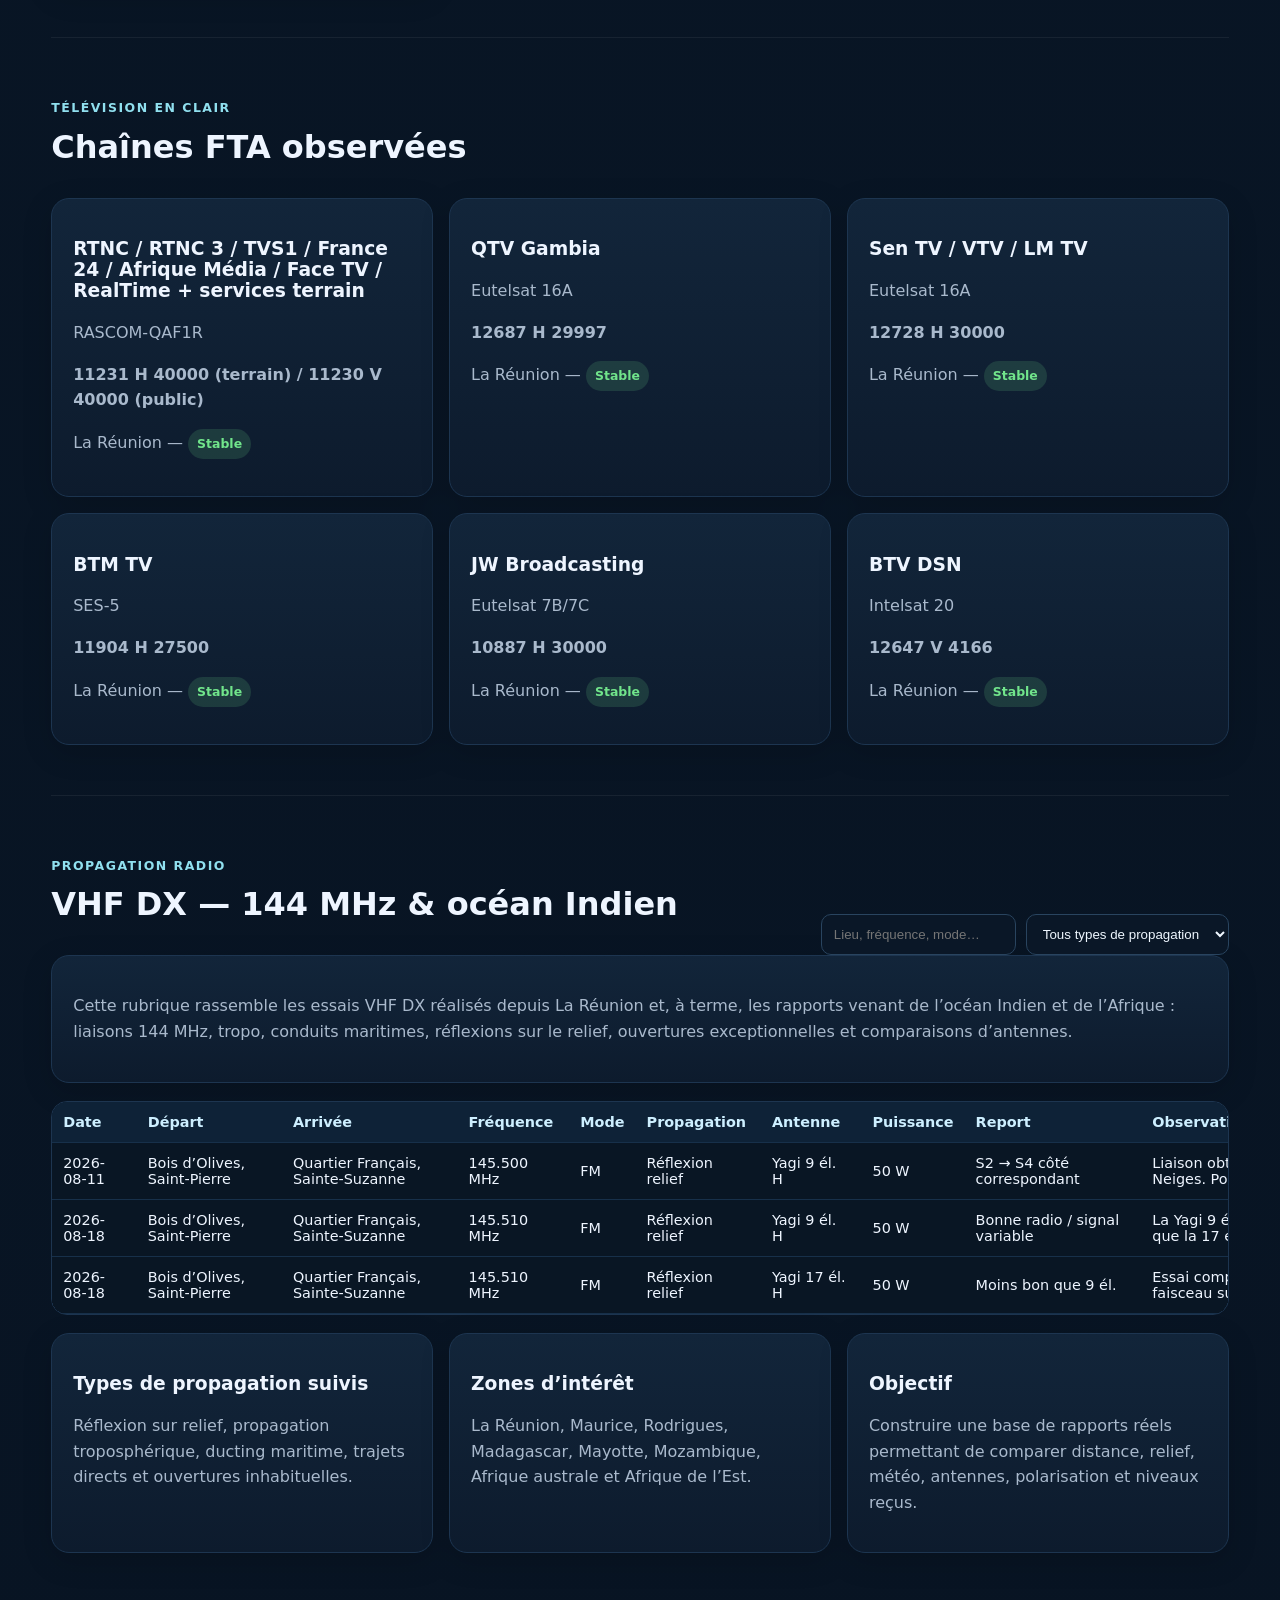
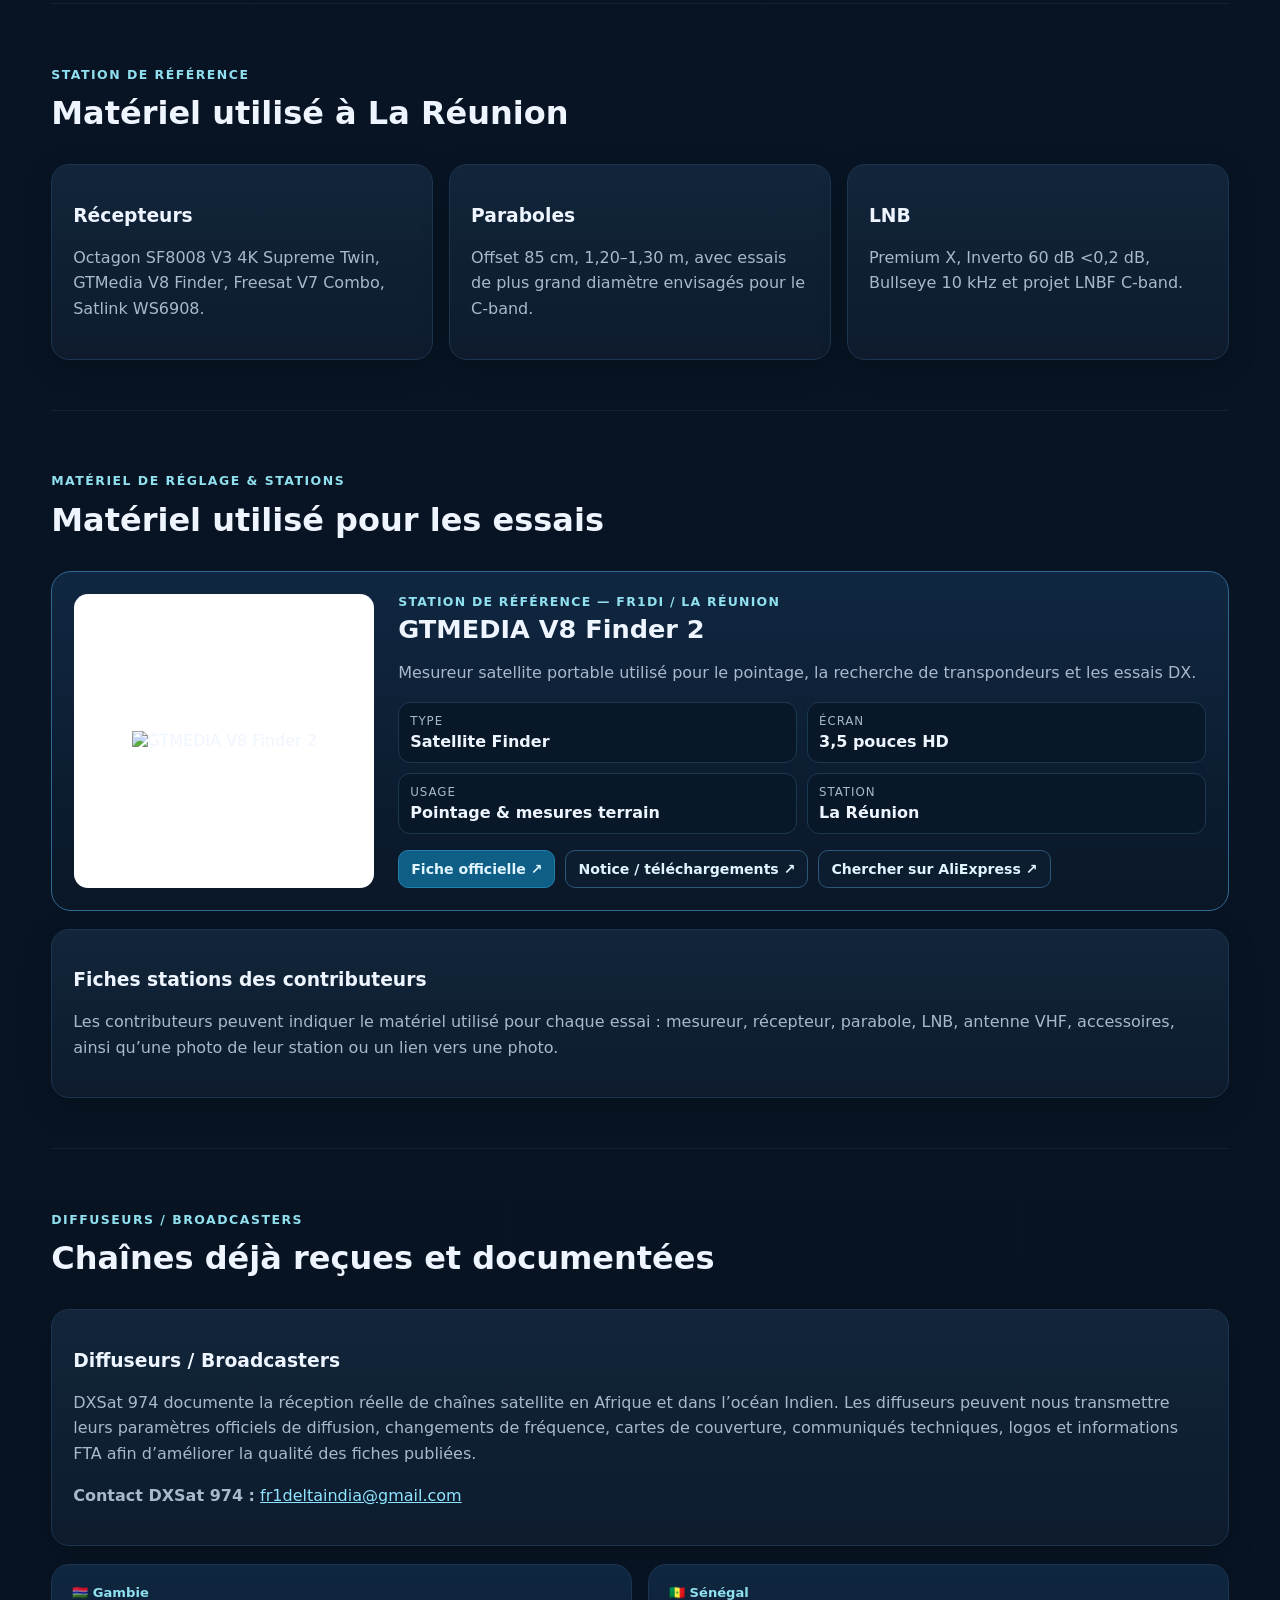
==== commit 81813ad8: "Add files via upload" ====
--- a/index.html
+++ b/index.html
@@ -654,7 +654,7 @@
   <p class="eyebrow">Guides détaillés</p>
   <h2>Pages satellites</h2>
   <div class="grid three">
-<article class="card"><div class="pos">16°E</div><h3>Eutelsat 16A / 16D</h3><p class="muted">Guide pratique de réception d’Eutelsat 16A / 16D à 16°E pour l’Afrique et l’océan Indien : faisceaux, fréquences, essais DX, cartes officielles et réglage rapide.</p><a class="btn primary" href="eutelsat-16a-16d.html">Ouvrir la fiche</a></article><article class="card"><div class="pos">7°E</div><h3>Eutelsat 7C</h3><p class="muted">Guide pratique Eutelsat 7C à 7°E : faisceaux africains, fréquences de pointage, essais depuis La Réunion et carte officielle.</p><a class="btn primary" href="eutelsat-7c.html">Ouvrir la fiche</a></article><article class="card"><div class="pos">3°E</div><h3>Eutelsat 3B</h3><p class="muted">Réception Eutelsat 3B à 3°E en bande C et Ku : faisceau C-band Global, réglage LNB, diamètre de parabole et essais DX.</p><a class="btn primary" href="eutelsat-3b.html">Ouvrir la fiche</a></article><article class="card"><div class="pos">2,9°E</div><h3>RASCOM-QAF1R</h3><p class="muted">Réception DX confirmée à La Réunion sur le faisceau Ku South : 11231 / 40000 et 26 services reçus en scan manuel.</p><a class="btn primary" href="rascom-qaf1r.html">Ouvrir la fiche</a></article><article class="card"><div class="pos">5°E</div><h3>SES-5</h3><p class="muted">Guide pratique de réception SES-5 à 5°E : fréquences de pointage, faisceaux africains, essais et cartes de couverture.</p><a class="btn primary" href="ses-5.html">Ouvrir la fiche</a></article><article class="card"><div class="pos">36°E</div><h3>Eutelsat 36C / 36D</h3><p class="muted">Réception Eutelsat 36C et 36D à 36°E : faisceaux Afrique, fréquences testées, taille de parabole et cartes officielles.</p><a class="btn primary" href="eutelsat-36e.html">Ouvrir la fiche</a></article><article class="card"><div class="pos">68.5°E</div><h3>Intelsat 20</h3><p class="muted">Guide pratique Intelsat 20 à 68.5°E : fréquences Ku, faisceaux Afrique, essais DX, feeds et carte officielle.</p><a class="btn primary" href="intelsat-20.html">Ouvrir la fiche</a></article>
+<article class="card"><div class="pos">16°E</div><h3>Eutelsat 16A / 16D</h3><p class="muted">Guide pratique de réception d’Eutelsat 16A / 16D à 16°E pour l’Afrique et l’océan Indien : faisceaux, fréquences, essais DX, cartes officielles et réglage rapide.</p><a class="btn primary" href="eutelsat-16a-16d.html">Ouvrir la fiche</a></article><article class="card"><div class="pos">7°E</div><h3>Eutelsat 7C</h3><p class="muted">Guide pratique Eutelsat 7C à 7°E : faisceaux africains, fréquences de pointage, essais depuis La Réunion et carte officielle.</p><a class="btn primary" href="eutelsat-7c.html">Ouvrir la fiche</a></article><article class="card"><div class="pos">3°E</div><h3>Eutelsat 3B</h3><p class="muted">Réception Eutelsat 3B à 3°E en bande C et Ku : faisceau C-band Global, réglage LNB, diamètre de parabole et essais DX.</p><a class="btn primary" href="eutelsat-3b.html">Ouvrir la fiche</a></article><article class="card"><div class="pos">2,9°E</div><h3>RASCOM-QAF1R</h3><p class="muted">Réception DX confirmée à La Réunion avec une parabole offset de 85 cm sur le faisceau Ku South : 11231 / 40000, 26 services en scan manuel, SNR 35 % / AGC 79 %.</p><a class="btn primary" href="rascom-qaf1r.html">Ouvrir la fiche</a></article><article class="card"><div class="pos">5°E</div><h3>SES-5</h3><p class="muted">Guide pratique de réception SES-5 à 5°E : fréquences de pointage, faisceaux africains, essais et cartes de couverture.</p><a class="btn primary" href="ses-5.html">Ouvrir la fiche</a></article><article class="card"><div class="pos">36°E</div><h3>Eutelsat 36C / 36D</h3><p class="muted">Réception Eutelsat 36C et 36D à 36°E : faisceaux Afrique, fréquences testées, taille de parabole et cartes officielles.</p><a class="btn primary" href="eutelsat-36e.html">Ouvrir la fiche</a></article><article class="card"><div class="pos">68.5°E</div><h3>Intelsat 20</h3><p class="muted">Guide pratique Intelsat 20 à 68.5°E : fréquences Ku, faisceaux Afrique, essais DX, feeds et carte officielle.</p><a class="btn primary" href="intelsat-20.html">Ouvrir la fiche</a></article>
   </div>
 </section>
 
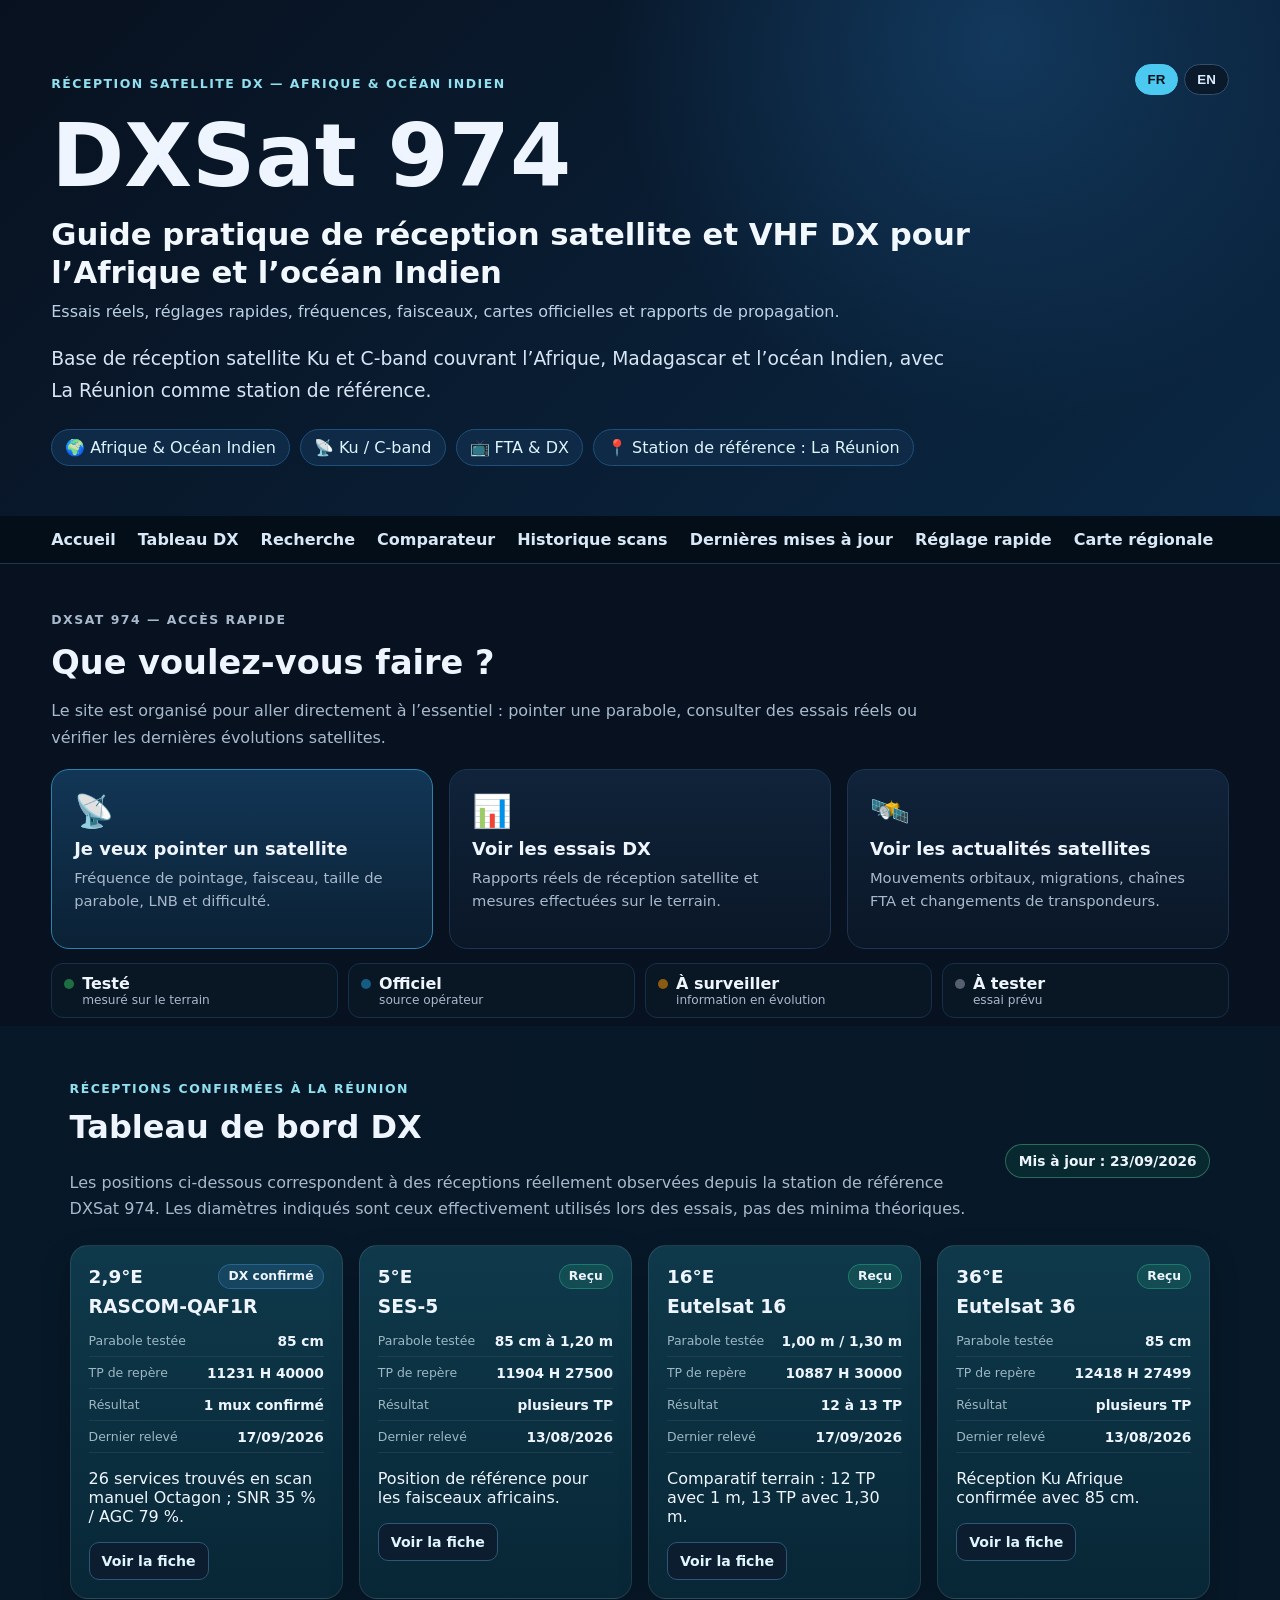
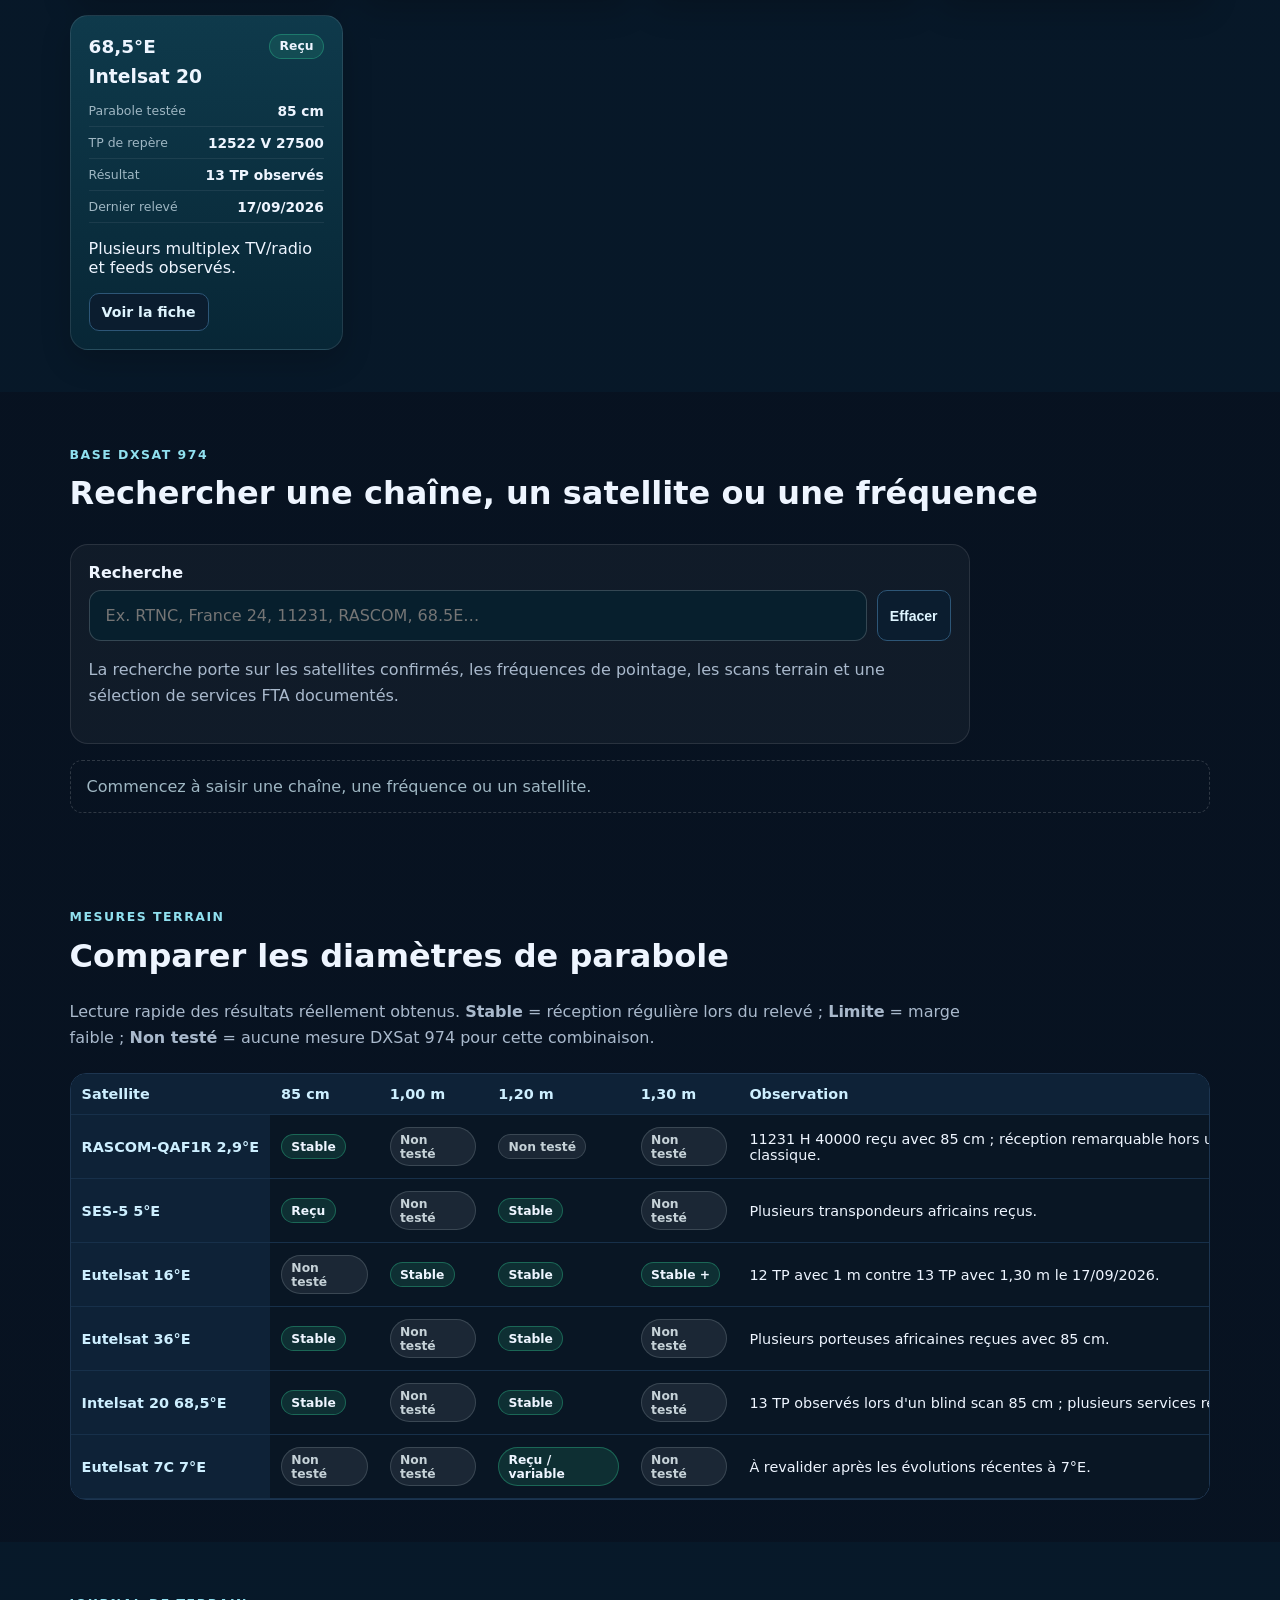
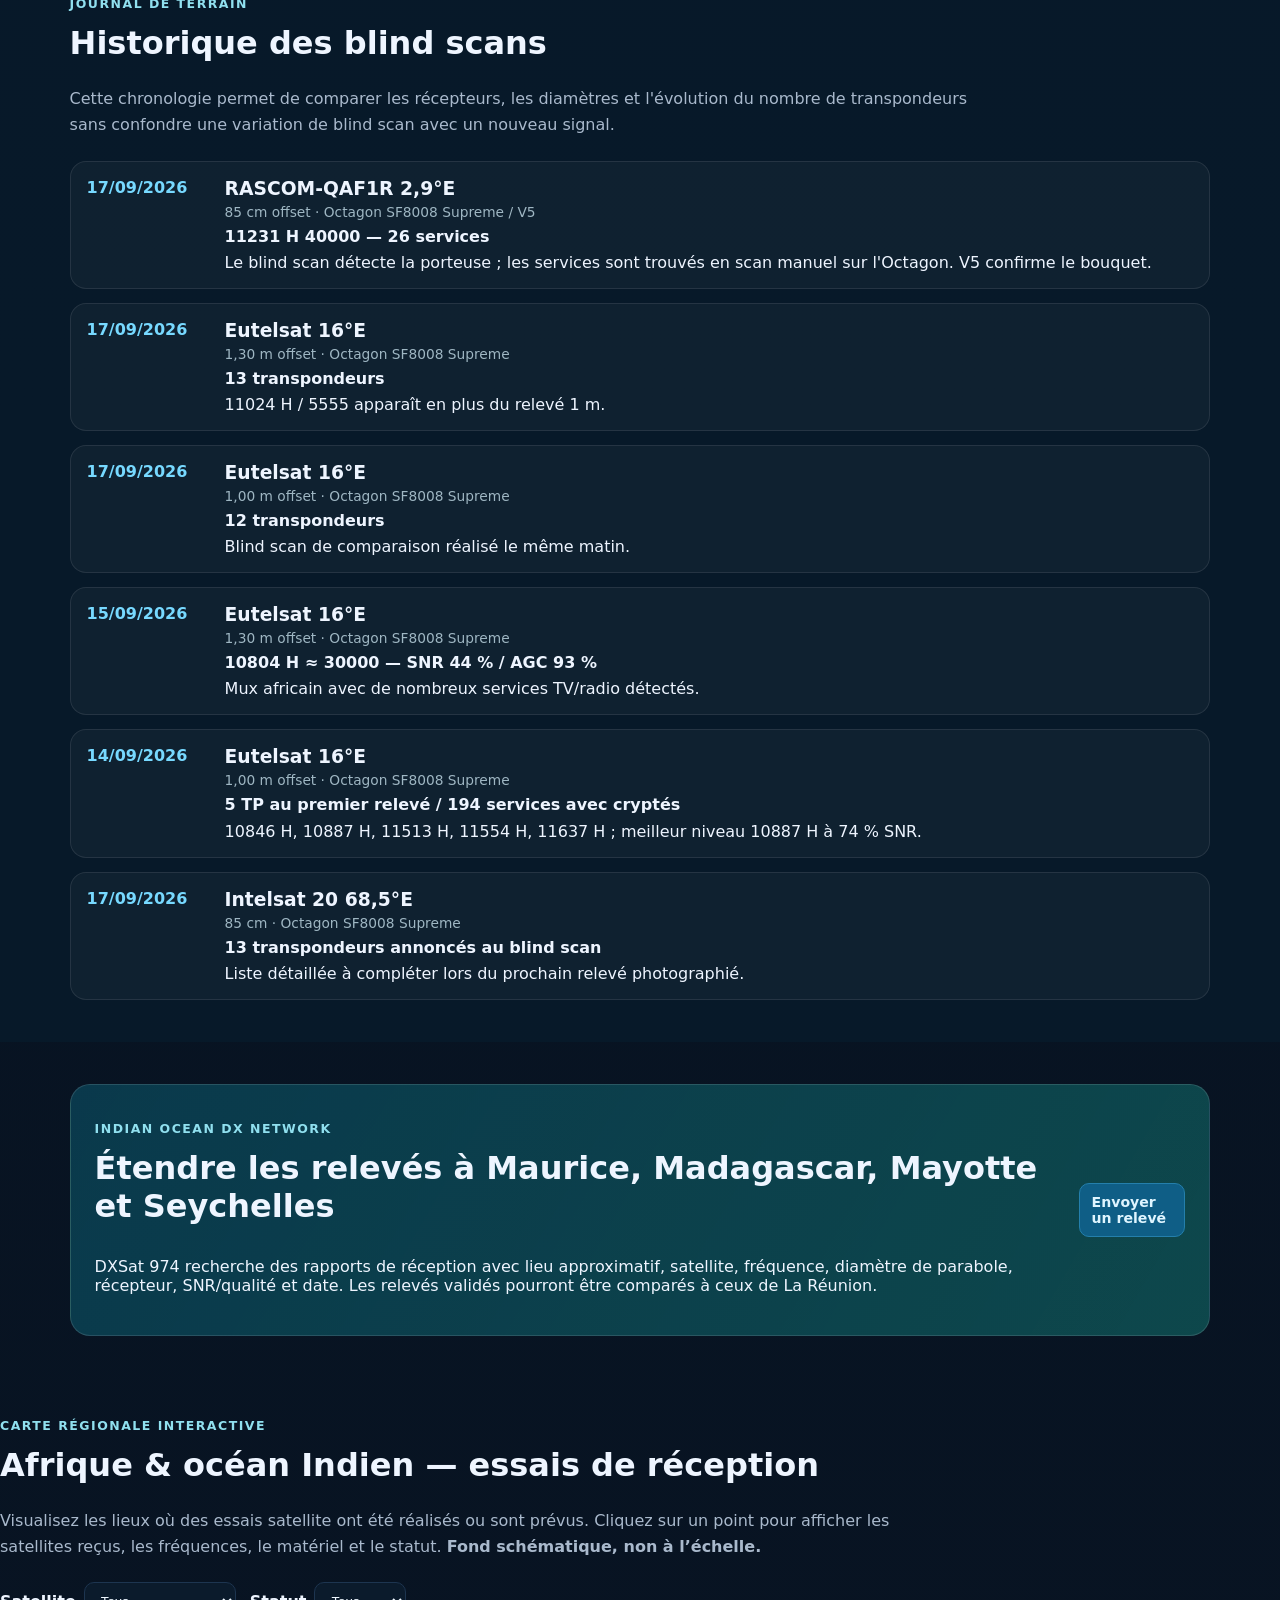
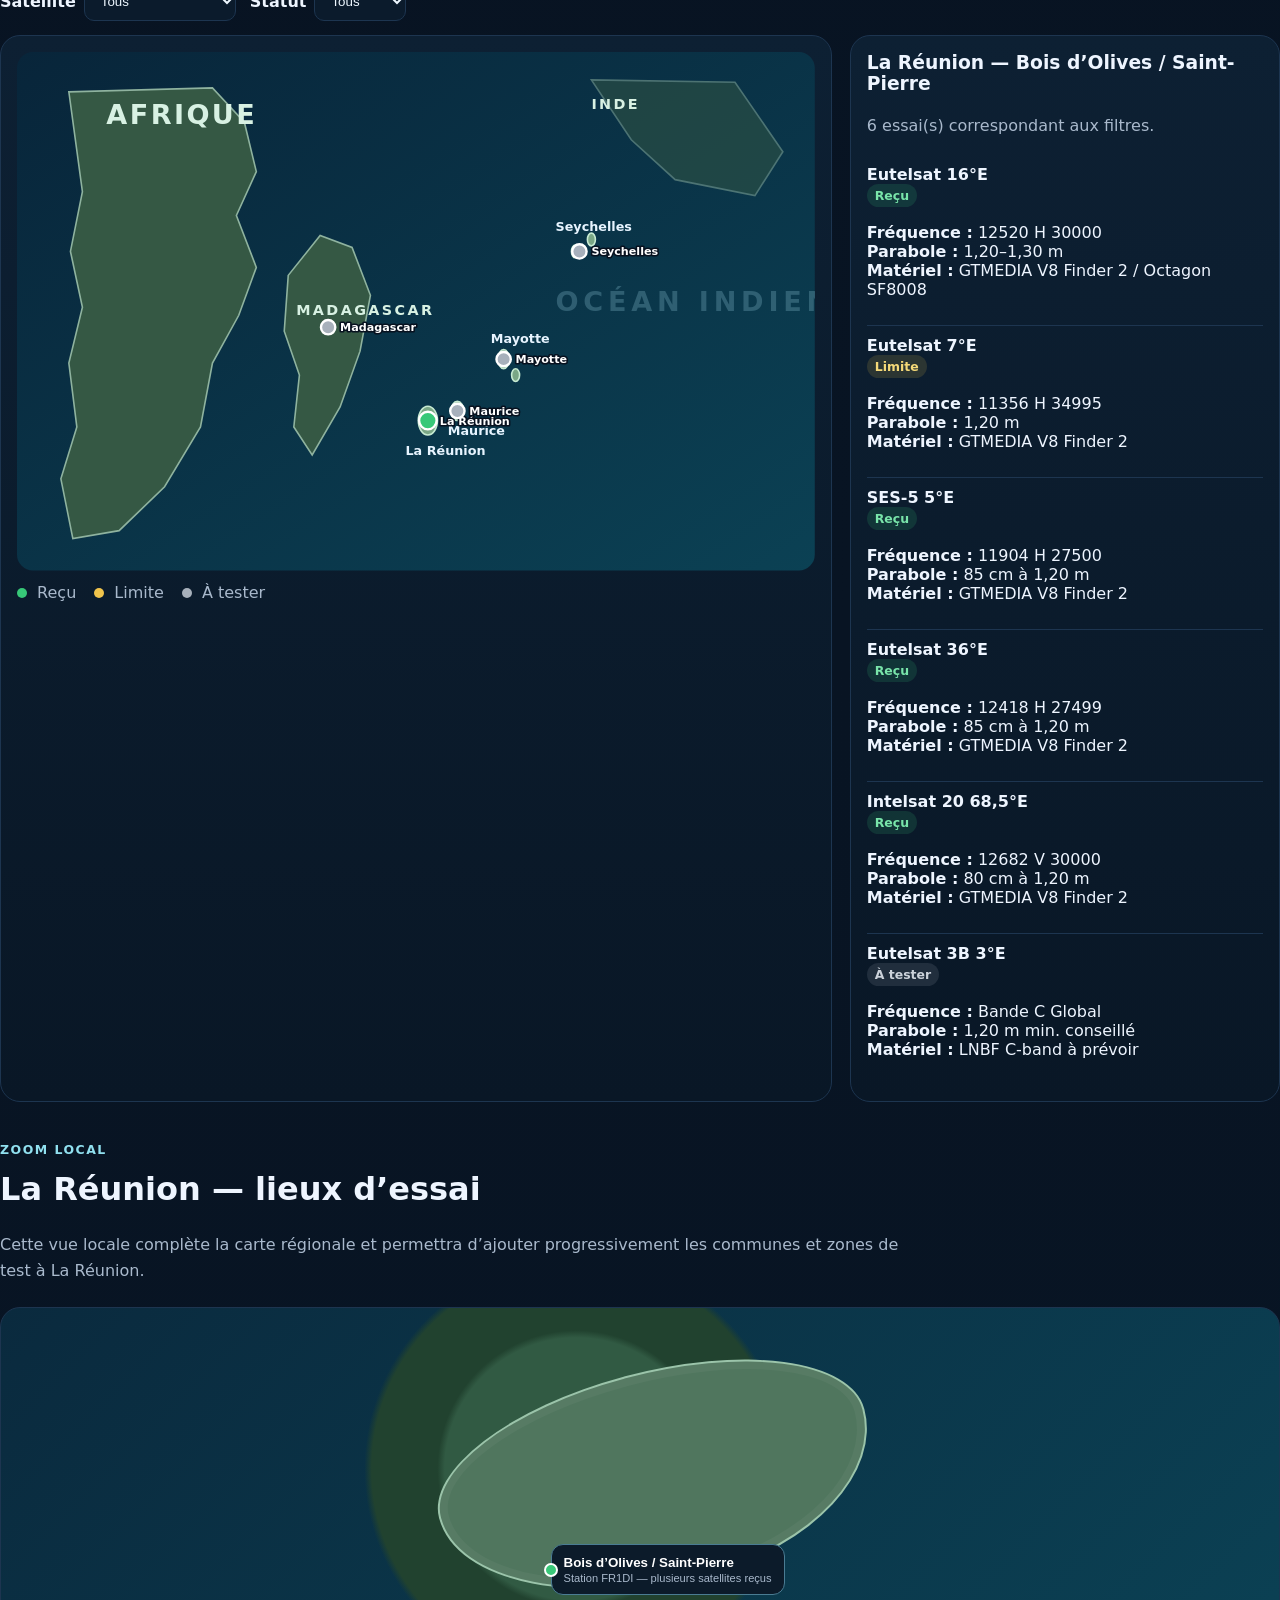
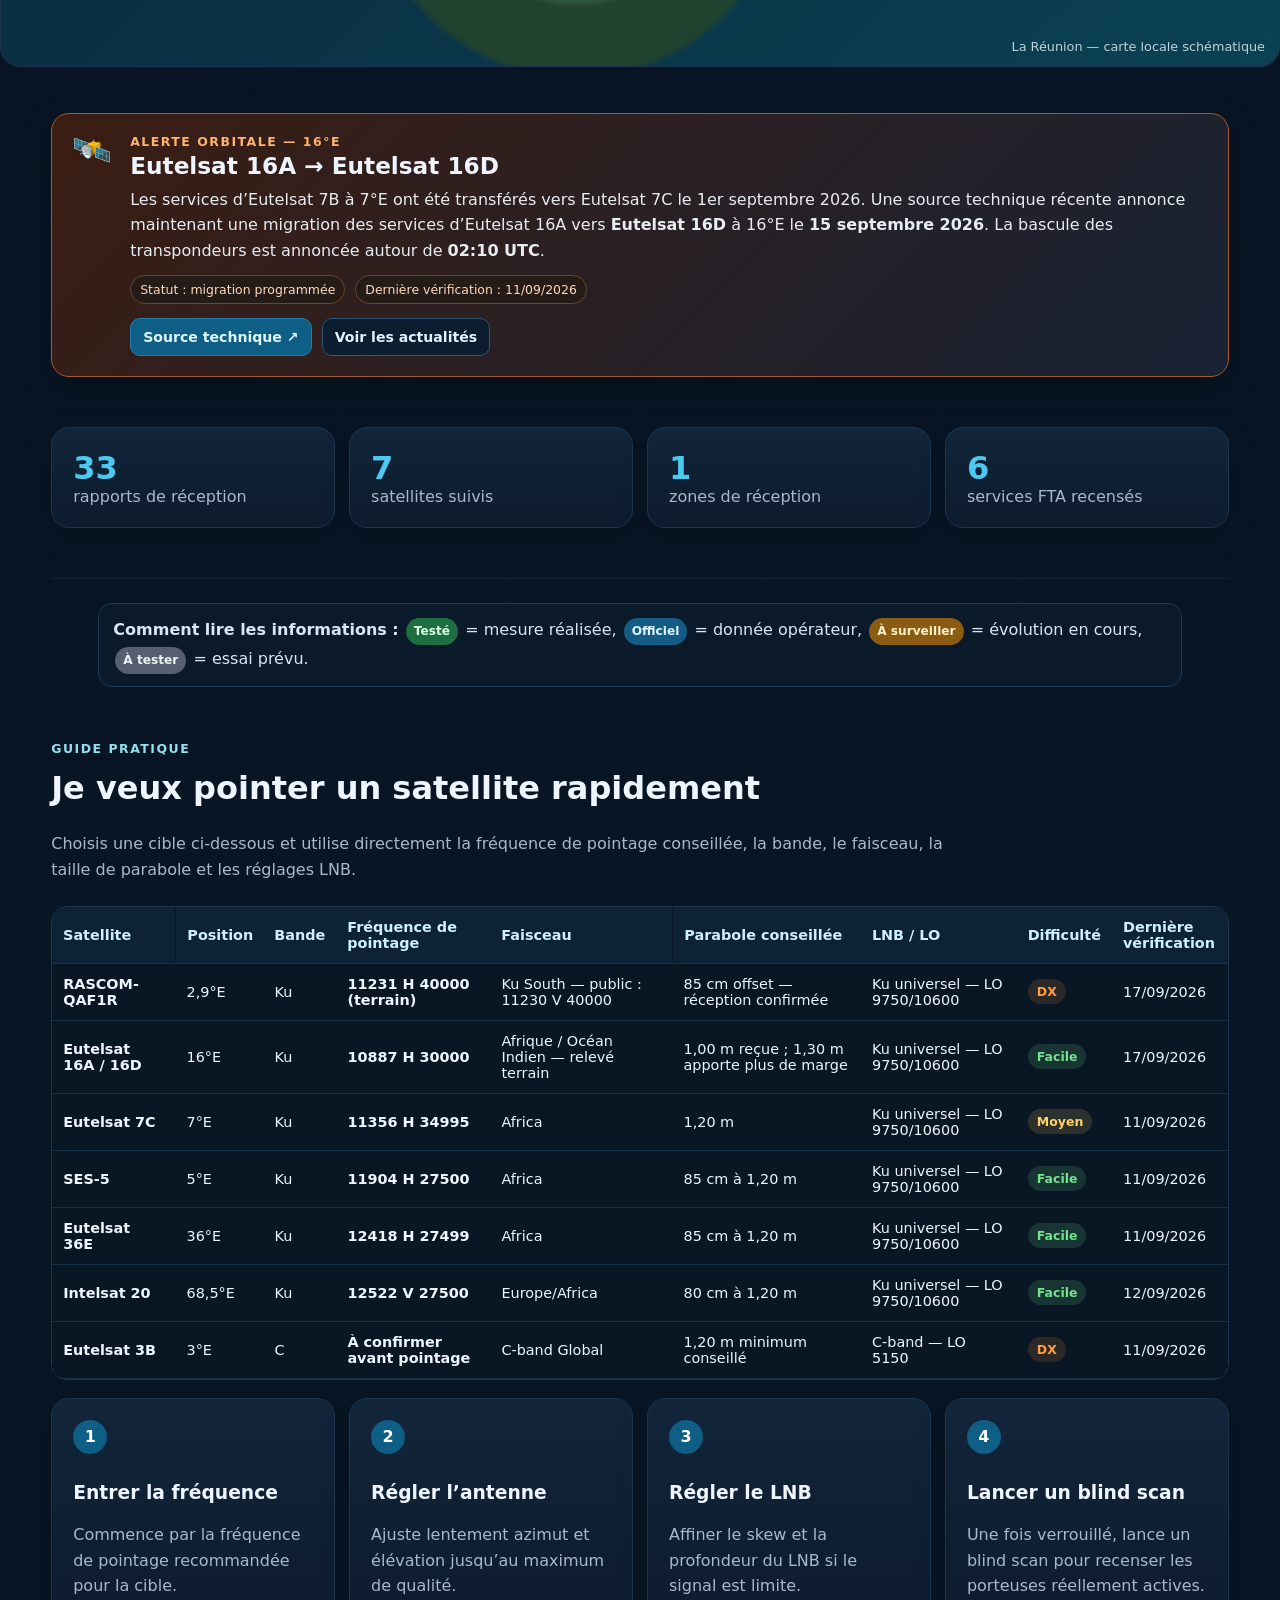
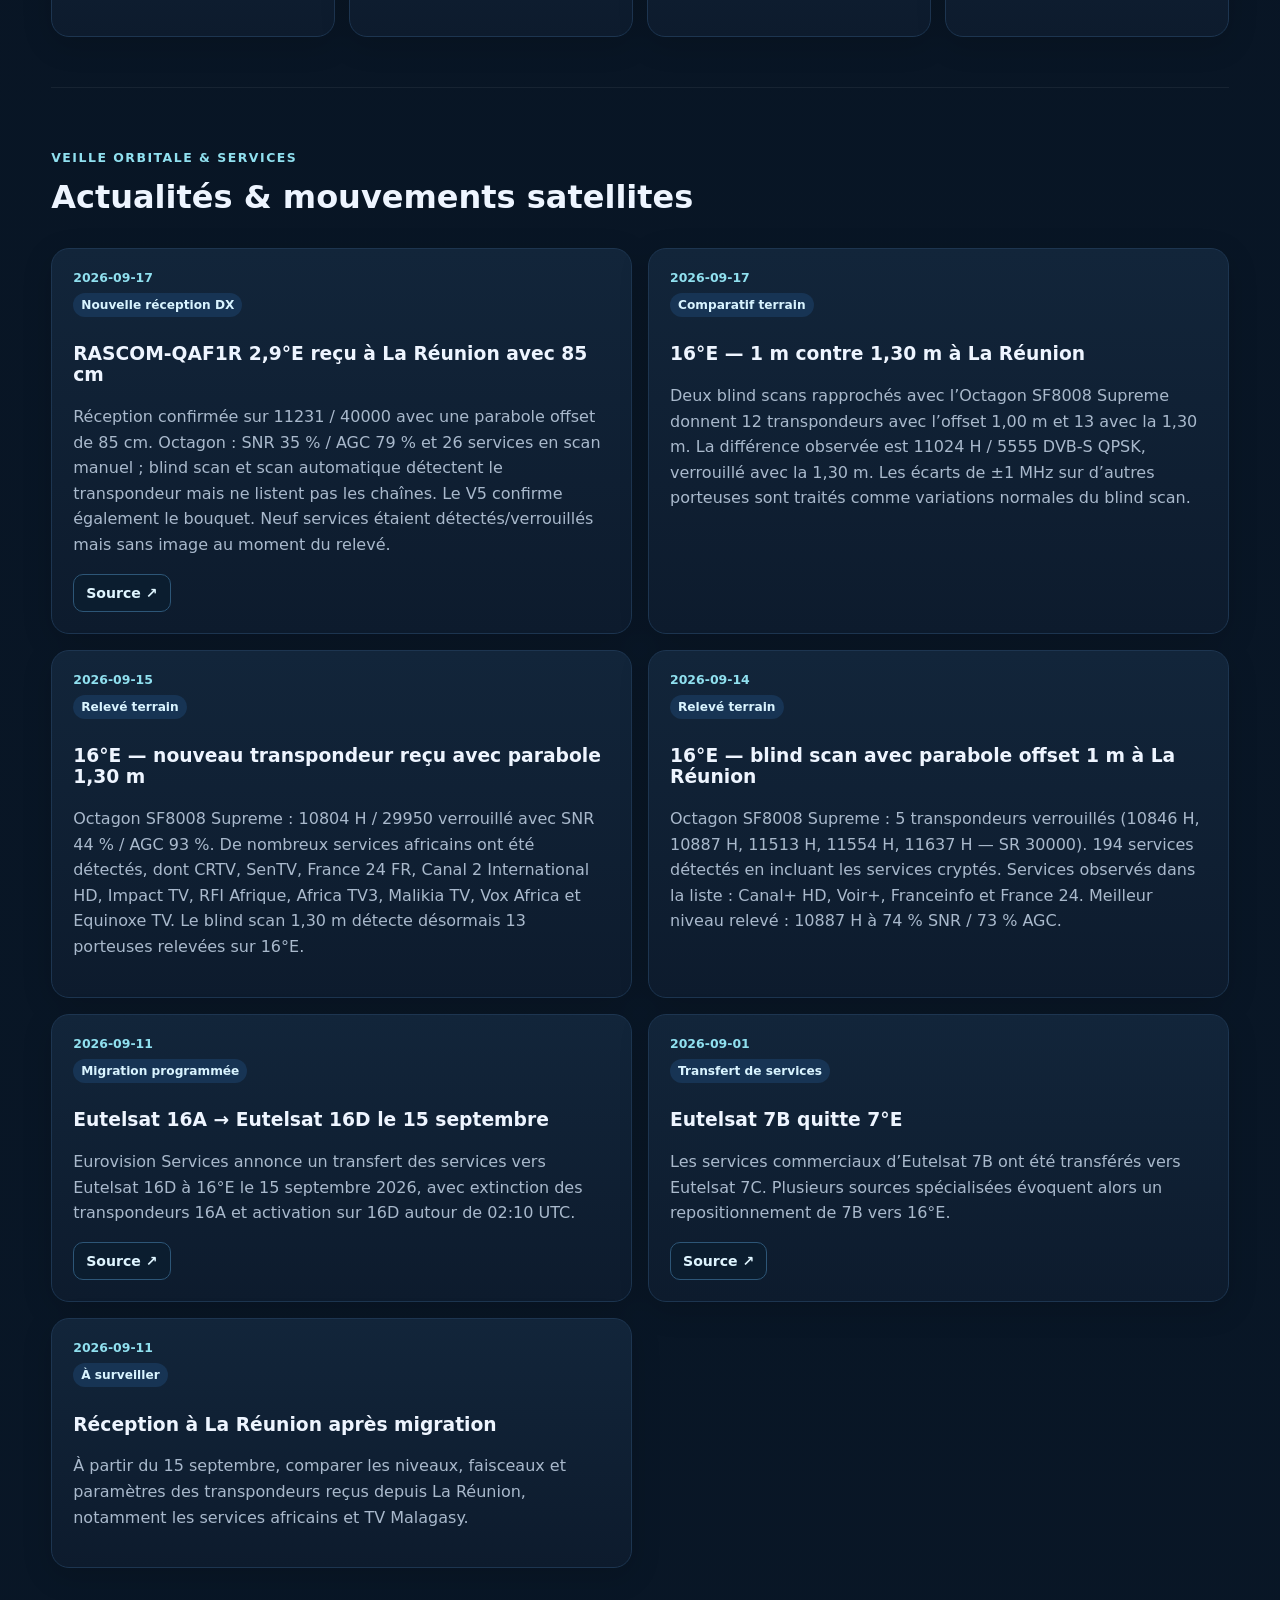
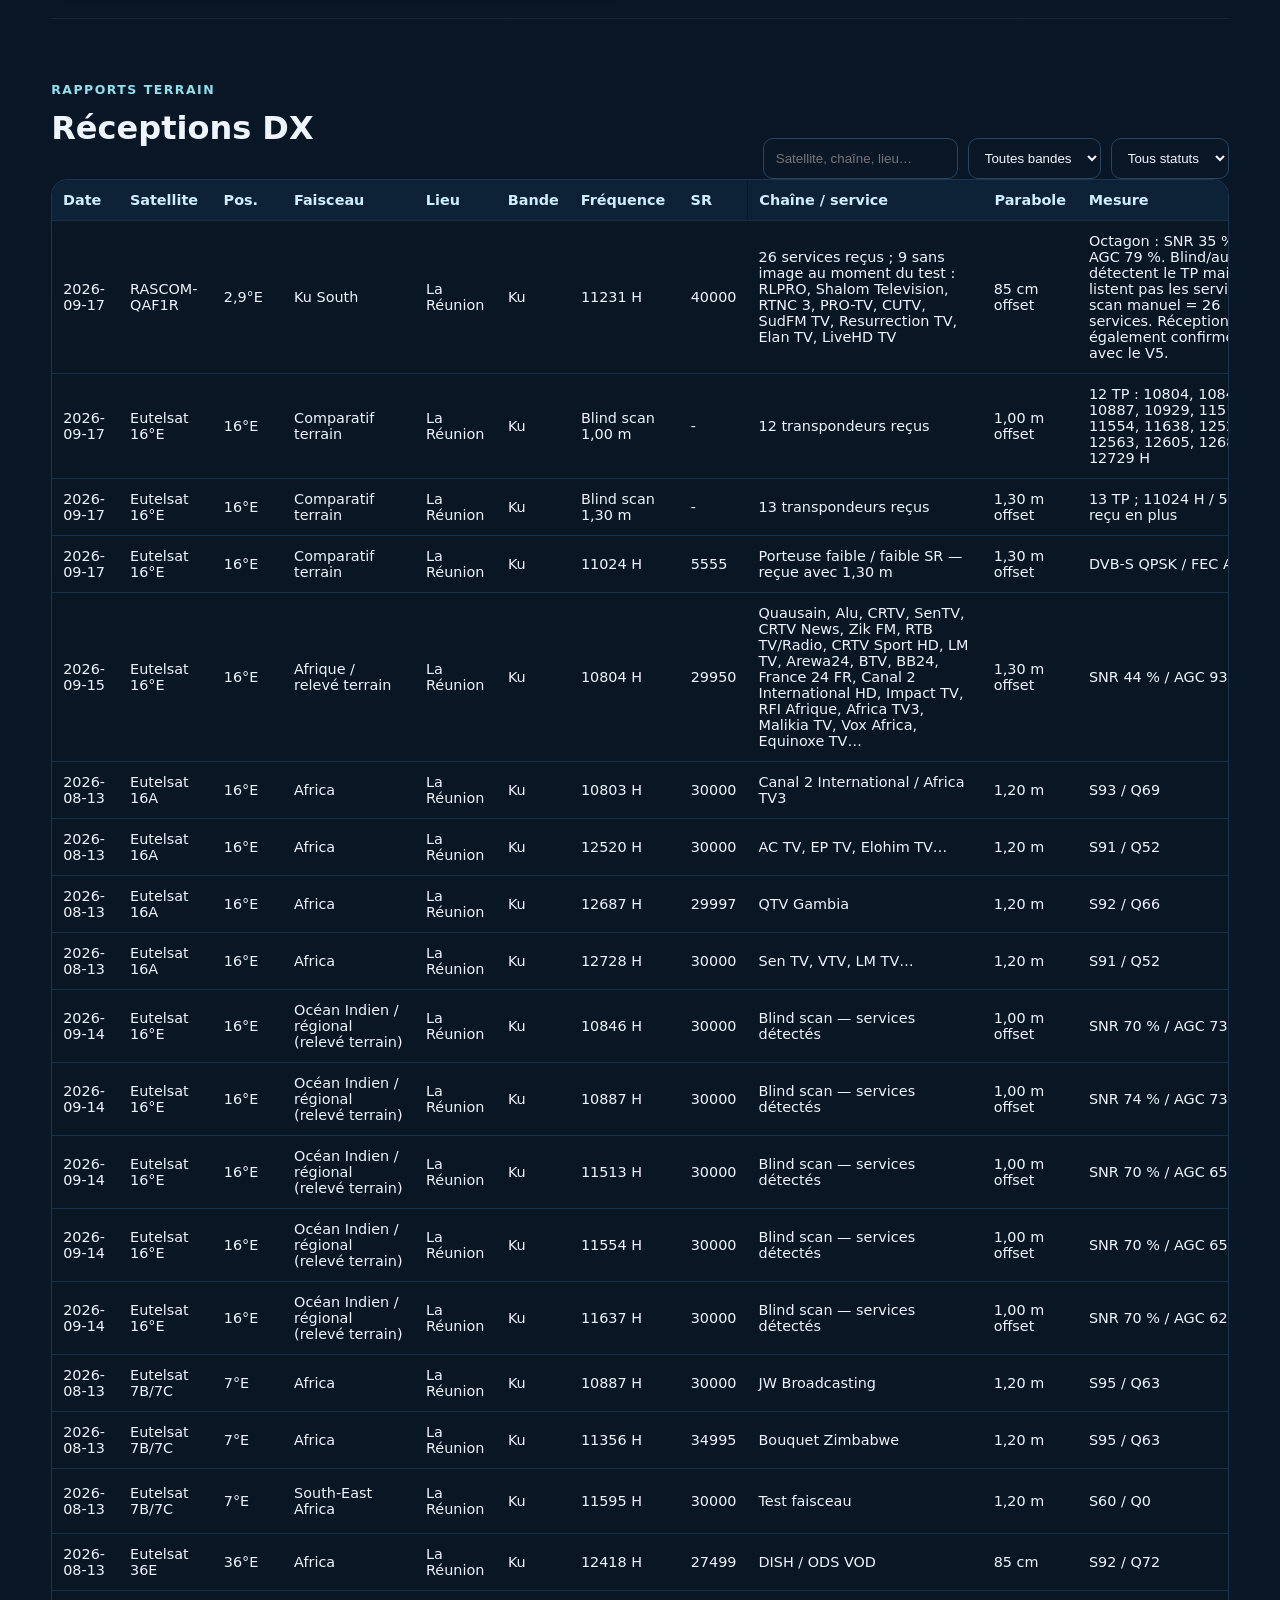
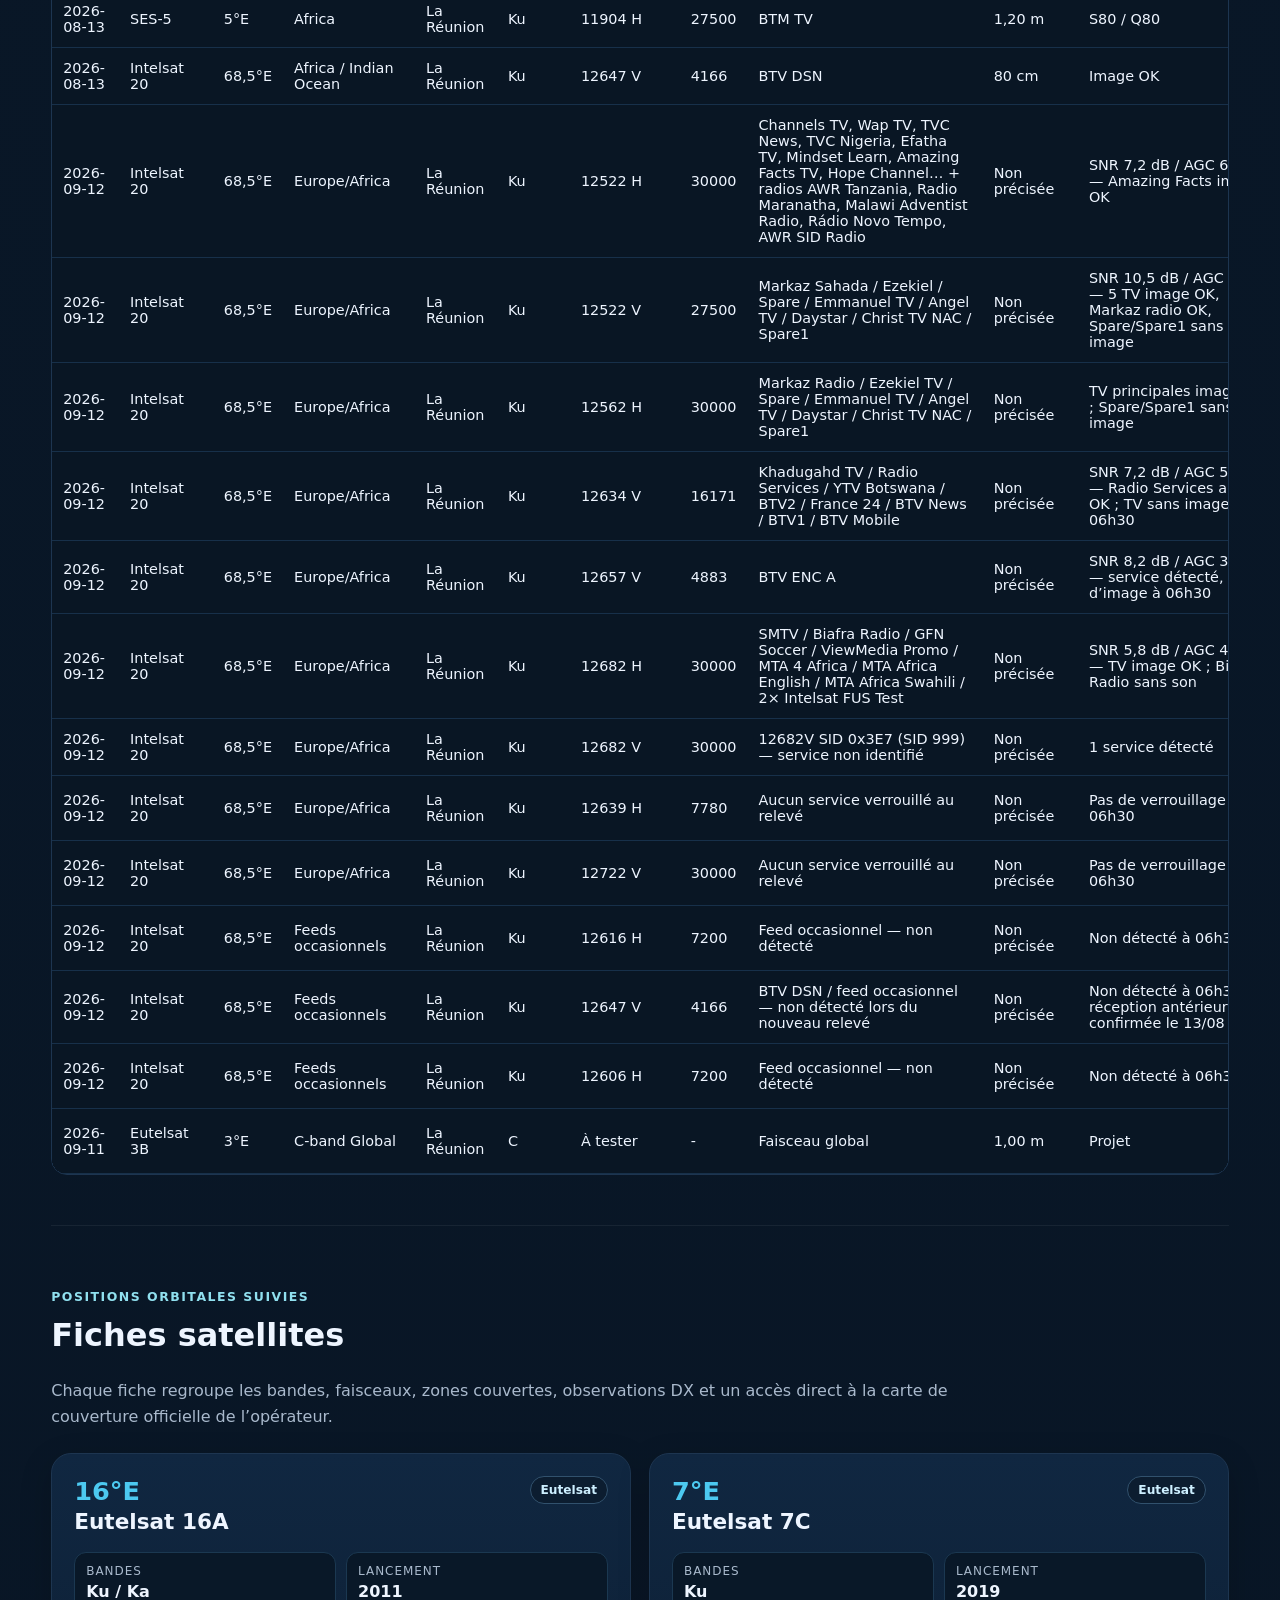
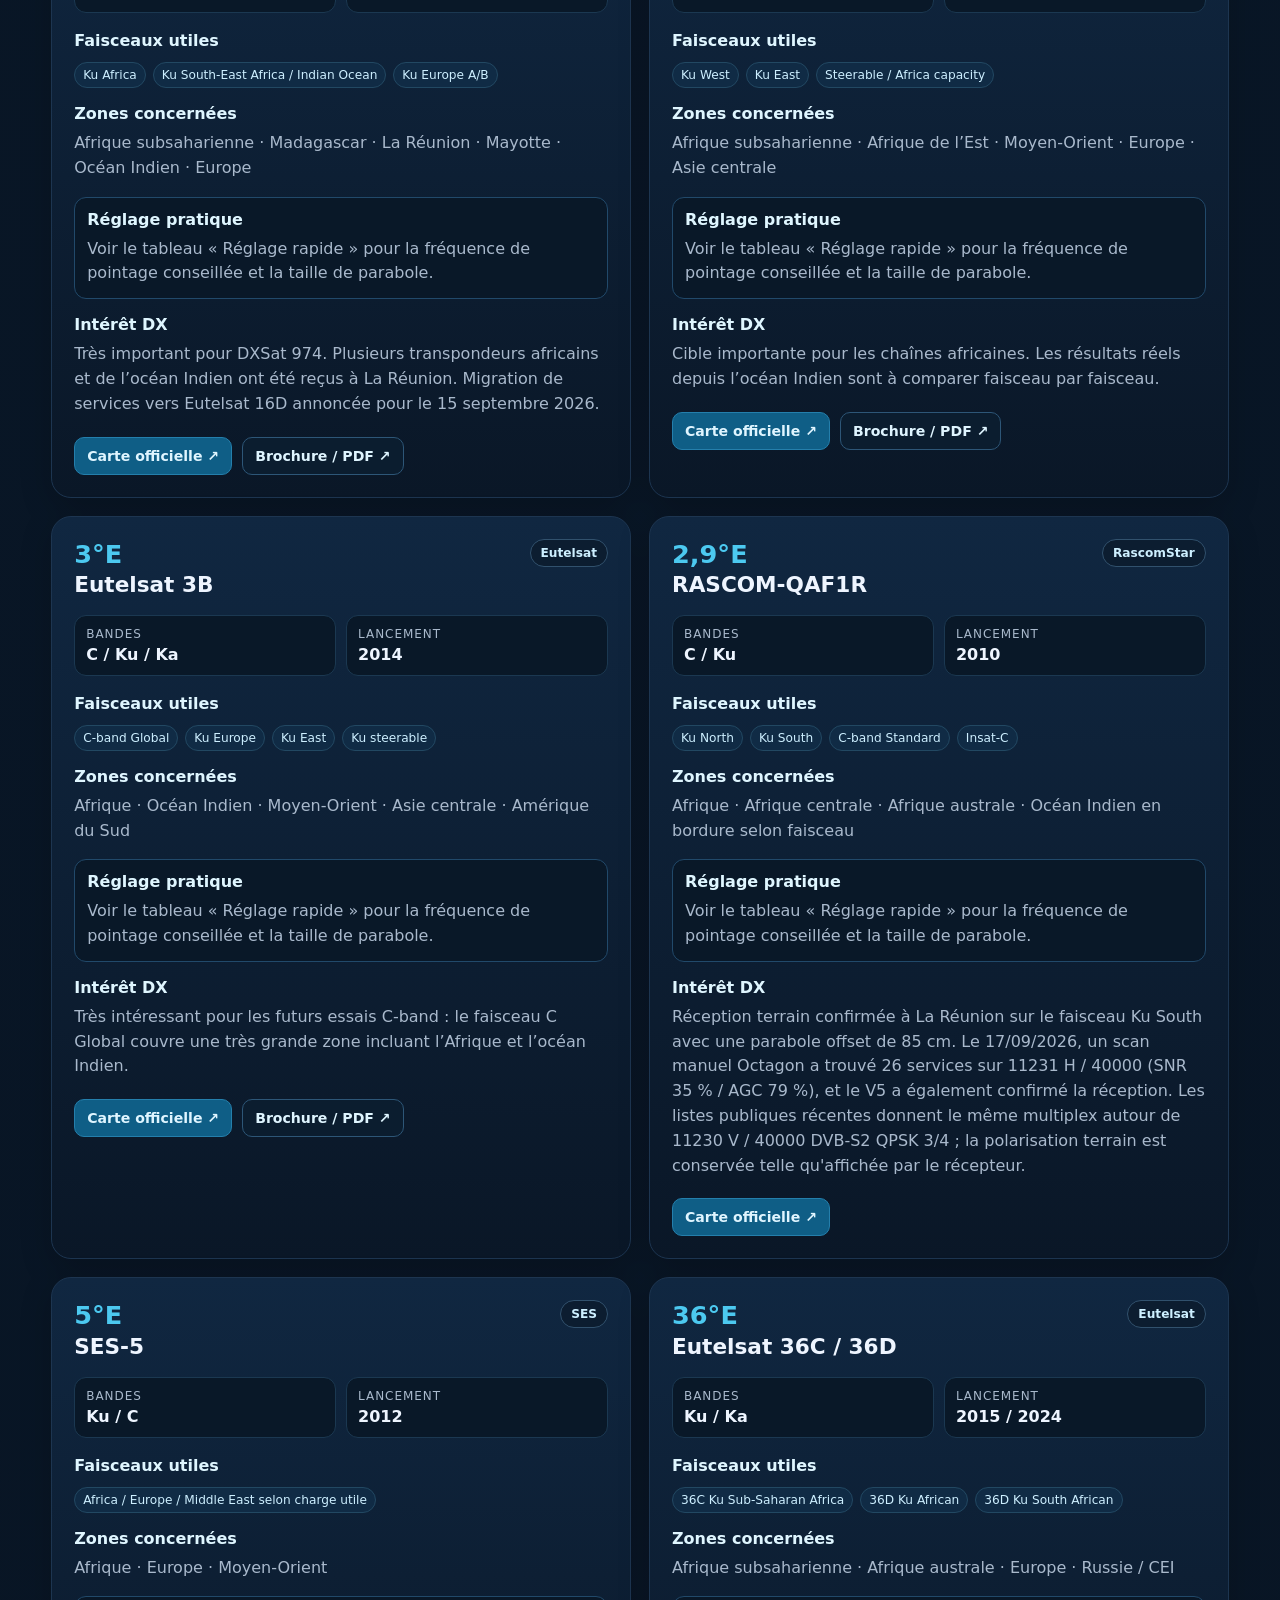
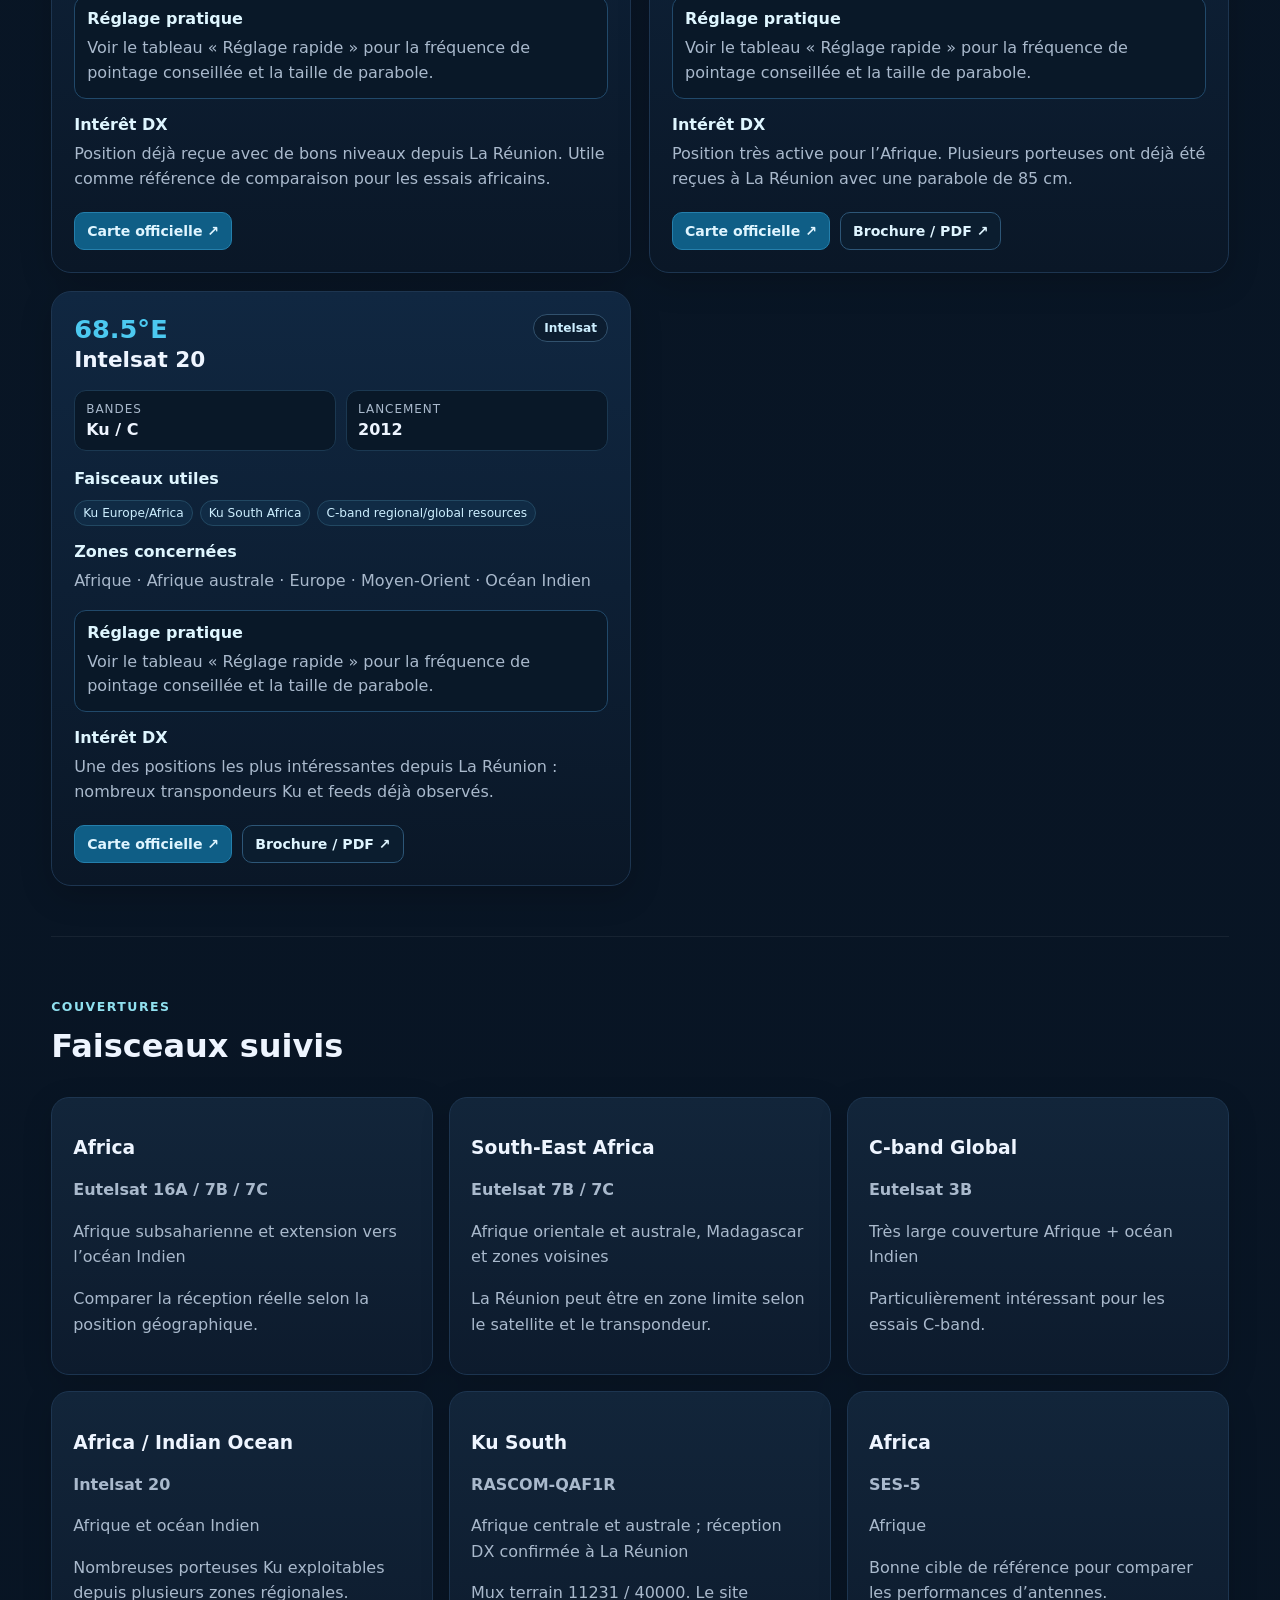
==== commit 3bcb2927: "Add files via upload" ====
--- a/index.html
+++ b/index.html
@@ -44,6 +44,10 @@
   <nav class="nav">
     <div class="wrap navlinks">
       <a href="#accueil">Accueil</a>
+      <a href="#dashboard-dx">Tableau DX</a>
+      <a href="#recherche-dx">Recherche</a>
+      <a href="#comparateur-paraboles">Comparateur</a>
+      <a href="#historique-scans">Historique scans</a>
       <a href="updates.html">Dernières mises à jour</a>
       <a href="#pointage-rapide">Réglage rapide</a>
       <a href="#carte-regionale">Carte régionale</a>
@@ -107,6 +111,68 @@
 
 
 
+
+
+<section id="dashboard-dx" class="dx-dashboard-section">
+  <div class="wrap">
+    <div class="section-head">
+      <div>
+        <p class="eyebrow">Réceptions confirmées à La Réunion</p>
+        <h2>Tableau de bord DX</h2>
+      </div>
+      <span class="freshness-badge">Mis à jour : 23/09/2026</span>
+    </div>
+    <p class="section-intro">Les positions ci-dessous correspondent à des réceptions réellement observées depuis la station de référence DXSat 974. Les diamètres indiqués sont ceux effectivement utilisés lors des essais, pas des minima théoriques.</p>
+    <div class="dx-sat-grid" id="confirmedSatelliteGrid"></div>
+  </div>
+</section>
+
+<section id="recherche-dx" class="search-dx-section">
+  <div class="wrap">
+    <div class="section-head"><div><p class="eyebrow">Base DXSat 974</p><h2>Rechercher une chaîne, un satellite ou une fréquence</h2></div></div>
+    <div class="dx-search-box">
+      <label for="dxSearch">Recherche</label>
+      <div class="dx-search-row">
+        <input id="dxSearch" type="search" placeholder="Ex. RTNC, France 24, 11231, RASCOM, 68.5E…" autocomplete="off">
+        <button id="dxSearchClear" type="button" class="btn">Effacer</button>
+      </div>
+      <p class="muted">La recherche porte sur les satellites confirmés, les fréquences de pointage, les scans terrain et une sélection de services FTA documentés.</p>
+    </div>
+    <div id="dxSearchResults" class="dx-search-results" aria-live="polite"></div>
+  </div>
+</section>
+
+<section id="comparateur-paraboles" class="dish-compare-section">
+  <div class="wrap">
+    <div class="section-head"><div><p class="eyebrow">Mesures terrain</p><h2>Comparer les diamètres de parabole</h2></div></div>
+    <p class="section-intro">Lecture rapide des résultats réellement obtenus. <strong>Stable</strong> = réception régulière lors du relevé ; <strong>Limite</strong> = marge faible ; <strong>Non testé</strong> = aucune mesure DXSat 974 pour cette combinaison.</p>
+    <div class="table-wrap">
+      <table class="dish-table">
+        <thead><tr><th>Satellite</th><th>85 cm</th><th>1,00 m</th><th>1,20 m</th><th>1,30 m</th><th>Observation</th></tr></thead>
+        <tbody id="dishComparisonBody"></tbody>
+      </table>
+    </div>
+  </div>
+</section>
+
+<section id="historique-scans" class="scan-history-section">
+  <div class="wrap">
+    <div class="section-head"><div><p class="eyebrow">Journal de terrain</p><h2>Historique des blind scans</h2></div></div>
+    <p class="section-intro">Cette chronologie permet de comparer les récepteurs, les diamètres et l'évolution du nombre de transpondeurs sans confondre une variation de blind scan avec un nouveau signal.</p>
+    <div class="scan-timeline" id="scanHistory"></div>
+  </div>
+</section>
+
+<section id="indian-ocean-network" class="network-section">
+  <div class="wrap network-card">
+    <div>
+      <p class="eyebrow">Indian Ocean DX Network</p>
+      <h2>Étendre les relevés à Maurice, Madagascar, Mayotte et Seychelles</h2>
+      <p>DXSat 974 recherche des rapports de réception avec lieu approximatif, satellite, fréquence, diamètre de parabole, récepteur, SNR/qualité et date. Les relevés validés pourront être comparés à ceux de La Réunion.</p>
+    </div>
+    <a class="btn primary" href="#contribuer">Envoyer un relevé</a>
+  </div>
+</section>
 
 <section id="carte-regionale" class="regional-map-section">
   <div class="section-head"><div><p class="eyebrow">Carte régionale interactive</p><h2>Afrique & océan Indien — essais de réception</h2></div></div>
@@ -650,6 +716,16 @@
 </section>
 
   
+
+<section id="enquete-paraboles" class="dish-survey-section">
+  <p class="eyebrow">Enquête locale</p>
+  <h2>Quel diamètre utilisez-vous à La Réunion ?</h2>
+  <div class="card">
+    <p>DXSat 974 souhaite documenter les diamètres réellement utilisés localement : 60–65 cm, 75–85 cm, 90 cm–1 m, 1,20–1,30 m, 1,50 m et plus.</p>
+    <a class="btn primary" href="mailto:fr1deltaindia@gmail.com?subject=Enqu%C3%AAte%20parabole%20DXSat974&body=Commune%20%3A%0ADiam%C3%A8tre%20de%20parabole%20%3A%0ASatellite(s)%20re%C3%A7u(s)%20%3A%0AR%C3%A9cepteur%20%3A%0ACommentaire%20%3A">Participer à l’enquête</a>
+  </div>
+</section>
+
 <section id="pages-satellites">
   <p class="eyebrow">Guides détaillés</p>
   <h2>Pages satellites</h2>
--- a/styles.css
+++ b/styles.css
@@ -191,3 +191,17 @@
 .regional-marker{cursor:pointer;outline:none}.regional-marker circle{stroke:#fff;stroke-width:3}.regional-marker text{fill:#fff;font-size:14px;font-weight:800;paint-order:stroke;stroke:#07111f;stroke-width:4px;stroke-linejoin:round}.regional-marker:hover circle,.regional-marker:focus circle{stroke-width:5}
 .local-map-placeholder{position:relative;min-height:360px;border-radius:20px;border:1px solid var(--line);background:radial-gradient(circle at 45% 45%,#315a43 0 18%,#21422f 19% 28%,transparent 29%),linear-gradient(135deg,#0a2a3e,#0b4154);overflow:hidden}.local-map-placeholder:before{content:"";position:absolute;left:34%;top:18%;width:34%;height:58%;background:#50765e;border:2px solid #9bc4aa;border-radius:49% 51% 43% 57%/42% 44% 56% 58%;transform:rotate(-15deg);box-shadow:inset 0 0 0 8px rgba(255,255,255,.04)}.local-point{position:absolute;z-index:2;left:43%;top:66%;display:grid;gap:2px;text-align:left;background:#0c1b2a;color:#fff;border:1px solid #4a7c93;border-radius:12px;padding:10px 12px;cursor:pointer}.local-point span{position:absolute;width:14px;height:14px;border-radius:50%;background:#39c879;left:-8px;top:18px;border:2px solid white}.local-point small{color:var(--muted)}.local-map-caption{position:absolute;right:14px;bottom:12px;color:#bdd3dd;font-size:.8rem}
 @media(max-width:900px){.regional-layout{grid-template-columns:1fr}.regional-details{min-height:180px}}
+
+
+/* DXSat 974 v28 — dashboard, search, comparison, scan history */
+.dx-dashboard-section,.search-dx-section,.dish-compare-section,.scan-history-section,.network-section{padding:42px 20px}
+.dx-dashboard-section,.scan-history-section{background:rgba(8,37,58,.34)}
+.freshness-badge{display:inline-flex;align-items:center;padding:.5rem .8rem;border:1px solid rgba(114,226,174,.35);border-radius:999px;background:rgba(24,132,93,.16);font-size:.86rem;font-weight:700}
+.dx-sat-grid{display:grid;grid-template-columns:repeat(auto-fit,minmax(230px,1fr));gap:16px;margin-top:22px}
+.dx-sat-card{background:linear-gradient(180deg,rgba(15,59,77,.96),rgba(8,39,55,.96));border:1px solid rgba(255,255,255,.1);border-radius:18px;padding:18px;box-shadow:0 12px 30px rgba(0,0,0,.18)}
+.dx-sat-card h3{margin:.45rem 0 1rem}.dx-sat-top{display:flex;justify-content:space-between;gap:10px;align-items:center}.dx-pos{font-weight:800;font-size:1.15rem}.dx-status,.dish-state{display:inline-flex;padding:.28rem .58rem;border-radius:999px;font-size:.77rem;font-weight:800;border:1px solid transparent}.dx-status.ok,.dish-state.ok{background:rgba(50,205,150,.14);border-color:rgba(50,205,150,.35)}.dx-status.warn,.dish-state.warn{background:rgba(255,190,70,.15);border-color:rgba(255,190,70,.35)}.dx-status.muted-status,.dish-state.muted-status{background:rgba(170,180,190,.11);border-color:rgba(170,180,190,.22);color:#c6d2d8}.dx-status.info,.dish-state.info{background:rgba(80,170,255,.12);border-color:rgba(80,170,255,.3)}
+.dx-sat-card dl{display:grid;gap:8px;margin:0 0 12px}.dx-sat-card dl div{display:grid;grid-template-columns:1fr 1.25fr;gap:8px;border-bottom:1px solid rgba(255,255,255,.07);padding-bottom:7px}.dx-sat-card dt{font-size:.78rem;color:#9fb7c3}.dx-sat-card dd{margin:0;text-align:right;font-weight:700;font-size:.86rem}
+.dx-search-box{max-width:900px;background:rgba(255,255,255,.04);border:1px solid rgba(255,255,255,.1);border-radius:18px;padding:18px}.dx-search-box label{display:block;font-weight:800;margin-bottom:8px}.dx-search-row{display:flex;gap:10px}.dx-search-row input{flex:1;min-width:0;border:1px solid rgba(255,255,255,.18);border-radius:12px;padding:.95rem 1rem;background:#071f2d;color:#fff;font:inherit}.dx-search-results{display:grid;grid-template-columns:repeat(auto-fit,minmax(250px,1fr));gap:12px;margin-top:16px}.search-result-card{display:flex;flex-direction:column;gap:4px;text-decoration:none;color:inherit;background:rgba(10,51,70,.8);border:1px solid rgba(255,255,255,.1);border-radius:14px;padding:14px}.search-result-card:hover{transform:translateY(-2px);border-color:rgba(92,203,255,.45)}.search-result-card span{font-size:.72rem;text-transform:uppercase;letter-spacing:.08em;color:#7fd4f5}.search-result-card small{color:#a9c2cc}.search-result-card p{margin:.35rem 0 0}.search-empty{padding:16px;border:1px dashed rgba(255,255,255,.16);border-radius:12px;color:#9fb7c3}
+.dish-table th,.dish-table td{vertical-align:middle}.dish-table tbody th{text-align:left;white-space:nowrap}
+.scan-timeline{position:relative;display:grid;gap:14px;margin-top:20px}.scan-event{display:grid;grid-template-columns:120px 1fr;gap:18px;background:rgba(255,255,255,.035);border:1px solid rgba(255,255,255,.09);border-radius:16px;padding:16px}.scan-date{font-weight:900;color:#77d9ff}.scan-content h3{margin:0 0 5px}.scan-meta{color:#9fb7c3;font-size:.86rem;margin-bottom:7px}.scan-content p{margin:.45rem 0 0}.network-card{display:flex;align-items:center;justify-content:space-between;gap:24px;background:linear-gradient(120deg,rgba(10,59,78,.96),rgba(16,92,92,.72));border:1px solid rgba(255,255,255,.12);border-radius:20px;padding:24px}.dish-survey-section{margin-top:38px}
+@media (max-width:720px){.dx-search-row{flex-direction:column}.scan-event{grid-template-columns:1fr}.network-card{flex-direction:column;align-items:flex-start}.dish-table{min-width:850px}.freshness-badge{margin-top:10px}}
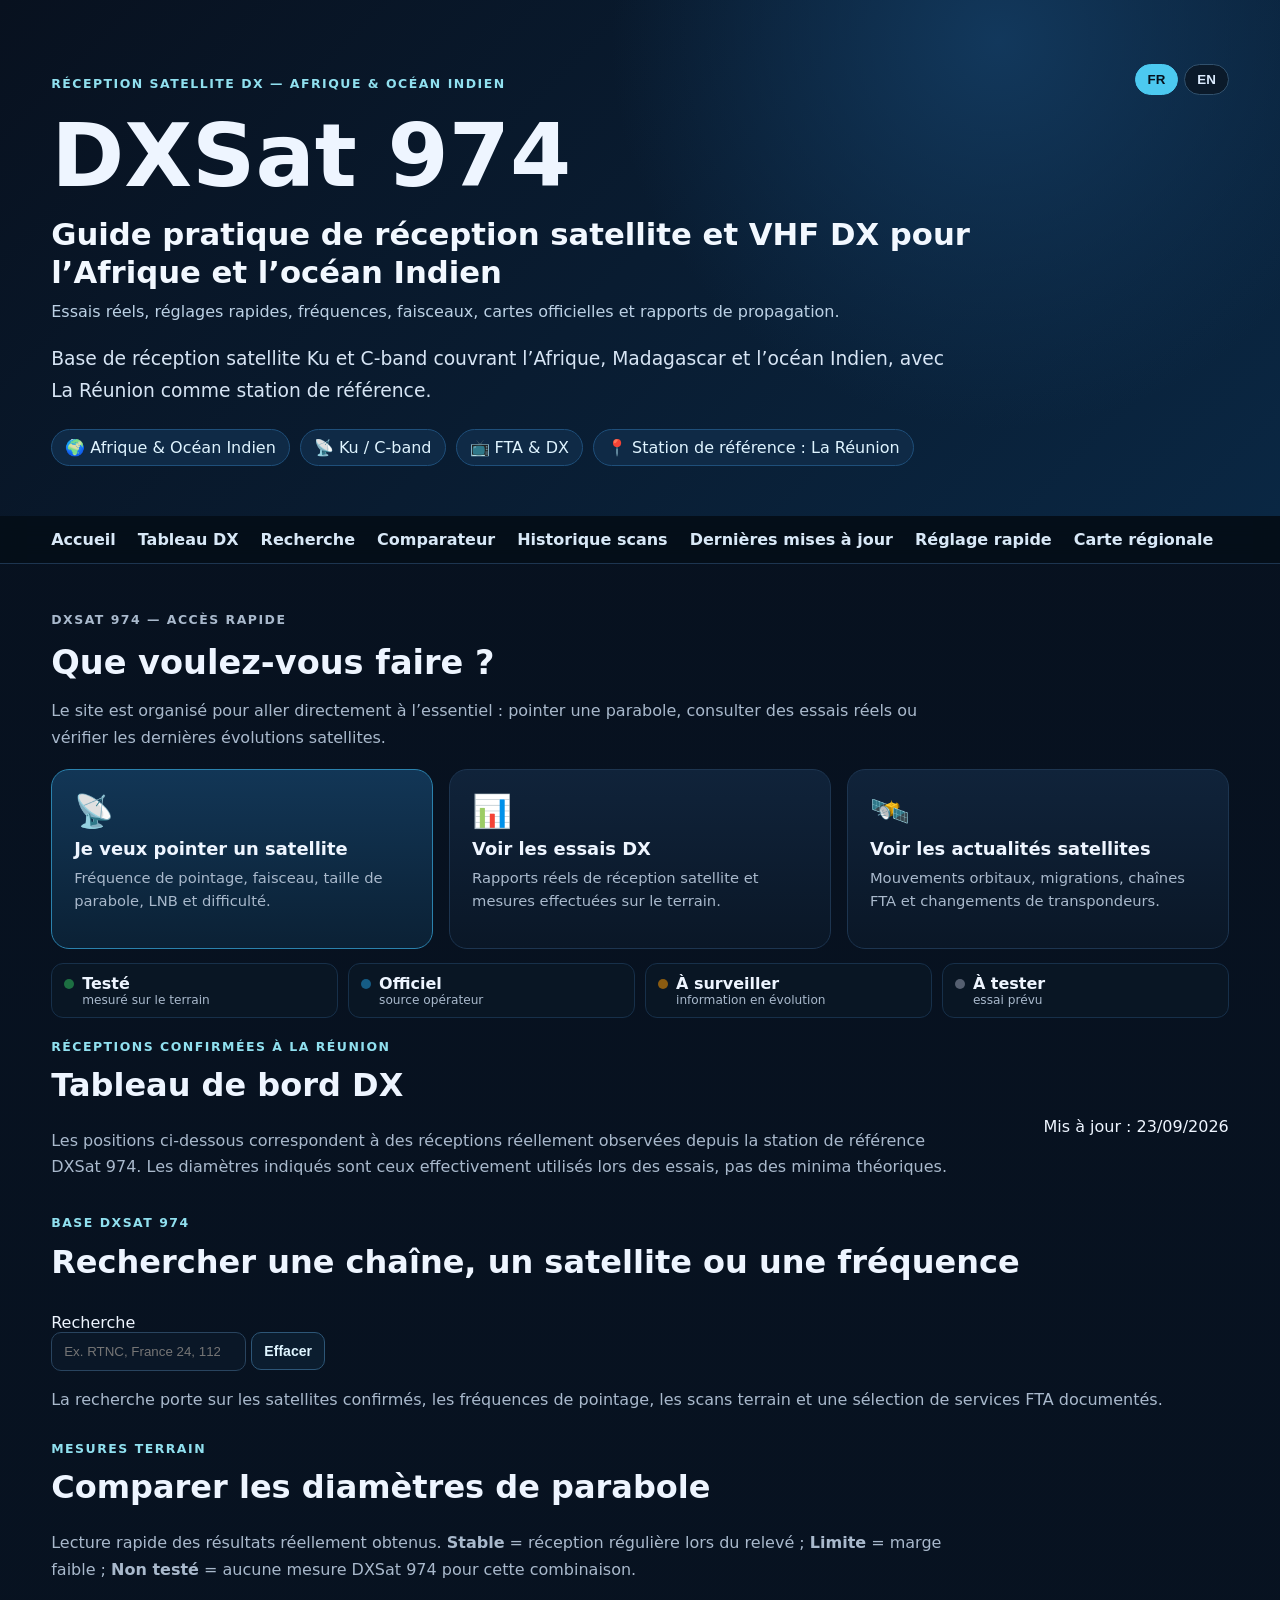
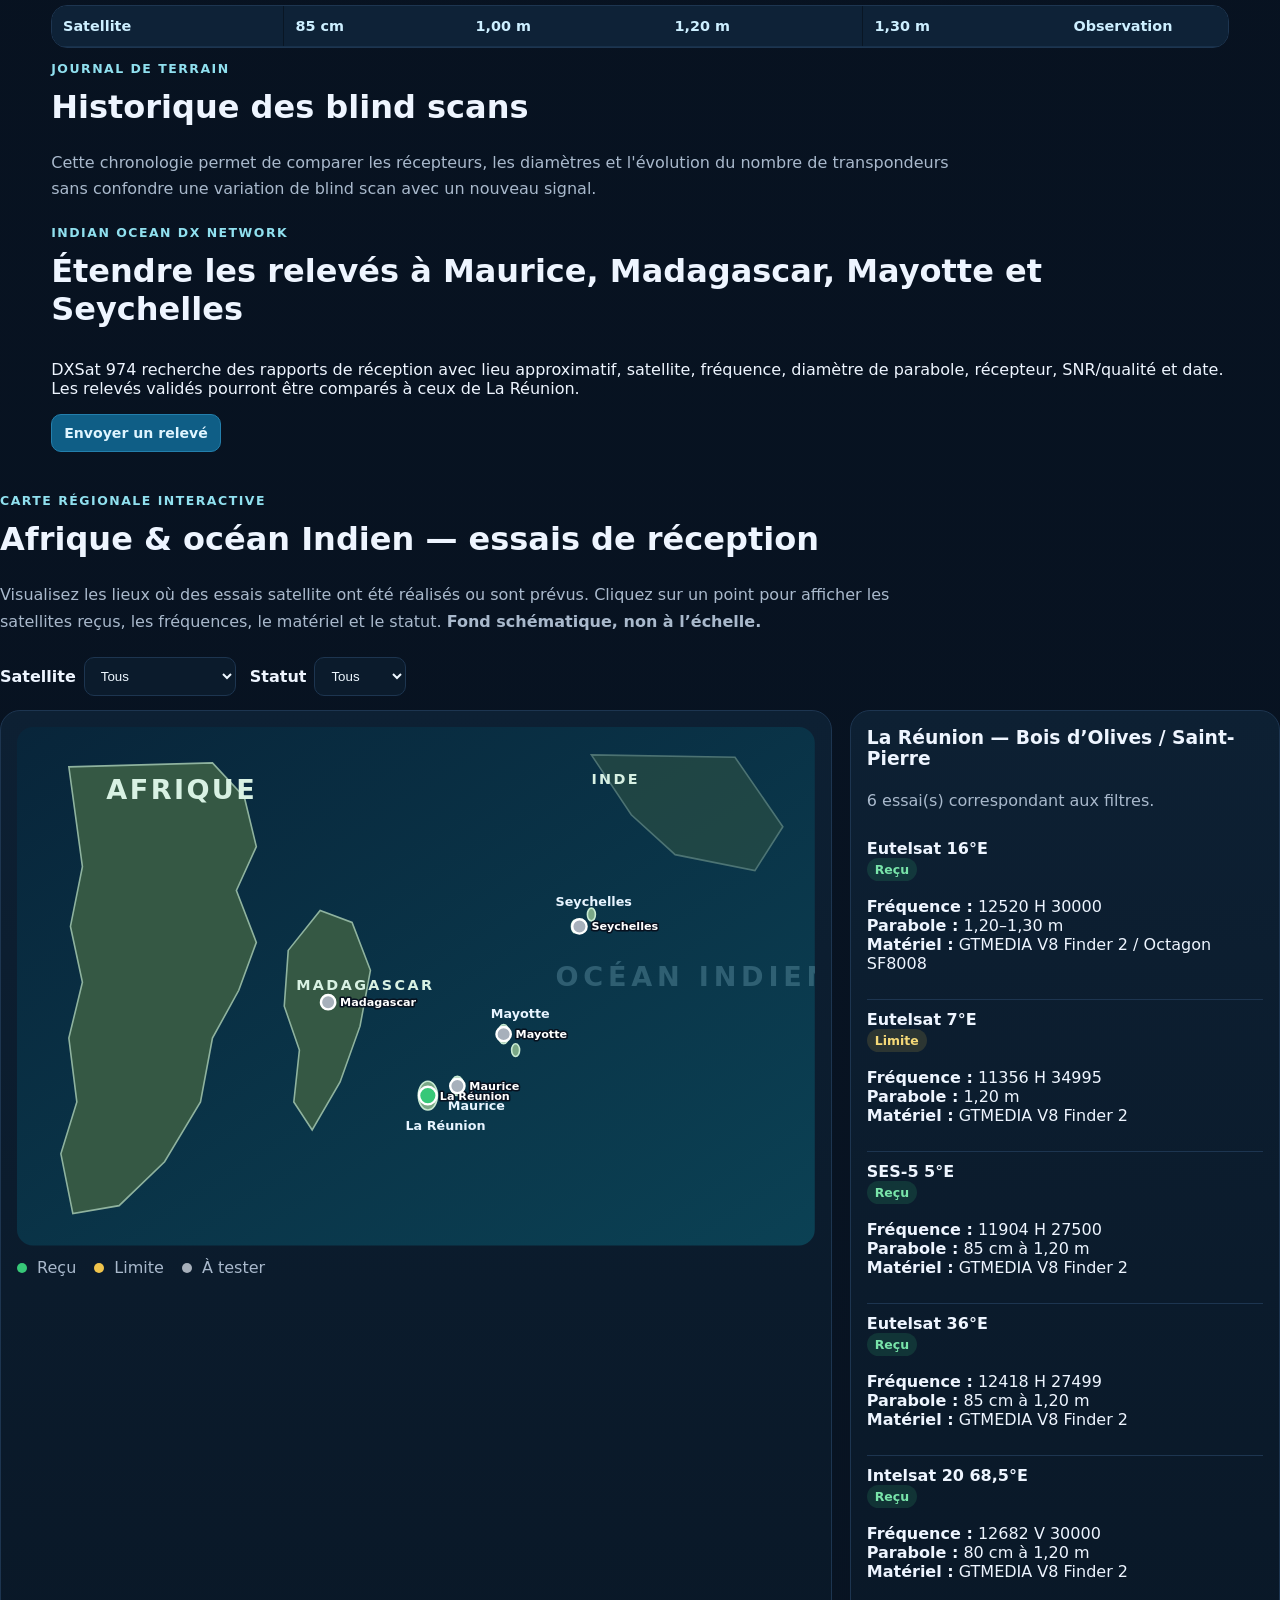
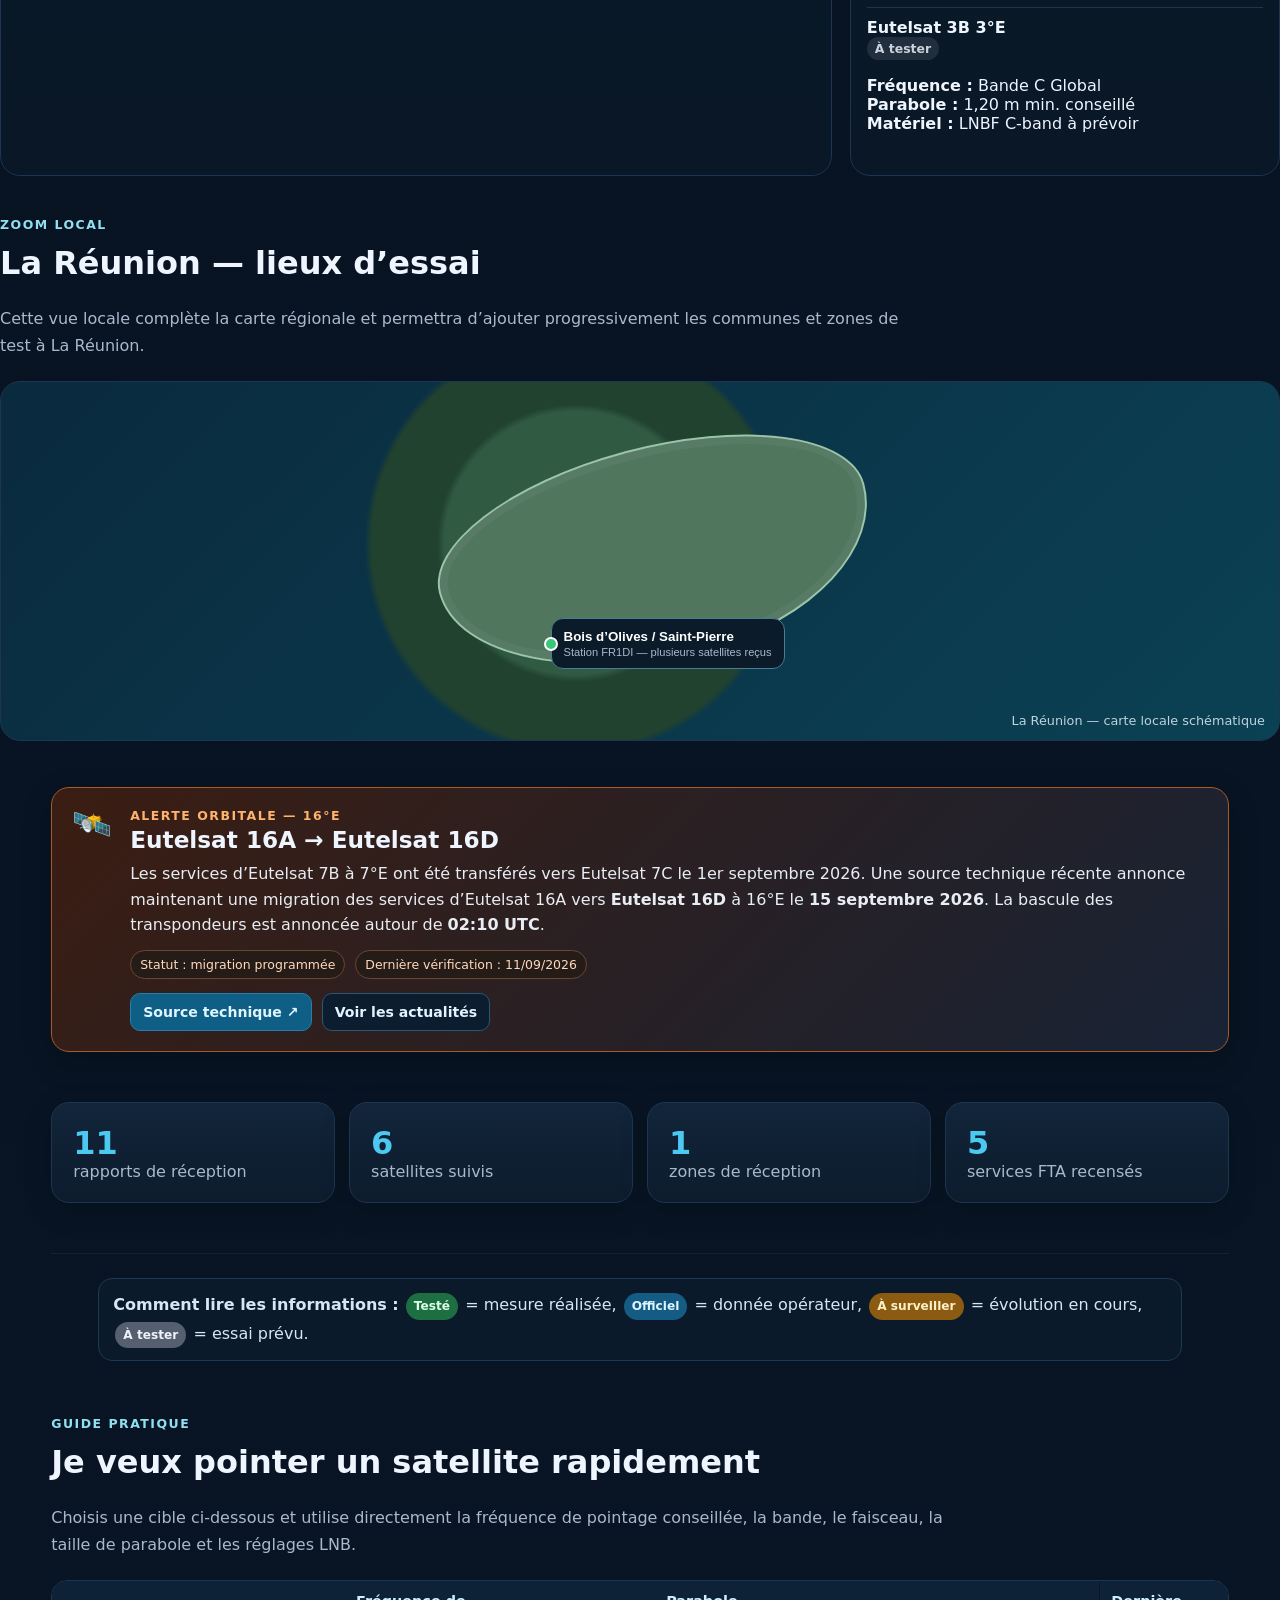
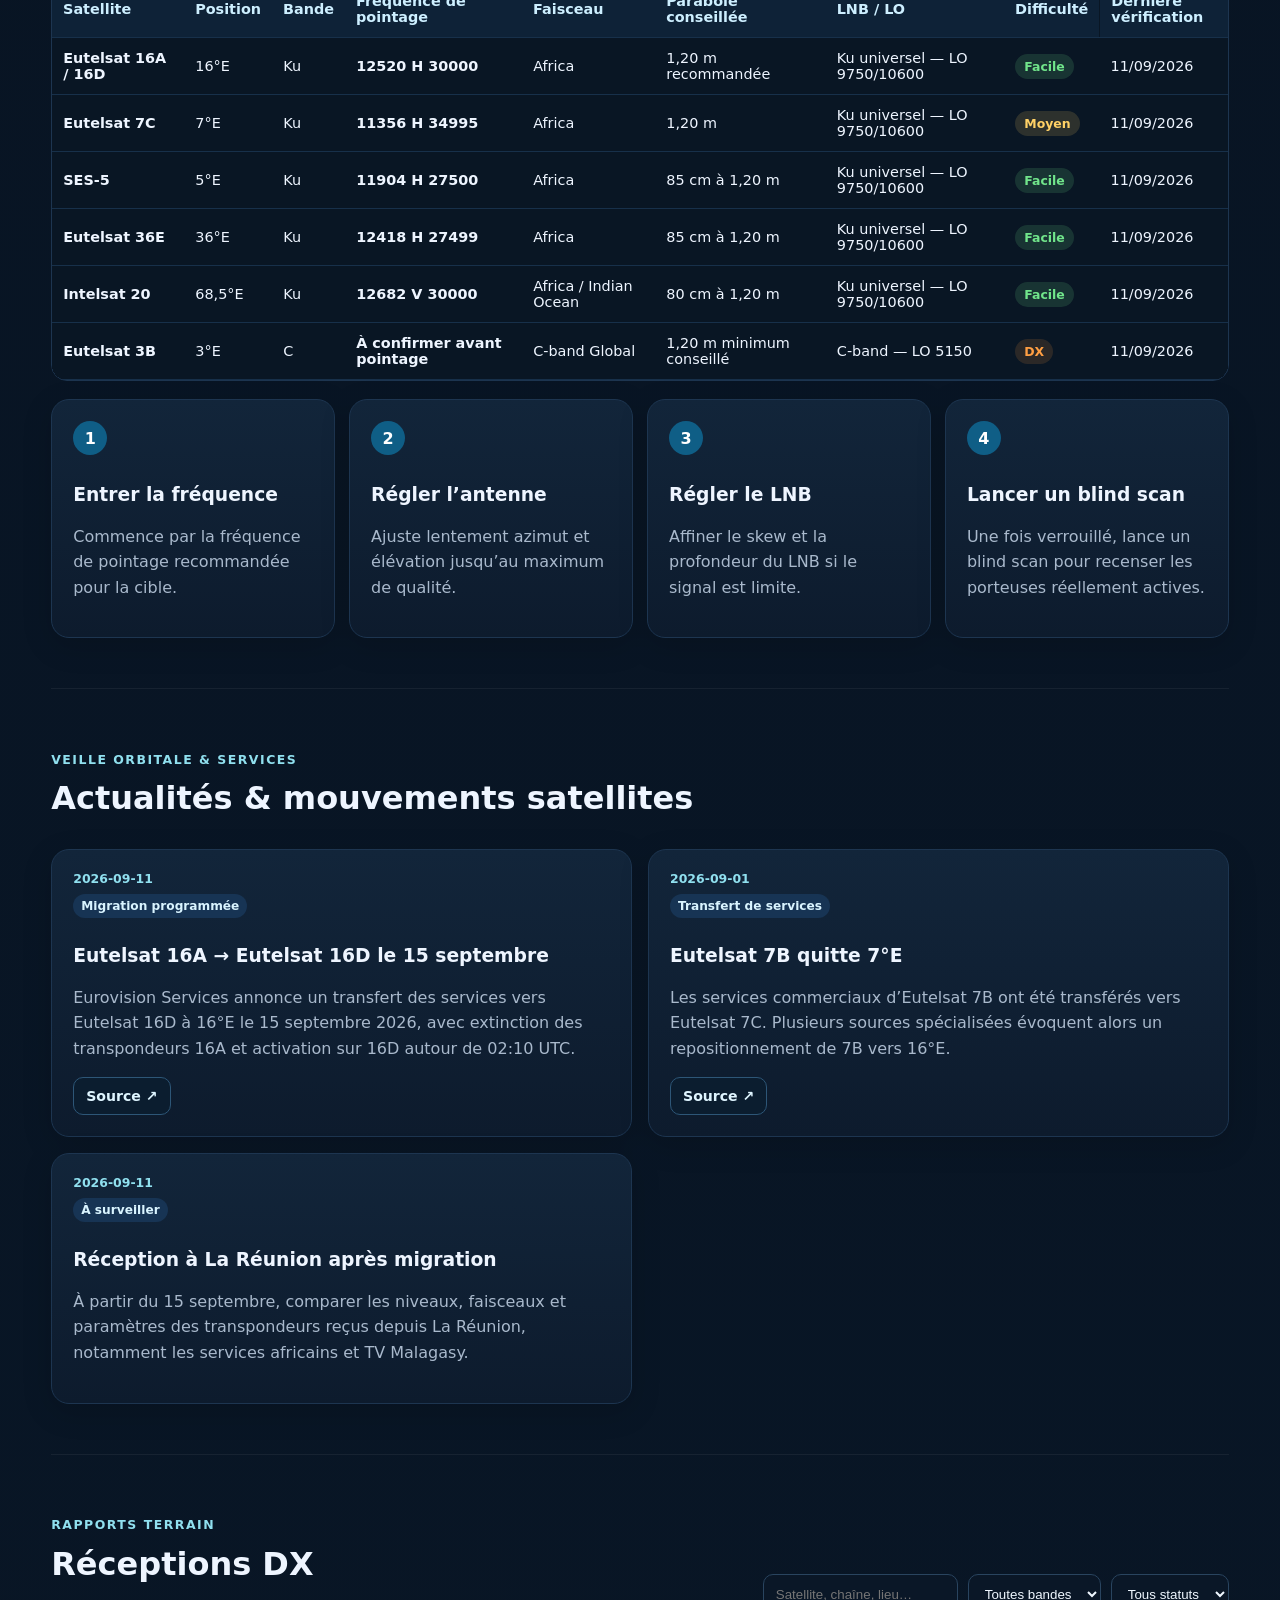
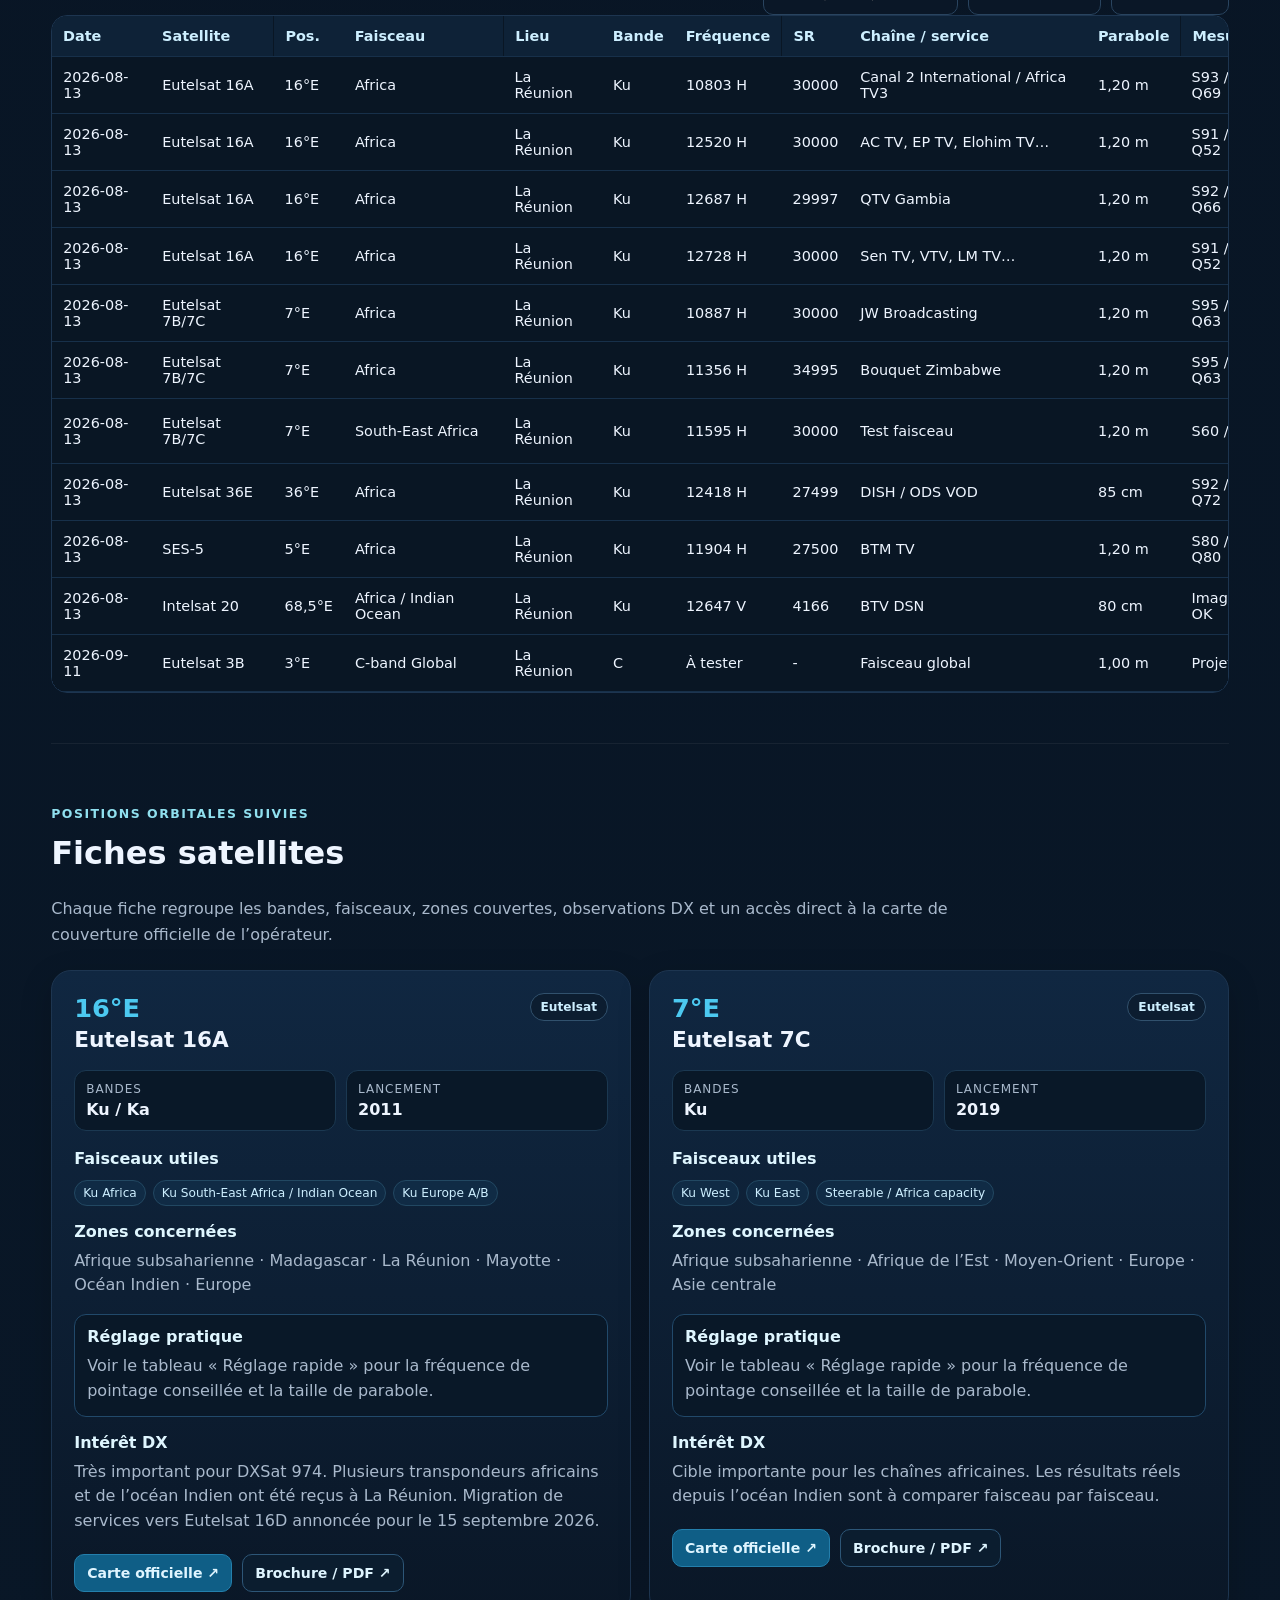
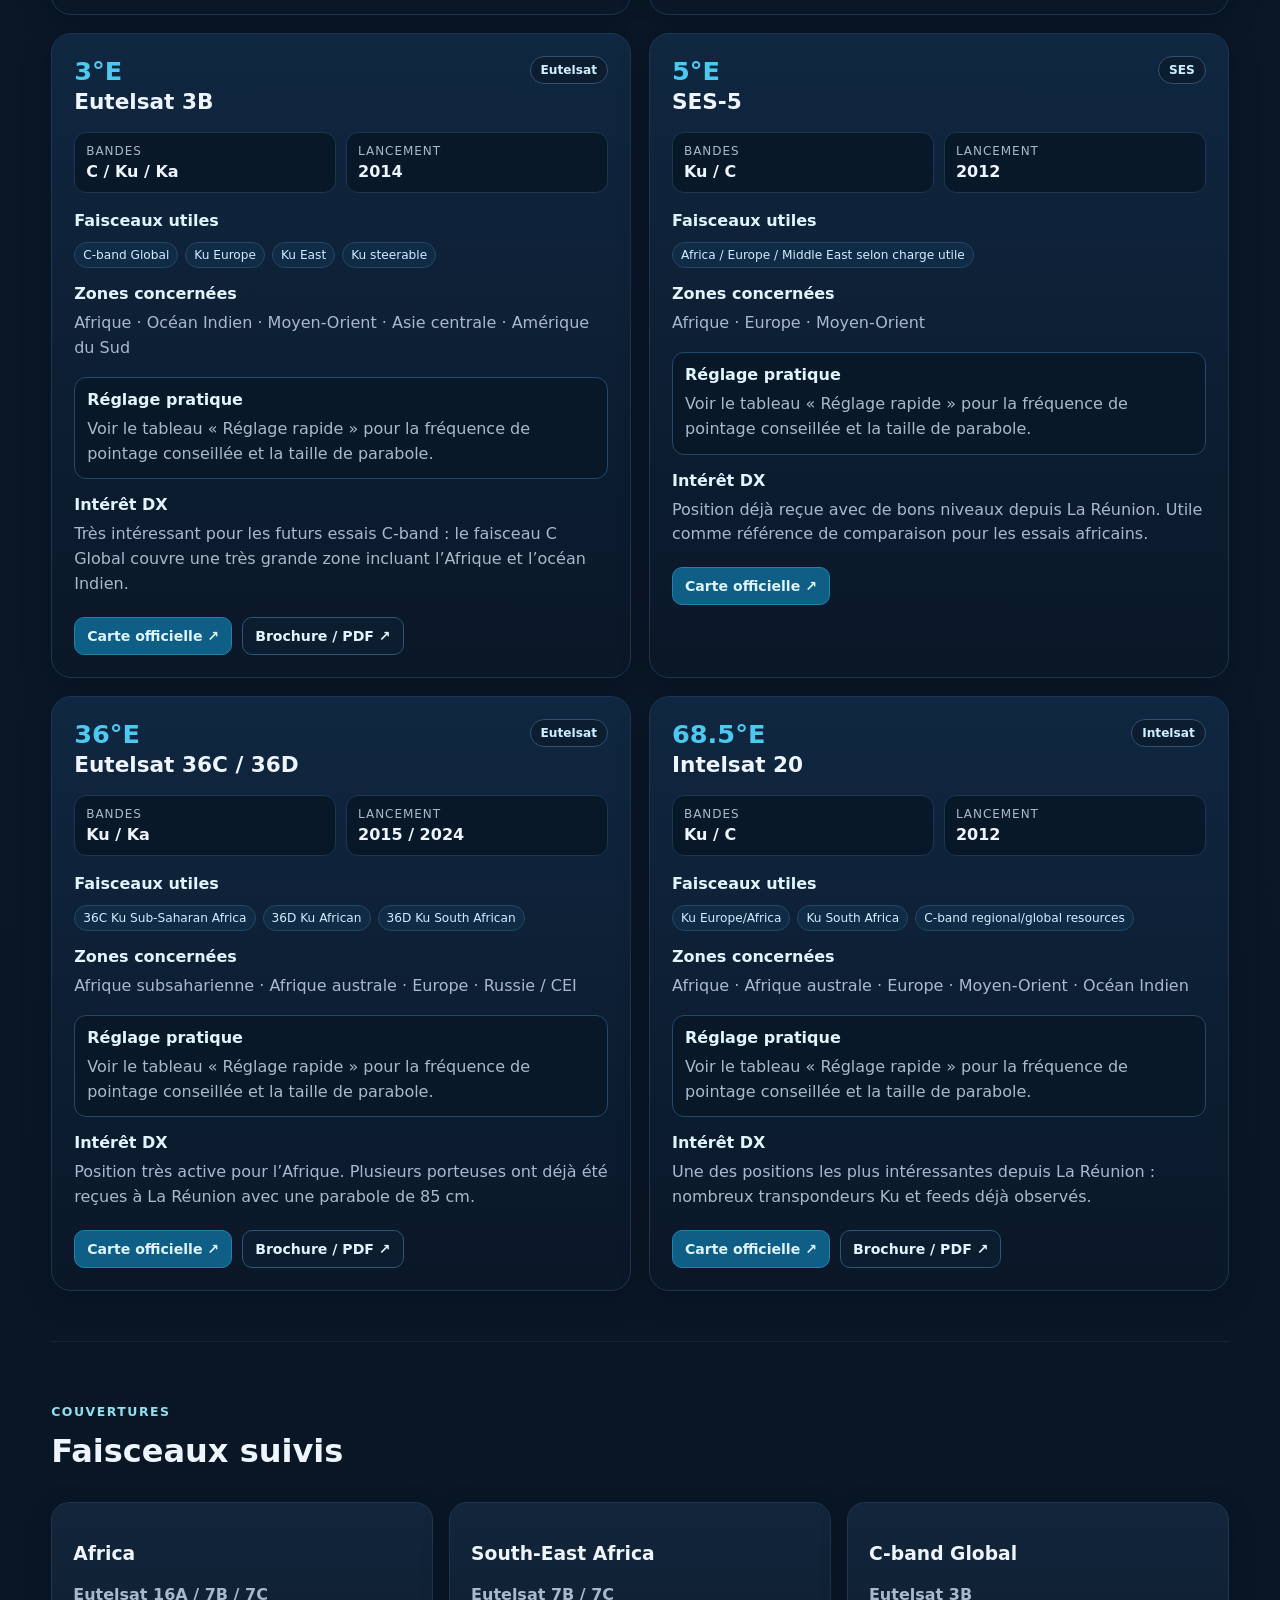
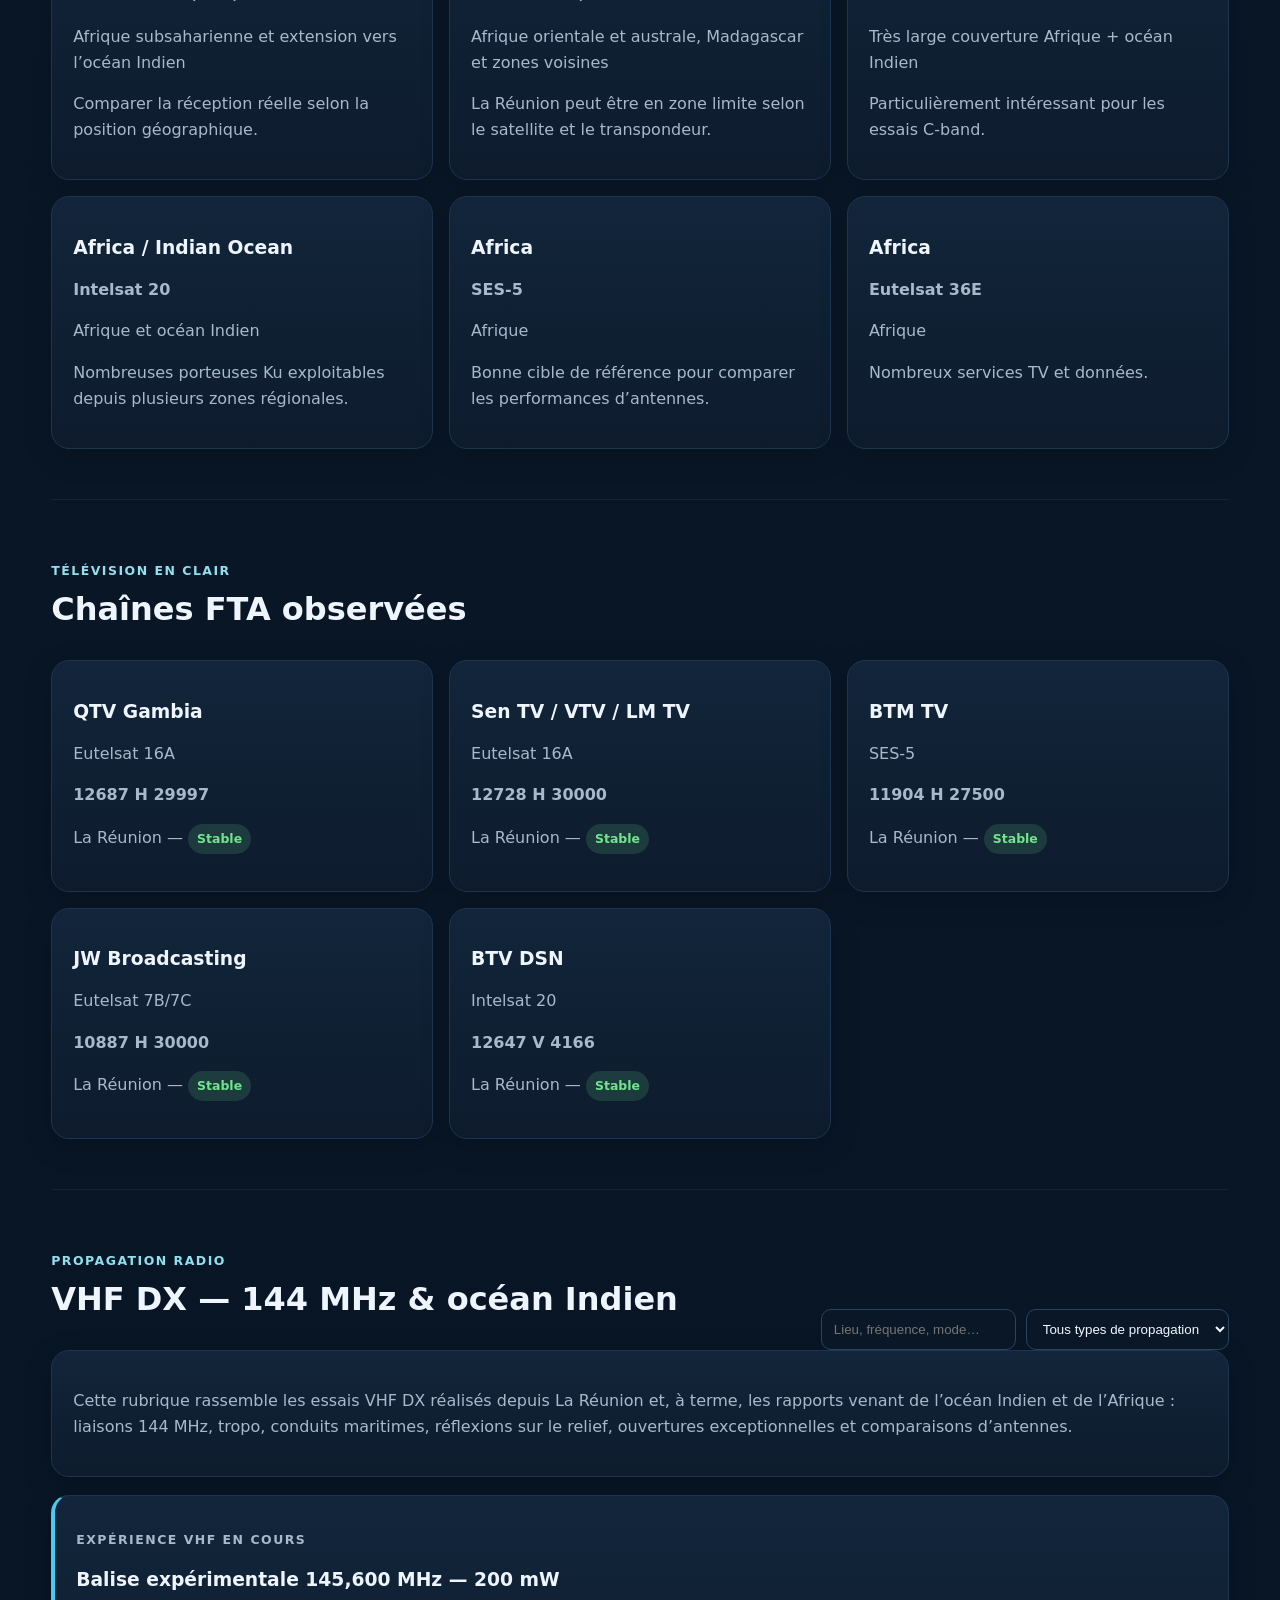
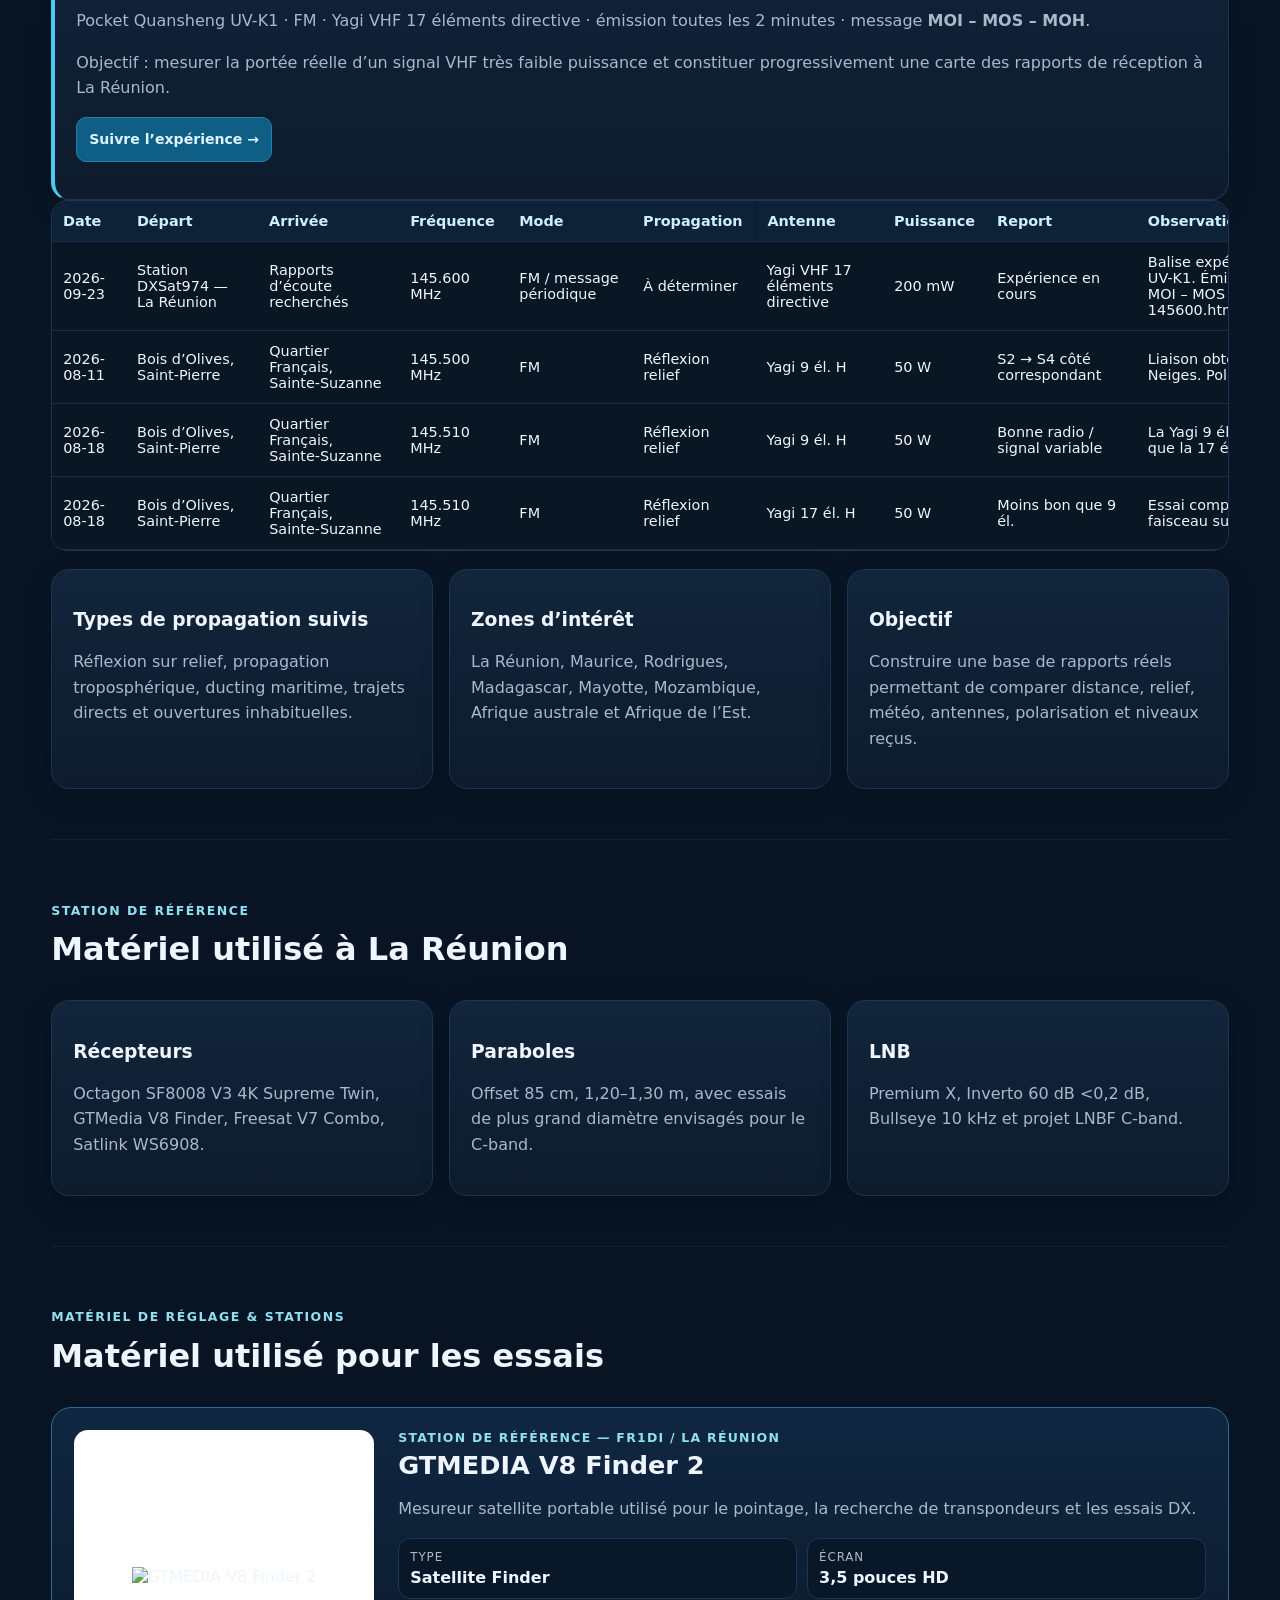
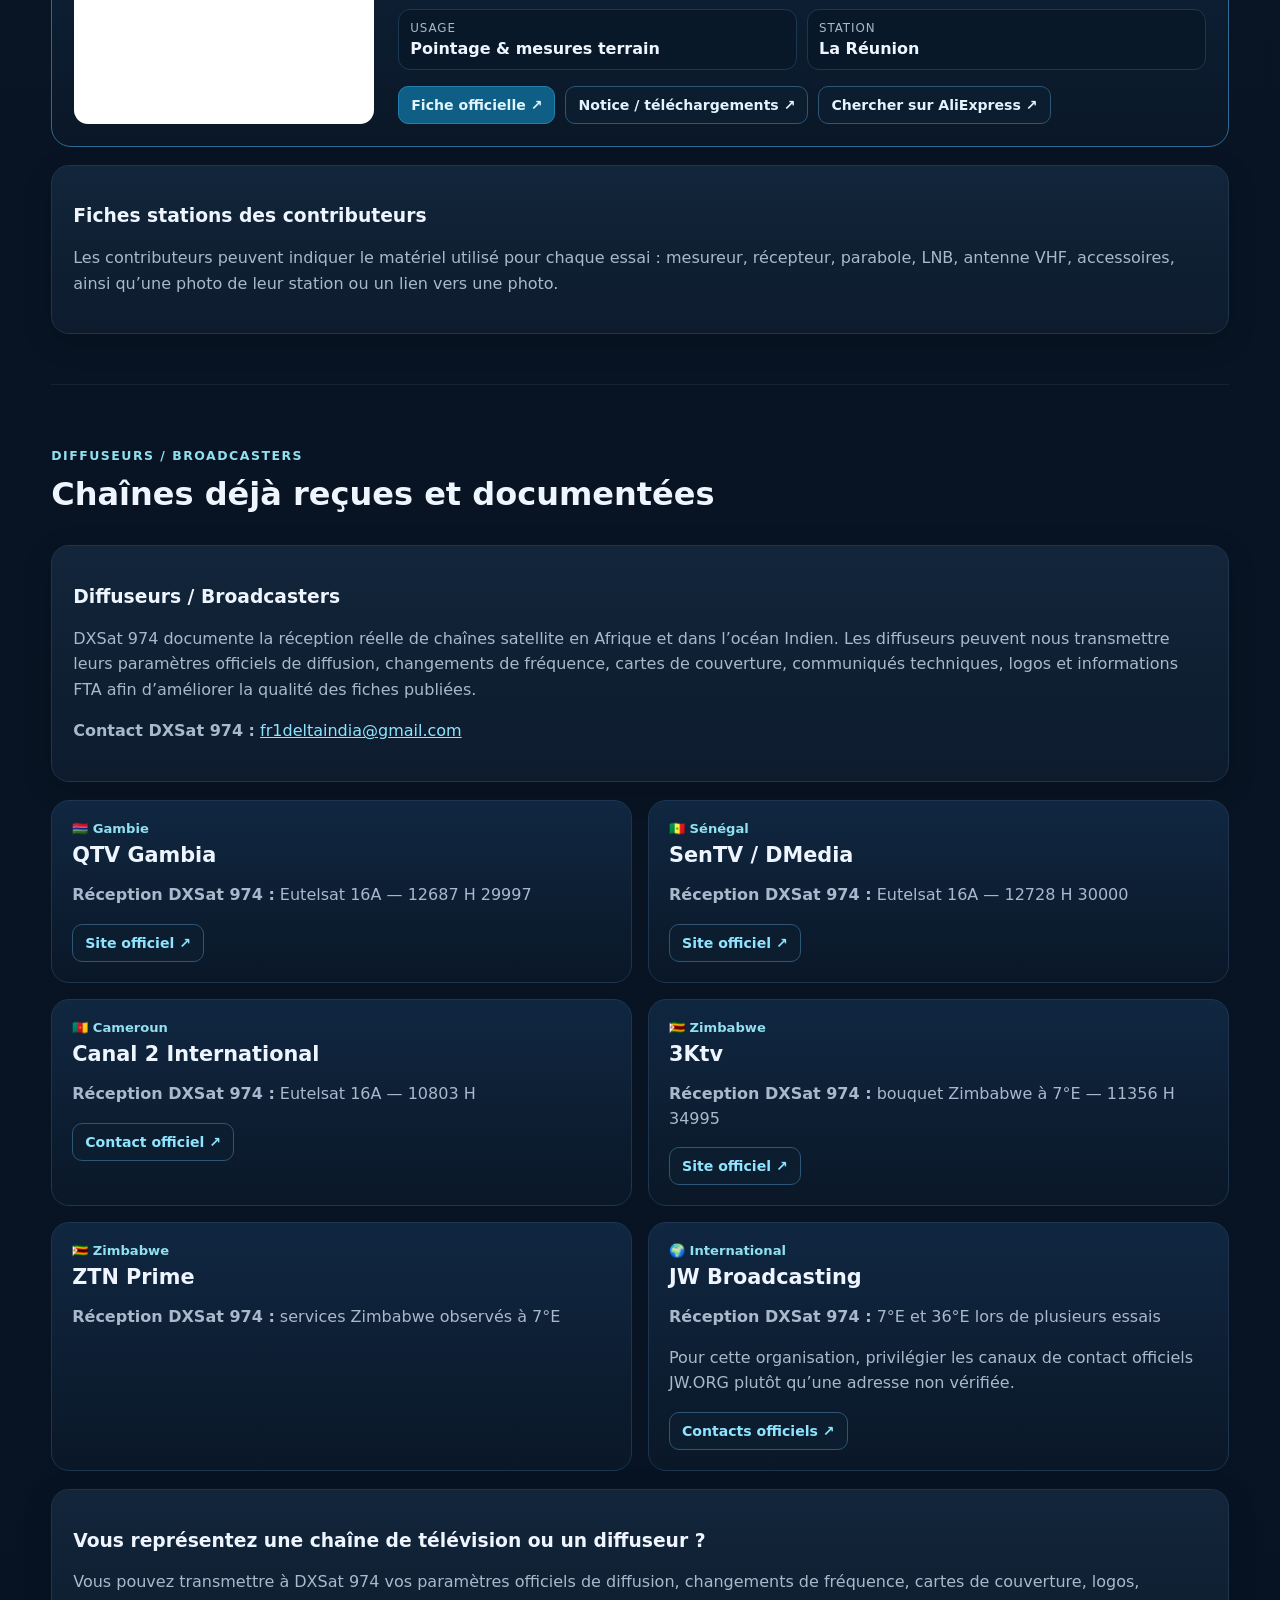
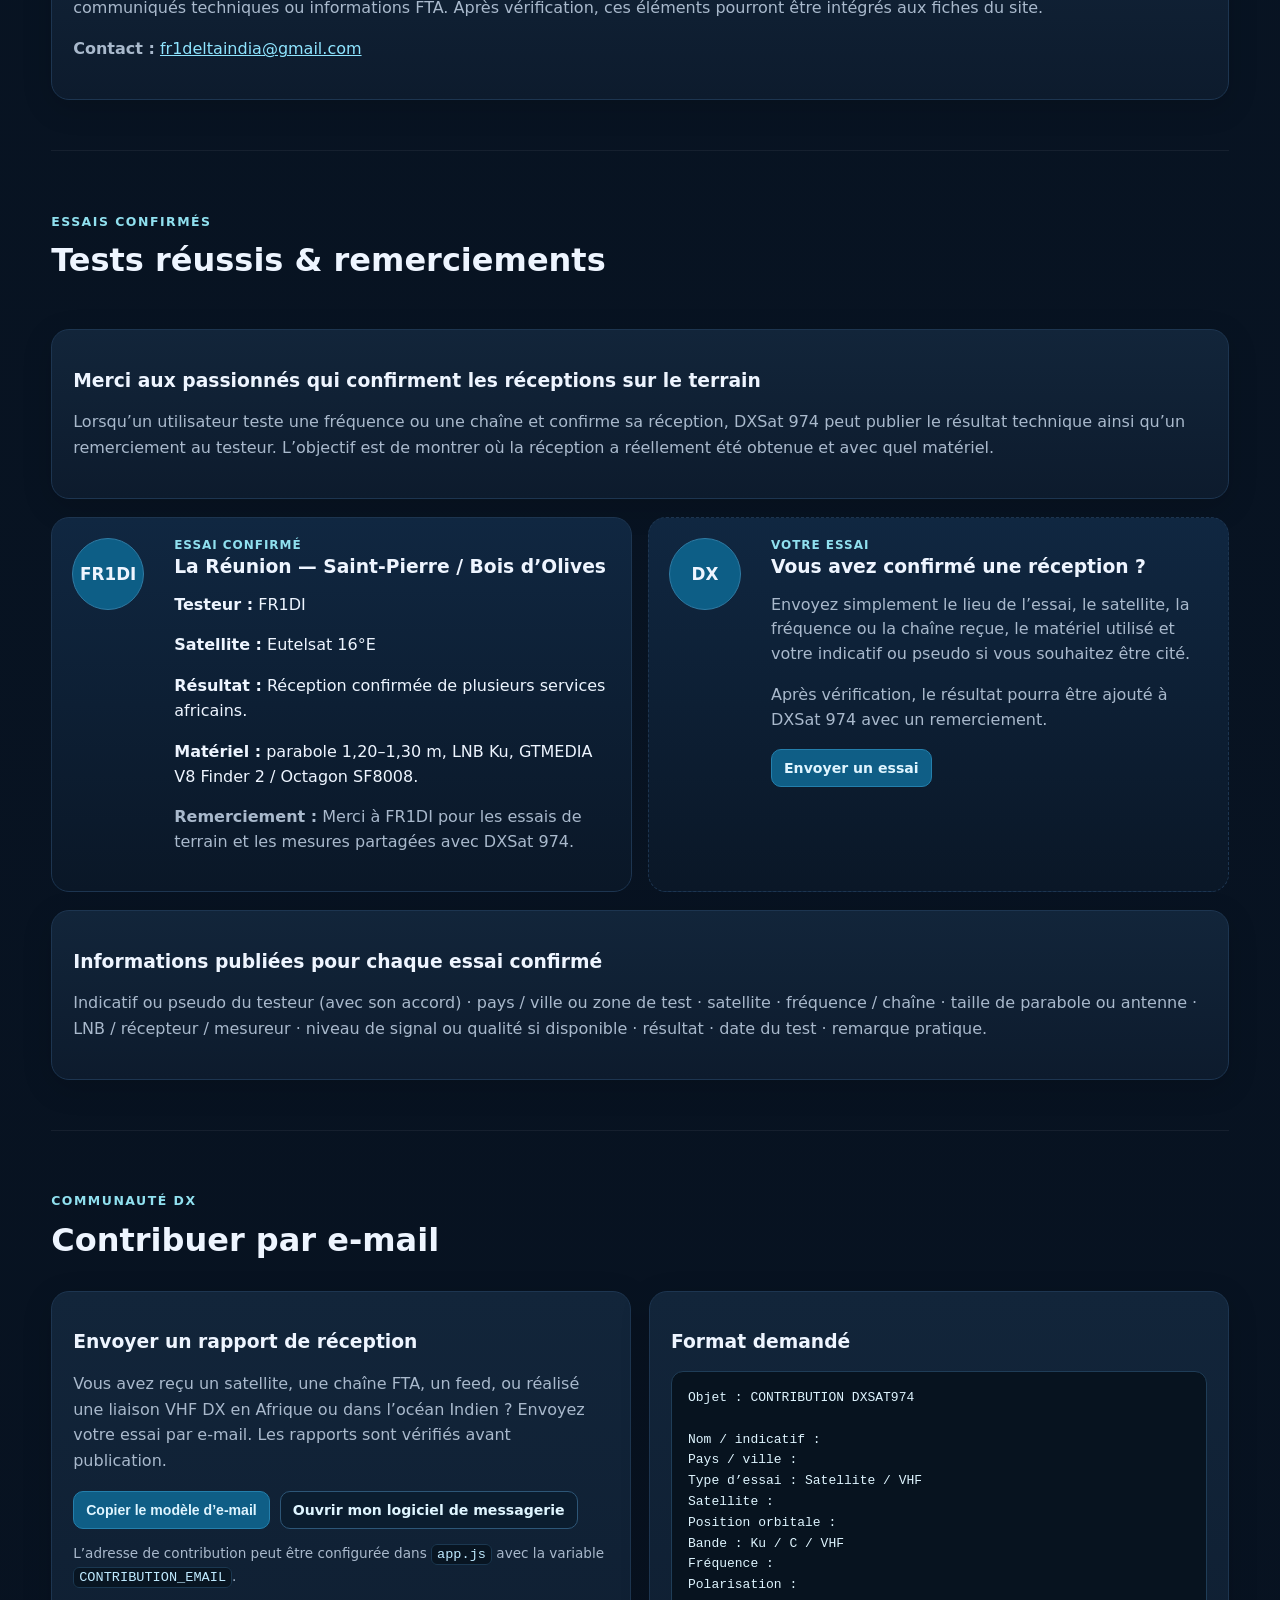
==== commit ca5447f5: "Add files via upload" ====
--- a/index.html
+++ b/index.html
@@ -412,6 +412,14 @@
         <p data-i18n="vhfIntro">Cette rubrique rassemble les essais VHF DX réalisés depuis La Réunion et, à terme, les rapports venant de l’océan Indien et de l’Afrique : liaisons 144 MHz, tropo, conduits maritimes, réflexions sur le relief, ouvertures exceptionnelles et comparaisons d’antennes.</p>
       </div>
 
+      <article class="card" style="border-left:4px solid #4cc9f0">
+        <p class="eyebrow">Expérience VHF en cours</p>
+        <h3>Balise expérimentale 145,600 MHz — 200 mW</h3>
+        <p class="muted">Pocket Quansheng UV-K1 · FM · Yagi VHF 17 éléments directive · émission toutes les 2 minutes · message <strong>MOI – MOS – MOH</strong>.</p>
+        <p class="muted">Objectif : mesurer la portée réelle d’un signal VHF très faible puissance et constituer progressivement une carte des rapports de réception à La Réunion.</p>
+        <p><a class="btn primary" href="vhf-balise-145600.html">Suivre l’expérience →</a></p>
+      </article>
+
       <div class="table-wrap">
         <table>
           <thead>
--- a/styles.css
+++ b/styles.css
@@ -191,17 +191,3 @@
 .regional-marker{cursor:pointer;outline:none}.regional-marker circle{stroke:#fff;stroke-width:3}.regional-marker text{fill:#fff;font-size:14px;font-weight:800;paint-order:stroke;stroke:#07111f;stroke-width:4px;stroke-linejoin:round}.regional-marker:hover circle,.regional-marker:focus circle{stroke-width:5}
 .local-map-placeholder{position:relative;min-height:360px;border-radius:20px;border:1px solid var(--line);background:radial-gradient(circle at 45% 45%,#315a43 0 18%,#21422f 19% 28%,transparent 29%),linear-gradient(135deg,#0a2a3e,#0b4154);overflow:hidden}.local-map-placeholder:before{content:"";position:absolute;left:34%;top:18%;width:34%;height:58%;background:#50765e;border:2px solid #9bc4aa;border-radius:49% 51% 43% 57%/42% 44% 56% 58%;transform:rotate(-15deg);box-shadow:inset 0 0 0 8px rgba(255,255,255,.04)}.local-point{position:absolute;z-index:2;left:43%;top:66%;display:grid;gap:2px;text-align:left;background:#0c1b2a;color:#fff;border:1px solid #4a7c93;border-radius:12px;padding:10px 12px;cursor:pointer}.local-point span{position:absolute;width:14px;height:14px;border-radius:50%;background:#39c879;left:-8px;top:18px;border:2px solid white}.local-point small{color:var(--muted)}.local-map-caption{position:absolute;right:14px;bottom:12px;color:#bdd3dd;font-size:.8rem}
 @media(max-width:900px){.regional-layout{grid-template-columns:1fr}.regional-details{min-height:180px}}
-
-
-/* DXSat 974 v28 — dashboard, search, comparison, scan history */
-.dx-dashboard-section,.search-dx-section,.dish-compare-section,.scan-history-section,.network-section{padding:42px 20px}
-.dx-dashboard-section,.scan-history-section{background:rgba(8,37,58,.34)}
-.freshness-badge{display:inline-flex;align-items:center;padding:.5rem .8rem;border:1px solid rgba(114,226,174,.35);border-radius:999px;background:rgba(24,132,93,.16);font-size:.86rem;font-weight:700}
-.dx-sat-grid{display:grid;grid-template-columns:repeat(auto-fit,minmax(230px,1fr));gap:16px;margin-top:22px}
-.dx-sat-card{background:linear-gradient(180deg,rgba(15,59,77,.96),rgba(8,39,55,.96));border:1px solid rgba(255,255,255,.1);border-radius:18px;padding:18px;box-shadow:0 12px 30px rgba(0,0,0,.18)}
-.dx-sat-card h3{margin:.45rem 0 1rem}.dx-sat-top{display:flex;justify-content:space-between;gap:10px;align-items:center}.dx-pos{font-weight:800;font-size:1.15rem}.dx-status,.dish-state{display:inline-flex;padding:.28rem .58rem;border-radius:999px;font-size:.77rem;font-weight:800;border:1px solid transparent}.dx-status.ok,.dish-state.ok{background:rgba(50,205,150,.14);border-color:rgba(50,205,150,.35)}.dx-status.warn,.dish-state.warn{background:rgba(255,190,70,.15);border-color:rgba(255,190,70,.35)}.dx-status.muted-status,.dish-state.muted-status{background:rgba(170,180,190,.11);border-color:rgba(170,180,190,.22);color:#c6d2d8}.dx-status.info,.dish-state.info{background:rgba(80,170,255,.12);border-color:rgba(80,170,255,.3)}
-.dx-sat-card dl{display:grid;gap:8px;margin:0 0 12px}.dx-sat-card dl div{display:grid;grid-template-columns:1fr 1.25fr;gap:8px;border-bottom:1px solid rgba(255,255,255,.07);padding-bottom:7px}.dx-sat-card dt{font-size:.78rem;color:#9fb7c3}.dx-sat-card dd{margin:0;text-align:right;font-weight:700;font-size:.86rem}
-.dx-search-box{max-width:900px;background:rgba(255,255,255,.04);border:1px solid rgba(255,255,255,.1);border-radius:18px;padding:18px}.dx-search-box label{display:block;font-weight:800;margin-bottom:8px}.dx-search-row{display:flex;gap:10px}.dx-search-row input{flex:1;min-width:0;border:1px solid rgba(255,255,255,.18);border-radius:12px;padding:.95rem 1rem;background:#071f2d;color:#fff;font:inherit}.dx-search-results{display:grid;grid-template-columns:repeat(auto-fit,minmax(250px,1fr));gap:12px;margin-top:16px}.search-result-card{display:flex;flex-direction:column;gap:4px;text-decoration:none;color:inherit;background:rgba(10,51,70,.8);border:1px solid rgba(255,255,255,.1);border-radius:14px;padding:14px}.search-result-card:hover{transform:translateY(-2px);border-color:rgba(92,203,255,.45)}.search-result-card span{font-size:.72rem;text-transform:uppercase;letter-spacing:.08em;color:#7fd4f5}.search-result-card small{color:#a9c2cc}.search-result-card p{margin:.35rem 0 0}.search-empty{padding:16px;border:1px dashed rgba(255,255,255,.16);border-radius:12px;color:#9fb7c3}
-.dish-table th,.dish-table td{vertical-align:middle}.dish-table tbody th{text-align:left;white-space:nowrap}
-.scan-timeline{position:relative;display:grid;gap:14px;margin-top:20px}.scan-event{display:grid;grid-template-columns:120px 1fr;gap:18px;background:rgba(255,255,255,.035);border:1px solid rgba(255,255,255,.09);border-radius:16px;padding:16px}.scan-date{font-weight:900;color:#77d9ff}.scan-content h3{margin:0 0 5px}.scan-meta{color:#9fb7c3;font-size:.86rem;margin-bottom:7px}.scan-content p{margin:.45rem 0 0}.network-card{display:flex;align-items:center;justify-content:space-between;gap:24px;background:linear-gradient(120deg,rgba(10,59,78,.96),rgba(16,92,92,.72));border:1px solid rgba(255,255,255,.12);border-radius:20px;padding:24px}.dish-survey-section{margin-top:38px}
-@media (max-width:720px){.dx-search-row{flex-direction:column}.scan-event{grid-template-columns:1fr}.network-card{flex-direction:column;align-items:flex-start}.dish-table{min-width:850px}.freshness-badge{margin-top:10px}}
